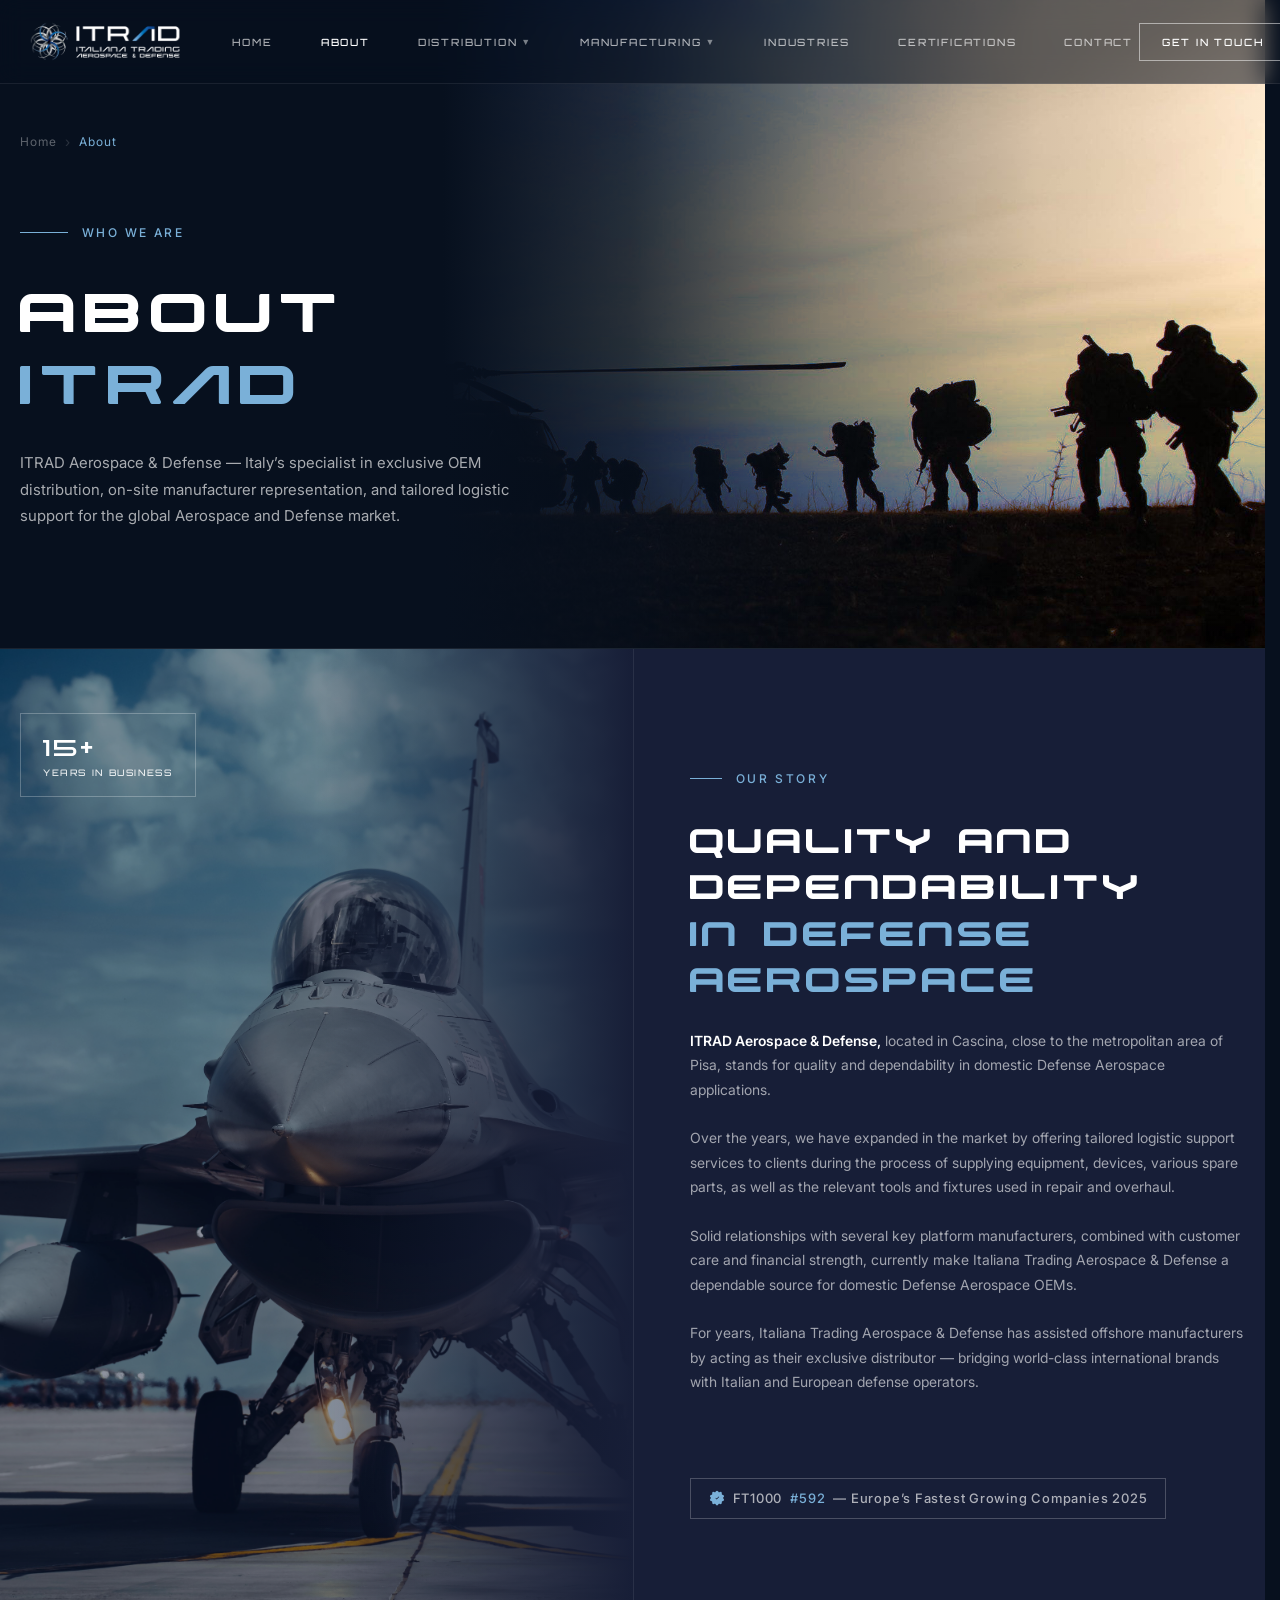
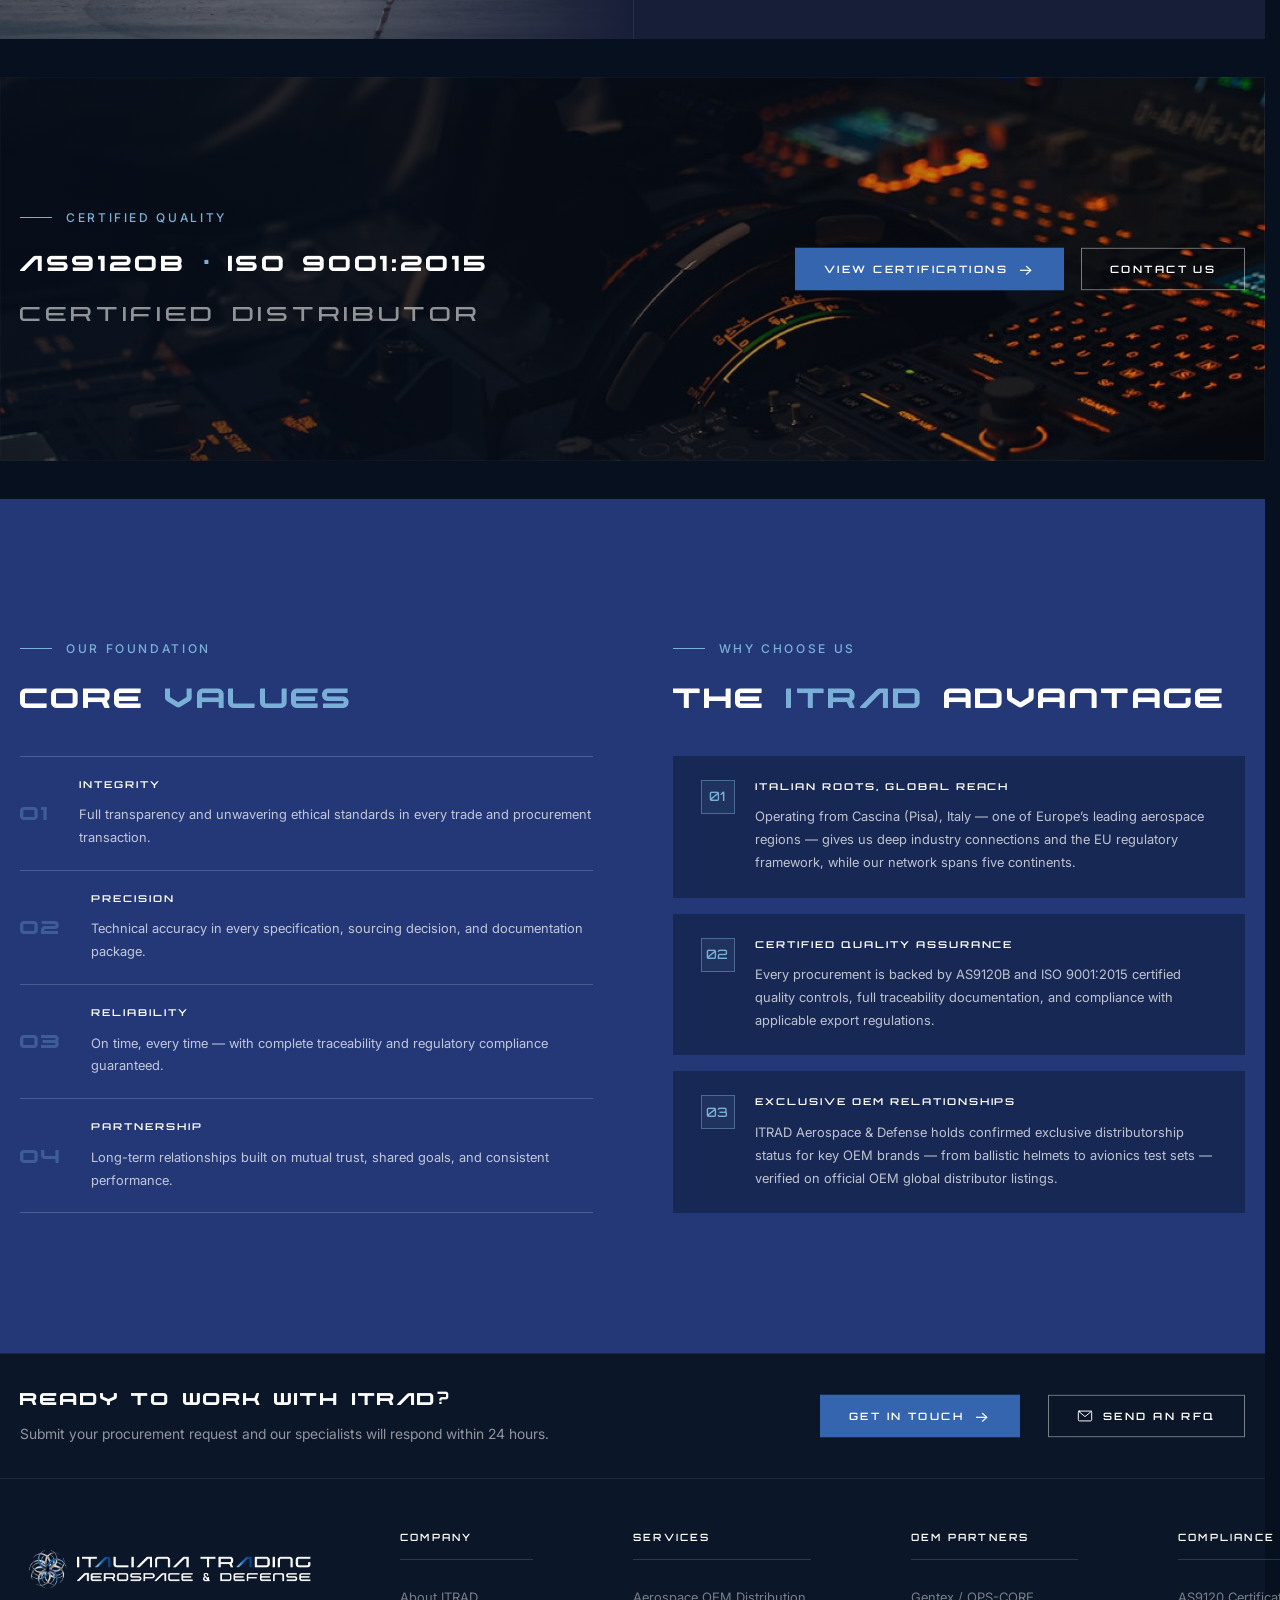
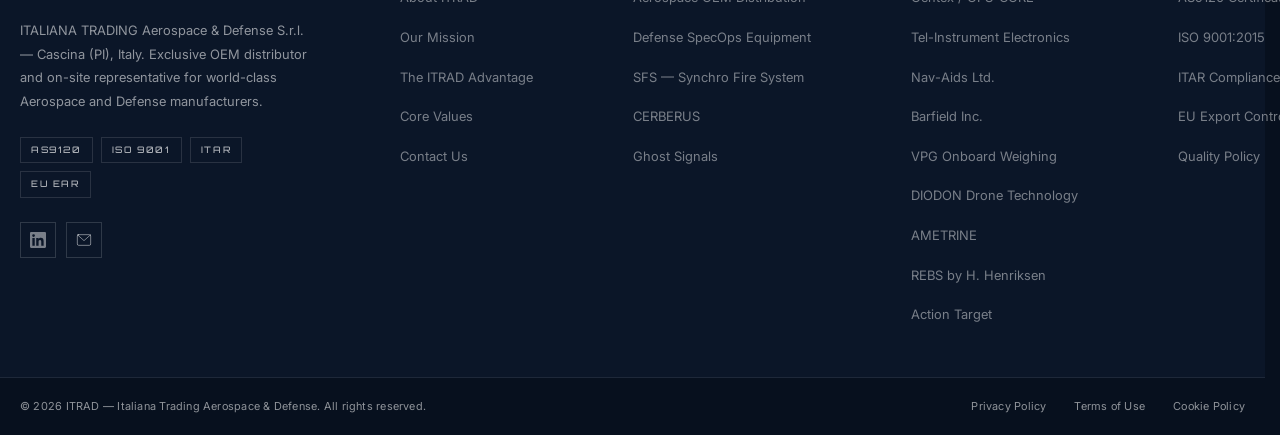
==== about.html @ ea5065ed "file definitivi" ====
<!DOCTYPE html>
<html lang="en">
<head>
	<meta charset="UTF-8">
	<meta name="viewport" content="width=device-width, initial-scale=1.0">
	<title>About — ITRAD Italiana Trading Aerospace &amp; Defense</title>
	<link rel="icon" type="image/png" href="references/images/favicon.png">
	<link rel="stylesheet" href="css/style.css?v=145">
	<script type="text/javascript">
		var _Hasync = _Hasync || [];
		_Hasync.push(['Histats.start', '1,1976110,4,22,130,30,00011111']);
		_Hasync.push(['Histats.fasi', '1']);
		_Hasync.push(['Histats.track_hits', '']);
		(function() {
			var hs = document.createElement('script'); hs.type = 'text/javascript'; hs.async = true;
			hs.src = ('//s10.histats.com/js15_as.js');
			(document.getElementsByTagName('head')[0] || document.getElementsByTagName('body')[0]).appendChild(hs);
		})();
	</script>
</head>
<body>

	<a class="skip-link" href="#main-content">Skip to main content</a>

	<!-- ============================================================
			 NAVBAR
			 ============================================================ -->
	<header class="navbar">
		<div class="navbar__container">

			<a href="index.html" class="navbar__logo">
				<img
					src="references/images/file_singoli_2nero.png"
					alt="ITRAD — Italiana Trading Aerospace &amp; Defense"
					class="navbar__logo-img"
				>
			</a>

			<div class="navbar__menu">
				<nav aria-label="Main navigation">
					<ul class="navbar__nav">
						<li><a href="index.html">home</a></li>
						<li class="active"><a href="about.html">about</a></li>
						<li class="navbar__dropdown">
							<a href="distribution-aerospace.html">
								distribution
								<span class="navbar__caret">&#9660;</span>
							</a>
							<ul class="navbar__submenu">
								<li><a href="distribution-aerospace.html">Aerospace</a></li>
								<li><a href="distribution-defense.html">Defense</a></li>
							</ul>
						</li>
						<li class="navbar__dropdown">
							<a href="manufacturing-defense.html">
								manufacturing
								<span class="navbar__caret">&#9660;</span>
							</a>
							<ul class="navbar__submenu">
								<li><a href="manufacturing-defense.html">Defense - SFS</a></li>
								<li><a href="cerberus.html">Defense - Cerberus</a></li>
								<li><a href="ghost-signals.html">Defense - Ghost Signals</a></li>
								<li><a href="itrad-exclusives.html">ITRAD Exclusives</a></li>
							</ul>
						</li>
						<li><a href="industries.html">industries</a></li>
						<li><a href="certifications.html">certifications</a></li>
						<li><a href="contact.html">contact</a></li>
					</ul>
				</nav>

				<a href="contact.html#contact" class="navbar__cta">get in touch</a>
			</div>

			<button class="navbar__toggle" aria-label="Toggle navigation" aria-expanded="false">
				<span></span><span></span><span></span>
			</button>

		</div>
	</header>

	<main id="main-content">

	<!-- ============================================================
			 PAGE HERO
			 ============================================================ -->
	<section class="page-hero page-hero--about">
		<div class="page-hero__bg" style="background-image: url('references/images/hero-about.jpg')"></div>

		<div class="page-hero__container">
			<nav class="page-hero__breadcrumb" aria-label="Breadcrumb">
				<a href="index.html">Home</a>
				<span class="page-hero__breadcrumb-sep">&#8250;</span>
				<span>About</span>
			</nav>

			<div class="page-hero__content">
				<p class="page-hero__label">Who We Are</p>

				<h1 class="page-hero__headline">
					<span class="page-hero__line--white">about</span>
					<span class="page-hero__line--blue">ITRAD</span>
				</h1>

				<p class="page-hero__subtitle">
					ITRAD Aerospace &amp; Defense &mdash; Italy&rsquo;s specialist in exclusive OEM distribution,
					on-site manufacturer representation, and tailored logistic support for the global
					Aerospace and Defense market.
				</p>
				</div>
		</div>
	</section>

	<!-- ============================================================
			 OUR STORY
			 ============================================================ -->
	<section class="our-story" id="mission">
	<div class="our-story__inner">

		<div class="our-story__image">
			<img src="references/images/about-2.jpg" alt="ITRAD — Our Story">
			<div class="our-story__stat-badge">
				<span class="our-story__stat-num">15+</span>
				<span class="our-story__stat-label">Years in Business</span>
			</div>
		</div>

		<div class="our-story__content">
			<p class="our-story__label">Our Story</p>

			<h2 class="our-story__headline">
				<span class="our-story__line--white">Quality and</span>
				<span class="our-story__line--white">Dependability</span>
				<span class="our-story__line--blue">in Defense</span>
				<span class="our-story__line--blue">aerospace</span>
			</h2>

			<div class="our-story__body-group">
				<p class="our-story__body"><span class="our-story__body--highlight">ITRAD Aerospace &amp; Defense,</span> located in Cascina, close to the metropolitan area of Pisa, stands for quality and dependability in domestic Defense Aerospace applications.</p>
				<p class="our-story__body">Over the years, we have expanded in the market by offering tailored logistic support services to clients during the process of supplying equipment, devices, various spare parts, as well as the relevant tools and fixtures used in repair and overhaul.</p>
				<p class="our-story__body">Solid relationships with several key platform manufacturers, combined with customer care and financial strength, currently make Italiana Trading Aerospace &amp; Defense a dependable source for domestic Defense Aerospace OEMs.</p>
				<p class="our-story__body">For years, Italiana Trading Aerospace &amp; Defense has assisted offshore manufacturers by acting as their exclusive distributor &mdash; bridging world-class international brands with Italian and European defense operators.</p>
			</div>

			<div class="our-story__ft-badge">
				<svg xmlns="http://www.w3.org/2000/svg" viewBox="0 0 24 24" width="16" height="16" fill="#7AB0D8" flex-shrink="0"><path d="M12 5.216A6.784 6.784 0 1 0 18.784 12 6.792 6.792 0 0 0 12 5.216zm0 12.6A5.815 5.815 0 1 1 17.815 12 5.822 5.822 0 0 1 12 17.815zm2.646-8.17l.707.707-3.853 3.854-1.854-1.853.707-.707 1.147 1.146zm6.711 2.91a1.023 1.023 0 0 1 0-1.147l.697-1.015a2.013 2.013 0 0 0-.987-3.037l-1.16-.412a1.018 1.018 0 0 1-.673-.927l-.034-1.23a2.014 2.014 0 0 0-2.583-1.877l-1.18.348a1.016 1.016 0 0 1-1.09-.354l-.75-.976a2.095 2.095 0 0 0-3.194 0l-.75.976a1.021 1.021 0 0 1-1.09.354l-1.18-.348A2.014 2.014 0 0 0 4.8 4.787L4.766 6.02a1.018 1.018 0 0 1-.673.926l-1.16.412a2.013 2.013 0 0 0-.987 3.037l.697 1.015a1.023 1.023 0 0 1 0 1.146l-.697 1.016a2.012 2.012 0 0 0 .987 3.035l1.16.413a1.005 1.005 0 0 1 .673.927l.034 1.23a2.013 2.013 0 0 0 2.583 1.877l1.18-.348a1.02 1.02 0 0 1 1.09.354l.75.976a2.015 2.015 0 0 0 3.194 0l.75-.976a1.025 1.025 0 0 1 1.09-.354l1.18.348a2.014 2.014 0 0 0 2.583-1.876l.034-1.231a1.005 1.005 0 0 1 .673-.927l1.16-.413a2.012 2.012 0 0 0 .987-3.035z"/></svg>
				FT1000 <span class="our-story__ft-rank">#592</span> &mdash; Europe&rsquo;s Fastest Growing Companies 2025
			</div>
		</div>

	</div>
	</section>

	<!-- ============================================================
			 CERTIFIED QUALITY BANNER
			 ============================================================ -->
	<section class="cert-banner">
		<div class="cert-banner__bg" style="background-image: url('references/images/about-3.png')"></div>
		<div class="cert-banner__container">
			<div class="cert-banner__content">
				<p class="cert-banner__label">Certified Quality</p>
				<h2 class="cert-banner__headline">
					<span class="cert-banner__line--white">AS9120B</span>
					<span class="cert-banner__line--blue"> &middot; </span>
					<span class="cert-banner__line--white">ISO 9001:2015</span>
				</h2>
				<p class="cert-banner__sub">Certified Distributor</p>
			</div>
			<div class="cert-banner__actions">
				<a href="certifications.html" class="prefooter__btn prefooter__btn--filled">View Certifications <span class="prefooter__arrow">&#8594;</span></a>
				<a href="contact.html" class="prefooter__btn prefooter__btn--outline">Contact Us</a>
			</div>
		</div>
	</section>

	<!-- ============================================================
			 CORE VALUES + THE ITRAD ADVANTAGE
			 ============================================================ -->
	<section class="values-advantage">
		<div class="values-advantage__inner">

			<div class="values-advantage__left" id="values">
				<div>
					<p class="values-advantage__label">Our Foundation</p>
					<h2 class="values-advantage__headline">
						<span class="values-advantage__line--white">core</span>
						<span class="values-advantage__line--blue">values</span>
					</h2>
				</div>
				<ul class="core-values">
					<li class="core-values__item">
						<span class="core-values__num" aria-hidden="true">01</span>
						<div class="core-values__body">
							<strong class="core-values__title">integrity</strong>
							<p class="core-values__desc">Full transparency and unwavering ethical standards in every trade and procurement transaction.</p>
						</div>
					</li>
					<li class="core-values__item">
						<span class="core-values__num" aria-hidden="true">02</span>
						<div class="core-values__body">
							<strong class="core-values__title">precision</strong>
							<p class="core-values__desc">Technical accuracy in every specification, sourcing decision, and documentation package.</p>
						</div>
					</li>
					<li class="core-values__item">
						<span class="core-values__num" aria-hidden="true">03</span>
						<div class="core-values__body">
							<strong class="core-values__title">reliability</strong>
							<p class="core-values__desc">On time, every time &mdash; with complete traceability and regulatory compliance guaranteed.</p>
						</div>
					</li>
					<li class="core-values__item">
						<span class="core-values__num" aria-hidden="true">04</span>
						<div class="core-values__body">
							<strong class="core-values__title">partnership</strong>
							<p class="core-values__desc">Long-term relationships built on mutual trust, shared goals, and consistent performance.</p>
						</div>
					</li>
				</ul>
			</div>

			<div class="values-advantage__right" id="advantage">
				<div>
					<p class="values-advantage__label">Why Choose Us</p>
					<h2 class="values-advantage__headline">
						<span class="values-advantage__line--white">the</span>
						<span class="values-advantage__line--blue">ITRAD</span>
						<span class="values-advantage__line--white">advantage</span>
					</h2>
				</div>
				<div class="itrad-advantage">
					<div class="itrad-advantage__card">
						<span class="itrad-advantage__num">01</span>
						<div class="itrad-advantage__body">
							<strong class="itrad-advantage__title">italian roots, global reach</strong>
							<p class="itrad-advantage__desc">Operating from Cascina (Pisa), Italy &mdash; one of Europe&rsquo;s leading aerospace regions &mdash; gives us deep industry connections and the EU regulatory framework, while our network spans five continents.</p>
						</div>
					</div>
					<div class="itrad-advantage__card">
						<span class="itrad-advantage__num">02</span>
						<div class="itrad-advantage__body">
							<strong class="itrad-advantage__title">certified quality assurance</strong>
							<p class="itrad-advantage__desc">Every procurement is backed by AS9120B and ISO 9001:2015 certified quality controls, full traceability documentation, and compliance with applicable export regulations.</p>
						</div>
					</div>
					<div class="itrad-advantage__card">
						<span class="itrad-advantage__num">03</span>
						<div class="itrad-advantage__body">
							<strong class="itrad-advantage__title">exclusive OEM relationships</strong>
							<p class="itrad-advantage__desc">ITRAD Aerospace & Defense holds confirmed exclusive distributorship status for key OEM brands &mdash; from ballistic helmets to avionics test sets &mdash; verified on official OEM global distributor listings.</p>
						</div>
					</div>
				</div>
			</div>

		</div>
	</section>

	<!-- ============================================================
			 PRE-FOOTER CTA
			 ============================================================ -->
	<section class="prefooter">
		<div class="prefooter__container">
			<div class="prefooter__left">
				<h2 class="prefooter__headline">ready to work with <span class="prefooter__brand">ITRAD</span><span class="prefooter__qmark">?</span></h2>
				<p class="prefooter__sub">Submit your procurement request and our specialists will respond within 24 hours.</p>
			</div>
			<div class="prefooter__actions">
				<a href="contact.html#contact" class="prefooter__btn prefooter__btn--filled">Get in Touch <span class="prefooter__arrow">&#8594;</span></a>
				<a href="mailto:rfq@itradaerospace.com" class="prefooter__btn prefooter__btn--outline">
					<svg xmlns="http://www.w3.org/2000/svg" width="16" height="16" viewBox="0 0 24 24" fill="none" stroke="currentColor" stroke-width="1.5" stroke-linecap="round" stroke-linejoin="round"><rect x="2" y="4" width="20" height="16" rx="2"/><polyline points="2,4 12,13 22,4"/></svg>
					Send an RFQ
				</a>
			</div>
		</div>
	</section>

	<!-- ============================================================
			 FOOTER
			 ============================================================ -->
	</main>

	<footer class="footer">

		<div class="footer__main">
			<div class="footer__container">

				<div class="footer__brand">
					<a href="index.html" class="footer__logo">
						<img src="references/images/file_singoli_3 (nero).png" alt="ITRAD — Italiana Trading Aerospace & Defense" class="footer__logo-img">
					</a>
					<p class="footer__about">ITALIANA TRADING Aerospace &amp; Defense S.r.l. &mdash; Cascina (PI), Italy. Exclusive OEM distributor and on-site representative for world-class Aerospace and Defense manufacturers.</p>
					<div class="footer__certs">
						<span class="footer__cert">AS9120</span>
						<span class="footer__cert">ISO 9001</span>
						<span class="footer__cert">ITAR</span>
						<span class="footer__cert">EU EAR</span>
					</div>
					<div class="footer__socials">
						<a href="https://www.linkedin.com/company/itrad-aerodefense/posts/?feedView=all" target="_blank" rel="noopener" class="footer__social" aria-label="LinkedIn">
							<svg xmlns="http://www.w3.org/2000/svg" width="16" height="16" viewBox="0 0 24 24" fill="currentColor"><path d="M20.447 20.452h-3.554v-5.569c0-1.328-.027-3.037-1.852-3.037-1.853 0-2.136 1.445-2.136 2.939v5.667H9.351V9h3.414v1.561h.046c.477-.9 1.637-1.85 3.37-1.85 3.601 0 4.267 2.37 4.267 5.455v6.286zM5.337 7.433a2.062 2.062 0 0 1-2.063-2.065 2.064 2.064 0 1 1 2.063 2.065zm1.782 13.019H3.555V9h3.564v11.452zM22.225 0H1.771C.792 0 0 .774 0 1.729v20.542C0 23.227.792 24 1.771 24h20.451C23.2 24 24 23.227 24 22.271V1.729C24 .774 23.2 0 22.222 0h.003z"/></svg>
						</a>
						<a href="mailto:info@itradaerospace.com" class="footer__social" aria-label="Email">
							<svg xmlns="http://www.w3.org/2000/svg" width="16" height="16" viewBox="0 0 24 24" fill="none" stroke="currentColor" stroke-width="1.5" stroke-linecap="round" stroke-linejoin="round"><rect x="2" y="4" width="20" height="16" rx="2"/><polyline points="2,4 12,13 22,4"/></svg>
						</a>
					</div>
				</div>

				<nav class="footer__nav" aria-label="Footer navigation">
					<div class="footer__col">
						<h4 class="footer__col-title">Company</h4>
						<ul class="footer__col-list">
							<li><a href="about.html">About ITRAD</a></li>
							<li><a href="about.html#mission">Our Mission</a></li>
							<li><a href="about.html#advantage">The ITRAD Advantage</a></li>
							<li><a href="about.html#values">Core Values</a></li>
							<li><a href="contact.html">Contact Us</a></li>
						</ul>
					</div>
					<div class="footer__col">
						<h4 class="footer__col-title">Services</h4>
						<ul class="footer__col-list">
							<li><a href="distribution-aerospace.html">Aerospace OEM Distribution</a></li>
							<li><a href="distribution-defense.html">Defense SpecOps Equipment</a></li>
							<li><a href="manufacturing-defense.html">SFS &mdash; Synchro Fire System</a></li>
							<li><a href="cerberus.html">CERBERUS</a></li>
							<li><a href="ghost-signals.html">Ghost Signals</a></li>
						</ul>
					</div>
					<div class="footer__col">
						<h4 class="footer__col-title">OEM Partners</h4>
						<ul class="footer__col-list">
							<li><a href="distribution-defense.html">Gentex / OPS-CORE</a></li>
							<li><a href="distribution-aerospace.html">Tel-Instrument Electronics</a></li>
							<li><a href="distribution-aerospace.html">Nav-Aids Ltd.</a></li>
							<li><a href="distribution-aerospace.html">Barfield Inc.</a></li>
							<li><a href="distribution-aerospace.html">VPG Onboard Weighing</a></li>
							<li><a href="distribution-defense.html">DIODON Drone Technology</a></li>
							<li><a href="distribution-defense.html">AMETRINE</a></li>
							<li><a href="distribution-defense.html">REBS by H. Henriksen</a></li>
							<li><a href="distribution-defense.html">Action Target</a></li>
						</ul>
					</div>
					<div class="footer__col">
						<h4 class="footer__col-title">Compliance</h4>
						<ul class="footer__col-list">
							<li><a href="certifications.html">AS9120 Certification</a></li>
							<li><a href="certifications.html">ISO 9001:2015</a></li>
							<li><a href="certifications.html">ITAR Compliance</a></li>
							<li><a href="certifications.html">EU Export Control</a></li>
							<li><a href="certifications.html">Quality Policy</a></li>
						</ul>
					</div>
				</nav>

			</div>
		</div>

		<div class="footer__bottom">
			<div class="footer__bottom-container">
				<p class="footer__copyright">&copy; 2026 ITRAD &mdash; Italiana Trading Aerospace &amp; Defense. All rights reserved.</p>
				<nav class="footer__legal">
					<a href="#">Privacy Policy</a>
					<a href="#">Terms of Use</a>
					<a href="#">Cookie Policy</a>
				</nav>
			</div>
		</div>

	</footer>

	<script src="js/main.js" defer></script>
</body>
</html>
---- css/style.css ----
/* ============================================================
   TABLE OF CONTENTS
   ─────────────────────────────────────────────────────────────
   00  Fonts
   01  Reset & Base
   02  Accessibility
   ── SHARED ───────────────────────────────────────────────────
   03  Navbar
   ── HOME PAGE ────────────────────────────────────────────────
   04  Hero
   05  News Strip
   06  What We Do
   07  Stats Bar & Partner Ticker
   08  Who We Are
   09  Request a Quote
   ── SHARED ───────────────────────────────────────────────────
   10  Pre-footer CTA
   11  Footer
   ── SHARED — PAGE HERO ───────────────────────────────────────
   12  Page Hero  (about, services, contact, industries, certifications)
   ── ABOUT PAGE ───────────────────────────────────────────────
   13  Our Story
   14  Core Values + ITRAD Advantage
   15  Certified Quality Banner
   ── SERVICES — AEROSPACE ─────────────────────────────────────
   16  Page hero overrides · OEM Division Banner
       Aero Intro · Product Update · OEM Brands
   ── CONTACT PAGE ─────────────────────────────────────────────
   17  Contact Channels · Locations · LinkedIn
   ── SHARED ───────────────────────────────────────────────────
   18  Submit Requirement Banner
   ── INDUSTRIES PAGE ─────────────────────────────────────────────
   19  Industries
   ── CERTIFICATIONS PAGE ──────────────────────────────────────
   20  Certifications
   ── SERVICES — DEFENSE ───────────────────────────────────────
   21  Defense
   ── SERVICES — SFS ───────────────────────────────────────────
   22  SFS — Synchro Fire Systems
   ── RESPONSIVE ───────────────────────────────────────────────
   23  Breakpoints: 1180px · 1024px · 768px · 480px
   ─────────────────────────────────────────────────────────────
   ============================================================ */

/* ============================================================
   00 — FONTS
   ============================================================ */
@font-face {
  font-family: 'Nebula';
  src: url('../references/fonts/nebula/Nebula-Regular.otf') format('opentype');
  font-weight: normal;
  font-style: normal;
}

@font-face {
  font-family: 'Orbitron';
  src: url('../references/fonts/Orbitron/Orbitron-Regular.ttf') format('truetype');
  font-weight: 400;
}
@font-face {
  font-family: 'Orbitron';
  src: url('../references/fonts/Orbitron/Orbitron-Medium.ttf') format('truetype');
  font-weight: 500;
}
@font-face {
  font-family: 'Orbitron';
  src: url('../references/fonts/Orbitron/Orbitron-SemiBold.ttf') format('truetype');
  font-weight: 600;
}
@font-face {
  font-family: 'Orbitron';
  src: url('../references/fonts/Orbitron/Orbitron-Bold.ttf') format('truetype');
  font-weight: 700;
}

@font-face {
  font-family: 'Inter';
  src: url('../references/fonts/Inter/Inter_18pt-Regular.ttf') format('truetype');
  font-weight: 400;
}
@font-face {
  font-family: 'Inter';
  src: url('../references/fonts/Inter/Inter_18pt-Medium.ttf') format('truetype');
  font-weight: 500;
}
@font-face {
  font-family: 'Inter';
  src: url('../references/fonts/Inter/Inter_18pt-SemiBold.ttf') format('truetype');
  font-weight: 600;
}
@font-face {
  font-family: 'Inter';
  src: url('../references/fonts/Inter/Inter_18pt-Bold.ttf') format('truetype');
  font-weight: 700;
}

/* ============================================================
   01 — RESET & BASE
   ============================================================ */
*, *::before, *::after {
  box-sizing: border-box;
  margin: 0;
  padding: 0;
}

:root {
  --color-bg-dark:      #07101e;
  --color-bg-navy:      #0b1628;
  --color-accent-blue:  #2b7fd4;
  --color-text-primary: #ffffff;
  --color-text-muted:   rgba(255, 255, 255, 0.65);
  --color-border:       rgba(255, 255, 255, 0.15);

  --font-display: 'Nebula', sans-serif;
  --font-body:    'Inter', sans-serif;
  --font-orbitron: 'Orbitron', sans-serif;

  --nav-height: 84px;
  --container-max: 1440px;
  --space-x: clamp(8px, 2vw, 20px);
}

html {
  scroll-behavior: smooth;
  scrollbar-gutter: stable;
}

body {
  font-family: var(--font-body);
  background-color: var(--color-bg-dark);
  color: var(--color-text-primary);
  line-height: 1.6;
  -webkit-font-smoothing: antialiased;
}

img {
  display: block;
  max-width: 100%;
}

a {
  text-decoration: none;
  color: inherit;
}

/* ============================================================
   02 — ACCESSIBILITY
   ============================================================ */
.skip-link {
  position: absolute;
  top: -100%;
  left: 16px;
  z-index: 9999;
  padding: 12px 24px;
  background: #3565AE;
  color: #ffffff;
  font-family: var(--font-body);
  font-size: 14px;
  font-weight: 500;
  transition: top 0.15s;
}
.skip-link:focus { top: 16px; }

:focus-visible {
  outline: 2px solid #7AB0D8;
  outline-offset: 3px;
  border-radius: 2px;
}

ul {
  list-style: none;
}

/* ============================================================
   03 — SHARED — NAVBAR
   ============================================================ */
.navbar {
  position: fixed;
  top: 0;
  left: 0;
  right: 0;
  z-index: 1000;
  width: 100%;
  height: var(--nav-height);
  background-color: rgba(7, 16, 30, 0.55);
  backdrop-filter: blur(12px);
  -webkit-backdrop-filter: blur(12px);
  border-bottom: 1px solid rgba(255, 255, 255, 0.08);
}

.navbar__container {
  display: flex;
  align-items: center;
  justify-content: space-between;
  height: 100%;
  max-width: var(--container-max);
  margin: 0 auto;
  padding: 0 calc(var(--space-x) + var(--scrollbar-width, 0px)) 0 var(--space-x);
  gap: 32px;
}

.navbar__logo {
  display: flex;
  align-items: center;
  gap: 10px;
  flex-shrink: 0;
}

.navbar__logo-img {
  height: 44px;
  width: auto;
  object-fit: contain;
}

.navbar__nav {
  display: flex;
  align-items: center;
  gap: 48px;
  flex: 1;
  justify-content: center;

  .navbar__toggle {
    width: 44px;
    height: 44px;
  }
}

.navbar__nav li {
  position: relative;
}

.navbar__nav a {
  font-family: var(--font-orbitron);
  font-weight: 500;
  font-size: 10px;
  letter-spacing: 0.18em;
  text-transform: uppercase;
  color: var(--color-text-muted);
  transition: color 0.2s ease;
  display: flex;
  align-items: center;
  gap: 4px;
  white-space: nowrap;
}

.navbar__nav a:hover {
  color: var(--color-text-primary);
}

.navbar__nav .active > a {
  color: var(--color-text-primary);
}

.navbar__caret {
  font-size: 9px;
  opacity: 0.7;
  line-height: 1;
}

.navbar__cta {
  flex-shrink: 0;
  font-family: var(--font-orbitron);
  font-weight: 500;
  font-size: 10px;
  letter-spacing: 0.18em;
  text-transform: uppercase;
  color: var(--color-text-primary);
  border: 1px solid rgba(255, 255, 255, 0.5);
  padding: 10px 22px;
  transition: background-color 0.2s ease, border-color 0.2s ease, color 0.2s ease;
}

.navbar__cta:hover {
  background-color: #3565AE;
  border-color: #3565AE;
  color: #ffffff;
}

/* --- Menu wrapper, dropdown, mobile toggle --- */
.navbar__menu {
  display: flex;
  align-items: center;
  flex: 1;
  gap: 32px;
}

.navbar__menu > nav {
  flex: 1;
  min-width: 0;
}

.navbar__dropdown {
  position: relative;
}

.navbar__submenu {
  position: absolute;
  top: calc(100% + 18px);
  left: 50%;
  transform: translateX(-50%) translateY(4px);
  min-width: 220px;
  background-color: #0b1628;
  border: 1px solid rgba(255, 255, 255, 0.1);
  padding: 8px 0;
  opacity: 0;
  visibility: hidden;
  transition: opacity 0.2s ease, transform 0.2s ease, visibility 0.2s ease;
  z-index: 1100;
}

.navbar__dropdown:hover .navbar__submenu,
.navbar__dropdown.is-open .navbar__submenu {
  opacity: 1;
  visibility: visible;
  transform: translateX(-50%) translateY(0);
}

.navbar__submenu a {
  display: block;
  font-family: var(--font-body);
  font-weight: 500;
  font-size: 13px;
  letter-spacing: 0.1em;
  text-transform: none;
  color: rgba(255, 255, 255, 0.6);
  padding: 11px 22px;
  white-space: nowrap;
  transition: color 0.2s ease, background-color 0.2s ease;
}

.navbar__submenu a:hover {
  color: #ffffff;
  background-color: rgba(122, 176, 216, 0.08);
}

.navbar__toggle {
  display: none;
  flex-direction: column;
  justify-content: center;
  align-items: stretch;
  gap: 6px;
  width: 32px;
  height: 32px;
  background: none;
  border: none;
  cursor: pointer;
  flex-shrink: 0;
  padding: 0;
}

.navbar__toggle span {
  display: block;
  width: 100%;
  height: 2px;
  background-color: #ffffff;
  transition: transform 0.25s ease, opacity 0.25s ease;
}

.navbar.is-open .navbar__toggle span:nth-child(1) { transform: translateY(8px) rotate(45deg); }
.navbar.is-open .navbar__toggle span:nth-child(2) { opacity: 0; }
.navbar.is-open .navbar__toggle span:nth-child(3) { transform: translateY(-8px) rotate(-45deg); }

/* ============================================================
   04 — HOME PAGE — HERO
   ============================================================ */

.hero {
  position: relative;
  width: 100%;
  height: 72vh;
  min-height: 640px;
  display: flex;
  align-items: center;
  overflow: hidden;
  background-color: #07101e;
}

.hero__bg {
  position: absolute;
  top: 0;
  left: 0;
  right: 0;
  bottom: 0;
  z-index: 0;
  background-size: auto 100%;
  background-position: 80px center;
  background-repeat: no-repeat;
  filter: brightness(2.4) contrast(1.1);
}

.hero::before {
  content: '';
  position: absolute;
  top: 0;
  left: 0;
  right: 0;
  bottom: 0;
  z-index: 1;
  background:
    linear-gradient(to left, rgba(7,16,30,0.72) 0%, rgba(7,16,30,0.5) 22%, rgba(7,16,30,0.15) 48%, transparent 65%),
    linear-gradient(to right, #07101e 0%, #07101e 22%, rgba(7,16,30,0.88) 38%, rgba(7,16,30,0.45) 55%, rgba(7,16,30,0.15) 72%, transparent 88%);
  pointer-events: none;
}

.hero__container {
  position: relative;
  z-index: 2;
  width: 100%;
  max-width: var(--container-max);
  margin: 0 auto;
  padding: 0 var(--space-x);
  padding-top: var(--nav-height);
}

.hero__content {
  max-width: 620px;
}

.hero__tagline {
  display: flex;
  align-items: center;
  gap: 14px;
  font-family: var(--font-body);
  font-weight: 500;
  font-size: 12px;
  letter-spacing: 0.20em;
  text-transform: uppercase;
  color: #7AB0D8;
  margin-bottom: 32px;
}

.hero__tagline::before {
  content: '';
  display: block;
  width: 48px;
  height: 1px;
  background-color: #7AB0D8;
  flex-shrink: 0;
}

.hero__headline {
  display: flex;
  flex-direction: column;
  font-family: var(--font-display);
  font-size: 72px;
  line-height: 1.0;
  letter-spacing: 0.06em;
  margin-bottom: 32px;
}

.hero__line--white,
.hero__line--blue {
  white-space: nowrap;
}

.hero__line--white {
  color: #ffffff;
}

.hero__line--blue {
  color: #7AB0D8;
}

.hero__subtitle {
  font-family: var(--font-body);
  font-weight: 400;
  font-size: 15px;
  line-height: 1.75;
  color: rgba(255, 255, 255, 0.65);
  max-width: 500px;
  margin-bottom: 36px;
}

.hero__ft-badge {
  display: inline-flex;
  align-items: center;
  gap: 8px;
  background-color: rgba(53, 101, 174, 0.133);
  border: 1px solid rgba(255, 255, 255, 0.22);
  padding: 9px 18px;
  font-family: var(--font-body);
  font-weight: 500;
  font-size: 13px;
  letter-spacing: 0.06em;
  color: rgba(255, 255, 255, 0.65);
  margin-bottom: 32px;
}

.hero__ft-icon {
  flex-shrink: 0;
}

.hero__ft-rank {
  color: #7AB0D8;
}

.hero__cta {
  display: inline-flex;
  align-items: center;
  gap: 12px;
  background-color: #3565AE;
  padding: 15px 30px;
  font-family: var(--font-orbitron);
  font-weight: 600;
  font-size: 11px;
  line-height: 1;
  letter-spacing: 0.22em;
  text-transform: uppercase;
  transform: scaleY(0.92);
  color: #ffffff;
  transition: background-color 0.2s ease;
}

.hero__cta:hover {
  background-color: #2a539a;
}

.hero__cta-icon {
  font-family: var(--font-body);
  font-weight: 300;
  font-size: 18px;
  line-height: 1;
}

/* ============================================================
   05 — HOME PAGE — NEWS STRIP
   ============================================================ */
.news-strip {
  background-color: #0E1628;
  border-top: 1px solid rgba(255, 255, 255, 0.08);
  border-bottom: 1px solid rgba(255, 255, 255, 0.08);
}

.news-strip__container {
  display: flex;
  align-items: center;
  max-width: var(--container-max);
  margin: 0 auto;
  padding: 28px var(--space-x);
  gap: 32px;
  flex-wrap: wrap;
}

.news-strip__item {
  display: flex;
  flex: 1 1 360px;
  min-width: 0;
}

.news-strip__divider {
  width: 1px;
  align-self: stretch;
  background: rgba(255, 255, 255, 0.08);
  flex-shrink: 0;
}

.news-strip__body {
  display: flex;
  align-items: center;
  justify-content: space-between;
  flex: 1;
  gap: 32px;
}

.news-strip__left {
  display: flex;
  align-items: center;
  gap: 14px;
}

.news-strip__icon {
  flex-shrink: 0;
  opacity: 0.8;
  width: 32px;
  height: 32px;
}

.news-strip__text {
  font-family: var(--font-body);
  font-weight: 400;
  font-size: 14px;
  line-height: 1.6;
  color: rgba(255, 255, 255, 0.55);
  letter-spacing: 0.02em;
  margin: 0;
}

.news-strip__rank {
  color: #7AB0D8;
}

.news-strip__highlight {
  color: #7AB0D8;
  font-weight: 600;
}

.news-strip__cta {
  display: flex;
  align-items: center;
  gap: 8px;
  font-family: var(--font-orbitron);
  font-weight: 600;
  font-size: 11px;
  letter-spacing: 0.22em;
  text-transform: uppercase;
  transform: scaleY(0.92);
  color: rgba(255, 255, 255, 0.55);
  white-space: nowrap;
  flex-shrink: 0;
  transition: color 0.2s ease;
}


.news-strip__cta:hover {
  color: #ffffff;
}

/* ============================================================
   05b — HOME PAGE — LINKEDIN FEED
   ============================================================ */
.linkedin-feed {
  background-color: var(--color-bg-dark);
  padding: clamp(72px, 8vw, 120px) 0;
  overflow: hidden;
  border-bottom: 1px solid var(--color-border);
}

.linkedin-feed__header {
  max-width: var(--container-max);
  margin: 0 auto clamp(40px, 5vw, 64px);
  padding: 0 var(--space-x);
}

.linkedin-feed__wrap {
  overflow: hidden;
  width: 100%;
}

.linkedin-feed__track {
  display: flex;
  gap: 36px;
  width: max-content;
  animation: li-scroll 65s linear infinite;
}

.linkedin-feed__wrap:hover .linkedin-feed__track {
  animation-play-state: paused;
}

.linkedin-feed__card {
  flex-shrink: 0;
  width: 360px;
  height: 520px;
  border-radius: 8px;
  overflow: hidden;
  border: 1px solid var(--color-border);
  background: var(--color-bg-navy);
  box-shadow: 0 2px 8px rgba(0,0,0,0.3);
  align-self: flex-start;
}

.linkedin-feed__card iframe {
  display: block;
  width: 360px;
  height: 520px;
  border: 0;
}

/* static card replacing iframe */
.li-card {
  display: flex;
  flex-direction: column;
  height: 100%;
  text-decoration: none;
  color: inherit;
  transition: box-shadow 0.2s, border-color 0.2s;
  background: var(--color-bg-navy);
}
.li-card:hover { box-shadow: 0 4px 20px rgba(43,127,212,0.25); }

.li-card__header {
  display: flex;
  align-items: center;
  gap: 10px;
  padding: 14px 16px 10px;
  flex-shrink: 0;
}

.li-card__avatar {
  width: 36px;
  height: 36px;
  object-fit: contain;
  flex-shrink: 0;
  margin-left: -6px;
}

.li-card__meta {
  flex: 1;
  min-width: 0;
}

.li-card__name {
  display: block;
  font-size: 13px;
  font-weight: 600;
  color: var(--color-text-primary);
  white-space: nowrap;
  overflow: hidden;
  text-overflow: ellipsis;
}

.li-card__sub {
  display: block;
  font-size: 11px;
  color: var(--color-text-muted);
  margin-top: 2px;
}

.li-card__icon { flex-shrink: 0; color: #7AB0D8; }

.li-card__image {
  width: 100%;
  height: 297px;
  object-fit: contain;
  background: var(--color-bg-dark);
  display: block;
  flex-shrink: 0;
}

.li-card__body {
  padding: 10px 16px 14px;
  flex: 1;
  display: flex;
  flex-direction: column;
  gap: 10px;
  min-height: 0;
  border-top: 1px solid var(--color-border);
}

.li-card__text {
  font-size: 12.5px;
  line-height: 1.5;
  color: var(--color-text-muted);
  display: -webkit-box;
  -webkit-line-clamp: 7;
  -webkit-box-orient: vertical;
  overflow: hidden;
  margin: 0;
  flex: 1;
}

.li-card__cta {
  display: flex;
  align-items: center;
  gap: 5px;
  font-size: 14px;
  font-weight: 600;
  color: #7AB0D8;
  padding-top: 14px;
  margin-top: 4px;
  border-top: 1px solid var(--color-border);
  flex-shrink: 0;
}

/* 6 card × (360px + 36px gap) = 2376px — aggiornare se si cambia il numero di post */
@keyframes li-scroll {
  0%   { transform: translateX(0); }
  100% { transform: translateX(-2376px); }
}

/* ============================================================
   06 — HOME PAGE — WHAT WE DO
   ============================================================ */
.divisions {
  background-color: #171E37;
}

.divisions__header {
  display: flex;
  align-items: flex-end;
  justify-content: space-between;
  max-width: var(--container-max);
  margin: 0 auto;
  padding: 80px var(--space-x) 60px;
  gap: 32px;
  border-bottom: 1px solid rgba(255, 255, 255, 0.08);
}

@media (min-width: 1025px) {
  .divisions__header {
    position: relative;
    border-bottom: none;
  }

  .divisions__header::after {
    content: '';
    position: absolute;
    left: 0;
    right: calc((100vw - var(--container-max)) / -2);
    bottom: 0;
    height: 1px;
    background-color: rgba(255, 255, 255, 0.08);
    pointer-events: none;
  }
}

.divisions__label {
  font-family: var(--font-body);
  font-weight: 500;
  font-size: 12px;
  letter-spacing: 0.22em;
  text-transform: uppercase;
  color: #7AB0D8;
  margin-bottom: 20px;
  display: flex;
  align-items: center;
  gap: 14px;
}

.divisions__label::before {
  content: '';
  display: block;
  width: 32px;
  height: 1px;
  background-color: #7AB0D8;
  flex-shrink: 0;
}

.divisions__headline {
  display: flex;
  flex-direction: column;
  font-family: var(--font-display);
  font-size: 44px;
  line-height: 1.05;
  letter-spacing: 0.04em;
}

.divisions__line--white { color: #ffffff; }
.divisions__line--blue  { color: #7AB0D8; }

.divisions__view-all {
  font-family: var(--font-orbitron);
  font-weight: 600;
  font-size: 11px;
  line-height: 1;
  letter-spacing: 0.22em;
  text-transform: uppercase;
  transform: scaleY(0.92);
  color: rgba(255, 255, 255, 0.55);
  white-space: nowrap;
  flex-shrink: 0;
  padding-bottom: 8px;
  transition: color 0.2s ease;
}

.divisions__view-all:hover { color: #ffffff; }

.divisions__caret {
  font-family: var(--font-body);
  font-size: 16px;
}

.division {
  display: flex;
  min-height: 520px;
}

.division + .division {
  border-top: 1px solid rgba(122, 176, 216, 0.2);
}

.division__image {
  flex: 0 0 50%;
  overflow: hidden;
  position: relative;
}

.division__image img {
  width: 100%;
  height: 100%;
  object-fit: cover;
  object-position: center;
  display: block;
  max-width: none;
}

.division__image::after {
  content: '';
  position: absolute;
  inset: 0;
  background: rgba(10, 18, 46, 0.38);
}

.division__content {
  flex: 0 0 50%;
  background-color: #171E37;
  padding: 60px 56px;
  position: relative;
  display: flex;
  flex-direction: column;
  justify-content: center;
}

.division--aerospace .division__image {
  border-right: 1px solid rgba(255, 255, 255, 0.08);
}

.division--defense .division__image {
  border-left: 1px solid rgba(255, 255, 255, 0.08);
  aspect-ratio: 1.8 / 1;
}

.division--defense .division__image img {
  transform: scaleX(-1);
}

.division--defense .division__image::after {
  content: '';
  position: absolute;
  inset: 0;
  background: rgba(10, 18, 46, 0.38);
}

.division--defense {
  flex-direction: row;
}

.division__meta {
  display: flex;
  align-items: flex-start;
  justify-content: space-between;
  margin-bottom: 36px;
}

.division__category-wrap {
  display: flex;
  align-items: center;
  gap: 10px;
}

.division__icon-box {
  display: flex;
  align-items: center;
  justify-content: center;
  width: 28px;
  height: 28px;
  border: 1px solid rgba(122, 176, 216, 0.4);
  background-color: rgba(122, 176, 216, 0.08);
  color: #7AB0D8;
  flex-shrink: 0;
}

.division__category {
  font-family: var(--font-body);
  font-weight: 500;
  font-size: 11px;
  letter-spacing: 0.22em;
  text-transform: uppercase;
  color: #7AB0D8;
}

.division__number {
  font-family: var(--font-orbitron);
  font-weight: 700;
  font-size: 80px;
  line-height: 1;
  color: rgba(255, 255, 255, 0.10);
  letter-spacing: 0;
  position: absolute;
  top: 40px;
  right: 48px;
}

.division__subtitle {
  font-family: var(--font-body);
  font-weight: 500;
  font-size: 11px;
  letter-spacing: 0.16em;
  text-transform: uppercase;
  color: rgba(255, 255, 255, 0.65);
  margin-bottom: 0;
}

.division__title {
  font-family: var(--font-display);
  font-size: 29px;
  letter-spacing: 0.06em;
  color: #ffffff;
  line-height: 1;
  margin-top: -6px;
  margin-bottom: 16px;
  text-transform: lowercase;
}

.division__title::after {
  content: '';
  display: block;
  width: 32px;
  height: 2px;
  background-color: #3565AE;
  margin-top: 14px;
  margin-bottom: 20px;
}

.division__desc {
  font-family: var(--font-body);
  font-weight: 400;
  font-size: 14px;
  line-height: 1.75;
  color: rgba(255, 255, 255, 0.6);
  max-width: 420px;
  margin-bottom: 28px;
}

.division__brands {
  list-style: none;
  margin-bottom: 36px;
  display: flex;
  flex-direction: column;
  gap: 6px;
}

.division__brands li {
  font-family: var(--font-body);
  font-weight: 400;
  font-size: 12px;
  color: rgba(255, 255, 255, 0.45);
  padding-left: 14px;
  position: relative;
}

.division__brands li::before {
  content: '•';
  position: absolute;
  left: 0;
  color: #3565AE;
}

.division__learn-more {
  font-family: var(--font-orbitron);
  font-weight: 600;
  font-size: 11px;
  line-height: 1;
  letter-spacing: 0.22em;
  text-transform: uppercase;
  transform: scaleY(0.92);
  color: rgba(255, 255, 255, 0.55);
  display: inline-flex;
  align-items: center;
  gap: 8px;
  margin-left: auto;
  margin-top: auto;
  transition: color 0.2s ease;
}

.division__learn-more:hover { color: #ffffff; }

.division--aerospace .division__content {
  padding: 72px max(var(--space-x), calc((100vw - var(--container-max)) / 2 + var(--space-x))) 72px 56px;
  justify-content: space-between;
}

.division--aerospace .division__meta {
  margin-bottom: 28px;
}

.division--aerospace .division__number {
  right: max(var(--space-x), calc((100vw - var(--container-max)) / 2 + var(--space-x)));
}

.division--aerospace .division__icon-box {
  width: 32px;
  height: 32px;
}

.division--aerospace .division__category {
  font-size: 12px;
  letter-spacing: 0.24em;
}

.division--aerospace .division__subtitle {
  font-size: 12px;
  letter-spacing: 0.18em;
}

.division--aerospace .division__title {
  font-size: clamp(32px, 3.2vw, 44px);
  margin-top: -4px;
  margin-bottom: 14px;
}

.division--aerospace .division__title::after {
  width: 40px;
  margin-top: 14px;
  margin-bottom: 18px;
}

.division--aerospace .division__desc {
  font-size: 16px;
  line-height: 1.85;
  max-width: 480px;
  margin-bottom: 24px;
}

.division--aerospace .division__brands {
  gap: 8px;
  margin-bottom: 28px;
}

.division--aerospace .division__brands li {
  font-size: 13px;
}

.division--defense .division__content {
  padding: 72px 56px 72px max(var(--space-x), calc((100vw - var(--container-max)) / 2 + var(--space-x)));
  justify-content: space-between;
}

.division--defense .division__meta {
  margin-bottom: 28px;
}

.division--defense .division__icon-box {
  width: 32px;
  height: 32px;
}

.division--defense .division__category {
  font-size: 12px;
  letter-spacing: 0.24em;
}

.division--defense .division__subtitle {
  font-size: 12px;
  letter-spacing: 0.18em;
}

.division--defense .division__title {
  font-size: clamp(32px, 3.2vw, 44px);
  margin-top: -4px;
  margin-bottom: 14px;
}

.division--defense .division__title::after {
  width: 40px;
  margin-top: 14px;
  margin-bottom: 18px;
}

.division--defense .division__desc {
  font-size: 16px;
  line-height: 1.85;
  max-width: 480px;
  margin-bottom: 24px;
}

.division--defense .division__brands {
  gap: 8px;
  margin-bottom: 28px;
}

.division--defense .division__brands li {
  font-size: 13px;
}

/* ============================================================
   07 — HOME PAGE — STATS BAR & PARTNER TICKER
   ============================================================ */

/* --- Stats Bar --- */
.stats {
  background-color: #3565AE;
}

.stats__grid {
  display: grid;
  grid-template-columns: repeat(4, 1fr);
  column-gap: 48px;
  max-width: var(--container-max);
  margin: 0 auto;
  padding: 64px var(--space-x);
}

.stats__item {
  padding: 0 48px;
  text-align: center;
  border-left: 1px solid rgba(255, 255, 255, 0.2);
}

.stats__item:first-child {
  border-left: none;
}

.stats__number {
  display: block;
  font-family: var(--font-display);
  font-size: 72px;
  line-height: 1;
  color: #ffffff;
  margin-bottom: 0;
}

.stats__label {
  font-family: var(--font-orbitron);
  font-weight: 500;
  font-size: 11px;
  letter-spacing: 0.18em;
  text-transform: uppercase;
  color: #ffffff;
  margin-bottom: 20px;
}

.stats__desc {
  font-family: var(--font-body);
  font-weight: 400;
  font-size: 13px;
  line-height: 1.65;
  color: rgba(255, 255, 255, 0.85);
}

/* --- Partner Ticker --- */
@keyframes ticker-scroll {
  0%   { transform: translateX(0); }
  100% { transform: translateX(-25%); }
}

.ticker {
  background-color: #0E1628;
  overflow: hidden;
  padding: 20px 0;
}

.ticker__track {
  display: flex;
  align-items: center;
  white-space: nowrap;
  width: max-content;
  animation: ticker-scroll 50s linear infinite;
}

.ticker__item {
  font-family: var(--font-body);
  font-weight: 500;
  font-size: 11px;
  letter-spacing: 0.18em;
  text-transform: uppercase;
  color: rgba(255, 255, 255, 0.6);
  padding: 0 36px;
}

.ticker__dot {
  color: rgba(255, 255, 255, 0.2);
  font-size: 10px;
  flex-shrink: 0;
}

/* ============================================================
   08 — HOME PAGE — WHO WE ARE
   ============================================================ */
.about {
  background-color: #171E37;
  border-top: 1px solid rgba(255, 255, 255, 0.08);
  border-bottom: 1px solid rgba(255, 255, 255, 0.08);
}

.about__container {
  display: flex;
  align-items: stretch;
  max-width: var(--container-max);
  margin: 0 auto;
  padding: 115px var(--space-x);
  gap: 120px;
}

.about__left {
  flex: 1;
  display: flex;
  flex-direction: column;
  justify-content: center;
  align-items: flex-start;
  position: relative;
}

.about__left::after {
  content: '';
  position: absolute;
  right: -60px;
  top: 0;
  bottom: 0;
  width: 1px;
  background: rgba(255, 255, 255, 0.12);
}

.about__label {
  font-family: var(--font-body);
  font-weight: 500;
  font-size: 12px;
  letter-spacing: 0.22em;
  text-transform: uppercase;
  color: #7AB0D8;
  margin-bottom: 24px;
  display: flex;
  align-items: center;
  gap: 14px;
}

.about__label::before {
  content: '';
  display: block;
  width: 32px;
  height: 1px;
  background-color: #7AB0D8;
  flex-shrink: 0;
}

.about__headline {
  display: flex;
  flex-direction: column;
  font-family: var(--font-display);
  font-size: 48px;
  line-height: 1.05;
  letter-spacing: 0.02em;
  margin-bottom: 28px;
}

.about__line--white { color: #ffffff; }
.about__line--blue  { color: #7AB0D8; }

.about__divider {
  width: 32px;
  height: 2px;
  background-color: #3565AE;
  margin-bottom: 32px;
}

.about__story {
  font-family: var(--font-orbitron);
  font-weight: 600;
  font-size: 11px;
  line-height: 1;
  letter-spacing: 0.22em;
  text-transform: uppercase;
  transform: scaleY(0.92);
  color: rgba(255, 255, 255, 0.55);
  display: inline-flex;
  align-items: center;
  gap: 8px;
  transition: color 0.2s ease;
}

.about__story:hover { color: #ffffff; }

.about__right {
  flex: 2;
  display: flex;
  flex-direction: column;
  gap: 44px;
}

.about__lead {
  font-family: var(--font-body);
  font-weight: 400;
  font-size: 17px;
  line-height: 1.7;
  color: rgba(255, 255, 255, 0.75);
}

.about__lead-company {
  color: #ffffff;
}

.about__body {
  font-family: var(--font-body);
  font-weight: 400;
  font-size: 14px;
  line-height: 1.8;
  color: rgba(255, 255, 255, 0.5);
}

.about__cards {
  display: grid;
  grid-template-columns: repeat(2, 1fr);
  gap: 16px;
  margin-top: 0;
}

.about__card {
  border: 1px solid rgba(122, 176, 216, 0.15);
  border-left: 2px solid #3565AE;
  background: linear-gradient(135deg, rgba(53, 101, 174, 0.10) 0%, rgba(122, 176, 216, 0.04) 100%);
  padding: 28px 32px;
  display: flex;
  flex-direction: row;
  align-items: flex-start;
  gap: 20px;
}

.about__card-num {
  font-family: var(--font-orbitron);
  font-weight: 700;
  font-size: 18px;
  line-height: 1;
  color: #7AB0D8;
  flex-shrink: 0;
  align-self: flex-start;
  margin-top: 2px;
}

.about__card-body {
  display: flex;
  flex-direction: column;
  gap: 10px;
}

.about__card-title {
  font-family: var(--font-orbitron);
  font-weight: 600;
  font-size: 11px;
  line-height: 1.4;
  letter-spacing: 0.18em;
  text-transform: uppercase;
  transform: scaleY(0.85);
  transform-origin: left top;
  color: #ffffff;
}

.about__card-desc {
  font-family: var(--font-body);
  font-weight: 400;
  font-size: 12px;
  line-height: 1.65;
  color: rgba(255, 255, 255, 0.5);
}

.about__certs {
  display: flex;
  flex-direction: column;
  gap: 12px;
  margin-top: 4px;
}

.about__certs-row {
  display: flex;
  align-items: center;
  gap: 12px;
}

.about__cert {
  font-family: var(--font-orbitron);
  font-weight: 500;
  font-size: 10px;
  letter-spacing: 0.18em;
  text-transform: uppercase;
  color: rgba(255, 255, 255, 0.45);
  border: 1px solid rgba(255, 255, 255, 0.15);
  padding: 7px 14px;
}

.about__cert--link {
  color: #7AB0D8;
  border-color: rgba(122, 176, 216, 0.35);
  transition: color 0.2s ease, background-color 0.2s ease, border-color 0.2s ease;
}

.about__cert--link:hover {
  color: #ffffff;
  background-color: rgba(122, 176, 216, 0.12);
  border-color: rgba(122, 176, 216, 0.55);
}

/* ============================================================
   09 — HOME PAGE — REQUEST A QUOTE
   ============================================================ */
.contact {
  background: linear-gradient(to right, #3565AE 50%, #243878 50%);
}

.contact__container {
  display: flex;
  width: 100%;
  align-items: stretch;
}

.contact__col {
  flex: 0 0 50%;
  display: flex;
  flex-direction: column;
  justify-content: center;
  gap: 28px;
  padding: 110px 15%;
}

.contact__label {
  font-family: var(--font-body);
  font-weight: 500;
  font-size: 11px;
  letter-spacing: 0.22em;
  text-transform: uppercase;
  color: rgba(255, 255, 255, 0.5);
  display: flex;
  align-items: center;
  gap: 14px;
  margin-bottom: 20px;
}

.contact__label::before {
  content: '';
  display: block;
  width: 32px;
  height: 1px;
  background-color: rgba(255, 255, 255, 0.5);
  flex-shrink: 0;
}

.contact__headline {
  display: flex;
  flex-direction: column;
  font-family: var(--font-display);
  font-size: 34px;
  line-height: 1.05;
  letter-spacing: 0.04em;
}

.contact__line--white { color: #ffffff; }
.contact__line--blue  { color: #7AB0D8; }

.contact__body {
  font-family: var(--font-body);
  font-weight: 400;
  font-size: 14px;
  line-height: 1.75;
  color: rgba(255, 255, 255, 0.65);
  max-width: 460px;
}

.contact__email-cta {
  display: inline-flex;
  align-items: center;
  gap: 12px;
  border: 1px solid rgba(255, 255, 255, 0.5);
  padding: 12px 24px;
  font-family: var(--font-orbitron);
  font-weight: 600;
  font-size: 11px;
  line-height: 1;
  letter-spacing: 0.22em;
  color: #ffffff;
  white-space: nowrap;
  transform: scaleY(0.92);
  transition: background-color 0.2s ease, color 0.2s ease;
}

.contact__email-cta:hover {
  background-color: #ffffff;
  color: #3565AE;
}

.contact__actions {
  display: flex;
  align-items: center;
  gap: 28px;
  flex-wrap: nowrap;
}

.contact__btn {
  display: inline-flex;
  align-items: center;
  gap: 12px;
  border: 1px solid rgba(255, 255, 255, 0.5);
  padding: 12px 24px;
  font-family: var(--font-orbitron);
  font-weight: 600;
  font-size: 11px;
  line-height: 1;
  letter-spacing: 0.22em;
  text-transform: uppercase;
  transform: scaleY(0.92);
  color: #ffffff;
  white-space: nowrap;
  flex-shrink: 0;
  transition: background-color 0.2s ease, color 0.2s ease;
}

.contact__btn:hover {
  background-color: #ffffff;
  color: #243878;
}

.contact__arrow {
  font-family: var(--font-body);
  font-weight: 400;
  font-size: 16px;
  line-height: 1;
}

.contact__email-plain {
  font-family: var(--font-body);
  font-weight: 400;
  font-size: 13px;
  color: rgba(255, 255, 255, 0.45);
  letter-spacing: 0.02em;
  white-space: nowrap;
}

/* ============================================================
   10 — SHARED — PRE-FOOTER CTA
   ============================================================ */
.prefooter {
  background-color: #0b1628;
  border-top: 1px solid rgba(255, 255, 255, 0.08);
  border-bottom: 1px solid rgba(255, 255, 255, 0.08);
}

.prefooter__container {
  display: flex;
  align-items: center;
  justify-content: space-between;
  max-width: var(--container-max);
  margin: 0 auto;
  padding: 33px var(--space-x);
  gap: 48px;
}

.prefooter__left {
  display: flex;
  flex-direction: column;
  gap: 12px;
}

.prefooter__headline {
  font-family: var(--font-display);
  font-size: 22px;
  line-height: 1.05;
  letter-spacing: 0.04em;
  color: #ffffff;
  white-space: nowrap;
}


.prefooter__qmark {
  font-family: var(--font-orbitron);
  font-weight: 700;
  font-size: 0.78em;
  vertical-align: 0.08em;
}

.prefooter__sub {
  font-family: var(--font-body);
  font-weight: 400;
  font-size: 14px;
  line-height: 1.65;
  color: rgba(255, 255, 255, 0.55);
  white-space: nowrap;
}

.prefooter__actions {
  display: flex;
  align-items: center;
  gap: 28px;
  flex-shrink: 0;
}

.prefooter__btn {
  display: inline-flex;
  align-items: center;
  gap: 10px;
  padding: 14px 28px;
  font-family: var(--font-orbitron);
  font-weight: 600;
  font-size: 11px;
  line-height: 1;
  letter-spacing: 0.22em;
  text-transform: uppercase;
  transform: scaleY(0.92);
  white-space: nowrap;
  transition: background-color 0.2s ease, color 0.2s ease, border-color 0.2s ease;
}

.prefooter__btn--filled {
  background-color: #3565AE;
  color: #ffffff;
  border: 1px solid #3565AE;
}

.prefooter__btn--filled:hover {
  background-color: #2a539a;
  border-color: #2a539a;
}

.prefooter__btn--outline {
  background-color: transparent;
  color: #ffffff;
  border: 1px solid rgba(255, 255, 255, 0.45);
}

.prefooter__btn--outline:hover {
  background-color: rgba(255, 255, 255, 0.06);
  border-color: rgba(255, 255, 255, 0.7);
}

.prefooter__arrow {
  font-family: var(--font-body);
  font-weight: 400;
  font-size: 16px;
  line-height: 1;
}

/* ============================================================
   11 — SHARED — FOOTER
   ============================================================ */
.footer {
  background-color: #0b1628;
}

/* --- Main area --- */
.footer__main {
  border-bottom: 1px solid rgba(255, 255, 255, 0.08);
}

.footer__container {
  display: flex;
  align-items: flex-start;
  max-width: var(--container-max);
  margin: 0 auto;
  padding: 50px var(--space-x);
  gap: 80px;
}

/* Brand column */
.footer__brand {
  flex: 0 0 300px;
  display: flex;
  flex-direction: column;
}

.footer__logo {
  display: block;
  margin-bottom: 10px;
}

.footer__logo-img {
  height: 80px;
  width: auto;
  object-fit: contain;
  object-position: left center;
}

.footer__about {
  font-family: var(--font-body);
  font-weight: 400;
  font-size: 13px;
  line-height: 1.8;
  color: rgba(255, 255, 255, 0.55);
  margin-bottom: 24px;
}

.footer__certs {
  display: flex;
  flex-wrap: wrap;
  gap: 8px;
  margin-bottom: 24px;
}

.footer__cert {
  font-family: var(--font-orbitron);
  font-weight: 500;
  font-size: 9px;
  letter-spacing: 0.18em;
  text-transform: uppercase;
  color: rgba(255, 255, 255, 0.65);
  border: 1px solid rgba(255, 255, 255, 0.12);
  padding: 5px 10px;
}

.footer__socials {
  display: flex;
  gap: 10px;
}

.footer__social {
  display: flex;
  align-items: center;
  justify-content: center;
  width: 36px;
  height: 36px;
  border: 1px solid rgba(255, 255, 255, 0.15);
  color: rgba(255, 255, 255, 0.45);
  transition: color 0.2s ease, border-color 0.2s ease;
}

.footer__social:hover {
  color: #ffffff;
  border-color: rgba(255, 255, 255, 0.45);
}

/* Nav columns */
.footer__nav {
  margin-left: auto;
  display: grid;
  grid-template-columns: repeat(4, max-content);
  gap: 20px 100px;
}

.footer__col-title {
  font-family: var(--font-orbitron);
  font-weight: 600;
  font-size: 10px;
  letter-spacing: 0.22em;
  text-transform: uppercase;
  color: #ffffff;
  padding-bottom: 14px;
  margin-bottom: 24px;
  border-bottom: 1px solid rgba(53, 101, 174, 0.45);
}

.footer__col-list {
  display: flex;
  flex-direction: column;
  gap: 14px;
}

.footer__col-list a {
  font-family: var(--font-body);
  font-weight: 400;
  font-size: 13px;
  line-height: 1.5;
  color: rgba(255, 255, 255, 0.45);
  transition: color 0.2s ease;
}

.footer__col-list a:hover {
  color: rgba(255, 255, 255, 0.85);
}


/* --- Bottom bar --- */
.footer__bottom {
  background-color: #07101e;
}

.footer__bottom-container {
  display: flex;
  align-items: center;
  justify-content: space-between;
  max-width: var(--container-max);
  margin: 0 auto;
  padding: 20px var(--space-x);
  gap: 32px;
}

.footer__copyright {
  font-family: var(--font-body);
  font-weight: 400;
  font-size: 11px;
  color: rgba(255, 255, 255, 0.55);
  letter-spacing: 0.02em;
}

.footer__legal {
  display: flex;
  align-items: center;
  gap: 28px;
}

.footer__legal a {
  font-family: var(--font-body);
  font-weight: 400;
  font-size: 11px;
  color: rgba(255, 255, 255, 0.55);
  letter-spacing: 0.02em;
  transition: color 0.2s ease;
}

.footer__legal a:hover {
  color: rgba(255, 255, 255, 0.7);
}

/* ============================================================
   12 — SHARED — PAGE HERO
          (used by: about, services, contact, industries, certifications)
   ============================================================ */

.page-hero {
  position: relative;
  width: 100%;
  height: 72vh;
  min-height: 620px;
  display: flex;
  align-items: flex-start;
  overflow: hidden;
  background-color: #07101e;
}

.page-hero__bg {
  position: absolute;
  inset: 0;
  z-index: 0;
  background-size: auto 100%;
  background-position: center center;
  background-repeat: no-repeat;
}

.page-hero::before {
  content: '';
  position: absolute;
  inset: 0;
  z-index: 1;
  background: linear-gradient(
    to right,
    #07101e 0%,
    rgba(7, 16, 30, 0.94) 30%,
    rgba(7, 16, 30, 0.72) 55%,
    rgba(7, 16, 30, 0.45) 80%,
    rgba(7, 16, 30, 0.28) 100%
  );
  pointer-events: none;
}

.page-hero::after {
  content: '';
  position: absolute;
  inset: 0;
  z-index: 1;
  background: none;
  pointer-events: none;
}

.page-hero__container {
  position: relative;
  z-index: 2;
  width: 100%;
  max-width: var(--container-max);
  margin: 0 auto;
  padding: 0 var(--space-x);
  padding-top: calc(var(--nav-height) + 48px);
}

.page-hero__content {
  max-width: 620px;
}

.page-hero__breadcrumb {
  display: flex;
  align-items: center;
  gap: 8px;
  font-family: var(--font-body);
  font-weight: 400;
  font-size: 12px;
  letter-spacing: 0.08em;
  color: rgba(255, 255, 255, 0.35);
  margin-bottom: 72px;
}

.page-hero__breadcrumb a {
  color: rgba(255, 255, 255, 0.35);
  transition: color 0.2s ease;
}

.page-hero__breadcrumb a:hover {
  color: rgba(255, 255, 255, 0.75);
}

.page-hero__breadcrumb-sep {
  font-size: 14px;
  line-height: 1;
  opacity: 0.4;
}

.page-hero__breadcrumb span:last-child {
  color: #7AB0D8;
}

.page-hero__label {
  font-family: var(--font-body);
  font-weight: 500;
  font-size: 12px;
  letter-spacing: 0.20em;
  text-transform: uppercase;
  color: #7AB0D8;
  margin-bottom: 32px;
  display: flex;
  align-items: center;
  gap: 14px;
}

.page-hero__label::before {
  content: '';
  display: block;
  width: 48px;
  height: 1px;
  background-color: #7AB0D8;
  flex-shrink: 0;
}

.page-hero__headline {
  display: flex;
  flex-direction: column;
  font-family: var(--font-display);
  font-size: 72px;
  line-height: 1.0;
  letter-spacing: 0.06em;
  margin-bottom: 32px;
}

.page-hero__line--white { color: #ffffff; }
.page-hero__line--blue  { color: #7AB0D8; }

.page-hero__subtitle {
  font-family: var(--font-body);
  font-weight: 400;
  font-size: 15px;
  line-height: 1.75;
  color: rgba(255, 255, 255, 0.65);
  max-width: 500px;
  margin-bottom: 36px;
}

/* ============================================================
   13 — ABOUT PAGE — OUR STORY
   ============================================================ */

.our-story {
  display: flex;
  min-height: 960px;
  background-color: #07101e;
}

.our-story__inner {
  display: flex;
  flex: 1;
  border-top: 1px solid rgba(255, 255, 255, 0.08);
}

.our-story__image {
  flex: 0 0 50%;
  overflow: hidden;
  position: relative;
}

.our-story__image img {
  width: 100%;
  height: 100%;
  object-fit: cover;
  object-position: center;
  display: block;
  max-width: none;
}


.our-story__image::after {
  content: '';
  position: absolute;
  inset: 0;
  background: rgba(10, 18, 46, 0.45);
}

.our-story__image::before {
  content: '';
  position: absolute;
  top: 0;
  right: 0;
  bottom: 0;
  width: 50%;
  z-index: 2;
  background: linear-gradient(to right, transparent 0%, #171E37 100%);
  pointer-events: none;
}

.our-story__stat-badge {
  position: absolute;
  left: max(var(--space-x), calc((100vw - var(--container-max)) / 2 + var(--space-x)));
  top: 64px;
  z-index: 2;
  display: flex;
  flex-direction: column;
  gap: 4px;
  background-color: transparent;
  border: 1px solid rgba(255, 255, 255, 0.25);
  padding: 16px 22px;
}

.our-story__stat-num {
  font-family: var(--font-display);
  font-size: 32px;
  line-height: 1;
  color: #ffffff;
}

.our-story__stat-label {
  font-family: var(--font-orbitron);
  font-weight: 500;
  font-size: 9px;
  letter-spacing: 0.18em;
  text-transform: uppercase;
  color: rgba(255, 255, 255, 0.85);
}

.our-story__content {
  flex: 1;
  background-color: #171E37;
  padding: 120px max(var(--space-x), calc((100vw - var(--container-max)) / 2 + var(--space-x))) 120px 56px;
  display: flex;
  flex-direction: column;
  justify-content: space-between;
  gap: 28px;
  border-left: 1px solid rgba(255, 255, 255, 0.08);
}

.our-story__label {
  font-family: var(--font-body);
  font-weight: 500;
  font-size: 12px;
  letter-spacing: 0.22em;
  text-transform: uppercase;
  color: #7AB0D8;
  display: flex;
  align-items: center;
  gap: 14px;
}

.our-story__label::before {
  content: '';
  display: block;
  width: 32px;
  height: 1px;
  background-color: #7AB0D8;
  flex-shrink: 0;
}

.our-story__headline {
  display: flex;
  flex-direction: column;
  font-family: var(--font-display);
  font-size: 44px;
  line-height: 1.05;
  letter-spacing: 0.04em;
}

.our-story__line--white { color: #ffffff; }
.our-story__line--blue  { color: #7AB0D8; }

.our-story__body-group {
  display: flex;
  flex-direction: column;
  gap: 24px;
}

.our-story__body {
  font-family: var(--font-body);
  font-weight: 400;
  font-size: 14px;
  line-height: 1.75;
  color: rgba(255, 255, 255, 0.6);
}

.our-story__body--highlight {
  color: #ffffff;
  font-weight: 600;
}

.our-story__ft-badge {
  display: inline-flex;
  align-items: center;
  gap: 8px;
  border: 1px solid rgba(255, 255, 255, 0.22);
  padding: 9px 18px;
  font-family: var(--font-body);
  font-weight: 500;
  font-size: 13px;
  letter-spacing: 0.06em;
  color: rgba(255, 255, 255, 0.65);
  max-width: fit-content;
  margin-top: 55px;
}

.our-story__ft-rank {
  color: #7AB0D8;
}

/* ============================================================
   14 — ABOUT PAGE — CORE VALUES + ITRAD ADVANTAGE
   ============================================================ */

.values-advantage {
  background-color: #243878;
}

.values-advantage__inner {
  display: flex;
  max-width: var(--container-max);
  margin: 0 auto;
  padding: 140px var(--space-x);
  gap: 80px;
}

.values-advantage__left {
  flex: 1;
  display: flex;
  flex-direction: column;
  gap: 40px;
  align-items: stretch;
}

.values-advantage__right {
  flex: 1;
  display: flex;
  flex-direction: column;
  gap: 40px;
}

.values-advantage__label {
  font-family: var(--font-body);
  font-weight: 500;
  font-size: 12px;
  letter-spacing: 0.22em;
  text-transform: uppercase;
  color: #7AB0D8;
  display: flex;
  align-items: center;
  gap: 14px;
  margin-bottom: 20px;
}

.values-advantage__label::before {
  content: '';
  display: block;
  width: 32px;
  height: 1px;
  background-color: #7AB0D8;
  flex-shrink: 0;
}

.values-advantage__headline {
  font-family: var(--font-display);
  font-size: 36px;
  line-height: 1.05;
  letter-spacing: 0.04em;
  white-space: nowrap;
}

.values-advantage__line--white { color: #ffffff; }
.values-advantage__line--blue  { color: #7AB0D8; }

/* Core Values list */
.core-values {
  list-style: none;
  display: flex;
  flex-direction: column;
  flex: 1;
}

.core-values__item {
  display: flex;
  flex: 1;
  align-items: center;
  gap: 28px;
  padding: 20px 0;
  border-top: 1px solid rgba(255, 255, 255, 0.18);
}

.core-values__item:last-child {
  border-bottom: 1px solid rgba(255, 255, 255, 0.18);
}

.core-values__num {
  font-family: var(--font-display);
  font-size: 24px;
  font-weight: 700;
  letter-spacing: 0.06em;
  color: #7AB0D8;
  opacity: 0.30;
  flex-shrink: 0;
}


.core-values__title {
  display: block;
  font-family: var(--font-orbitron);
  font-weight: 600;
  font-size: 11px;
  color: #ffffff;
  letter-spacing: 0.18em;
  text-transform: uppercase;
  transform: scaleY(0.85);
  transform-origin: left top;
  margin-bottom: 8px;
}










.core-values__desc {
  font-size: 13px;
  line-height: 1.75;
  color: rgba(255, 255, 255, 0.72);
}

/* ITRAD Advantage cards */
.itrad-advantage {
  display: flex;
  flex-direction: column;
  gap: 16px;
}

.itrad-advantage__card {
  padding: 24px 28px;
  display: flex;
  flex-direction: row;
  align-items: flex-start;
  gap: 20px;
  background-color: rgba(7, 16, 30, 0.40);
}

.itrad-advantage__body {
  display: flex;
  flex-direction: column;
  gap: 8px;
  flex: 1;
}

.itrad-advantage__num {
  font-family: var(--font-orbitron);
  font-weight: 500;
  font-size: 13px;
  letter-spacing: 0.06em;
  color: #7AB0D8;
  opacity: 1;
  display: inline-flex;
  align-items: center;
  justify-content: center;
  align-self: flex-start;
  width: 34px;
  height: 34px;
  border: 1px solid rgba(122, 176, 216, 0.45);
  background-color: rgba(122, 176, 216, 0.08);
  flex-shrink: 0;
}


.itrad-advantage__title {
  display: block;
  font-family: var(--font-orbitron);
  font-weight: 600;
  font-size: 11px;
  color: #ffffff;
  letter-spacing: 0.18em;
  text-transform: uppercase;
  transform: scaleY(0.85);
  transform-origin: left top;
}









.itrad-advantage__desc {
  font-size: 13px;
  line-height: 1.75;
  color: rgba(255, 255, 255, 0.72);
}

/* ============================================================
   15 — ABOUT PAGE — CERTIFIED QUALITY BANNER
   ============================================================ */

.cert-banner {
  position: relative;
  min-height: 460px;
  display: flex;
  align-items: center;
  overflow: hidden;
  background-color: #07101e;
}

.cert-banner__bg {
  position: absolute;
  inset: 0;
  z-index: 0;
  background-size: 100% auto;
  background-position: center center;
  background-repeat: no-repeat;
}

.cert-banner::before {
  content: '';
  position: absolute;
  inset: 0;
  z-index: 1;
  pointer-events: none;
  background: linear-gradient(to right,
    rgba(7, 16, 30, 0.7) 0%,
    rgba(7, 16, 30, 0.55) 35%,
    rgba(7, 16, 30, 0.3) 65%,
    rgba(7, 16, 30, 0.1) 100%);
}

.cert-banner::after {
  content: '';
  position: absolute;
  inset: 0;
  z-index: 1;
  pointer-events: none;
  background: linear-gradient(to bottom,
    rgba(7, 16, 30, 0.3) 0%,
    transparent 20%,
    transparent 80%,
    rgba(7, 16, 30, 0.3) 100%);
}

.cert-banner__container {
  position: relative;
  z-index: 2;
  width: 100%;
  max-width: var(--container-max);
  margin: 0 auto;
  padding: 80px var(--space-x);
  display: flex;
  align-items: center;
  justify-content: space-between;
  gap: 60px;
}

.cert-banner__content {
  display: flex;
  flex-direction: column;
  gap: 20px;
  flex: 1;
  min-width: 0;
}

.cert-banner__label {
  font-family: var(--font-body);
  font-weight: 500;
  font-size: 12px;
  letter-spacing: 0.22em;
  text-transform: uppercase;
  color: #7AB0D8;
  display: flex;
  align-items: center;
  gap: 14px;
}

.cert-banner__label::before {
  content: '';
  display: block;
  width: 32px;
  height: 1px;
  background-color: #7AB0D8;
  flex-shrink: 0;
}

.cert-banner__headline {
  font-family: var(--font-display);
  font-size: 28px;
  line-height: 1.1;
  letter-spacing: 0.06em;
}

.cert-banner__line--white { color: #ffffff; }
.cert-banner__line--blue  { color: #7AB0D8; }

.cert-banner__sub {
  font-family: var(--font-display);
  font-size: 28px;
  line-height: 1.1;
  letter-spacing: 0.06em;
  color: rgba(255, 255, 255, 0.55);
}

.cert-banner__actions {
  display: flex;
  align-items: stretch;
  gap: 16px;
  flex-shrink: 0;
}

.cert-banner__actions .prefooter__btn {
  flex: 1;
  justify-content: center;
}

.cert-banner__btn {
  display: inline-flex;
  align-items: center;
  gap: 10px;
  padding: 14px 28px;
  font-family: var(--font-orbitron);
  font-weight: 600;
  font-size: 11px;
  line-height: 1;
  letter-spacing: 0.22em;
  text-transform: uppercase;
  transform: scaleY(0.92);
  white-space: nowrap;
  transition: background-color 0.2s ease, color 0.2s ease, border-color 0.2s ease;
}

.cert-banner__btn--filled {
  background-color: #3565AE;
  color: #ffffff;
  border: 1px solid #3565AE;
}

.cert-banner__btn--filled:hover {
  background-color: #2a539a;
  border-color: #2a539a;
}

.cert-banner__btn--outline {
  background-color: transparent;
  color: #ffffff;
  border: 1px solid rgba(255, 255, 255, 0.45);
}

.cert-banner__btn--outline:hover {
  background-color: rgba(255, 255, 255, 0.06);
  border-color: rgba(255, 255, 255, 0.70);
}

.cert-banner__arrow {
  font-family: var(--font-body);
  font-weight: 400;
  font-size: 16px;
  line-height: 1;
}

/* ============================================================
   16 — SERVICES — AEROSPACE
   ============================================================ */

/* --- Page hero overrides (about + aerospace) --- */
.page-hero--about .page-hero__bg {
  background-position: right top;
  background-size: auto 115%;
}

.page-hero--about::before {
  background: linear-gradient(
    to right,
    #07101e 0%,
    #07101e 35%,
    rgba(7, 16, 30, 0.8) 50%,
    rgba(7, 16, 30, 0.4) 65%,
    rgba(7, 16, 30, 0.1) 82%,
    transparent 100%
  );
}


.page-hero__bg--cover {
  background-size: cover;
  background-position: center right;
}

.page-hero--aerospace .page-hero__bg {
  transform: scaleX(-1);
}
.page-hero--sfs .page-hero__bg {
  background-position: right center;
  background-size: auto 100%;
}

.page-hero--sfs::before {
  background: linear-gradient(
    to right,
    #07101e 0%,
    #07101e 45%,
    rgba(7, 16, 30, 0.8) 60%,
    rgba(7, 16, 30, 0.4) 75%,
    rgba(7, 16, 30, 0.1) 92%,
    transparent 100%
  );
}

.page-hero--services::after {
  background: none;
}

.page-hero--services .page-hero__line--white,
.page-hero--services .page-hero__line--blue {
  white-space: nowrap;
}

/* --- OEM Division Banner --- */
.oem-banner {
  background: linear-gradient(to right, #000001 0%, #171E36 100%);
  border-bottom: 1px solid rgba(255, 255, 255, 0.08);
}

.oem-banner__inner {
  max-width: var(--container-max);
  margin: 0 auto;
  padding: 64px var(--space-x);
  display: flex;
  align-items: center;
  gap: 64px;
}

.oem-banner__logos {
  flex: 1;
  display: grid;
  grid-template-columns: repeat(3, 1fr);
  grid-template-rows: repeat(2, 1fr);
  gap: 24px 0;
  align-items: center;
}

.oem-banner__row {
  display: contents;
}

.oem-banner__logo-cell {
  display: flex;
  align-items: center;
  justify-content: center;
}

.oem-banner__logo-cell:nth-child(4) {
  grid-column: 1;
}

.oem-banner__logo-cell:nth-child(5) {
  grid-column: 2;
}

.oem-banner__logo-cell img {
  height: 56px;
  width: auto;
  max-width: 180px;
  object-fit: contain;
  display: block;
}

/* TIC */
.oem-banner__logo-cell:nth-child(1) img { height: 70px; }
/* ARESIA */
.oem-banner__logo-cell:nth-child(2) img { height: 116px; }
/* NAV-AIDS */
.oem-banner__logo-cell:nth-child(3) img { height: 74px; }
/* Barfield */
.oem-banner__logo-cell:nth-child(4) img { height: 52px; }
/* VPG */
.oem-banner__logo-cell:nth-child(5) img { height: 78px; }

.oem-banner__divider {
  width: 1px;
  height: 100px;
  background-color: rgba(255, 255, 255, 0.15);
  flex-shrink: 0;
}

.oem-banner__tag {
  flex: 0 0 auto;
  display: flex;
  flex-direction: column;
  gap: 16px;
  padding-left: 16px;
}

.oem-banner__label {
  font-family: var(--font-orbitron);
  font-weight: 500;
  font-size: 11px;
  letter-spacing: 0.22em;
  text-transform: uppercase;
  color: #7AB0D8;
  display: flex;
  align-items: center;
  gap: 10px;
}

.oem-banner__label .division__icon-box {
  color: #7AB0D8;
}

.oem-banner__title {
  font-family: var(--font-display);
  font-size: 40px;
  line-height: 1.15;
  letter-spacing: 0.05em;
  color: #ffffff;
  text-transform: lowercase;
}

.oem-banner__title--blue {
  color: #7AB0D8;
}

/* --- Aero Intro (How We Operate) --- */
.aero-intro {
  background-color: #171E37;
}

.aero-intro__container {
  max-width: var(--container-max);
  margin: 0 auto;
  padding: 110px var(--space-x);
  display: flex;
  flex-direction: column;
  gap: 52px;
}

.aero-intro__label {
  font-family: var(--font-body);
  font-weight: 500;
  font-size: 12px;
  letter-spacing: 0.22em;
  text-transform: uppercase;
  color: #7AB0D8;
  display: flex;
  align-items: center;
  gap: 14px;
}

.aero-intro__label::before {
  content: '';
  display: block;
  width: 32px;
  height: 1px;
  background-color: #7AB0D8;
  flex-shrink: 0;
}

.aero-intro__text {
  display: flex;
  align-items: stretch;
}

.aero-intro__left {
  flex: 1;
  display: flex;
  flex-direction: column;
  justify-content: flex-start;
  align-items: flex-start;
  position: relative;
  padding-right: 80px;
}

.aero-intro__left::after {
  content: '';
  position: absolute;
  right: 0;
  top: 0;
  bottom: 0;
  width: 1px;
  background: rgba(255, 255, 255, 0.12);
}

.aero-intro__right {
  flex: 2;
  display: flex;
  flex-direction: column;
  gap: 24px;
  padding-left: 80px;
}

.aero-intro__body {
  font-family: var(--font-body);
  font-weight: 400;
  font-size: 14px;
  line-height: 1.75;
  color: rgba(255, 255, 255, 0.6);
}

.aero-intro__body--highlight {
  color: #ffffff;
  font-weight: 600;
}

.aero-intro__cards {
  display: flex;
  flex-direction: row;
  gap: 20px;
  margin-top: 14px;
}

.aero-intro__card {
  flex: 1;
  background-color: #1B274C;
  border: 1px solid rgba(255, 255, 255, 0.10);
  padding: 20px 18px;
  display: flex;
  flex-direction: column;
  gap: 10px;
}

.aero-intro__card::before {
  content: '';
  display: block;
  width: 28px;
  height: 2px;
  background-color: #7AB0D8;
  flex-shrink: 0;
  margin-bottom: 4px;
}

.aero-intro__card-title {
  display: block;
  font-family: var(--font-orbitron);
  font-weight: 600;
  font-size: 11px;
  color: #ffffff;
  letter-spacing: 0.18em;
  text-transform: uppercase;
  transform: scaleY(0.85);
  transform-origin: left top;
}

.aero-intro__card-desc {
  font-family: var(--font-body);
  font-weight: 400;
  font-size: 13px;
  line-height: 1.7;
  color: rgba(255, 255, 255, 0.55);
}

/* --- Product Update --- */
.product-update {
  background-color: #0b1628;
  border-top: 1px solid rgba(255, 255, 255, 0.08);
  border-bottom: 1px solid rgba(255, 255, 255, 0.08);
}

.product-update__container {
  max-width: var(--container-max);
  margin: 0 auto;
  padding: 96px var(--space-x);
}

.product-update__content {
  display: flex;
  flex-direction: column;
  gap: 48px;
}

.product-update__header {
  display: flex;
  align-items: center;
  gap: 32px;
}

.product-update__label {
  font-family: var(--font-body);
  font-weight: 500;
  font-size: 12px;
  letter-spacing: 0.22em;
  text-transform: uppercase;
  color: #7AB0D8;
  display: flex;
  align-items: center;
  gap: 14px;
  margin-left: auto;
}

.product-update__label::before {
  content: '';
  display: block;
  width: 32px;
  height: 1px;
  background-color: #7AB0D8;
  flex-shrink: 0;
}

.product-update__label svg {
  display: none;
  width: 15px;
  height: 15px;
  flex-shrink: 0;
}

.product-update__date {
  font-family: var(--font-body);
  font-weight: 400;
  font-size: 12px;
  color: rgba(255, 255, 255, 0.35);
  letter-spacing: 0.04em;
}

.product-update__body {
  display: flex;
  flex-direction: column;
  gap: 28px;
}

.product-update__bordered {
  border-left: 3px solid #7AB0D8;
  padding-left: 28px;
  display: flex;
  flex-direction: column;
  gap: 36px;
}

.product-update__intro {
  font-family: var(--font-body);
  font-weight: 400;
  font-size: 14px;
  line-height: 1.75;
  color: rgba(255, 255, 255, 0.6);
  max-width: 680px;
}

.product-update__table {
  width: 100%;
  border-collapse: collapse;
  font-family: var(--font-body);
  font-size: 12px;
}

.product-update__table thead tr {
  border-bottom: 1px solid rgba(255, 255, 255, 0.15);
}

.product-update__table th {
  font-weight: 600;
  font-size: 10px;
  letter-spacing: 0.14em;
  text-transform: uppercase;
  color: rgba(255, 255, 255, 0.45);
  padding: 12px 16px;
  text-align: left;
}

.product-update__table th:first-child {
  padding-left: 0;
}

.product-update__table tbody tr {
  border-bottom: 1px solid rgba(255, 255, 255, 0.06);
}

.product-update__table tbody tr:last-child {
  border-bottom: none;
}

.product-update__table td {
  padding: 16px 16px;
  font-family: var(--font-orbitron);
  font-weight: 400;
  font-size: 11px;
  color: rgba(255, 255, 255, 0.7);
  letter-spacing: 0.06em;
}

/* Part No. and NSN columns in body font */
.product-update__table td:nth-child(2),
.product-update__table td:nth-child(4),
.product-update__table td:nth-child(5) {
  font-family: var(--font-body);
  font-size: 13px;
  letter-spacing: 0.02em;
}

.product-update__table td:first-child {
  padding-left: 0;
  color: rgba(255, 255, 255, 0.5);
  font-weight: 500;
  text-decoration: line-through;
  text-decoration-color: rgba(255, 255, 255, 0.3);
}

.product-update__table td:nth-child(3) {
  color: #7AB0D8;
  font-weight: 600;
}

.product-update__pdf {
  display: inline-flex;
  align-items: center;
  gap: 8px;
  font-family: var(--font-body);
  font-weight: 400;
  font-size: 14px;
  color: #7AB0D8;
  transition: color 0.2s ease;
  max-width: fit-content;
  margin-top: 20px;
  text-decoration: underline;
  text-underline-offset: 3px;
  text-decoration-color: rgba(122, 176, 216, 0.4);
}

.product-update__pdf:hover {
  color: #ffffff;
  text-decoration-color: rgba(255,255,255,0.4);
}

.product-update__arrow {
  font-family: var(--font-body);
  font-weight: 400;
  font-size: 16px;
  line-height: 1;
}

/* --- OEM Brand Sections --- */
.oem-brand {
  display: flex;
  min-height: 520px;
  border-top: 1px solid rgba(255, 255, 255, 0.08);
}

.oem-brand--odd .oem-brand__content  { order: 1; }
.oem-brand--odd .oem-brand__image    { order: 2; }
.oem-brand--even .oem-brand__content { order: 2; }
.oem-brand--even .oem-brand__image   { order: 1; }

.oem-brand__content {
  flex: 0 0 50%;
  background-color: #030617;
  padding: 80px 56px;
  display: flex;
  flex-direction: column;
  gap: 24px;
  position: relative;
}

.oem-brand--odd .oem-brand__content {
  padding: 80px 56px 80px max(var(--space-x), calc((100vw - var(--container-max)) / 2 + var(--space-x)));
}

.oem-brand--even .oem-brand__content {
  padding: 80px max(var(--space-x), calc((100vw - var(--container-max)) / 2 + var(--space-x))) 80px 56px;
}

.oem-brand__image {
  flex: 0 0 50%;
  position: relative;
  background-size: cover;
  background-position: center;
  overflow: hidden;
}

.oem-brand__image[data-brand="01"] {
  background-size: auto 110%;
  background-position: center 50%;
}

.oem-brand--vpg {
  min-height: 680px;
}

.oem-brand__image[data-brand="04"] {
  background-size: 200%;
  background-position: 35% 100%;
}

.oem-brand--odd .oem-brand__image::before,
.oem-brand--even .oem-brand__image::before {
  content: '';
  position: absolute;
  inset: 0;
  z-index: 1;
  background: linear-gradient(to top, #07101e 0%, rgba(7,16,30,0.6) 35%, transparent 65%);
  pointer-events: none;
}

.oem-brand__meta {
  display: flex;
  align-items: flex-start;
  justify-content: space-between;
}

.oem-brand__label {
  font-family: var(--font-body);
  font-weight: 500;
  font-size: 11px;
  letter-spacing: 0.22em;
  text-transform: uppercase;
  color: #7AB0D8;
  display: flex;
  align-items: center;
  gap: 12px;
}

.oem-brand__label::before {
  content: '';
  display: block;
  width: 28px;
  height: 1px;
  background-color: #7AB0D8;
  flex-shrink: 0;
}

.oem-brand__number {
  font-family: var(--font-orbitron);
  font-weight: 700;
  font-size: 80px;
  line-height: 1;
  color: rgba(255, 255, 255, 0.12);
  letter-spacing: 0;
  position: absolute;
  top: 64px;
  right: 32px;
  z-index: 2;
}

.oem-brand--even .oem-brand__number { right: auto; left: 32px; }

.oem-brand__title {
  font-family: var(--font-display);
  font-size: 36px;
  line-height: 1.1;
  letter-spacing: 0.06em;
  color: #ffffff;
  text-transform: lowercase;
}

.oem-brand__est {
  font-family: var(--font-orbitron);
  font-weight: 500;
  font-size: 11px;
  letter-spacing: 0.16em;
  text-transform: uppercase;
  color: rgba(255, 255, 255, 0.35);
}

.oem-brand__divider {
  width: 100%;
  height: 1px;
  background-color: rgba(255, 255, 255, 0.12);
  margin: 8px 0;
}

.oem-brand__body {
  display: flex;
  flex-direction: column;
  gap: 18px;
}

.oem-brand__body p {
  font-family: var(--font-body);
  font-weight: 400;
  font-size: 14px;
  line-height: 1.8;
  color: rgba(255, 255, 255, 0.6);
  max-width: 480px;
}

.oem-brand__body-label {
  font-family: var(--font-orbitron);
  font-weight: 500;
  font-size: 10px;
  letter-spacing: 0.14em;
  text-transform: uppercase;
  color: rgba(255, 255, 255, 0.5);
}

.oem-brand__body-caption {
  font-family: var(--font-body);
  font-weight: 400;
  font-size: 11px;
  line-height: 1.65;
  color: rgba(255, 255, 255, 0.35) !important;
  font-style: italic;
  margin-top: 4px;
}

.oem-brand__actions {
  display: flex;
  align-items: center;
  gap: 32px;
  margin-top: auto;
}

.oem-brand__actions--stacked {
  flex-direction: column;
  align-items: flex-start;
  gap: 20px;
}

.oem-brand__cta {
  font-family: var(--font-orbitron);
  font-weight: 600;
  font-size: 10px;
  letter-spacing: 0.22em;
  text-transform: uppercase;
  color: rgba(255, 255, 255, 0.55);
  display: inline-flex;
  align-items: center;
  gap: 8px;
  transition: color 0.2s ease;
  border: 1px solid rgba(255, 255, 255, 0.2);
  padding: 10px 18px;
}

.oem-brand__cta:hover {
  color: #ffffff;
  border-color: rgba(255, 255, 255, 0.5);
}

.oem-brand__image-caption {
  position: absolute;
  bottom: 0;
  left: 0;
  right: 0;
  z-index: 2;
  padding: 48px 32px 28px;
  font-family: var(--font-body);
  font-weight: 400;
  font-size: 12px;
  line-height: 1.65;
  color: rgba(255, 255, 255, 0.75);
}

.oem-brand--even .oem-brand__image-caption {
  text-align: left;
}


/* ============================================================
   17 — CONTACT PAGE
   ============================================================ */

/* --- Page hero: contact variant --- */
.page-hero--contact .page-hero__bg {
  background-position: center right;
  background-size: auto 85%;
}

.page-hero--contact::after {
  background: linear-gradient(
    to bottom,
    transparent 15%,
    #0b1628 100%
  );
}

.page-hero--contact::before {
  background: linear-gradient(
    to right,
    #07101e 0%,
    #07101e 35%,
    rgba(7, 16, 30, 0.85) 52%,
    rgba(7, 16, 30, 0.5) 68%,
    rgba(7, 16, 30, 0.15) 82%,
    transparent 95%
  );
}


/* --- Contact Channels --- */
.contact-channels {
  background: linear-gradient(to bottom, #0b1628 0%, #07101e 35%);
  border-top: 1px solid rgba(255,255,255,0.10);
}

.contact-channels__inner {
  max-width: var(--container-max);
  margin: 0 auto;
  padding: 80px var(--space-x) 80px;
  display: grid;
  grid-template-columns: repeat(3, 1fr);
  gap: 24px;
}

.contact-card {
  background-color: rgba(122,176,216,0.06);
  border: 1px solid rgba(122,176,216,0.28);
  padding: 36px 32px;
  display: flex;
  flex-direction: column;
  gap: 20px;
  position: relative;
}

.contact-card__header {
  display: flex;
  align-items: flex-start;
  justify-content: space-between;
}

.contact-card__division {
  display: flex;
  align-items: center;
}

.contact-card__division .division__icon-box {
  display: none;
}

.contact-card__division-label {
  font-family: var(--font-body);
  font-weight: 500;
  font-size: 12px;
  letter-spacing: 0.20em;
  text-transform: uppercase;
  color: #7AB0D8;
  display: flex;
  align-items: center;
  gap: 14px;
}

.contact-card__division-label::before {
  content: '';
  display: block;
  width: 48px;
  height: 1px;
  background-color: #7AB0D8;
  flex-shrink: 0;
}

.contact-card__num {
  font-family: var(--font-orbitron);
  font-weight: 700;
  font-size: 52px;
  line-height: 1;
  color: rgba(255,255,255,0.10);
  letter-spacing: 0;
}

.contact-card__title {
  font-family: var(--font-display);
  font-size: 22px;
  letter-spacing: 0.04em;
  color: #ffffff;
  text-transform: lowercase;
}

.contact-card__body {
  font-family: var(--font-body);
  font-size: 13px;
  line-height: 1.75;
  color: rgba(255,255,255,0.55);
  flex: 1;
}

.contact-card__meta {
  display: flex;
  flex-direction: column;
  gap: 8px;
  border-top: 1px solid rgba(122,176,216,0.22);
  padding-top: 20px;
  margin-top: 16px;
}

.contact-card__email {
  font-family: var(--font-body);
  font-size: 13px;
  color: #7AB0D8;
  text-decoration: none;
  transition: color 0.2s;
}

.contact-card__email:hover {
  color: #ffffff;
}

.contact-card__tag {
  font-family: var(--font-orbitron);
  font-size: 8px;
  font-weight: 600;
  letter-spacing: 0.16em;
  text-transform: uppercase;
  color: rgba(255,255,255,0.3);
}

.contact-card__btn {
  display: inline-flex;
  align-items: center;
  gap: 8px;
  background-color: #2b7fd4;
  border: 1px solid #2b7fd4;
  color: #ffffff;
  font-family: var(--font-orbitron);
  font-weight: 600;
  font-size: 10px;
  letter-spacing: 0.22em;
  text-transform: uppercase;
  padding: 10px 18px;
  text-decoration: none;
  transition: color 0.2s ease, border-color 0.2s ease, background-color 0.2s ease;
  align-self: flex-start;
  margin-top: 14px;
}

.contact-card__btn:hover {
  background-color: #3565AE;
  border-color: #3565AE;
  color: #ffffff;
}

/* --- Locations --- */
.locations {
  background-color: #171E37;
  border-top: 1px solid rgba(255,255,255,0.06);
}

.locations__inner {
  max-width: var(--container-max);
  margin: 0 auto;
  padding: 80px var(--space-x);
  display: grid;
  grid-template-columns: 1fr 2fr;
  gap: 80px;
  align-items: start;
}

.locations__label {
  font-family: var(--font-body);
  font-weight: 500;
  font-size: 11px;
  letter-spacing: 0.22em;
  text-transform: uppercase;
  color: #7AB0D8;
  display: flex;
  align-items: center;
  gap: 12px;
  margin-bottom: 20px;
}

.locations__label::before {
  content: '';
  display: block;
  width: 32px;
  height: 1px;
  background-color: #7AB0D8;
}

.locations__headline {
  display: flex;
  flex-direction: column;
  gap: 0;
  margin-bottom: 24px;
}

.locations__line--white {
  font-family: var(--font-display);
  font-size: 40px;
  line-height: 1.05;
  letter-spacing: 0.04em;
  color: #ffffff;
  text-transform: lowercase;
  display: block;
}

.locations__line--blue {
  font-family: var(--font-display);
  font-size: 40px;
  line-height: 1.05;
  letter-spacing: 0.04em;
  color: #7AB0D8;
  text-transform: lowercase;
  display: block;
}

.locations__body {
  font-family: var(--font-body);
  font-size: 13px;
  line-height: 1.75;
  color: rgba(255,255,255,0.5);
}

.locations__grid {
  display: grid;
  grid-template-columns: repeat(2, 1fr);
  gap: 16px;
}

.locations__card {
  background-color: #0b1628;
  border: 1px solid rgba(255,255,255,0.08);
  padding: 24px 28px;
  display: flex;
  flex-direction: column;
  gap: 10px;
}

.locations__card--full {
  grid-column: 1 / -1;
}

.locations__card-label {
  font-family: var(--font-orbitron);
  font-weight: 600;
  font-size: 8px;
  letter-spacing: 0.2em;
  text-transform: uppercase;
  color: rgba(255,255,255,0.4);
  display: flex;
  align-items: center;
  gap: 8px;
}

.locations__card-value {
  font-family: var(--font-body);
  font-size: 13px;
  line-height: 1.65;
  color: rgba(255,255,255,0.8);
}

.locations__card-value--phone {
  color: #7AB0D8;
  font-size: 12px;
}

/* --- LinkedIn Banner --- */
.linkedin-banner {
  background-color: #171E37;
  border-top: 1px solid rgba(255,255,255,0.08);
  border-bottom: 1px solid rgba(255,255,255,0.08);
}

.linkedin-banner__inner {
  max-width: var(--container-max);
  margin: 0 auto;
  padding: 28px var(--space-x);
  display: flex;
  align-items: center;
  justify-content: space-between;
}

.linkedin-banner__label {
  font-family: var(--font-body);
  font-weight: 500;
  font-size: 11px;
  letter-spacing: 0.22em;
  text-transform: uppercase;
  color: rgba(255,255,255,0.65);
}

.linkedin-banner__btn {
  font-family: var(--font-orbitron);
  font-weight: 500;
  font-size: 10px;
  letter-spacing: 0.18em;
  text-transform: uppercase;
  color: #ffffff;
  text-decoration: none;
  display: inline-flex;
  align-items: center;
  gap: 8px;
  border: 1px solid rgba(255, 255, 255, 0.5);
  padding: 10px 22px;
  transition: background-color 0.2s ease, border-color 0.2s ease, color 0.2s ease;
}

.linkedin-banner__btn:hover {
  background-color: #3565AE;
  border-color: #3565AE;
  color: #ffffff;
}

/* ============================================================
   18 — SHARED — SUBMIT REQUIREMENT BANNER
          (industries, certifications, distribution-defense, manufacturing-defense)
   ============================================================ */
.submit-banner {
  background-color: #243878;
  padding: 72px var(--space-x);
}

.submit-banner__inner {
  max-width: 720px;
  margin: 0 auto;
  text-align: center;
  display: flex;
  flex-direction: column;
  align-items: center;
  gap: 20px;
}

.submit-banner__headline {
  font-family: var(--font-display);
  font-size: 32px;
  line-height: 1.15;
  letter-spacing: 0.04em;
  color: #ffffff;
  text-transform: lowercase;
}

.submit-banner__sub {
  font-family: var(--font-body);
  font-weight: 400;
  font-size: 14px;
  line-height: 1.7;
  color: rgba(255, 255, 255, 0.75);
  max-width: 480px;
}

.submit-banner__actions {
  display: flex;
  align-items: center;
  justify-content: center;
  flex-wrap: wrap;
  gap: 16px;
  margin-top: 8px;
}

.submit-banner__btn {
  display: inline-flex;
  align-items: center;
  gap: 10px;
  padding: 14px 30px;
  font-family: var(--font-orbitron);
  font-weight: 600;
  font-size: 11px;
  line-height: 1;
  letter-spacing: 0.22em;
  text-transform: uppercase;
  transform: scaleY(0.92);
  white-space: nowrap;
  transition: background-color 0.2s ease, color 0.2s ease, border-color 0.2s ease;
}

.submit-banner__btn--filled {
  background-color: #ffffff;
  color: #3565AE;
  border: 1px solid #ffffff;
}

.submit-banner__btn--filled:hover {
  background-color: rgba(255, 255, 255, 0.85);
}

.submit-banner__btn--outline {
  background-color: transparent;
  color: #ffffff;
  border: 1px solid rgba(255, 255, 255, 0.5);
}

.submit-banner__btn--outline:hover {
  background-color: rgba(255, 255, 255, 0.12);
  border-color: rgba(255, 255, 255, 0.8);
}

/* ============================================================
   19 — INDUSTRIES PAGE
   ============================================================ */
.industries-intro {
  background-color: #171E37;
}

.industries-intro__container {
  max-width: var(--container-max);
  margin: 0 auto;
  padding: 64px var(--space-x) 0;
}

.industries-intro__body {
  font-family: var(--font-body);
  font-weight: 400;
  font-size: 13px;
  line-height: 1.75;
  color: rgba(255, 255, 255, 0.6);
  max-width: 820px;
}

/* ── Overview Grid ──────────────────────────────────────── */
.industries-overview {
  background-color: #07101e;
  border-top: 1px solid rgba(255, 255, 255, 0.08);
  border-bottom: 1px solid rgba(255, 255, 255, 0.08);
}

.industries-overview__header {
  max-width: var(--container-max);
  margin: 0 auto;
  padding: 72px var(--space-x) 64px;
  text-align: center;
  display: flex;
  flex-direction: column;
  align-items: center;
  gap: 16px;
}

.industries-overview__header-label {
  font-family: var(--font-orbitron);
  font-weight: 600;
  font-size: 10px;
  letter-spacing: 0.28em;
  text-transform: uppercase;
  color: #7AB0D8;
}

.industries-overview__header-title {
  font-family: var(--font-display);
  font-size: 42px;
  line-height: 1.05;
  color: #ffffff;
  text-transform: lowercase;
}

.industries-overview__header-desc {
  font-family: var(--font-body);
  font-weight: 400;
  font-size: 14px;
  line-height: 1.75;
  color: rgba(255, 255, 255, 0.50);
  max-width: 600px;
}

.industries-overview__grid {
  display: grid;
  grid-template-columns: repeat(2, 1fr);
  gap: 2px;
  background-color: rgba(255, 255, 255, 0.06);
}

.industries-overview__card {
  position: relative;
  display: block;
  height: 380px;
  overflow: hidden;
  text-decoration: none;
  background-color: #07101e;
}

.industries-overview__card-bg {
  position: absolute;
  inset: 0;
  background-size: cover;
  background-position: center;
  transition: transform 0.65s ease;
  opacity: 0.75;
}

.industries-overview__card:hover .industries-overview__card-bg {
  transform: scale(1.04);
}

.industries-overview__card-overlay {
  position: absolute;
  inset: 0;
  background: linear-gradient(to top, rgba(7, 16, 30, 0.97) 0%, rgba(7, 16, 30, 0.85) 30%, rgba(7, 16, 30, 0.45) 60%, rgba(7, 16, 30, 0.12) 100%);
}

.industries-overview__card-num {
  position: absolute;
  top: 24px;
  right: 28px;
  font-family: var(--font-orbitron);
  font-weight: 700;
  font-size: 64px;
  line-height: 1;
  color: rgba(255, 255, 255, 0.10);
  z-index: 2;
}

.industries-overview__card-body {
  position: absolute;
  bottom: 0;
  left: 0;
  right: 0;
  padding: 28px 36px;
  z-index: 2;
}

.industries-overview__card-label {
  display: block;
  font-family: var(--font-orbitron);
  font-weight: 600;
  font-size: 11px;
  letter-spacing: 0.25em;
  text-transform: uppercase;
  color: #7AB0D8;
  margin-bottom: 10px;
}

.industries-overview__card-title {
  font-family: var(--font-display);
  font-size: 30px;
  line-height: 1.1;
  color: #ffffff;
  text-transform: lowercase;
  margin-bottom: 8px;
}

.industries-overview__card-sub {
  font-family: var(--font-body);
  font-weight: 400;
  font-size: 12px;
  color: rgba(255, 255, 255, 0.55);
  margin-bottom: 16px;
}

.industries-overview__card-cta {
  font-family: var(--font-orbitron);
  font-weight: 600;
  font-size: 9px;
  letter-spacing: 0.20em;
  text-transform: uppercase;
  color: rgba(255, 255, 255, 0.35);
  transition: color 0.2s ease;
}

.industries-overview__card:hover .industries-overview__card-cta {
  color: #7AB0D8;
}

/* ── Industries Hero — bottom fade into overview section ── */
.page-hero--industries .page-hero__bg {
  background-position: right center;
  background-size: auto 110%;
}

.page-hero--industries::before {
  background: linear-gradient(
    to right,
    #07101e 0%,
    #07101e 35%,
    rgba(7, 16, 30, 0.8) 50%,
    rgba(7, 16, 30, 0.4) 65%,
    rgba(7, 16, 30, 0.1) 82%,
    transparent 100%
  );
}

.page-hero--industries::after {
  background: none;
}

/* --- Page hero: certifications variant --- */
.page-hero--certifications {
  border-bottom: 1px solid rgba(255, 255, 255, 0.08);
}

.page-hero--certifications .page-hero__line--white,
.page-hero--certifications .page-hero__line--blue {
  white-space: nowrap;
}

.page-hero--certifications::after {
  background: linear-gradient(
    to bottom,
    transparent 45%,
    #07101e 100%
  );
}

.page-hero--certifications .page-hero__bg {
  background-position: center right;
  background-size: auto 85%;
}

.page-hero--certifications::before {
  background: linear-gradient(
    to right,
    #07101e 0%,
    #07101e 45%,
    rgba(7, 16, 30, 0.85) 58%,
    rgba(7, 16, 30, 0.4) 72%,
    rgba(7, 16, 30, 0.1) 85%,
    transparent 95%
  );
}

/* ── Industries Detail (reuses .division CSS) ───────────── */
.industries-detail .division {
  height: 680px;
  min-height: unset;
}

.industries-detail .division__image::after {
  content: none;
}

.industries-detail .division--defense .division__image img {
  transform: none;
}

.sector {
  display: flex;
  min-height: 560px;
  border-top: 1px solid rgba(255, 255, 255, 0.08);
}

.sector--odd .industry__content { order: 1; }
.sector--odd .industry__image   { order: 2; }
.sector--even .industry__content { order: 2; }
.sector--even .industry__image   { order: 1; }

.industry__image {
  flex: 0 0 42%;
  position: relative;
  background-size: cover;
  background-position: center;
  overflow: hidden;
}

.sector--odd .industry__image::before {
  content: '';
  position: absolute;
  inset: 0;
  z-index: 1;
  background: linear-gradient(to right, #171E37 0%, rgba(23,30,55,0.55) 30%, transparent 60%);
}

.sector--even .industry__image::before {
  content: '';
  position: absolute;
  inset: 0;
  z-index: 1;
  background: linear-gradient(to left, #171E37 0%, rgba(23,30,55,0.55) 30%, transparent 60%);
}

.industry__number {
  position: absolute;
  top: 64px;
  right: 32px;
  z-index: 2;
  font-family: var(--font-orbitron);
  font-weight: 700;
  font-size: 80px;
  line-height: 1;
  color: rgba(255, 255, 255, 0.14);
}

.sector--even .industry__number { right: auto; left: 32px; }

.industry__edge-tag {
  position: absolute;
  top: 50%;
  z-index: 2;
  font-family: var(--font-orbitron);
  font-weight: 600;
  font-size: 9px;
  letter-spacing: 0.25em;
  text-transform: uppercase;
  color: rgba(255, 255, 255, 0.5);
  white-space: nowrap;
  writing-mode: vertical-rl;
  transform: translateY(-50%) rotate(180deg);
}

.sector--odd .industry__edge-tag  { right: 18px; }
.sector--even .industry__edge-tag { left: 18px; }

.industry__content {
  flex: 1;
  background-color: #171E37;
  padding: 80px var(--space-x);
  display: flex;
  flex-direction: column;
  justify-content: center;
  gap: 16px;
}

.industry__label {
  font-family: var(--font-body);
  font-weight: 500;
  font-size: 11px;
  letter-spacing: 0.22em;
  text-transform: uppercase;
  color: #7AB0D8;
  display: flex;
  align-items: center;
  gap: 12px;
}

.industry__label::before {
  content: '';
  display: block;
  width: 32px;
  height: 1px;
  background-color: #7AB0D8;
  flex-shrink: 0;
}

.industry__title {
  font-family: var(--font-display);
  font-size: 34px;
  line-height: 1.1;
  letter-spacing: 0.05em;
  color: #ffffff;
  text-transform: lowercase;
}

.industry__subtitle {
  font-family: var(--font-body);
  font-weight: 600;
  font-size: 14px;
  letter-spacing: 0.02em;
  color: rgba(255, 255, 255, 0.5);
}

.industry__divider {
  width: 100%;
  height: 1px;
  background-color: rgba(255, 255, 255, 0.12);
}

.industry__body {
  font-family: var(--font-body);
  font-weight: 400;
  font-size: 13px;
  line-height: 1.75;
  color: rgba(255, 255, 255, 0.6);
}

.industry__columns {
  display: grid;
  grid-template-columns: repeat(2, 1fr);
  gap: 20px 24px;
  padding-top: 4px;
}

.industry__col-title {
  font-family: var(--font-orbitron);
  font-weight: 600;
  font-size: 9px;
  letter-spacing: 0.18em;
  text-transform: uppercase;
  color: rgba(255, 255, 255, 0.5);
}

.industry__list {
  display: flex;
  flex-direction: column;
  gap: 7px;
}

.industry__list li {
  font-family: var(--font-body);
  font-weight: 400;
  font-size: 12px;
  line-height: 1.5;
  color: rgba(255, 255, 255, 0.55);
  padding-left: 14px;
  position: relative;
}

.industry__list li::before {
  content: '•';
  position: absolute;
  left: 0;
  color: #3565AE;
}

.industry__tags {
  display: flex;
  flex-wrap: wrap;
  gap: 10px;
  padding-top: 4px;
}

.industry__tag {
  font-family: var(--font-orbitron);
  font-weight: 500;
  font-size: 10px;
  letter-spacing: 0.1em;
  text-transform: uppercase;
  color: rgba(255, 255, 255, 0.5);
  border: 1px solid rgba(255, 255, 255, 0.15);
  padding: 7px 14px;
}

.industry__cta {
  margin-top: 8px;
  font-family: var(--font-orbitron);
  font-weight: 600;
  font-size: 10px;
  letter-spacing: 0.22em;
  text-transform: uppercase;
  color: rgba(255, 255, 255, 0.55);
  display: inline-flex;
  align-items: center;
  gap: 8px;
  border: 1px solid rgba(255, 255, 255, 0.2);
  padding: 10px 18px;
  max-width: fit-content;
  transition: color 0.2s ease, border-color 0.2s ease;
}

.industry__cta:hover {
  color: #ffffff;
  border-color: rgba(255, 255, 255, 0.5);
}

/* ============================================================
   20 — CERTIFICATIONS PAGE
   ============================================================ */
.quality-culture {
  background-color: #07101e;
}

.quality-culture__inner {
  max-width: var(--container-max);
  margin: 0 auto;
  padding: 80px var(--space-x);
  display: flex;
  flex-direction: column;
  gap: 56px;
}

.quality-culture__text {
  max-width: 920px;
}

.quality-culture__label {
  font-family: var(--font-body);
  font-weight: 500;
  font-size: 12px;
  letter-spacing: 0.22em;
  text-transform: uppercase;
  color: #7AB0D8;
  display: flex;
  align-items: center;
  gap: 14px;
  margin-bottom: 20px;
}

.quality-culture__label::before {
  content: '';
  display: block;
  width: 32px;
  height: 1px;
  background-color: #7AB0D8;
  flex-shrink: 0;
}

.quality-culture__headline {
  font-family: var(--font-display);
  font-size: 38px;
  line-height: 1.15;
  letter-spacing: 0.04em;
  margin-bottom: 24px;
  text-transform: lowercase;
}

.quality-culture__line--white { color: #ffffff; display: block; }
.quality-culture__line--blue  { color: #7AB0D8; display: block; }

.quality-culture__body {
  display: flex;
  flex-direction: column;
  gap: 16px;
}

.quality-culture__body p {
  font-family: var(--font-body);
  font-weight: 400;
  font-size: 14px;
  line-height: 1.8;
  color: rgba(255, 255, 255, 0.6);
}

.quality-stats {
  display: grid;
  grid-template-columns: repeat(5, 1fr);
  border-top: 1px solid rgba(255, 255, 255, 0.12);
}

.quality-stats__item {
  display: flex;
  flex-direction: column;
  align-items: center;
  gap: 10px;
  padding: 32px 28px 32px 0;
  border-right: 1px solid rgba(255, 255, 255, 0.08);
}

.quality-stats__item:not(:first-child) {
  padding-left: 28px;
}

.quality-stats__item:last-child {
  border-right: none;
  padding-right: 0;
}

.quality-stats__value {
  font-family: var(--font-orbitron);
  font-weight: 700;
  font-size: 22px;
  line-height: 1;
  color: #7AB0D8;
  letter-spacing: 0.02em;
}

.quality-stats__label {
  font-family: var(--font-body);
  font-weight: 500;
  font-size: 11px;
  letter-spacing: 0.14em;
  text-transform: uppercase;
  color: rgba(255, 255, 255, 0.45);
}

/* --- Recognized standards & frameworks --- */
.cert-standards {
  background-color: #243878;
}

.cert-standards__inner {
  max-width: var(--container-max);
  margin: 0 auto;
  padding: 80px var(--space-x);
}

.cert-standards__label {
  font-family: var(--font-body);
  font-weight: 500;
  font-size: 11px;
  letter-spacing: 0.22em;
  text-transform: uppercase;
  color: #7AB0D8;
  display: flex;
  align-items: center;
  justify-content: center;
  gap: 12px;
  margin-bottom: 20px;
}

.cert-standards__label::before {
  content: '';
  display: block;
  width: 32px;
  height: 1px;
  background-color: #7AB0D8;
  flex-shrink: 0;
}

.cert-standards__headline {
  text-align: center;
  font-family: var(--font-display);
  font-size: 34px;
  line-height: 1.25;
  letter-spacing: 0.04em;
  color: #ffffff;
  text-transform: lowercase;
  margin-bottom: 56px;
}

.cert-row {
  display: grid;
  grid-template-columns: 1fr 2fr;
  gap: 56px;
  padding: 48px 0;
  border-top: 1px solid rgba(255, 255, 255, 0.12);
  align-items: start;
}

.cert-row:last-child { border-bottom: 1px solid rgba(255, 255, 255, 0.12); }
.cert-row--center { align-items: center; }

.cert-row__left {
  display: flex;
  flex-direction: column;
  gap: 0;
}

.cert-row__num {
  font-family: var(--font-orbitron);
  font-weight: 700;
  font-size: 56px;
  line-height: 1;
  color: rgba(255, 255, 255, 0.10);
  letter-spacing: 0;
  margin-bottom: 28px;
}

.cert-row__badge {
  display: inline-block;
  align-self: flex-start;
  font-family: var(--font-orbitron);
  font-weight: 600;
  font-size: 9px;
  letter-spacing: 0.18em;
  text-transform: uppercase;
  color: #7AB0D8;
  border: 1px solid rgba(122, 176, 216, 0.4);
  padding: 5px 12px;
  margin-bottom: 14px;
}

.cert-row__title {
  font-family: var(--font-display);
  font-size: 22px;
  letter-spacing: 0.04em;
  color: #ffffff;
  text-transform: lowercase;
  line-height: 1.15;
  margin-bottom: 8px;
}

.cert-row__org {
  font-family: var(--font-body);
  font-weight: 400;
  font-size: 11px;
  letter-spacing: 0.04em;
  color: rgba(255, 255, 255, 0.4);
  margin-bottom: 24px;
}

.cert-row__pdf {
  font-family: var(--font-orbitron);
  font-weight: 600;
  font-size: 11px;
  line-height: 1;
  letter-spacing: 0.22em;
  text-transform: uppercase;
  transform: scaleY(0.92);
  color: rgba(255, 255, 255, 0.45);
  display: inline-flex;
  align-items: center;
  gap: 8px;
  align-self: flex-start;
  transition: color 0.2s ease;
}

.cert-row__pdf:hover { color: #7AB0D8; }

.cert-row__right {
  display: flex;
  flex-direction: column;
  gap: 20px;
  padding-top: 8px;
}

.cert-row__desc {
  font-family: var(--font-body);
  font-weight: 400;
  font-size: 13px;
  line-height: 1.8;
  color: rgba(255, 255, 255, 0.65);
}

.cert-row__reqs {
  display: grid;
  grid-template-columns: repeat(2, 1fr);
  gap: 10px 32px;
  border-top: 1px solid rgba(255, 255, 255, 0.08);
  padding-top: 20px;
}

.cert-row__reqs li {
  font-family: var(--font-body);
  font-weight: 400;
  font-size: 12px;
  line-height: 1.6;
  color: rgba(255, 255, 255, 0.55);
  padding-left: 16px;
  position: relative;
}

.cert-row__reqs li::before {
  content: '\2713';
  position: absolute;
  left: 0;
  top: 0;
  color: #7AB0D8;
  font-size: 11px;
}

/* --- Regulatory & compliance framework --- */
.compliance {
  background-color: #171E37;
}

.compliance__inner {
  max-width: var(--container-max);
  margin: 0 auto;
  padding: 80px var(--space-x);
}

.compliance__label {
  font-family: var(--font-body);
  font-weight: 500;
  font-size: 11px;
  letter-spacing: 0.22em;
  text-transform: uppercase;
  color: #7AB0D8;
  display: flex;
  align-items: center;
  justify-content: center;
  gap: 12px;
  margin-bottom: 20px;
}

.compliance__label::before {
  content: '';
  display: block;
  width: 32px;
  height: 1px;
  background-color: #7AB0D8;
  flex-shrink: 0;
}

.compliance__headline {
  text-align: center;
  font-family: var(--font-display);
  font-size: 30px;
  line-height: 1.25;
  letter-spacing: 0.04em;
  color: #ffffff;
  text-transform: lowercase;
  margin-bottom: 48px;
}

.compliance__grid {
  display: grid;
  grid-template-columns: repeat(3, 1fr);
  gap: 16px;
}

.compliance__card {
  background-color: #0b1628;
  border: 1px solid rgba(255, 255, 255, 0.1);
  padding: 48px 56px;
  display: flex;
  flex-direction: column;
  gap: 18px;
}

.compliance__card-icon {
  width: 40px;
  height: 40px;
  display: flex;
  align-items: center;
  justify-content: center;
  color: #7AB0D8;
  border: 1px solid rgba(122, 176, 216, 0.4);
  background-color: rgba(122, 176, 216, 0.08);
}

.compliance__card-title {
  font-family: var(--font-display);
  font-size: 22px;
  letter-spacing: 0.04em;
  color: #ffffff;
  text-transform: lowercase;
  line-height: 1.2;
}

.compliance__card-desc {
  font-family: var(--font-body);
  font-weight: 400;
  font-size: 14px;
  line-height: 1.8;
  color: rgba(255, 255, 255, 0.55);
}

/* --- Quality policy quote --- */
.quality-quote {
  background-color: #0b1628;
}

.quality-quote__inner {
  max-width: 760px;
  margin: 0 auto;
  padding: 80px var(--space-x);
  text-align: center;
}

.quality-quote__text {
  font-family: var(--font-body);
  font-weight: 400;
  font-style: italic;
  font-size: 18px;
  line-height: 1.7;
  color: rgba(255, 255, 255, 0.8);
  margin-bottom: 20px;
}

.quality-quote__attr {
  font-family: var(--font-orbitron);
  font-weight: 600;
  font-size: 10px;
  letter-spacing: 0.2em;
  text-transform: uppercase;
  color: #7AB0D8;
}

/* ============================================================
   21 — SERVICES — DEFENSE
   ============================================================ */
.oem-brand__badge {
  display: inline-flex;
  align-items: center;
  font-family: var(--font-orbitron);
  font-weight: 600;
  font-size: 9px;
  letter-spacing: 0.18em;
  text-transform: uppercase;
  color: #7AB0D8;
  border: 1px solid rgba(122, 176, 216, 0.4);
  padding: 6px 14px;
  max-width: fit-content;
}

.oem-brand__note {
  background-color: rgba(122, 176, 216, 0.08);
  border-left: 2px solid #7AB0D8;
  padding: 14px 18px;
  font-family: var(--font-body);
  font-size: 12px;
  line-height: 1.6;
  color: rgba(255, 255, 255, 0.65);
  max-width: 420px;
}

.oem-brand__note strong {
  color: #ffffff;
  font-weight: 600;
}

.oem-brand__image-btn {
  position: absolute;
  bottom: 32px;
  z-index: 2;
  font-family: var(--font-orbitron);
  font-weight: 600;
  font-size: 10px;
  letter-spacing: 0.18em;
  text-transform: uppercase;
  color: #ffffff;
  background-color: rgba(11, 22, 40, 0.75);
  border: 1px solid rgba(255, 255, 255, 0.35);
  padding: 12px 20px;
  display: inline-flex;
  align-items: center;
  gap: 8px;
  transition: background-color 0.2s ease, border-color 0.2s ease;
}

.oem-brand__image-btn:hover {
  background-color: rgba(53, 101, 174, 0.85);
  border-color: rgba(255, 255, 255, 0.6);
}

.oem-brand--odd .oem-brand__image-btn  { left: 32px; }
.oem-brand--even .oem-brand__image-btn { right: 32px; }

.oem-brand__image--contain {
  background-size: contain;
  background-color: #030617;
  background-repeat: no-repeat;
}

.oem-brand__image--dimmed::after {
  content: '';
  position: absolute;
  inset: 0;
  background-color: rgba(3, 6, 23, 0.55);
  pointer-events: none;
}

.oem-brand__image--mirrored {
  transform: scaleX(-1);
  background-size: contain;
  background-repeat: no-repeat;
  background-color: #030617;
}

.oem-brand__image--mirrored .oem-brand__number {
  transform: scaleX(-1);
  display: inline-block;
}

/* --- VPG-style product cards (used on aerospace + defense pages) --- */
.product-cards {
  display: grid;
  grid-template-columns: repeat(2, 1fr);
  gap: 2px;
  background-color: #171E37;
  border-top: 1px solid rgba(255, 255, 255, 0.08);
}

.product-card {
  position: relative;
  min-height: 220px;
  background-size: cover;
  background-position: center;
  display: flex;
  align-items: flex-end;
}

.product-card::before {
  content: '';
  position: absolute;
  inset: 0;
  background: linear-gradient(to top, rgba(7,16,30,0.92) 0%, rgba(7,16,30,0.35) 55%, transparent 100%);
}

.product-card__body {
  position: relative;
  z-index: 1;
  padding: 24px 28px;
  display: flex;
  flex-direction: column;
  gap: 8px;
}

.product-card__title {
  font-family: var(--font-orbitron);
  font-weight: 600;
  font-size: 11px;
  letter-spacing: 0.08em;
  color: #ffffff;
  line-height: 1.5;
}

.product-card__meta {
  font-family: var(--font-body);
  font-size: 11px;
  color: rgba(255, 255, 255, 0.5);
}

.product-card__link {
  font-family: var(--font-body);
  font-size: 12px;
  color: #7AB0D8;
  text-decoration: underline;
  text-decoration-color: rgba(122, 176, 216, 0.4);
  text-underline-offset: 3px;
  transition: color 0.2s ease;
}

.product-card__link:hover { color: #ffffff; }

/* ============================================================
   22 — SERVICES — SFS — SYNCHRO FIRE SYSTEMS
   ============================================================ */
.sfs-feature {
  display: flex;
  min-height: 860px;
}

.sfs-feature__content {
  flex: 0 0 60%;
  background-color: #030617;
  padding: 80px 56px 80px max(var(--space-x), calc((100vw - var(--container-max)) / 2 + var(--space-x)));
  display: flex;
  flex-direction: column;
  justify-content: center;
}

.sfs-feature__image {
  flex: 0 0 40%;
  background-color: #030617;
  background-size: contain;
  background-repeat: no-repeat;
  background-position: right center;
}

.sfs-feature__tag {
  font-family: var(--font-body);
  font-weight: 500;
  font-size: 11px;
  letter-spacing: 0.22em;
  text-transform: uppercase;
  color: #7AB0D8;
  display: flex;
  align-items: center;
  gap: 12px;
  margin-bottom: 30px;
}

.sfs-feature__tag::before {
  content: '';
  display: block;
  width: 32px;
  height: 1px;
  background-color: #7AB0D8;
  flex-shrink: 0;
}

.sfs-feature__headline {
  font-family: var(--font-display);
  font-size: 36px;
  line-height: 1.15;
  letter-spacing: 0.05em;
  color: #ffffff;
  text-transform: lowercase;
  margin-bottom: 26px;
}

.sfs-feature__headline span { color: #7AB0D8; display: block; }

.sfs-feature__body {
  display: flex;
  flex-direction: column;
  gap: 18px;
  margin-top: 26px;
  margin-bottom: 30px;
}

.sfs-feature__body p {
  font-family: var(--font-body);
  font-weight: 400;
  font-size: 13px;
  line-height: 1.75;
  color: rgba(255, 255, 255, 0.65);
}

.sfs-feature__list {
  display: grid;
  grid-template-columns: repeat(2, 1fr);
  gap: 14px 28px;
  margin-bottom: 40px;
}

.sfs-feature__list li {
  font-family: var(--font-body);
  font-weight: 400;
  font-size: 12px;
  color: rgba(255, 255, 255, 0.6);
  padding-left: 16px;
  position: relative;
}

.sfs-feature__list li::before {
  content: '';
  position: absolute;
  left: 0;
  top: 6px;
  width: 6px;
  height: 6px;
  border: 1px solid #7AB0D8;
  border-radius: 50%;
}

.sfs-feature__codes {
  font-family: var(--font-body);
  font-size: 11px;
  letter-spacing: 0.05em;
  color: rgba(255, 255, 255, 0.5);
  margin-bottom: 30px;
}

.sfs-feature__codes span {
  color: #7AB0D8;
  font-weight: 600;
}

.sfs-feature__cta {
  display: inline-flex;
  align-items: center;
  gap: 10px;
  align-self: flex-start;
  background-color: #3565AE;
  border: 1px solid #3565AE;
  padding: 14px 28px;
  font-family: var(--font-orbitron);
  font-weight: 600;
  font-size: 11px;
  line-height: 1;
  letter-spacing: 0.22em;
  text-transform: uppercase;
  transform: scaleY(0.92);
  white-space: nowrap;
  color: #ffffff;
  transition: background-color 0.2s ease, border-color 0.2s ease;
}

.sfs-feature__cta:hover { background-color: #2a539a; border-color: #2a539a; }

/* --- Global distributor network --- */
.distributor-net {
  background-color: #0b1628;
  background-image: url('../references/images/PerspectiveWorldMapwithHighlightedCountries.png');
  background-size: cover;
  background-position: center;
  border-top: 1px solid rgba(255, 255, 255, 0.06);
  position: relative;
}

.distributor-net::before {
  content: '';
  position: absolute;
  inset: 0;
  background-color: rgba(7, 16, 30, 0.72);
  pointer-events: none;
}

.distributor-net__label,
.distributor-net__grid {
  position: relative;
  z-index: 1;
}

.distributor-net__label {
  max-width: var(--container-max);
  margin: 0 auto;
  padding: 64px var(--space-x) 0;
  font-family: var(--font-body);
  font-weight: 500;
  font-size: 11px;
  letter-spacing: 0.22em;
  text-transform: uppercase;
  color: #7AB0D8;
  display: flex;
  align-items: center;
  gap: 12px;
}

.distributor-net__label::before {
  content: '';
  display: block;
  width: 24px;
  height: 1px;
  background-color: #7AB0D8;
}

.distributor-net__grid {
  max-width: var(--container-max);
  margin: 0 auto;
  padding: 40px var(--space-x) 80px;
  display: grid;
  grid-template-columns: repeat(2, 1fr);
  gap: 16px;
}

.distributor-card {
  background-color: rgba(17, 29, 53, 0.92);
  border: 1px solid rgba(255, 255, 255, 0.08);
  padding: 22px 26px;
  display: flex;
  flex-direction: column;
  gap: 6px;
}

.distributor-card__country {
  font-family: var(--font-orbitron);
  font-weight: 600;
  font-size: 9px;
  letter-spacing: 0.2em;
  text-transform: uppercase;
  color: #7AB0D8;
}

.distributor-card__name {
  font-family: var(--font-body);
  font-weight: 600;
  font-size: 13px;
  color: #ffffff;
  margin-bottom: 4px;
}

.distributor-card__addr {
  font-family: var(--font-body);
  font-size: 12px;
  line-height: 1.6;
  color: rgba(255, 255, 255, 0.55);
}

.distributor-card__phone {
  font-family: var(--font-body);
  font-size: 12px;
  color: rgba(255, 255, 255, 0.55);
  transition: color 0.2s ease;
}

.distributor-card__phone:hover { color: #7AB0D8; }

.distributor-card__email {
  font-family: var(--font-body);
  font-size: 12px;
  color: rgba(255, 255, 255, 0.65);
  transition: color 0.2s ease;
}

.distributor-card__email:hover { color: #7AB0D8; }

/* ============================================================
   23 — RESPONSIVE BREAKPOINTS
   ============================================================ */

/* ---------- 1180px : small laptop / large tablet ---------- */
@media (max-width: 1180px) {
  .hero__headline,
  .page-hero__headline { font-size: 56px; }

  .divisions__headline,
  .our-story__headline { font-size: 36px; }

  .about__headline { font-size: 38px; }

  .oem-banner__title { font-size: 32px; }
}

/* ---------- 1024px : collapse split layouts to one column ---------- */
@media (max-width: 1024px) {
  .division,
  .our-story__inner,
  .oem-brand,
  .sector {
    flex-direction: column;
  }

  .division__image,
  .division__content,
  .our-story__image,
  .our-story__content,
  .oem-brand__image,
  .oem-brand__content,
  .industry__image,
  .industry__content {
    flex: 1 1 auto;
    width: 100%;
  }

  .division__image,
  .oem-brand__image,
  .industry__image,
  .our-story__image {
    min-height: 320px;
    order: -1 !important;
  }

  .division--aerospace .division__image {
    min-height: 0;
    height: 280px;
  }

  .division--defense .division__image {
    min-height: 0;
    height: 280px;
    aspect-ratio: auto;
  }

  .division--aerospace .division__image,
  .division--defense .division__image {
    border: none;
  }

  .oem-brand--odd .oem-brand__image::before,
  .oem-brand--even .oem-brand__image::before,
  .sector--odd .industry__image::before,
  .sector--even .industry__image::before {
    background: linear-gradient(to bottom, transparent 0%, rgba(23,30,55,0.85) 100%);
  }

  .oem-brand__number,
  .industry__number { top: 24px; right: 24px; left: auto; }

  .oem-brand__image-caption {
    right: 24px;
    left: 24px;
    max-width: none;
  }

  .oem-brand__image-btn,
  .oem-brand--odd .oem-brand__image-btn,
  .oem-brand--even .oem-brand__image-btn {
    left: 24px;
    right: auto;
    bottom: 24px;
  }

  .about__container { flex-direction: column; }

  .about__left { flex: none; }
  .about__left::after { display: none; }

  .division--aerospace .division__content,
  .division--defense .division__content {
    padding: 40px clamp(24px, 5%, 56px);
  }

  .our-story__content { padding: 56px 40px; }

  .contact__container { flex-direction: column; }
  .contact__col { flex: 1 1 auto; height: auto; width: 100%; }
  .contact { background: none; }
  .contact__col--rfq { background-color: #3565AE; }
  .contact__col--general { background-color: #243878; }

  .locations__inner { grid-template-columns: 1fr; gap: 48px; }

  /* Footer mobile */
  .footer__container { flex-direction: column; gap: 32px; padding-top: 40px; padding-bottom: 40px; }
  .footer__brand { flex: none; width: 100%; }
  .footer__about { display: none; }
  .footer__nav {
    margin-left: 0;
    width: 100%;
    grid-template-columns: repeat(2, 1fr);
    gap: 32px 24px;
  }

  .contact-channels__inner,
  .compliance__grid {
    grid-template-columns: 1fr;
  }

  .oem-banner__inner { flex-direction: column; gap: 32px; text-align: center; }
  .oem-banner__logos { grid-template-columns: repeat(3, 1fr); width: 100%; }
  .oem-banner__divider { width: 80%; height: 1px; }
  .oem-banner__tag { padding-left: 0; align-items: center; }
  .oem-banner__label { justify-content: center; }

  .industry__edge-tag { display: none; }

  .industries-overview__grid { grid-template-columns: repeat(2, 1fr); }
  .industries-overview__card { height: 320px; }
  .industries-overview__card-title { font-size: 24px; }
  .industries-overview__header-title { font-size: 34px; }

  .industries-detail .division__title {
    font-size: 24px;
    white-space: normal;
    max-width: 100%;
  }
}

/* ---------- 768px : mobile nav + stacked spacing ---------- */
@media (max-width: 768px) {
  :root { --space-x: 25px; }

  .navbar__container { gap: 16px; }

  .navbar__menu {
    display: none;
    position: absolute;
    top: 100%;
    left: 0;
    right: 0;
    flex-direction: column;
    align-items: stretch;
    gap: 0;
    background-color: #0b1628;
    border-bottom: 1px solid rgba(255, 255, 255, 0.08);
    max-height: calc(100vh - var(--nav-height));
    overflow-y: auto;
  }

  .navbar__menu > nav {
    flex: none;
  }

  .navbar.is-open .navbar__menu { display: flex; }

  .navbar__nav {
    flex-direction: column;
    align-items: stretch;
    gap: 0;
    width: 100%;
    padding: 8px 0;
  }

  .navbar__nav li { width: 100%; }

  .navbar__nav a {
    padding: 14px 24px;
    font-size: 12px;
    width: 100%;
    justify-content: space-between;
  }

  .navbar__toggle {
    width: 44px;
    height: 44px;
  }

  .navbar__cta {
    margin: 12px 24px 20px;
    justify-content: center;
  }

  .navbar__toggle { display: flex; }

  .navbar__dropdown .navbar__submenu {
    position: static;
    opacity: 1;
    visibility: visible;
    transform: none;
    display: none;
    background-color: rgba(255, 255, 255, 0.03);
    border: none;
    padding: 0;
  }

  .navbar__dropdown.is-open .navbar__submenu { display: block; }
  .navbar__dropdown .navbar__submenu a { padding: 12px 40px; font-size: 11px; }

  .hero,
  .page-hero { height: auto; min-height: 0; padding-bottom: 64px; }

  .hero__container,
  .page-hero__container {
    padding-top: calc(var(--nav-height) + 32px);
  }

  .hero__headline,
  .page-hero__headline { font-size: 38px; }

  .hero__content,
  .page-hero__content { max-width: 100%; }

  .hero__cta,
  .news-strip__cta,
  .about__story,
  .division__learn-more,
  .divisions__view-all,
  .about__cert--link {
    min-height: 44px;
    align-items: center;
  }

  .hero__cta,
  .about__story,
  .division__learn-more,
  .divisions__view-all,
  .about__cert--link {
    padding-top: 10px;
    padding-bottom: 10px;
  }

  .news-strip__cta {
    padding-top: 10px;
    padding-bottom: 10px;
  }

  .page-hero__breadcrumb { margin-bottom: 40px; }

  .news-strip__container {
    flex-direction: column;
    align-items: flex-start;
    gap: 24px;
    padding-top: 64px;
    padding-bottom: 32px;
  }
  .news-strip__item { flex-basis: 100%; }
  .news-strip__divider { display: none; }
  .news-strip__body { flex-direction: column; align-items: flex-start; gap: 16px; width: 100%; }

  .divisions__header { flex-direction: column; align-items: flex-start; gap: 20px; padding-top: 48px; padding-bottom: 32px; }
  .divisions__headline { font-size: 28px; }

  .division__content,
  .oem-brand__content,
  .industry__content { padding-top: 40px; padding-bottom: 40px; }

  .division__number,
  .oem-brand__number,
  .industry__number { font-size: 56px; }

  .stats__grid { padding-top: 40px; padding-bottom: 40px; grid-template-columns: repeat(2, 1fr); gap: 32px 16px; }
  .stats__item { border-left: none; border-top: 1px solid rgba(255,255,255,0.2); padding: 24px 0 0; }
  .stats__number { font-size: 48px; }

  .about__container { padding: 56px 24px; gap: 48px; }
  .about__headline { font-size: 32px; }
  .about__cards { grid-template-columns: 1fr; }
  .about__certs-row { flex-wrap: wrap; }

  .contact__col { padding: 48px 24px; }
  .contact__headline { font-size: 28px; }

  .hero__ft-badge { flex-wrap: wrap; font-size: 11px; }

  .prefooter__container { flex-direction: column; align-items: flex-start; padding-top: 64px; padding-bottom: 32px; gap: 24px; }
  .prefooter__headline { white-space: normal; font-size: 20px; }
  .prefooter__sub { white-space: normal; }
  .prefooter__actions { width: 100%; flex-direction: column; align-items: stretch; }
  .prefooter__btn { justify-content: center; }

  .footer__container { padding-top: 36px; padding-bottom: 36px; gap: 28px; }
  .footer__logo-img { height: 56px; }
  .footer__certs { margin-bottom: 16px; }
  .footer__socials { margin-top: 0; }
  .footer__nav { grid-template-columns: 1fr 1fr; gap: 28px 20px; }
  .footer__col-title { font-size: 9px; margin-bottom: 16px; padding-bottom: 10px; }
  .footer__col-list { gap: 12px; }
  .footer__col-list a {
    display: inline-flex;
    align-items: center;
    min-height: 44px;
    padding: 4px 0;
    font-size: 12px;
  }
  .footer__bottom-container { flex-direction: column; align-items: flex-start; gap: 10px; padding-top: 14px; padding-bottom: 14px; }
  .footer__legal { gap: 16px; flex-wrap: wrap; }
  .footer__legal a {
    display: inline-flex;
    align-items: center;
    min-height: 44px;
    padding: 4px 0;
  }

  .our-story__content { padding: 56px 24px; }
  .our-story__headline { font-size: 30px; }
  .our-story__image { min-height: 280px; }

  .values-advantage__inner { flex-direction: column; }
  .values-advantage__left,
  .values-advantage__right { width: 100%; }
  .values-advantage__inner { padding-top: 56px; padding-bottom: 64px; gap: 40px; }
  .values-advantage__headline { font-size: 26px; white-space: normal; }

  .cert-banner__container { flex-direction: column; align-items: flex-start; padding-top: 56px; padding-bottom: 56px; gap: 32px; }
  .cert-banner__actions { width: 100%; flex-direction: column; }
  .cert-banner__headline,
  .cert-banner__sub { font-size: 22px; }

  .oem-banner__inner { padding-top: 40px; padding-bottom: 40px; }
  .oem-banner__logos { grid-template-columns: repeat(2, 1fr); }
  .oem-banner__title { font-size: 26px; }

  .aero-intro__text { flex-direction: column; }
  .aero-intro__left { padding-right: 0; padding-bottom: 20px; }
  .aero-intro__left::after { display: none; }
  .aero-intro__right { padding-left: 0; }
  .aero-intro__cards { flex-direction: column; }

  .product-update__body { overflow-x: auto; }
  .product-update__table { min-width: 560px; }

  .oem-brand__title,
  .industry__title { font-size: 26px; }
  .oem-brand__actions { flex-wrap: wrap; gap: 16px; }
  .oem-brand__image-caption { display: none; }

  .industry__columns { grid-template-columns: 1fr; gap: 16px; }

  .industries-overview__grid { grid-template-columns: 1fr; }
  .industries-overview__card { height: 300px; }
  .industries-overview__card-body { padding: 20px 24px; }
  .industries-overview__card-title { font-size: 22px; }
  .industries-overview__header { padding: 56px var(--space-x) 48px; }
  .industries-overview__header-title { font-size: 28px; }

  .contact-channels__inner,
  .compliance__grid,
  .locations__grid,
  .product-cards {
    grid-template-columns: 1fr;
  }
  .contact-channels__inner { padding-top: 56px; padding-bottom: 56px; }

  .locations__inner { padding-top: 56px; padding-bottom: 56px; }
  .locations__line--white,
  .locations__line--blue { font-size: 30px; }

  .linkedin-banner__inner { flex-direction: column; gap: 16px; text-align: center; padding-top: 24px; padding-bottom: 24px; }

  .quality-culture__inner { padding-top: 56px; padding-bottom: 56px; gap: 36px; }
  .quality-culture__headline { font-size: 28px; }
  .quality-stats { grid-template-columns: repeat(3, 1fr); }
  .quality-stats__item:nth-child(3) { border-right: none; padding-right: 0; }
  .quality-stats__item:nth-child(4) { padding-left: 0; border-right: 1px solid rgba(255, 255, 255, 0.08); padding-right: 28px; }
  .quality-stats__item:nth-child(4),
  .quality-stats__item:nth-child(5) { padding-top: 28px; }
  .quality-stats__item:nth-child(4),
  .quality-stats__item:nth-child(5) { border-top: 1px solid rgba(255, 255, 255, 0.08); }
  .quality-stats__value { font-size: 18px; }

  .cert-standards__inner,
  .compliance__inner { padding-top: 56px; padding-bottom: 56px; }
  .cert-standards__headline,
  .compliance__headline { font-size: 24px; margin-bottom: 36px; }
  .cert-row { flex-direction: column; gap: 16px; }
  .cert-row__reqs { grid-template-columns: 1fr; }
  .compliance__grid { grid-template-columns: 1fr; }

  .quality-quote__inner { padding-top: 56px; padding-bottom: 56px; }
  .quality-quote__text { font-size: 16px; }

  .sfs-feature { min-height: 0; }
  .sfs-feature__container { padding-top: 64px; padding-bottom: 64px; }
  .sfs-feature__headline { font-size: 28px; }
  .sfs-feature__list { grid-template-columns: 1fr; }

  .distributor-net__grid { grid-template-columns: 1fr; background-size: 220%; }

  .submit-banner { padding-top: 56px; padding-bottom: 56px; }
  .submit-banner__headline { font-size: 24px; }
  .submit-banner__actions { width: 100%; flex-direction: column; }
  .submit-banner__btn { justify-content: center; width: 100%; }
}

/* ---------- 480px : small mobile ---------- */
@media (max-width: 480px) {
  .hero__headline,
  .page-hero__headline { font-size: 26px; }

  .hero__line--white,
  .hero__line--blue { white-space: normal; }

  .hero__tagline,
  .page-hero__label { font-size: 10px; }

  .hero__cta,
  .submit-banner__btn,
  .prefooter__btn,
  .contact__btn,
  .contact__email-cta,
  .cert-banner__actions .prefooter__btn {
    width: 100%;
    justify-content: center;
  }

  .contact__actions { flex-wrap: wrap; gap: 16px; }
  .contact__email-plain { white-space: normal; }

  .stats__grid { grid-template-columns: 1fr; gap: 28px; }
  .stats__item { border-top: 1px solid rgba(255,255,255,0.2); }
  .stats__item:first-child { border-top: none; }

  .quality-stats { grid-template-columns: 1fr; }
  .quality-stats__item,
  .quality-stats__item:not(:first-child),
  .quality-stats__item:nth-child(3),
  .quality-stats__item:nth-child(4),
  .quality-stats__item:nth-child(5) {
    border-right: none;
    border-top: 1px solid rgba(255, 255, 255, 0.08);
    padding: 20px 0;
  }
  .quality-stats__item:first-child { border-top: none; padding-top: 0; }

  .footer__nav { grid-template-columns: 1fr; }

  .divisions__headline,
  .about__headline,
  .our-story__headline { font-size: 24px; }

  .oem-brand__title,
  .industry__title,
  .oem-banner__title,
  .cert-standards__headline,
  .compliance__headline { font-size: 22px; }

  .news-strip__title { font-size: 26px; }

  .distributor-net__grid { background-image: none; }
}

/* ============================================================
   24 — PRODUCT PAGES  (CERBERUS · GHOST SIGNALS)
   ------------------------------------------------------------
   Riusa: .page-hero, .aero-intro, .sfs-feature, .submit-banner
   Aggiunge: hero tags · specs strip · app section
   ============================================================ */

/* --- Hero tags (product kicker + 100% Italian) --- */
.page-hero__tags {
  display: flex;
  flex-wrap: wrap;
  gap: 10px;
  margin-top: 22px;
}

.page-hero__tag {
  font-family: var(--font-orbitron);
  font-weight: 500;
  font-size: 10px;
  line-height: 1;
  letter-spacing: 0.18em;
  text-transform: uppercase;
  color: #7AB0D8;
  border: 1px solid rgba(122, 176, 216, 0.45);
  padding: 9px 14px;
  white-space: nowrap;
}

.page-hero__tag--solid {
  color: #ffffff;
  background-color: #3565AE;
  border-color: #3565AE;
}

/* --- Specs strip --- */
.product-specs {
  display: grid;
  grid-template-columns: repeat(4, 1fr);
  background-color: #0E1628;
  border-top: 1px solid rgba(255, 255, 255, 0.08);
  border-bottom: 1px solid rgba(255, 255, 255, 0.08);
}

.product-specs__item {
  padding: 36px 24px;
  text-align: center;
  border-right: 1px solid rgba(255, 255, 255, 0.08);
}

.product-specs__item:last-child { border-right: none; }

.product-specs__label {
  font-family: var(--font-orbitron);
  font-weight: 500;
  font-size: 10px;
  line-height: 1;
  letter-spacing: 0.2em;
  text-transform: uppercase;
  color: rgba(255, 255, 255, 0.5);
  margin-bottom: 16px;
}

.product-specs__value {
  font-family: var(--font-orbitron);
  font-weight: 600;
  font-size: 19px;
  line-height: 1.2;
  letter-spacing: 0.04em;
  color: #ffffff;
}

.product-specs__value--sm { font-size: 14px; }

/* --- Product image column (overrides .sfs-feature__image) --- */
.sfs-feature__image--product {
  background-position: center;
  background-size: 78%;
}

/* --- App section --- */
.product-app {
  background-color: #07101e;
  border-top: 1px solid rgba(255, 255, 255, 0.06);
  padding: 90px max(var(--space-x), calc((100vw - var(--container-max)) / 2 + var(--space-x)));
}

.product-app__inner {
  max-width: var(--container-max);
  margin: 0 auto;
}

.product-app__label {
  font-family: var(--font-body);
  font-weight: 500;
  font-size: 11px;
  letter-spacing: 0.22em;
  text-transform: uppercase;
  color: #7AB0D8;
  display: flex;
  align-items: center;
  gap: 12px;
  margin-bottom: 22px;
}

.product-app__label::before {
  content: '';
  display: block;
  width: 32px;
  height: 1px;
  background-color: #7AB0D8;
  flex-shrink: 0;
}

.product-app__headline {
  font-family: var(--font-display);
  font-size: 34px;
  line-height: 1.15;
  letter-spacing: 0.05em;
  text-transform: lowercase;
  color: #ffffff;
  margin-bottom: 20px;
}

.product-app__headline span { color: #7AB0D8; }

.product-app__lead {
  font-family: var(--font-body);
  font-size: 14px;
  line-height: 1.75;
  color: rgba(255, 255, 255, 0.65);
  max-width: 640px;
  margin-bottom: 44px;
}

.product-app__grid {
  display: grid;
  grid-template-columns: repeat(auto-fit, minmax(240px, 1fr));
  gap: 20px;
}

.product-app__card {
  background-color: #0b1628;
  border: 1px solid rgba(255, 255, 255, 0.08);
  border-top: 2px solid #3565AE;
  padding: 30px 26px;
  transition: border-color 0.2s ease, background-color 0.2s ease;
}

.product-app__card:hover {
  background-color: #171E37;
  border-color: rgba(122, 176, 216, 0.35);
  border-top-color: #7AB0D8;
}

.product-app__card-num {
  display: block;
  font-family: var(--font-orbitron);
  font-weight: 600;
  font-size: 11px;
  letter-spacing: 0.18em;
  color: #7AB0D8;
  margin-bottom: 16px;
}

.product-app__card-title {
  font-family: var(--font-body);
  font-weight: 600;
  font-size: 15px;
  line-height: 1.35;
  color: #ffffff;
  margin-bottom: 10px;
}

.product-app__card-desc {
  font-family: var(--font-body);
  font-weight: 400;
  font-size: 13px;
  line-height: 1.7;
  color: rgba(255, 255, 255, 0.6);
}

.product-app__note {
  font-family: var(--font-body);
  font-size: 13px;
  line-height: 1.75;
  color: rgba(255, 255, 255, 0.55);
  margin-top: 32px;
  padding-left: 16px;
  border-left: 2px solid rgba(122, 176, 216, 0.5);
}

.product-app__note strong { color: #7AB0D8; font-weight: 600; }

/* ---------- Responsive ---------- */
@media (max-width: 1024px) {
  .product-specs { grid-template-columns: repeat(2, 1fr); }
  .product-specs__item:nth-child(2n) { border-right: none; }
  .product-specs__item:nth-child(-n+2) { border-bottom: 1px solid rgba(255, 255, 255, 0.08); }
}

@media (max-width: 768px) {
  /* .sfs-feature: stack columns (vale anche per la pagina SFS) */
  .sfs-feature { flex-direction: column; }
  .sfs-feature__content {
    flex: 1 1 auto;
    padding: 64px var(--space-x) 64px max(var(--space-x), calc((100vw - var(--container-max)) / 2 + var(--space-x)));
  }
  .sfs-feature__image {
    flex: 0 0 300px;
    width: 100%;
    background-position: center;
    background-size: contain;
  }
  .sfs-feature__image--product { background-size: 88%; }

  .page-hero__tag { font-size: 9px; letter-spacing: 0.14em; padding: 8px 11px; white-space: normal; }

  .product-specs__item { padding: 26px 16px; }
  .product-specs__value { font-size: 16px; }
  .product-specs__value--sm { font-size: 13px; }

  .product-app { padding-top: 60px; padding-bottom: 60px; }
  .product-app__headline { font-size: 26px; }
  .product-app__lead { margin-bottom: 32px; }
}

@media (max-width: 480px) {
  .product-specs { grid-template-columns: 1fr; }
  .product-specs__item { border-right: none; border-bottom: 1px solid rgba(255, 255, 255, 0.08); }
  .product-specs__item:last-child { border-bottom: none; }
}
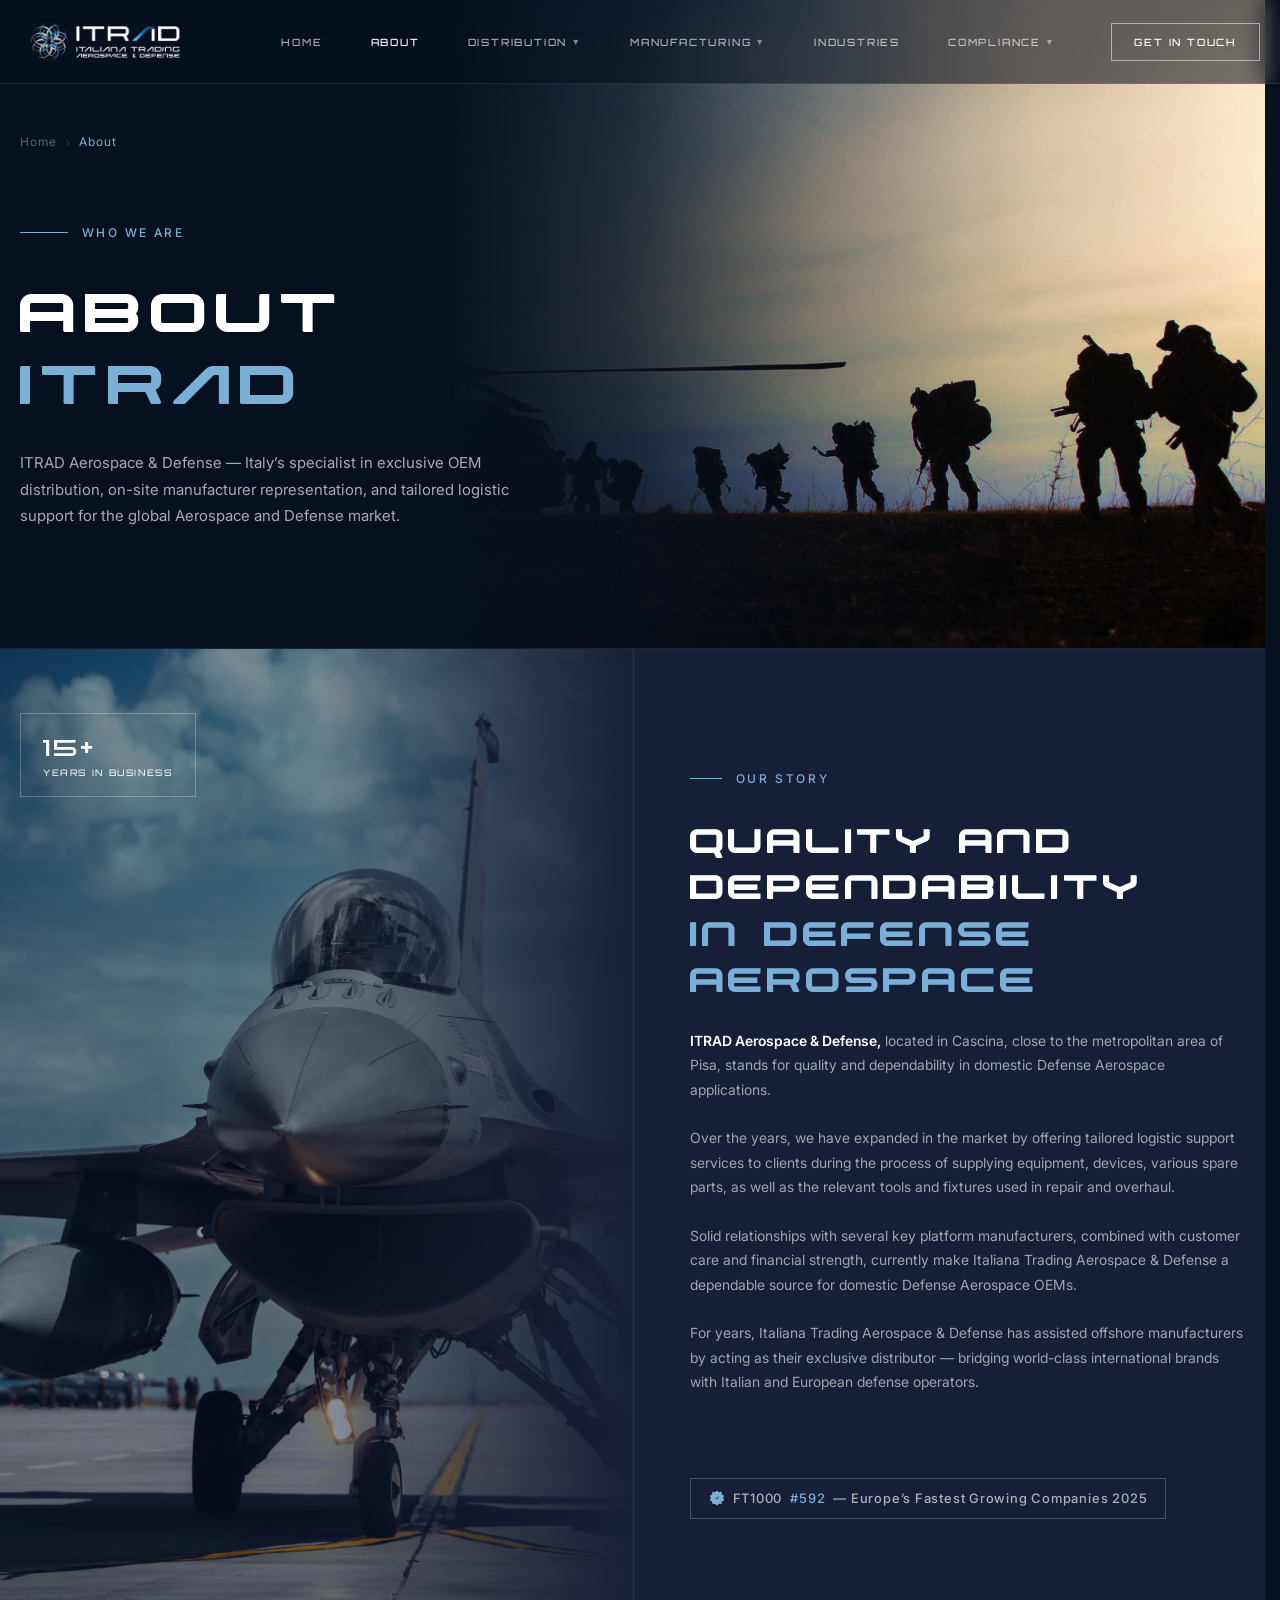
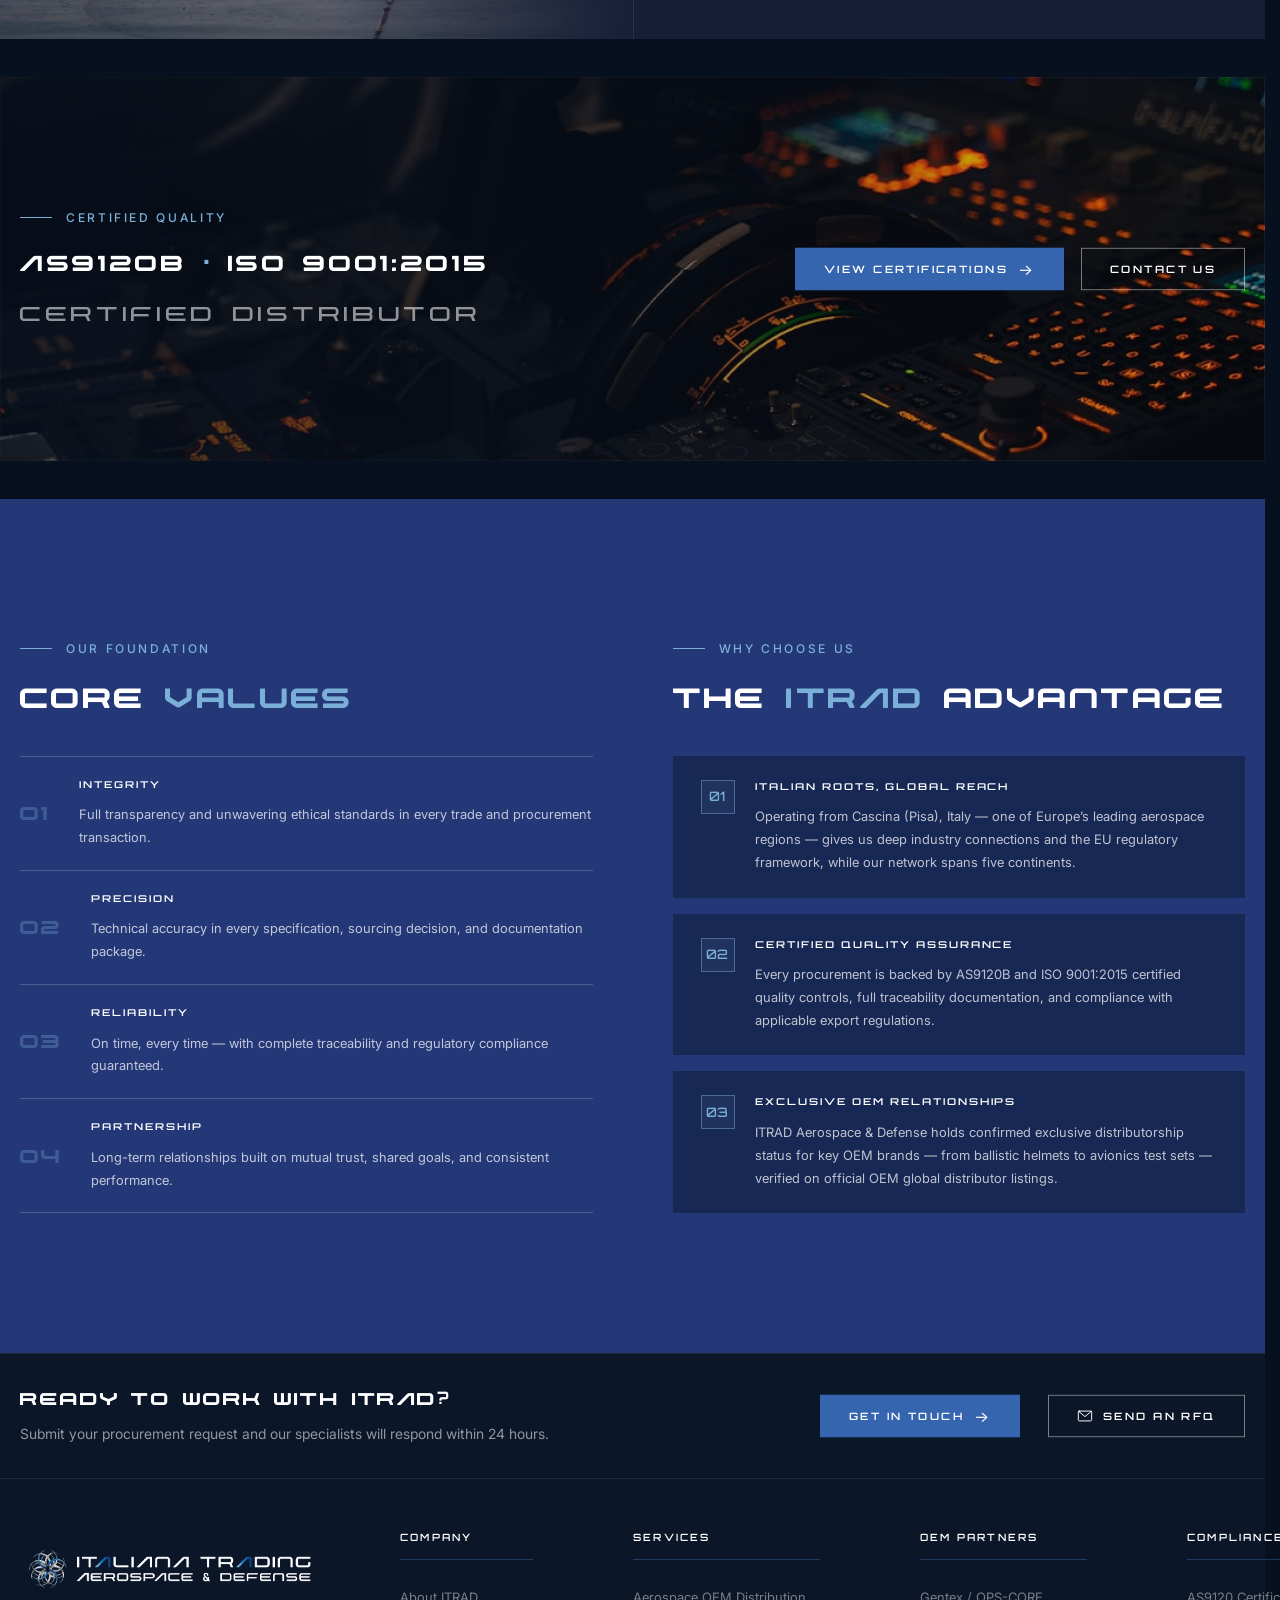
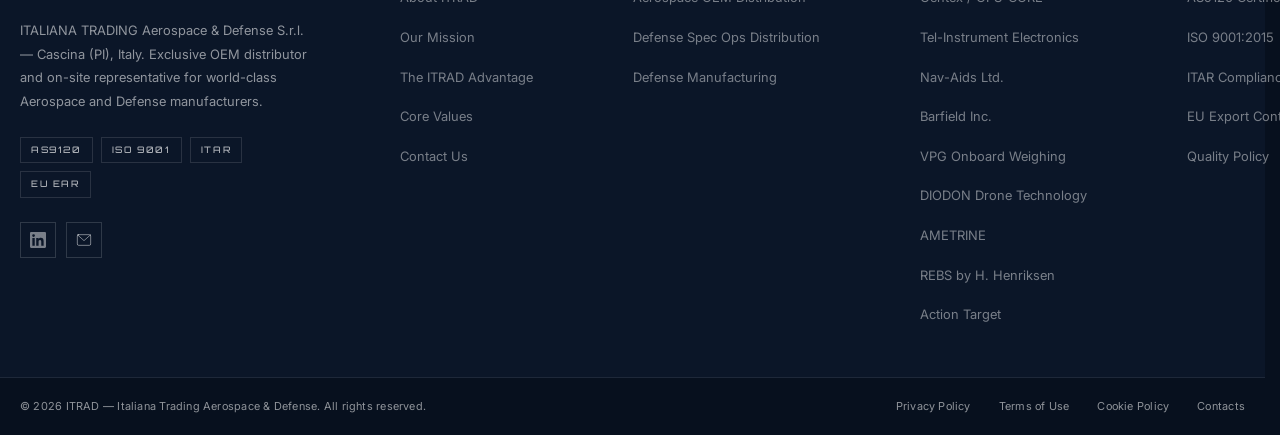
==== commit d11d34c9: "fix responsive mobile" ====
--- a/about.html
+++ b/about.html
@@ -39,7 +39,7 @@
 			<div class="navbar__menu">
 				<nav aria-label="Main navigation">
 					<ul class="navbar__nav">
-						<li><a href="index.html">home</a></li>
+						<li ><a href="index.html">home</a></li>
 						<li class="active"><a href="about.html">about</a></li>
 						<li class="navbar__dropdown">
 							<a href="distribution-aerospace.html">
@@ -60,12 +60,21 @@
 								<li><a href="manufacturing-defense.html">Defense - SFS</a></li>
 								<li><a href="cerberus.html">Defense - Cerberus</a></li>
 								<li><a href="ghost-signals.html">Defense - Ghost Signals</a></li>
-								<li><a href="itrad-exclusives.html">ITRAD Exclusives</a></li>
+								<!--li><a href="itrad-exclusives.html">ITRAD Exclusives</a></li-->
 							</ul>
 						</li>
 						<li><a href="industries.html">industries</a></li>
-						<li><a href="certifications.html">certifications</a></li>
-						<li><a href="contact.html">contact</a></li>
+						<li class="navbar__dropdown">
+							<a href="certifications.html">
+								compliance
+								<span class="navbar__caret">&#9660;</span>
+							</a>
+							<ul class="navbar__submenu">
+								<li><a href="certifications.html">Certifications</a></li>
+								<li><a href="privacy.html">Privacy</a></li>
+							</ul>
+						</li>
+						
 					</ul>
 				</nav>
 
@@ -278,13 +287,12 @@
 	<!-- ============================================================
 			 FOOTER
 			 ============================================================ -->
-	</main>
-
 	<footer class="footer">
 
 		<div class="footer__main">
 			<div class="footer__container">
 
+				<!-- Brand column -->
 				<div class="footer__brand">
 					<a href="index.html" class="footer__logo">
 						<img src="references/images/file_singoli_3 (nero).png" alt="ITRAD — Italiana Trading Aerospace & Defense" class="footer__logo-img">
@@ -306,7 +314,9 @@
 					</div>
 				</div>
 
-				<nav class="footer__nav" aria-label="Footer navigation">
+				<!-- Nav columns -->
+				<nav class="footer__nav">
+
 					<div class="footer__col">
 						<h4 class="footer__col-title">Company</h4>
 						<ul class="footer__col-list">
@@ -317,16 +327,16 @@
 							<li><a href="contact.html">Contact Us</a></li>
 						</ul>
 					</div>
+
 					<div class="footer__col">
 						<h4 class="footer__col-title">Services</h4>
 						<ul class="footer__col-list">
 							<li><a href="distribution-aerospace.html">Aerospace OEM Distribution</a></li>
-							<li><a href="distribution-defense.html">Defense SpecOps Equipment</a></li>
-							<li><a href="manufacturing-defense.html">SFS &mdash; Synchro Fire System</a></li>
-							<li><a href="cerberus.html">CERBERUS</a></li>
-							<li><a href="ghost-signals.html">Ghost Signals</a></li>
+							<li><a href="distribution-defense.html">Defense Spec Ops Distribution</a></li>
+							<li><a href="manufacturing-defense.html">Defense Manufacturing</a></li>
 						</ul>
 					</div>
+
 					<div class="footer__col">
 						<h4 class="footer__col-title">OEM Partners</h4>
 						<ul class="footer__col-list">
@@ -341,6 +351,7 @@
 							<li><a href="distribution-defense.html">Action Target</a></li>
 						</ul>
 					</div>
+
 					<div class="footer__col">
 						<h4 class="footer__col-title">Compliance</h4>
 						<ul class="footer__col-list">
@@ -351,8 +362,8 @@
 							<li><a href="certifications.html">Quality Policy</a></li>
 						</ul>
 					</div>
+
 				</nav>
-
 			</div>
 		</div>
 
@@ -360,9 +371,10 @@
 			<div class="footer__bottom-container">
 				<p class="footer__copyright">&copy; 2026 ITRAD &mdash; Italiana Trading Aerospace &amp; Defense. All rights reserved.</p>
 				<nav class="footer__legal">
-					<a href="#">Privacy Policy</a>
+					<a href="privacy.html">Privacy Policy</a>
 					<a href="#">Terms of Use</a>
 					<a href="#">Cookie Policy</a>
+					<a href="contact.html">Contacts</a>
 				</nav>
 			</div>
 		</div>
--- a/css/style.css
+++ b/css/style.css
@@ -1,359 +1,365 @@
 /* ============================================================
-   TABLE OF CONTENTS
-   ─────────────────────────────────────────────────────────────
-   00  Fonts
-   01  Reset & Base
-   02  Accessibility
-   ── SHARED ───────────────────────────────────────────────────
-   03  Navbar
-   ── HOME PAGE ────────────────────────────────────────────────
-   04  Hero
-   05  News Strip
-   06  What We Do
-   07  Stats Bar & Partner Ticker
-   08  Who We Are
-   09  Request a Quote
-   ── SHARED ───────────────────────────────────────────────────
-   10  Pre-footer CTA
-   11  Footer
-   ── SHARED — PAGE HERO ───────────────────────────────────────
-   12  Page Hero  (about, services, contact, industries, certifications)
-   ── ABOUT PAGE ───────────────────────────────────────────────
-   13  Our Story
-   14  Core Values + ITRAD Advantage
-   15  Certified Quality Banner
-   ── SERVICES — AEROSPACE ─────────────────────────────────────
-   16  Page hero overrides · OEM Division Banner
-       Aero Intro · Product Update · OEM Brands
-   ── CONTACT PAGE ─────────────────────────────────────────────
-   17  Contact Channels · Locations · LinkedIn
-   ── SHARED ───────────────────────────────────────────────────
-   18  Submit Requirement Banner
-   ── INDUSTRIES PAGE ─────────────────────────────────────────────
-   19  Industries
-   ── CERTIFICATIONS PAGE ──────────────────────────────────────
-   20  Certifications
-   ── SERVICES — DEFENSE ───────────────────────────────────────
-   21  Defense
-   ── SERVICES — SFS ───────────────────────────────────────────
-   22  SFS — Synchro Fire Systems
-   ── RESPONSIVE ───────────────────────────────────────────────
-   23  Breakpoints: 1180px · 1024px · 768px · 480px
-   ─────────────────────────────────────────────────────────────
-   ============================================================ */
+	 TABLE OF CONTENTS
+	 ─────────────────────────────────────────────────────────────
+	 00  Fonts
+	 01  Reset & Base
+	 02  Accessibility
+	 ── SHARED ───────────────────────────────────────────────────
+	 03  Navbar
+	 ── HOME PAGE ────────────────────────────────────────────────
+	 04  Hero
+	 05  News Strip
+	 06  What We Do
+	 07  Stats Bar & Partner Ticker
+	 08  Who We Are
+	 09  Request a Quote
+	 ── SHARED ───────────────────────────────────────────────────
+	 10  Pre-footer CTA
+	 11  Footer
+	 ── SHARED — PAGE HERO ───────────────────────────────────────
+	 12  Page Hero  (about, services, contact, industries, certifications)
+	 ── ABOUT PAGE ───────────────────────────────────────────────
+	 13  Our Story
+	 14  Core Values + ITRAD Advantage
+	 15  Certified Quality Banner
+	 ── SERVICES — AEROSPACE ─────────────────────────────────────
+	 16  Page hero overrides · OEM Division Banner
+			 Aero Intro · Product Update · OEM Brands
+	 ── CONTACT PAGE ─────────────────────────────────────────────
+	 17  Contact Channels · Locations · LinkedIn
+	 ── SHARED ───────────────────────────────────────────────────
+	 18  Submit Requirement Banner
+	 ── INDUSTRIES PAGE ─────────────────────────────────────────────
+	 19  Industries
+	 ── CERTIFICATIONS PAGE ──────────────────────────────────────
+	 20  Certifications
+	 ── SERVICES — DEFENSE ───────────────────────────────────────
+	 21  Defense
+	 ── SERVICES — SFS ───────────────────────────────────────────
+	 22  SFS — Synchro Fire Systems
+	 ── RESPONSIVE ───────────────────────────────────────────────
+	 23  Breakpoints: 1180px · 1024px · 768px · 480px
+	 ─────────────────────────────────────────────────────────────
+	 ============================================================ */
 
 /* ============================================================
-   00 — FONTS
-   ============================================================ */
+	 00 — FONTS
+	 ============================================================ */
 @font-face {
-  font-family: 'Nebula';
-  src: url('../references/fonts/nebula/Nebula-Regular.otf') format('opentype');
-  font-weight: normal;
-  font-style: normal;
+	font-family: 'Nebula';
+	src: url('../references/fonts/nebula/Nebula-Regular.otf') format('opentype');
+	font-weight: normal;
+	font-style: normal;
 }
 
 @font-face {
-  font-family: 'Orbitron';
-  src: url('../references/fonts/Orbitron/Orbitron-Regular.ttf') format('truetype');
-  font-weight: 400;
+	font-family: 'Orbitron';
+	src: url('../references/fonts/Orbitron/Orbitron-Regular.ttf') format('truetype');
+	font-weight: 400;
 }
 @font-face {
-  font-family: 'Orbitron';
-  src: url('../references/fonts/Orbitron/Orbitron-Medium.ttf') format('truetype');
-  font-weight: 500;
+	font-family: 'Orbitron';
+	src: url('../references/fonts/Orbitron/Orbitron-Medium.ttf') format('truetype');
+	font-weight: 500;
 }
 @font-face {
-  font-family: 'Orbitron';
-  src: url('../references/fonts/Orbitron/Orbitron-SemiBold.ttf') format('truetype');
-  font-weight: 600;
+	font-family: 'Orbitron';
+	src: url('../references/fonts/Orbitron/Orbitron-SemiBold.ttf') format('truetype');
+	font-weight: 600;
 }
 @font-face {
-  font-family: 'Orbitron';
-  src: url('../references/fonts/Orbitron/Orbitron-Bold.ttf') format('truetype');
-  font-weight: 700;
+	font-family: 'Orbitron';
+	src: url('../references/fonts/Orbitron/Orbitron-Bold.ttf') format('truetype');
+	font-weight: 700;
 }
 
 @font-face {
-  font-family: 'Inter';
-  src: url('../references/fonts/Inter/Inter_18pt-Regular.ttf') format('truetype');
-  font-weight: 400;
+	font-family: 'Inter';
+	src: url('../references/fonts/Inter/Inter_18pt-Regular.ttf') format('truetype');
+	font-weight: 400;
 }
 @font-face {
-  font-family: 'Inter';
-  src: url('../references/fonts/Inter/Inter_18pt-Medium.ttf') format('truetype');
-  font-weight: 500;
+	font-family: 'Inter';
+	src: url('../references/fonts/Inter/Inter_18pt-Medium.ttf') format('truetype');
+	font-weight: 500;
 }
 @font-face {
-  font-family: 'Inter';
-  src: url('../references/fonts/Inter/Inter_18pt-SemiBold.ttf') format('truetype');
-  font-weight: 600;
+	font-family: 'Inter';
+	src: url('../references/fonts/Inter/Inter_18pt-SemiBold.ttf') format('truetype');
+	font-weight: 600;
 }
 @font-face {
-  font-family: 'Inter';
-  src: url('../references/fonts/Inter/Inter_18pt-Bold.ttf') format('truetype');
-  font-weight: 700;
+	font-family: 'Inter';
+	src: url('../references/fonts/Inter/Inter_18pt-Bold.ttf') format('truetype');
+	font-weight: 700;
 }
 
 /* ============================================================
-   01 — RESET & BASE
-   ============================================================ */
+	 01 — RESET & BASE
+	 ============================================================ */
 *, *::before, *::after {
-  box-sizing: border-box;
-  margin: 0;
-  padding: 0;
+	box-sizing: border-box;
+	margin: 0;
+	padding: 0;
 }
 
 :root {
-  --color-bg-dark:      #07101e;
-  --color-bg-navy:      #0b1628;
-  --color-accent-blue:  #2b7fd4;
-  --color-text-primary: #ffffff;
-  --color-text-muted:   rgba(255, 255, 255, 0.65);
-  --color-border:       rgba(255, 255, 255, 0.15);
-
-  --font-display: 'Nebula', sans-serif;
-  --font-body:    'Inter', sans-serif;
-  --font-orbitron: 'Orbitron', sans-serif;
-
-  --nav-height: 84px;
-  --container-max: 1440px;
-  --space-x: clamp(8px, 2vw, 20px);
+	--color-bg-dark:      #07101e;
+	--color-bg-navy:      #0b1628;
+	--color-accent-blue:  #2b7fd4;
+	--color-text-primary: #ffffff;
+	--color-text-muted:   rgba(255, 255, 255, 0.65);
+	--color-border:       rgba(255, 255, 255, 0.15);
+
+	--font-display: 'Nebula', sans-serif;
+	--font-body:    'Inter', sans-serif;
+	--font-orbitron: 'Orbitron', sans-serif;
+
+	--nav-height: 84px;
+	--container-max: 1440px;
+	--space-x: clamp(8px, 2vw, 20px);
 }
 
 html {
-  scroll-behavior: smooth;
-  scrollbar-gutter: stable;
+	scroll-behavior: smooth;
+	scrollbar-gutter: stable;
 }
 
 body {
-  font-family: var(--font-body);
-  background-color: var(--color-bg-dark);
-  color: var(--color-text-primary);
-  line-height: 1.6;
-  -webkit-font-smoothing: antialiased;
+	font-family: var(--font-body);
+	background-color: var(--color-bg-dark);
+	color: var(--color-text-primary);
+	line-height: 1.6;
+	-webkit-font-smoothing: antialiased;
 }
 
 img {
-  display: block;
-  max-width: 100%;
+	display: block;
+	max-width: 100%;
 }
 
 a {
-  text-decoration: none;
-  color: inherit;
+	text-decoration: none;
+	color: inherit;
 }
 
 /* ============================================================
-   02 — ACCESSIBILITY
-   ============================================================ */
+	 02 — ACCESSIBILITY
+	 ============================================================ */
 .skip-link {
-  position: absolute;
-  top: -100%;
-  left: 16px;
-  z-index: 9999;
-  padding: 12px 24px;
-  background: #3565AE;
-  color: #ffffff;
-  font-family: var(--font-body);
-  font-size: 14px;
-  font-weight: 500;
-  transition: top 0.15s;
+	position: absolute;
+	top: -100%;
+	left: 16px;
+	z-index: 9999;
+	padding: 12px 24px;
+	background: #3565AE;
+	color: #ffffff;
+	font-family: var(--font-body);
+	font-size: 14px;
+	font-weight: 500;
+	transition: top 0.15s;
 }
 .skip-link:focus { top: 16px; }
 
 :focus-visible {
-  outline: 2px solid #7AB0D8;
-  outline-offset: 3px;
-  border-radius: 2px;
+	outline: 2px solid #7AB0D8;
+	outline-offset: 3px;
+	border-radius: 2px;
 }
 
 ul {
-  list-style: none;
+	list-style: none;
 }
 
 /* ============================================================
-   03 — SHARED — NAVBAR
-   ============================================================ */
+	 03 — SHARED — NAVBAR
+	 ============================================================ */
 .navbar {
-  position: fixed;
-  top: 0;
-  left: 0;
-  right: 0;
-  z-index: 1000;
-  width: 100%;
-  height: var(--nav-height);
-  background-color: rgba(7, 16, 30, 0.55);
-  backdrop-filter: blur(12px);
-  -webkit-backdrop-filter: blur(12px);
-  border-bottom: 1px solid rgba(255, 255, 255, 0.08);
+	position: fixed;
+	top: 0;
+	left: 0;
+	right: 0;
+	z-index: 1000;
+	width: 100%;
+	height: var(--nav-height);
+	background-color: rgba(7, 16, 30, 0.55);
+	backdrop-filter: blur(12px);
+	-webkit-backdrop-filter: blur(12px);
+	border-bottom: 1px solid rgba(255, 255, 255, 0.08);
 }
 
 .navbar__container {
-  display: flex;
-  align-items: center;
-  justify-content: space-between;
-  height: 100%;
-  max-width: var(--container-max);
-  margin: 0 auto;
-  padding: 0 calc(var(--space-x) + var(--scrollbar-width, 0px)) 0 var(--space-x);
-  gap: 32px;
+	display: flex;
+	align-items: center;
+	justify-content: space-between;
+	height: 100%;
+	max-width: var(--container-max);
+	margin: 0 auto;
+	padding: 0 calc(var(--space-x) + var(--scrollbar-width, 0px)) 0 var(--space-x);
+	gap: 32px;
 }
 
 .navbar__logo {
-  display: flex;
-  align-items: center;
-  gap: 10px;
-  flex-shrink: 0;
+	display: flex;
+	align-items: center;
+	gap: 10px;
+	flex-shrink: 0;
 }
 
 .navbar__logo-img {
-  height: 44px;
-  width: auto;
-  object-fit: contain;
+	height: 44px;
+	width: auto;
+	object-fit: contain;
 }
 
 .navbar__nav {
-  display: flex;
-  align-items: center;
-  gap: 48px;
-  flex: 1;
-  justify-content: center;
-
-  .navbar__toggle {
-    width: 44px;
-    height: 44px;
-  }
+	display: flex;
+	align-items: center;
+	gap: 48px;
+	flex: 1;
+	justify-content: center;
+
+	.navbar__toggle {
+		width: 44px;
+		height: 44px;
+	}
 }
 
 .navbar__nav li {
-  position: relative;
+	position: relative;
 }
 
 .navbar__nav a {
-  font-family: var(--font-orbitron);
-  font-weight: 500;
-  font-size: 10px;
-  letter-spacing: 0.18em;
-  text-transform: uppercase;
-  color: var(--color-text-muted);
-  transition: color 0.2s ease;
-  display: flex;
-  align-items: center;
-  gap: 4px;
-  white-space: nowrap;
+	font-family: var(--font-orbitron);
+	font-weight: 500;
+	font-size: 10px;
+	letter-spacing: 0.18em;
+	text-transform: uppercase;
+	color: var(--color-text-muted);
+	transition: color 0.2s ease;
+	display: flex;
+	align-items: center;
+	gap: 4px;
+	white-space: nowrap;
 }
 
 .navbar__nav a:hover {
-  color: var(--color-text-primary);
+	color: var(--color-text-primary);
 }
 
 .navbar__nav .active > a {
-  color: var(--color-text-primary);
+	color: var(--color-text-primary);
 }
 
 .navbar__caret {
-  font-size: 9px;
-  opacity: 0.7;
-  line-height: 1;
+	font-size: 9px;
+	opacity: 0.7;
+	line-height: 1;
 }
 
 .navbar__cta {
-  flex-shrink: 0;
-  font-family: var(--font-orbitron);
-  font-weight: 500;
-  font-size: 10px;
-  letter-spacing: 0.18em;
-  text-transform: uppercase;
-  color: var(--color-text-primary);
-  border: 1px solid rgba(255, 255, 255, 0.5);
-  padding: 10px 22px;
-  transition: background-color 0.2s ease, border-color 0.2s ease, color 0.2s ease;
+	flex-shrink: 0;
+	font-family: var(--font-orbitron);
+	font-weight: 500;
+	font-size: 10px;
+	letter-spacing: 0.18em;
+	text-transform: uppercase;
+	color: var(--color-text-primary);
+	border: 1px solid rgba(255, 255, 255, 0.5);
+	padding: 10px 22px;
+	transition: background-color 0.2s ease, border-color 0.2s ease, color 0.2s ease;
 }
 
 .navbar__cta:hover {
-  background-color: #3565AE;
-  border-color: #3565AE;
-  color: #ffffff;
+	background-color: #3565AE;
+	border-color: #3565AE;
+	color: #ffffff;
 }
 
 /* --- Menu wrapper, dropdown, mobile toggle --- */
 .navbar__menu {
-  display: flex;
-  align-items: center;
-  flex: 1;
-  gap: 32px;
+	display: flex;
+	align-items: center;
+	flex: 1;
+	gap: 32px;
 }
 
 .navbar__menu > nav {
-  flex: 1;
-  min-width: 0;
+	flex: 1;
+	min-width: 0;
 }
 
 .navbar__dropdown {
-  position: relative;
+	position: relative;
 }
 
 .navbar__submenu {
-  position: absolute;
-  top: calc(100% + 18px);
-  left: 50%;
-  transform: translateX(-50%) translateY(4px);
-  min-width: 220px;
-  background-color: #0b1628;
-  border: 1px solid rgba(255, 255, 255, 0.1);
-  padding: 8px 0;
-  opacity: 0;
-  visibility: hidden;
-  transition: opacity 0.2s ease, transform 0.2s ease, visibility 0.2s ease;
-  z-index: 1100;
+	position: absolute;
+	top: calc(100% + 18px);
+	left: 50%;
+	transform: translateX(-50%) translateY(4px);
+	min-width: 220px;
+	background-color: #0b1628;
+	border: 1px solid rgba(255, 255, 255, 0.1);
+	padding: 8px 0;
+	opacity: 0;
+	visibility: hidden;
+	transition: opacity 0.2s ease, transform 0.2s ease, visibility 0.2s ease;
+	z-index: 1100;
 }
 
 .navbar__dropdown:hover .navbar__submenu,
 .navbar__dropdown.is-open .navbar__submenu {
-  opacity: 1;
-  visibility: visible;
-  transform: translateX(-50%) translateY(0);
+	opacity: 1;
+	visibility: visible;
+	transform: translateX(-50%) translateY(0);
 }
 
 .navbar__submenu a {
-  display: block;
-  font-family: var(--font-body);
-  font-weight: 500;
-  font-size: 13px;
-  letter-spacing: 0.1em;
-  text-transform: none;
-  color: rgba(255, 255, 255, 0.6);
-  padding: 11px 22px;
-  white-space: nowrap;
-  transition: color 0.2s ease, background-color 0.2s ease;
+	display: block;
+	font-family: var(--font-body);
+	font-weight: 500;
+	font-size: 13px;
+	letter-spacing: 0.1em;
+	text-transform: none;
+	color: rgba(255, 255, 255, 0.6);
+	padding: 11px 22px;
+	white-space: nowrap;
+	transition: color 0.2s ease, background-color 0.2s ease;
 }
 
 .navbar__submenu a:hover {
-  color: #ffffff;
-  background-color: rgba(122, 176, 216, 0.08);
+	color: #ffffff;
+	background-color: rgba(122, 176, 216, 0.08);
+}
+
+.navbar__submenu li.is-current > a,
+.navbar__submenu a[aria-current="page"] {
+	color: #ffffff;
+	background-color: rgba(122, 176, 216, 0.12);
 }
 
 .navbar__toggle {
-  display: none;
-  flex-direction: column;
-  justify-content: center;
-  align-items: stretch;
-  gap: 6px;
-  width: 32px;
-  height: 32px;
-  background: none;
-  border: none;
-  cursor: pointer;
-  flex-shrink: 0;
-  padding: 0;
+	display: none;
+	flex-direction: column;
+	justify-content: center;
+	align-items: stretch;
+	gap: 6px;
+	width: 32px;
+	height: 32px;
+	background: none;
+	border: none;
+	cursor: pointer;
+	flex-shrink: 0;
+	padding: 0;
 }
 
 .navbar__toggle span {
-  display: block;
-  width: 100%;
-  height: 2px;
-  background-color: #ffffff;
-  transition: transform 0.25s ease, opacity 0.25s ease;
+	display: block;
+	width: 100%;
+	height: 2px;
+	background-color: #ffffff;
+	transition: transform 0.25s ease, opacity 0.25s ease;
 }
 
 .navbar.is-open .navbar__toggle span:nth-child(1) { transform: translateY(8px) rotate(45deg); }
@@ -361,1881 +367,1885 @@
 .navbar.is-open .navbar__toggle span:nth-child(3) { transform: translateY(-8px) rotate(-45deg); }
 
 /* ============================================================
-   04 — HOME PAGE — HERO
-   ============================================================ */
+	 04 — HOME PAGE — HERO
+	 ============================================================ */
 
 .hero {
-  position: relative;
-  width: 100%;
-  height: 72vh;
-  min-height: 640px;
-  display: flex;
-  align-items: center;
-  overflow: hidden;
-  background-color: #07101e;
+	position: relative;
+	width: 100%;
+	height: 72vh;
+	min-height: 640px;
+	display: flex;
+	align-items: center;
+	overflow: hidden;
+	background-color: #07101e;
 }
 
 .hero__bg {
-  position: absolute;
-  top: 0;
-  left: 0;
-  right: 0;
-  bottom: 0;
-  z-index: 0;
-  background-size: auto 100%;
-  background-position: 80px center;
-  background-repeat: no-repeat;
-  filter: brightness(2.4) contrast(1.1);
+	position: absolute;
+	top: 0;
+	left: 0;
+	right: 0;
+	bottom: 0;
+	z-index: 0;
+	background-size: auto 100%;
+	background-position: 80px center;
+	background-repeat: no-repeat;
+	filter: brightness(2.4) contrast(1.1);
 }
 
 .hero::before {
-  content: '';
-  position: absolute;
-  top: 0;
-  left: 0;
-  right: 0;
-  bottom: 0;
-  z-index: 1;
-  background:
-    linear-gradient(to left, rgba(7,16,30,0.72) 0%, rgba(7,16,30,0.5) 22%, rgba(7,16,30,0.15) 48%, transparent 65%),
-    linear-gradient(to right, #07101e 0%, #07101e 22%, rgba(7,16,30,0.88) 38%, rgba(7,16,30,0.45) 55%, rgba(7,16,30,0.15) 72%, transparent 88%);
-  pointer-events: none;
+	content: '';
+	position: absolute;
+	top: 0;
+	left: 0;
+	right: 0;
+	bottom: 0;
+	z-index: 1;
+	background:
+		linear-gradient(to left, rgba(7,16,30,0.72) 0%, rgba(7,16,30,0.5) 22%, rgba(7,16,30,0.15) 48%, transparent 65%),
+		linear-gradient(to right, #07101e 0%, #07101e 22%, rgba(7,16,30,0.88) 38%, rgba(7,16,30,0.45) 55%, rgba(7,16,30,0.15) 72%, transparent 88%);
+	pointer-events: none;
 }
 
 .hero__container {
-  position: relative;
-  z-index: 2;
-  width: 100%;
-  max-width: var(--container-max);
-  margin: 0 auto;
-  padding: 0 var(--space-x);
-  padding-top: var(--nav-height);
+	position: relative;
+	z-index: 2;
+	width: 100%;
+	max-width: var(--container-max);
+	margin: 0 auto;
+	padding: 0 var(--space-x);
+	padding-top: var(--nav-height);
 }
 
 .hero__content {
-  max-width: 620px;
+	max-width: 620px;
 }
 
 .hero__tagline {
-  display: flex;
-  align-items: center;
-  gap: 14px;
-  font-family: var(--font-body);
-  font-weight: 500;
-  font-size: 12px;
-  letter-spacing: 0.20em;
-  text-transform: uppercase;
-  color: #7AB0D8;
-  margin-bottom: 32px;
+	display: flex;
+	align-items: center;
+	gap: 14px;
+	font-family: var(--font-body);
+	font-weight: 500;
+	font-size: 12px;
+	letter-spacing: 0.20em;
+	text-transform: uppercase;
+	color: #7AB0D8;
+	margin-bottom: 32px;
 }
 
 .hero__tagline::before {
-  content: '';
-  display: block;
-  width: 48px;
-  height: 1px;
-  background-color: #7AB0D8;
-  flex-shrink: 0;
+	content: '';
+	display: block;
+	width: 48px;
+	height: 1px;
+	background-color: #7AB0D8;
+	flex-shrink: 0;
 }
 
 .hero__headline {
-  display: flex;
-  flex-direction: column;
-  font-family: var(--font-display);
-  font-size: 72px;
-  line-height: 1.0;
-  letter-spacing: 0.06em;
-  margin-bottom: 32px;
+	display: flex;
+	flex-direction: column;
+	font-family: var(--font-display);
+	font-size: 72px;
+	line-height: 1.0;
+	letter-spacing: 0.06em;
+	margin-bottom: 32px;
 }
 
 .hero__line--white,
 .hero__line--blue {
-  white-space: nowrap;
+	white-space: nowrap;
 }
 
 .hero__line--white {
-  color: #ffffff;
+	color: #ffffff;
 }
 
 .hero__line--blue {
-  color: #7AB0D8;
+	color: #7AB0D8;
 }
 
 .hero__subtitle {
-  font-family: var(--font-body);
-  font-weight: 400;
-  font-size: 15px;
-  line-height: 1.75;
-  color: rgba(255, 255, 255, 0.65);
-  max-width: 500px;
-  margin-bottom: 36px;
+	font-family: var(--font-body);
+	font-weight: 400;
+	font-size: 15px;
+	line-height: 1.75;
+	color: rgba(255, 255, 255, 0.65);
+	max-width: 500px;
+	margin-bottom: 36px;
 }
 
 .hero__ft-badge {
-  display: inline-flex;
-  align-items: center;
-  gap: 8px;
-  background-color: rgba(53, 101, 174, 0.133);
-  border: 1px solid rgba(255, 255, 255, 0.22);
-  padding: 9px 18px;
-  font-family: var(--font-body);
-  font-weight: 500;
-  font-size: 13px;
-  letter-spacing: 0.06em;
-  color: rgba(255, 255, 255, 0.65);
-  margin-bottom: 32px;
+	display: inline-flex;
+	align-items: center;
+	gap: 8px;
+	background-color: rgba(53, 101, 174, 0.133);
+	border: 1px solid rgba(255, 255, 255, 0.22);
+	padding: 9px 18px;
+	font-family: var(--font-body);
+	font-weight: 500;
+	font-size: 13px;
+	letter-spacing: 0.06em;
+	color: rgba(255, 255, 255, 0.65);
+	margin-bottom: 32px;
 }
 
 .hero__ft-icon {
-  flex-shrink: 0;
+	flex-shrink: 0;
 }
 
 .hero__ft-rank {
-  color: #7AB0D8;
+	color: #7AB0D8;
 }
 
 .hero__cta {
-  display: inline-flex;
-  align-items: center;
-  gap: 12px;
-  background-color: #3565AE;
-  padding: 15px 30px;
-  font-family: var(--font-orbitron);
-  font-weight: 600;
-  font-size: 11px;
-  line-height: 1;
-  letter-spacing: 0.22em;
-  text-transform: uppercase;
-  transform: scaleY(0.92);
-  color: #ffffff;
-  transition: background-color 0.2s ease;
+	display: inline-flex;
+	align-items: center;
+	gap: 12px;
+	background-color: #3565AE;
+	padding: 15px 30px;
+	font-family: var(--font-orbitron);
+	font-weight: 600;
+	font-size: 11px;
+	line-height: 1;
+	letter-spacing: 0.22em;
+	text-transform: uppercase;
+	transform: scaleY(0.92);
+	color: #ffffff;
+	transition: background-color 0.2s ease;
 }
 
 .hero__cta:hover {
-  background-color: #2a539a;
+	background-color: #2a539a;
 }
 
 .hero__cta-icon {
-  font-family: var(--font-body);
-  font-weight: 300;
-  font-size: 18px;
-  line-height: 1;
+	font-family: var(--font-body);
+	font-weight: 300;
+	font-size: 18px;
+	line-height: 1;
 }
 
 /* ============================================================
-   05 — HOME PAGE — NEWS STRIP
-   ============================================================ */
+	 05 — HOME PAGE — NEWS STRIP
+	 ============================================================ */
 .news-strip {
-  background-color: #0E1628;
-  border-top: 1px solid rgba(255, 255, 255, 0.08);
-  border-bottom: 1px solid rgba(255, 255, 255, 0.08);
+	background-color: #0E1628;
+	border-top: 1px solid rgba(255, 255, 255, 0.08);
+	border-bottom: 1px solid rgba(255, 255, 255, 0.08);
 }
 
 .news-strip__container {
-  display: flex;
-  align-items: center;
-  max-width: var(--container-max);
-  margin: 0 auto;
-  padding: 28px var(--space-x);
-  gap: 32px;
-  flex-wrap: wrap;
+	display: flex;
+	align-items: center;
+	max-width: var(--container-max);
+	margin: 0 auto;
+	padding: 28px var(--space-x);
+	gap: 32px;
+	flex-wrap: wrap;
 }
 
 .news-strip__item {
-  display: flex;
-  flex: 1 1 360px;
-  min-width: 0;
+	display: flex;
+	flex: 1 1 360px;
+	min-width: 0;
 }
 
 .news-strip__divider {
-  width: 1px;
-  align-self: stretch;
-  background: rgba(255, 255, 255, 0.08);
-  flex-shrink: 0;
+	width: 1px;
+	align-self: stretch;
+	background: rgba(255, 255, 255, 0.08);
+	flex-shrink: 0;
 }
 
 .news-strip__body {
-  display: flex;
-  align-items: center;
-  justify-content: space-between;
-  flex: 1;
-  gap: 32px;
+	display: flex;
+	align-items: center;
+	justify-content: space-between;
+	flex: 1;
+	gap: 32px;
 }
 
 .news-strip__left {
-  display: flex;
-  align-items: center;
-  gap: 14px;
+	display: flex;
+	align-items: center;
+	gap: 14px;
 }
 
 .news-strip__icon {
-  flex-shrink: 0;
-  opacity: 0.8;
-  width: 32px;
-  height: 32px;
+	flex-shrink: 0;
+	opacity: 0.8;
+	width: 32px;
+	height: 32px;
 }
 
 .news-strip__text {
-  font-family: var(--font-body);
-  font-weight: 400;
-  font-size: 14px;
-  line-height: 1.6;
-  color: rgba(255, 255, 255, 0.55);
-  letter-spacing: 0.02em;
-  margin: 0;
+	font-family: var(--font-body);
+	font-weight: 400;
+	font-size: 14px;
+	line-height: 1.6;
+	color: rgba(255, 255, 255, 0.55);
+	letter-spacing: 0.02em;
+	margin: 0;
 }
 
 .news-strip__rank {
-  color: #7AB0D8;
+	color: #7AB0D8;
 }
 
 .news-strip__highlight {
-  color: #7AB0D8;
-  font-weight: 600;
+	color: #7AB0D8;
+	font-weight: 600;
 }
 
 .news-strip__cta {
-  display: flex;
-  align-items: center;
-  gap: 8px;
-  font-family: var(--font-orbitron);
-  font-weight: 600;
-  font-size: 11px;
-  letter-spacing: 0.22em;
-  text-transform: uppercase;
-  transform: scaleY(0.92);
-  color: rgba(255, 255, 255, 0.55);
-  white-space: nowrap;
-  flex-shrink: 0;
-  transition: color 0.2s ease;
+	display: flex;
+	align-items: center;
+	gap: 8px;
+	font-family: var(--font-orbitron);
+	font-weight: 600;
+	font-size: 11px;
+	letter-spacing: 0.22em;
+	text-transform: uppercase;
+	transform: scaleY(0.92);
+	color: rgba(255, 255, 255, 0.55);
+	white-space: nowrap;
+	flex-shrink: 0;
+	transition: color 0.2s ease;
 }
 
 
 .news-strip__cta:hover {
-  color: #ffffff;
+	color: #ffffff;
 }
 
 /* ============================================================
-   05b — HOME PAGE — LINKEDIN FEED
-   ============================================================ */
+	 05b — HOME PAGE — LINKEDIN FEED
+	 ============================================================ */
 .linkedin-feed {
-  background-color: var(--color-bg-dark);
-  padding: clamp(72px, 8vw, 120px) 0;
-  overflow: hidden;
-  border-bottom: 1px solid var(--color-border);
+	background-color: var(--color-bg-dark);
+	padding: clamp(72px, 8vw, 120px) 0;
+	overflow: hidden;
+	border-bottom: 1px solid var(--color-border);
 }
 
 .linkedin-feed__header {
-  max-width: var(--container-max);
-  margin: 0 auto clamp(40px, 5vw, 64px);
-  padding: 0 var(--space-x);
+	max-width: var(--container-max);
+	margin: 0 auto clamp(40px, 5vw, 64px);
+	padding: 0 var(--space-x);
 }
 
 .linkedin-feed__wrap {
-  overflow: hidden;
-  width: 100%;
+	overflow: hidden;
+	width: 100%;
 }
 
 .linkedin-feed__track {
-  display: flex;
-  gap: 36px;
-  width: max-content;
-  animation: li-scroll 65s linear infinite;
+	display: flex;
+	gap: 36px;
+	width: max-content;
+	animation: li-scroll 65s linear infinite;
 }
 
 .linkedin-feed__wrap:hover .linkedin-feed__track {
-  animation-play-state: paused;
+	animation-play-state: paused;
 }
 
 .linkedin-feed__card {
-  flex-shrink: 0;
-  width: 360px;
-  height: 520px;
-  border-radius: 8px;
-  overflow: hidden;
-  border: 1px solid var(--color-border);
-  background: var(--color-bg-navy);
-  box-shadow: 0 2px 8px rgba(0,0,0,0.3);
-  align-self: flex-start;
+	flex-shrink: 0;
+	width: 360px;
+	height: 520px;
+	border-radius: 8px;
+	overflow: hidden;
+	border: 1px solid var(--color-border);
+	background: var(--color-bg-navy);
+	box-shadow: 0 2px 8px rgba(0,0,0,0.3);
+	align-self: flex-start;
 }
 
 .linkedin-feed__card iframe {
-  display: block;
-  width: 360px;
-  height: 520px;
-  border: 0;
+	display: block;
+	width: 360px;
+	height: 520px;
+	border: 0;
 }
 
 /* static card replacing iframe */
 .li-card {
-  display: flex;
-  flex-direction: column;
-  height: 100%;
-  text-decoration: none;
-  color: inherit;
-  transition: box-shadow 0.2s, border-color 0.2s;
-  background: var(--color-bg-navy);
+	display: flex;
+	flex-direction: column;
+	height: 100%;
+	text-decoration: none;
+	color: inherit;
+	transition: box-shadow 0.2s, border-color 0.2s;
+	background: var(--color-bg-navy);
 }
 .li-card:hover { box-shadow: 0 4px 20px rgba(43,127,212,0.25); }
 
 .li-card__header {
-  display: flex;
-  align-items: center;
-  gap: 10px;
-  padding: 14px 16px 10px;
-  flex-shrink: 0;
+	display: flex;
+	align-items: center;
+	gap: 10px;
+	padding: 14px 16px 10px;
+	flex-shrink: 0;
 }
 
 .li-card__avatar {
-  width: 36px;
-  height: 36px;
-  object-fit: contain;
-  flex-shrink: 0;
-  margin-left: -6px;
+	width: 36px;
+	height: 36px;
+	object-fit: contain;
+	flex-shrink: 0;
+	margin-left: -6px;
 }
 
 .li-card__meta {
-  flex: 1;
-  min-width: 0;
+	flex: 1;
+	min-width: 0;
 }
 
 .li-card__name {
-  display: block;
-  font-size: 13px;
-  font-weight: 600;
-  color: var(--color-text-primary);
-  white-space: nowrap;
-  overflow: hidden;
-  text-overflow: ellipsis;
+	display: block;
+	font-size: 13px;
+	font-weight: 600;
+	color: var(--color-text-primary);
+	white-space: nowrap;
+	overflow: hidden;
+	text-overflow: ellipsis;
 }
 
 .li-card__sub {
-  display: block;
-  font-size: 11px;
-  color: var(--color-text-muted);
-  margin-top: 2px;
+	display: block;
+	font-size: 11px;
+	color: var(--color-text-muted);
+	margin-top: 2px;
 }
 
 .li-card__icon { flex-shrink: 0; color: #7AB0D8; }
 
 .li-card__image {
-  width: 100%;
-  height: 297px;
-  object-fit: contain;
-  background: var(--color-bg-dark);
-  display: block;
-  flex-shrink: 0;
+	width: 100%;
+	height: 297px;
+	object-fit: contain;
+	background: var(--color-bg-dark);
+	display: block;
+	flex-shrink: 0;
 }
 
 .li-card__body {
-  padding: 10px 16px 14px;
-  flex: 1;
-  display: flex;
-  flex-direction: column;
-  gap: 10px;
-  min-height: 0;
-  border-top: 1px solid var(--color-border);
+	padding: 10px 16px 14px;
+	flex: 1;
+	display: flex;
+	flex-direction: column;
+	gap: 10px;
+	min-height: 0;
+	border-top: 1px solid var(--color-border);
 }
 
 .li-card__text {
-  font-size: 12.5px;
-  line-height: 1.5;
-  color: var(--color-text-muted);
-  display: -webkit-box;
-  -webkit-line-clamp: 7;
-  -webkit-box-orient: vertical;
-  overflow: hidden;
-  margin: 0;
-  flex: 1;
+	font-size: 12.5px;
+	line-height: 1.5;
+	color: var(--color-text-muted);
+	display: -webkit-box;
+	-webkit-line-clamp: 7;
+	-webkit-box-orient: vertical;
+	overflow: hidden;
+	margin: 0;
+	flex: 1;
 }
 
 .li-card__cta {
-  display: flex;
-  align-items: center;
-  gap: 5px;
-  font-size: 14px;
-  font-weight: 600;
-  color: #7AB0D8;
-  padding-top: 14px;
-  margin-top: 4px;
-  border-top: 1px solid var(--color-border);
-  flex-shrink: 0;
+	display: flex;
+	align-items: center;
+	gap: 5px;
+	font-size: 14px;
+	font-weight: 600;
+	color: #7AB0D8;
+	padding-top: 14px;
+	margin-top: 4px;
+	border-top: 1px solid var(--color-border);
+	flex-shrink: 0;
 }
 
 /* 6 card × (360px + 36px gap) = 2376px — aggiornare se si cambia il numero di post */
 @keyframes li-scroll {
-  0%   { transform: translateX(0); }
-  100% { transform: translateX(-2376px); }
+	0%   { transform: translateX(0); }
+	100% { transform: translateX(-2376px); }
 }
 
 /* ============================================================
-   06 — HOME PAGE — WHAT WE DO
-   ============================================================ */
+	 06 — HOME PAGE — WHAT WE DO
+	 ============================================================ */
 .divisions {
-  background-color: #171E37;
+	background-color: #171E37;
 }
 
 .divisions__header {
-  display: flex;
-  align-items: flex-end;
-  justify-content: space-between;
-  max-width: var(--container-max);
-  margin: 0 auto;
-  padding: 80px var(--space-x) 60px;
-  gap: 32px;
-  border-bottom: 1px solid rgba(255, 255, 255, 0.08);
+	display: flex;
+	align-items: flex-end;
+	justify-content: space-between;
+	max-width: var(--container-max);
+	margin: 0 auto;
+	padding: 80px var(--space-x) 60px;
+	gap: 32px;
+	border-bottom: 1px solid rgba(255, 255, 255, 0.08);
 }
 
 @media (min-width: 1025px) {
-  .divisions__header {
-    position: relative;
-    border-bottom: none;
-  }
-
-  .divisions__header::after {
-    content: '';
-    position: absolute;
-    left: 0;
-    right: calc((100vw - var(--container-max)) / -2);
-    bottom: 0;
-    height: 1px;
-    background-color: rgba(255, 255, 255, 0.08);
-    pointer-events: none;
-  }
+	.divisions__header {
+		position: relative;
+		border-bottom: none;
+	}
+
+	.divisions__header::after {
+		content: '';
+		position: absolute;
+		left: 0;
+		right: calc((100vw - var(--container-max)) / -2);
+		bottom: 0;
+		height: 1px;
+		background-color: rgba(255, 255, 255, 0.08);
+		pointer-events: none;
+	}
 }
 
 .divisions__label {
-  font-family: var(--font-body);
-  font-weight: 500;
-  font-size: 12px;
-  letter-spacing: 0.22em;
-  text-transform: uppercase;
-  color: #7AB0D8;
-  margin-bottom: 20px;
-  display: flex;
-  align-items: center;
-  gap: 14px;
+	font-family: var(--font-body);
+	font-weight: 500;
+	font-size: 12px;
+	letter-spacing: 0.22em;
+	text-transform: uppercase;
+	color: #7AB0D8;
+	margin-bottom: 20px;
+	display: flex;
+	align-items: center;
+	gap: 14px;
 }
 
 .divisions__label::before {
-  content: '';
-  display: block;
-  width: 32px;
-  height: 1px;
-  background-color: #7AB0D8;
-  flex-shrink: 0;
+	content: '';
+	display: block;
+	width: 32px;
+	height: 1px;
+	background-color: #7AB0D8;
+	flex-shrink: 0;
 }
 
 .divisions__headline {
-  display: flex;
-  flex-direction: column;
-  font-family: var(--font-display);
-  font-size: 44px;
-  line-height: 1.05;
-  letter-spacing: 0.04em;
+	display: flex;
+	flex-direction: column;
+	font-family: var(--font-display);
+	font-size: 44px;
+	line-height: 1.05;
+	letter-spacing: 0.04em;
 }
 
 .divisions__line--white { color: #ffffff; }
 .divisions__line--blue  { color: #7AB0D8; }
 
 .divisions__view-all {
-  font-family: var(--font-orbitron);
-  font-weight: 600;
-  font-size: 11px;
-  line-height: 1;
-  letter-spacing: 0.22em;
-  text-transform: uppercase;
-  transform: scaleY(0.92);
-  color: rgba(255, 255, 255, 0.55);
-  white-space: nowrap;
-  flex-shrink: 0;
-  padding-bottom: 8px;
-  transition: color 0.2s ease;
+	font-family: var(--font-orbitron);
+	font-weight: 600;
+	font-size: 11px;
+	line-height: 1;
+	letter-spacing: 0.22em;
+	text-transform: uppercase;
+	transform: scaleY(0.92);
+	color: rgba(255, 255, 255, 0.55);
+	white-space: nowrap;
+	flex-shrink: 0;
+	padding-bottom: 8px;
+	transition: color 0.2s ease;
 }
 
 .divisions__view-all:hover { color: #ffffff; }
 
 .divisions__caret {
-  font-family: var(--font-body);
-  font-size: 16px;
+	font-family: var(--font-body);
+	font-size: 16px;
 }
 
 .division {
-  display: flex;
-  min-height: 520px;
+	display: flex;
+	min-height: 520px;
 }
 
 .division + .division {
-  border-top: 1px solid rgba(122, 176, 216, 0.2);
+	border-top: 1px solid rgba(122, 176, 216, 0.2);
 }
 
 .division__image {
-  flex: 0 0 50%;
-  overflow: hidden;
-  position: relative;
+	flex: 0 0 50%;
+	overflow: hidden;
+	position: relative;
 }
 
 .division__image img {
-  width: 100%;
-  height: 100%;
-  object-fit: cover;
-  object-position: center;
-  display: block;
-  max-width: none;
+	width: 100%;
+	height: 100%;
+	object-fit: cover;
+	object-position: center;
+	display: block;
+	max-width: none;
 }
 
 .division__image::after {
-  content: '';
-  position: absolute;
-  inset: 0;
-  background: rgba(10, 18, 46, 0.38);
+	content: '';
+	position: absolute;
+	inset: 0;
+	background: rgba(10, 18, 46, 0.38);
 }
 
 .division__content {
-  flex: 0 0 50%;
-  background-color: #171E37;
-  padding: 60px 56px;
-  position: relative;
-  display: flex;
-  flex-direction: column;
-  justify-content: center;
+	flex: 0 0 50%;
+	background-color: #171E37;
+	padding: 60px 56px;
+	position: relative;
+	display: flex;
+	flex-direction: column;
+	justify-content: center;
 }
 
 .division--aerospace .division__image {
-  border-right: 1px solid rgba(255, 255, 255, 0.08);
+	border-right: 1px solid rgba(255, 255, 255, 0.08);
 }
 
 .division--defense .division__image {
-  border-left: 1px solid rgba(255, 255, 255, 0.08);
-  aspect-ratio: 1.8 / 1;
+	border-left: 1px solid rgba(255, 255, 255, 0.08);
+	aspect-ratio: 1.8 / 1;
 }
 
 .division--defense .division__image img {
-  transform: scaleX(-1);
+	transform: scaleX(-1);
 }
 
 .division--defense .division__image::after {
-  content: '';
-  position: absolute;
-  inset: 0;
-  background: rgba(10, 18, 46, 0.38);
+	content: '';
+	position: absolute;
+	inset: 0;
+	background: rgba(10, 18, 46, 0.38);
 }
 
 .division--defense {
-  flex-direction: row;
+	flex-direction: row;
 }
 
 .division__meta {
-  display: flex;
-  align-items: flex-start;
-  justify-content: space-between;
-  margin-bottom: 36px;
+	display: flex;
+	align-items: flex-start;
+	justify-content: space-between;
+	margin-bottom: 36px;
 }
 
 .division__category-wrap {
-  display: flex;
-  align-items: center;
-  gap: 10px;
+	display: flex;
+	align-items: center;
+	gap: 10px;
 }
 
 .division__icon-box {
-  display: flex;
-  align-items: center;
-  justify-content: center;
-  width: 28px;
-  height: 28px;
-  border: 1px solid rgba(122, 176, 216, 0.4);
-  background-color: rgba(122, 176, 216, 0.08);
-  color: #7AB0D8;
-  flex-shrink: 0;
+	display: flex;
+	align-items: center;
+	justify-content: center;
+	width: 28px;
+	height: 28px;
+	border: 1px solid rgba(122, 176, 216, 0.4);
+	background-color: rgba(122, 176, 216, 0.08);
+	color: #7AB0D8;
+	flex-shrink: 0;
 }
 
 .division__category {
-  font-family: var(--font-body);
-  font-weight: 500;
-  font-size: 11px;
-  letter-spacing: 0.22em;
-  text-transform: uppercase;
-  color: #7AB0D8;
+	font-family: var(--font-body);
+	font-weight: 500;
+	font-size: 11px;
+	letter-spacing: 0.22em;
+	text-transform: uppercase;
+	color: #7AB0D8;
 }
 
 .division__number {
-  font-family: var(--font-orbitron);
-  font-weight: 700;
-  font-size: 80px;
-  line-height: 1;
-  color: rgba(255, 255, 255, 0.10);
-  letter-spacing: 0;
-  position: absolute;
-  top: 40px;
-  right: 48px;
+	font-family: var(--font-orbitron);
+	font-weight: 700;
+	font-size: 80px;
+	line-height: 1;
+	color: rgba(255, 255, 255, 0.10);
+	letter-spacing: 0;
+	position: absolute;
+	top: 40px;
+	right: 48px;
 }
 
 .division__subtitle {
-  font-family: var(--font-body);
-  font-weight: 500;
-  font-size: 11px;
-  letter-spacing: 0.16em;
-  text-transform: uppercase;
-  color: rgba(255, 255, 255, 0.65);
-  margin-bottom: 0;
+	font-family: var(--font-body);
+	font-weight: 500;
+	font-size: 11px;
+	letter-spacing: 0.16em;
+	text-transform: uppercase;
+	color: rgba(255, 255, 255, 0.65);
+	margin-bottom: 0;
 }
 
 .division__title {
-  font-family: var(--font-display);
-  font-size: 29px;
-  letter-spacing: 0.06em;
-  color: #ffffff;
-  line-height: 1;
-  margin-top: -6px;
-  margin-bottom: 16px;
-  text-transform: lowercase;
+	font-family: var(--font-display);
+	font-size: 29px;
+	letter-spacing: 0.06em;
+	color: #ffffff;
+	line-height: 1;
+	margin-top: -6px;
+	margin-bottom: 16px;
+	text-transform: lowercase;
 }
 
 .division__title::after {
-  content: '';
-  display: block;
-  width: 32px;
-  height: 2px;
-  background-color: #3565AE;
-  margin-top: 14px;
-  margin-bottom: 20px;
+	content: '';
+	display: block;
+	width: 32px;
+	height: 2px;
+	background-color: #3565AE;
+	margin-top: 14px;
+	margin-bottom: 20px;
 }
 
 .division__desc {
-  font-family: var(--font-body);
-  font-weight: 400;
-  font-size: 14px;
-  line-height: 1.75;
-  color: rgba(255, 255, 255, 0.6);
-  max-width: 420px;
-  margin-bottom: 28px;
+	font-family: var(--font-body);
+	font-weight: 400;
+	font-size: 14px;
+	line-height: 1.75;
+	color: rgba(255, 255, 255, 0.6);
+	max-width: 420px;
+	margin-bottom: 28px;
 }
 
 .division__brands {
-  list-style: none;
-  margin-bottom: 36px;
-  display: flex;
-  flex-direction: column;
-  gap: 6px;
+	list-style: none;
+	margin-bottom: 36px;
+	display: flex;
+	flex-direction: column;
+	gap: 6px;
 }
 
 .division__brands li {
-  font-family: var(--font-body);
-  font-weight: 400;
-  font-size: 12px;
-  color: rgba(255, 255, 255, 0.45);
-  padding-left: 14px;
-  position: relative;
+	font-family: var(--font-body);
+	font-weight: 400;
+	font-size: 12px;
+	color: rgba(255, 255, 255, 0.45);
+	padding-left: 14px;
+	position: relative;
 }
 
 .division__brands li::before {
-  content: '•';
-  position: absolute;
-  left: 0;
-  color: #3565AE;
+	content: '•';
+	position: absolute;
+	left: 0;
+	color: #3565AE;
 }
 
 .division__learn-more {
-  font-family: var(--font-orbitron);
-  font-weight: 600;
-  font-size: 11px;
-  line-height: 1;
-  letter-spacing: 0.22em;
-  text-transform: uppercase;
-  transform: scaleY(0.92);
-  color: rgba(255, 255, 255, 0.55);
-  display: inline-flex;
-  align-items: center;
-  gap: 8px;
-  margin-left: auto;
-  margin-top: auto;
-  transition: color 0.2s ease;
+	font-family: var(--font-orbitron);
+	font-weight: 600;
+	font-size: 11px;
+	line-height: 1;
+	letter-spacing: 0.22em;
+	text-transform: uppercase;
+	transform: scaleY(0.92);
+	color: rgba(255, 255, 255, 0.55);
+	display: inline-flex;
+	align-items: center;
+	gap: 8px;
+	margin-left: auto;
+	margin-top: auto;
+	transition: color 0.2s ease;
 }
 
 .division__learn-more:hover { color: #ffffff; }
 
 .division--aerospace .division__content {
-  padding: 72px max(var(--space-x), calc((100vw - var(--container-max)) / 2 + var(--space-x))) 72px 56px;
-  justify-content: space-between;
+	padding: 72px max(var(--space-x), calc((100vw - var(--container-max)) / 2 + var(--space-x))) 72px 56px;
+	justify-content: space-between;
 }
 
 .division--aerospace .division__meta {
-  margin-bottom: 28px;
+	margin-bottom: 28px;
 }
 
 .division--aerospace .division__number {
-  right: max(var(--space-x), calc((100vw - var(--container-max)) / 2 + var(--space-x)));
+	right: max(var(--space-x), calc((100vw - var(--container-max)) / 2 + var(--space-x)));
 }
 
 .division--aerospace .division__icon-box {
-  width: 32px;
-  height: 32px;
+	width: 32px;
+	height: 32px;
 }
 
 .division--aerospace .division__category {
-  font-size: 12px;
-  letter-spacing: 0.24em;
+	font-size: 12px;
+	letter-spacing: 0.24em;
 }
 
 .division--aerospace .division__subtitle {
-  font-size: 12px;
-  letter-spacing: 0.18em;
+	font-size: 12px;
+	letter-spacing: 0.18em;
 }
 
 .division--aerospace .division__title {
-  font-size: clamp(32px, 3.2vw, 44px);
-  margin-top: -4px;
-  margin-bottom: 14px;
+	font-size: clamp(32px, 3.2vw, 44px);
+	margin-top: -4px;
+	margin-bottom: 14px;
 }
 
 .division--aerospace .division__title::after {
-  width: 40px;
-  margin-top: 14px;
-  margin-bottom: 18px;
+	width: 40px;
+	margin-top: 14px;
+	margin-bottom: 18px;
 }
 
 .division--aerospace .division__desc {
-  font-size: 16px;
-  line-height: 1.85;
-  max-width: 480px;
-  margin-bottom: 24px;
+	font-size: 16px;
+	line-height: 1.85;
+	max-width: 480px;
+	margin-bottom: 24px;
 }
 
 .division--aerospace .division__brands {
-  gap: 8px;
-  margin-bottom: 28px;
+	gap: 8px;
+	margin-bottom: 28px;
 }
 
 .division--aerospace .division__brands li {
-  font-size: 13px;
+	font-size: 13px;
 }
 
 .division--defense .division__content {
-  padding: 72px 56px 72px max(var(--space-x), calc((100vw - var(--container-max)) / 2 + var(--space-x)));
-  justify-content: space-between;
+	padding: 72px 56px 72px max(var(--space-x), calc((100vw - var(--container-max)) / 2 + var(--space-x)));
+	justify-content: space-between;
 }
 
 .division--defense .division__meta {
-  margin-bottom: 28px;
+	margin-bottom: 28px;
 }
 
 .division--defense .division__icon-box {
-  width: 32px;
-  height: 32px;
+	width: 32px;
+	height: 32px;
 }
 
 .division--defense .division__category {
-  font-size: 12px;
-  letter-spacing: 0.24em;
+	font-size: 12px;
+	letter-spacing: 0.24em;
 }
 
 .division--defense .division__subtitle {
-  font-size: 12px;
-  letter-spacing: 0.18em;
+	font-size: 12px;
+	letter-spacing: 0.18em;
 }
 
 .division--defense .division__title {
-  font-size: clamp(32px, 3.2vw, 44px);
-  margin-top: -4px;
-  margin-bottom: 14px;
+	font-size: clamp(32px, 3.2vw, 44px);
+	margin-top: -4px;
+	margin-bottom: 14px;
 }
 
 .division--defense .division__title::after {
-  width: 40px;
-  margin-top: 14px;
-  margin-bottom: 18px;
+	width: 40px;
+	margin-top: 14px;
+	margin-bottom: 18px;
 }
 
 .division--defense .division__desc {
-  font-size: 16px;
-  line-height: 1.85;
-  max-width: 480px;
-  margin-bottom: 24px;
+	font-size: 16px;
+	line-height: 1.85;
+	max-width: 480px;
+	margin-bottom: 24px;
 }
 
 .division--defense .division__brands {
-  gap: 8px;
-  margin-bottom: 28px;
+	gap: 8px;
+	margin-bottom: 28px;
 }
 
 .division--defense .division__brands li {
-  font-size: 13px;
+	font-size: 13px;
 }
 
 /* ============================================================
-   07 — HOME PAGE — STATS BAR & PARTNER TICKER
-   ============================================================ */
+	 07 — HOME PAGE — STATS BAR & PARTNER TICKER
+	 ============================================================ */
 
 /* --- Stats Bar --- */
 .stats {
-  background-color: #3565AE;
+	background-color: #3565AE;
 }
 
 .stats__grid {
-  display: grid;
-  grid-template-columns: repeat(4, 1fr);
-  column-gap: 48px;
-  max-width: var(--container-max);
-  margin: 0 auto;
-  padding: 64px var(--space-x);
+	display: grid;
+	grid-template-columns: repeat(4, 1fr);
+	column-gap: 48px;
+	max-width: var(--container-max);
+	margin: 0 auto;
+	padding: 64px var(--space-x);
 }
 
 .stats__item {
-  padding: 0 48px;
-  text-align: center;
-  border-left: 1px solid rgba(255, 255, 255, 0.2);
+	padding: 0 48px;
+	text-align: center;
+	border-left: 1px solid rgba(255, 255, 255, 0.2);
 }
 
 .stats__item:first-child {
-  border-left: none;
+	border-left: none;
 }
 
 .stats__number {
-  display: block;
-  font-family: var(--font-display);
-  font-size: 72px;
-  line-height: 1;
-  color: #ffffff;
-  margin-bottom: 0;
+	display: block;
+	font-family: var(--font-display);
+	font-size: 72px;
+	line-height: 1;
+	color: #ffffff;
+	margin-bottom: 0;
 }
 
 .stats__label {
-  font-family: var(--font-orbitron);
-  font-weight: 500;
-  font-size: 11px;
-  letter-spacing: 0.18em;
-  text-transform: uppercase;
-  color: #ffffff;
-  margin-bottom: 20px;
+	font-family: var(--font-orbitron);
+	font-weight: 500;
+	font-size: 11px;
+	letter-spacing: 0.18em;
+	text-transform: uppercase;
+	color: #ffffff;
+	margin-bottom: 20px;
 }
 
 .stats__desc {
-  font-family: var(--font-body);
-  font-weight: 400;
-  font-size: 13px;
-  line-height: 1.65;
-  color: rgba(255, 255, 255, 0.85);
+	font-family: var(--font-body);
+	font-weight: 400;
+	font-size: 13px;
+	line-height: 1.65;
+	color: rgba(255, 255, 255, 0.85);
 }
 
 /* --- Partner Ticker --- */
 @keyframes ticker-scroll {
-  0%   { transform: translateX(0); }
-  100% { transform: translateX(-25%); }
+	0%   { transform: translateX(0); }
+	100% { transform: translateX(-25%); }
 }
 
 .ticker {
-  background-color: #0E1628;
-  overflow: hidden;
-  padding: 20px 0;
+	background-color: #0E1628;
+	overflow: hidden;
+	padding: 20px 0;
 }
 
 .ticker__track {
-  display: flex;
-  align-items: center;
-  white-space: nowrap;
-  width: max-content;
-  animation: ticker-scroll 50s linear infinite;
+	display: flex;
+	align-items: center;
+	white-space: nowrap;
+	width: max-content;
+	animation: ticker-scroll 50s linear infinite;
 }
 
 .ticker__item {
-  font-family: var(--font-body);
-  font-weight: 500;
-  font-size: 11px;
-  letter-spacing: 0.18em;
-  text-transform: uppercase;
-  color: rgba(255, 255, 255, 0.6);
-  padding: 0 36px;
+	font-family: var(--font-body);
+	font-weight: 500;
+	font-size: 11px;
+	letter-spacing: 0.18em;
+	text-transform: uppercase;
+	color: rgba(255, 255, 255, 0.6);
+	padding: 0 36px;
 }
 
 .ticker__dot {
-  color: rgba(255, 255, 255, 0.2);
-  font-size: 10px;
-  flex-shrink: 0;
+	color: rgba(255, 255, 255, 0.2);
+	font-size: 10px;
+	flex-shrink: 0;
 }
 
 /* ============================================================
-   08 — HOME PAGE — WHO WE ARE
-   ============================================================ */
+	 08 — HOME PAGE — WHO WE ARE
+	 ============================================================ */
 .about {
-  background-color: #171E37;
-  border-top: 1px solid rgba(255, 255, 255, 0.08);
-  border-bottom: 1px solid rgba(255, 255, 255, 0.08);
+	background-color: #171E37;
+	border-top: 1px solid rgba(255, 255, 255, 0.08);
+	border-bottom: 1px solid rgba(255, 255, 255, 0.08);
 }
 
 .about__container {
-  display: flex;
-  align-items: stretch;
-  max-width: var(--container-max);
-  margin: 0 auto;
-  padding: 115px var(--space-x);
-  gap: 120px;
+	display: flex;
+	align-items: stretch;
+	max-width: var(--container-max);
+	margin: 0 auto;
+	padding: 115px var(--space-x);
+	gap: 120px;
 }
 
 .about__left {
-  flex: 1;
-  display: flex;
-  flex-direction: column;
-  justify-content: center;
-  align-items: flex-start;
-  position: relative;
+	flex: 1;
+	display: flex;
+	flex-direction: column;
+	justify-content: center;
+	align-items: flex-start;
+	position: relative;
 }
 
 .about__left::after {
-  content: '';
-  position: absolute;
-  right: -60px;
-  top: 0;
-  bottom: 0;
-  width: 1px;
-  background: rgba(255, 255, 255, 0.12);
+	content: '';
+	position: absolute;
+	right: -60px;
+	top: 0;
+	bottom: 0;
+	width: 1px;
+	background: rgba(255, 255, 255, 0.12);
 }
 
 .about__label {
-  font-family: var(--font-body);
-  font-weight: 500;
-  font-size: 12px;
-  letter-spacing: 0.22em;
-  text-transform: uppercase;
-  color: #7AB0D8;
-  margin-bottom: 24px;
-  display: flex;
-  align-items: center;
-  gap: 14px;
+	font-family: var(--font-body);
+	font-weight: 500;
+	font-size: 12px;
+	letter-spacing: 0.22em;
+	text-transform: uppercase;
+	color: #7AB0D8;
+	margin-bottom: 24px;
+	display: flex;
+	align-items: center;
+	gap: 14px;
 }
 
 .about__label::before {
-  content: '';
-  display: block;
-  width: 32px;
-  height: 1px;
-  background-color: #7AB0D8;
-  flex-shrink: 0;
+	content: '';
+	display: block;
+	width: 32px;
+	height: 1px;
+	background-color: #7AB0D8;
+	flex-shrink: 0;
 }
 
 .about__headline {
-  display: flex;
-  flex-direction: column;
-  font-family: var(--font-display);
-  font-size: 48px;
-  line-height: 1.05;
-  letter-spacing: 0.02em;
-  margin-bottom: 28px;
+	display: flex;
+	flex-direction: column;
+	font-family: var(--font-display);
+	font-size: 48px;
+	line-height: 1.05;
+	letter-spacing: 0.02em;
+	margin-bottom: 28px;
 }
 
 .about__line--white { color: #ffffff; }
 .about__line--blue  { color: #7AB0D8; }
 
 .about__divider {
-  width: 32px;
-  height: 2px;
-  background-color: #3565AE;
-  margin-bottom: 32px;
+	width: 32px;
+	height: 2px;
+	background-color: #3565AE;
+	margin-bottom: 32px;
 }
 
 .about__story {
-  font-family: var(--font-orbitron);
-  font-weight: 600;
-  font-size: 11px;
-  line-height: 1;
-  letter-spacing: 0.22em;
-  text-transform: uppercase;
-  transform: scaleY(0.92);
-  color: rgba(255, 255, 255, 0.55);
-  display: inline-flex;
-  align-items: center;
-  gap: 8px;
-  transition: color 0.2s ease;
+	font-family: var(--font-orbitron);
+	font-weight: 600;
+	font-size: 11px;
+	line-height: 1;
+	letter-spacing: 0.22em;
+	text-transform: uppercase;
+	transform: scaleY(0.92);
+	color: rgba(255, 255, 255, 0.55);
+	display: inline-flex;
+	align-items: center;
+	gap: 8px;
+	transition: color 0.2s ease;
 }
 
 .about__story:hover { color: #ffffff; }
 
 .about__right {
-  flex: 2;
-  display: flex;
-  flex-direction: column;
-  gap: 44px;
+	flex: 2;
+	display: flex;
+	flex-direction: column;
+	gap: 44px;
 }
 
 .about__lead {
-  font-family: var(--font-body);
-  font-weight: 400;
-  font-size: 17px;
-  line-height: 1.7;
-  color: rgba(255, 255, 255, 0.75);
+	font-family: var(--font-body);
+	font-weight: 400;
+	font-size: 17px;
+	line-height: 1.7;
+	color: rgba(255, 255, 255, 0.75);
 }
 
 .about__lead-company {
-  color: #ffffff;
+	color: #ffffff;
 }
 
 .about__body {
-  font-family: var(--font-body);
-  font-weight: 400;
-  font-size: 14px;
-  line-height: 1.8;
-  color: rgba(255, 255, 255, 0.5);
+	font-family: var(--font-body);
+	font-weight: 400;
+	font-size: 14px;
+	line-height: 1.8;
+	color: rgba(255, 255, 255, 0.5);
 }
 
 .about__cards {
-  display: grid;
-  grid-template-columns: repeat(2, 1fr);
-  gap: 16px;
-  margin-top: 0;
+	display: grid;
+	grid-template-columns: repeat(2, 1fr);
+	gap: 16px;
+	margin-top: 0;
 }
 
 .about__card {
-  border: 1px solid rgba(122, 176, 216, 0.15);
-  border-left: 2px solid #3565AE;
-  background: linear-gradient(135deg, rgba(53, 101, 174, 0.10) 0%, rgba(122, 176, 216, 0.04) 100%);
-  padding: 28px 32px;
-  display: flex;
-  flex-direction: row;
-  align-items: flex-start;
-  gap: 20px;
+	border: 1px solid rgba(122, 176, 216, 0.15);
+	border-left: 2px solid #3565AE;
+	background: linear-gradient(135deg, rgba(53, 101, 174, 0.10) 0%, rgba(122, 176, 216, 0.04) 100%);
+	padding: 28px 32px;
+	display: flex;
+	flex-direction: row;
+	align-items: flex-start;
+	gap: 20px;
 }
 
 .about__card-num {
-  font-family: var(--font-orbitron);
-  font-weight: 700;
-  font-size: 18px;
-  line-height: 1;
-  color: #7AB0D8;
-  flex-shrink: 0;
-  align-self: flex-start;
-  margin-top: 2px;
+	font-family: var(--font-orbitron);
+	font-weight: 700;
+	font-size: 18px;
+	line-height: 1;
+	color: #7AB0D8;
+	flex-shrink: 0;
+	align-self: flex-start;
+	margin-top: 2px;
 }
 
 .about__card-body {
-  display: flex;
-  flex-direction: column;
-  gap: 10px;
+	display: flex;
+	flex-direction: column;
+	gap: 10px;
 }
 
 .about__card-title {
-  font-family: var(--font-orbitron);
-  font-weight: 600;
-  font-size: 11px;
-  line-height: 1.4;
-  letter-spacing: 0.18em;
-  text-transform: uppercase;
-  transform: scaleY(0.85);
-  transform-origin: left top;
-  color: #ffffff;
+	font-family: var(--font-orbitron);
+	font-weight: 600;
+	font-size: 11px;
+	line-height: 1.4;
+	letter-spacing: 0.18em;
+	text-transform: uppercase;
+	transform: scaleY(0.85);
+	transform-origin: left top;
+	color: #ffffff;
 }
 
 .about__card-desc {
-  font-family: var(--font-body);
-  font-weight: 400;
-  font-size: 12px;
-  line-height: 1.65;
-  color: rgba(255, 255, 255, 0.5);
+	font-family: var(--font-body);
+	font-weight: 400;
+	font-size: 12px;
+	line-height: 1.65;
+	color: rgba(255, 255, 255, 0.5);
 }
 
 .about__certs {
-  display: flex;
-  flex-direction: column;
-  gap: 12px;
-  margin-top: 4px;
+	display: flex;
+	flex-direction: column;
+	gap: 12px;
+	margin-top: 4px;
 }
 
 .about__certs-row {
-  display: flex;
-  align-items: center;
-  gap: 12px;
+	display: flex;
+	align-items: center;
+	gap: 12px;
 }
 
 .about__cert {
-  font-family: var(--font-orbitron);
-  font-weight: 500;
-  font-size: 10px;
-  letter-spacing: 0.18em;
-  text-transform: uppercase;
-  color: rgba(255, 255, 255, 0.45);
-  border: 1px solid rgba(255, 255, 255, 0.15);
-  padding: 7px 14px;
+	font-family: var(--font-orbitron);
+	font-weight: 500;
+	font-size: 10px;
+	letter-spacing: 0.18em;
+	text-transform: uppercase;
+	color: rgba(255, 255, 255, 0.45);
+	border: 1px solid rgba(255, 255, 255, 0.15);
+	padding: 7px 14px;
 }
 
 .about__cert--link {
-  color: #7AB0D8;
-  border-color: rgba(122, 176, 216, 0.35);
-  transition: color 0.2s ease, background-color 0.2s ease, border-color 0.2s ease;
+	color: #7AB0D8;
+	border-color: rgba(122, 176, 216, 0.35);
+	transition: color 0.2s ease, background-color 0.2s ease, border-color 0.2s ease;
 }
 
 .about__cert--link:hover {
-  color: #ffffff;
-  background-color: rgba(122, 176, 216, 0.12);
-  border-color: rgba(122, 176, 216, 0.55);
+	color: #ffffff;
+	background-color: rgba(122, 176, 216, 0.12);
+	border-color: rgba(122, 176, 216, 0.55);
 }
 
 /* ============================================================
-   09 — HOME PAGE — REQUEST A QUOTE
-   ============================================================ */
+	 09 — HOME PAGE — REQUEST A QUOTE
+	 ============================================================ */
 .contact {
-  background: linear-gradient(to right, #3565AE 50%, #243878 50%);
+	background: linear-gradient(to right, #3565AE 50%, #243878 50%);
 }
 
 .contact__container {
-  display: flex;
-  width: 100%;
-  align-items: stretch;
+	display: flex;
+	width: 100%;
+	align-items: stretch;
 }
 
 .contact__col {
-  flex: 0 0 50%;
-  display: flex;
-  flex-direction: column;
-  justify-content: center;
-  gap: 28px;
-  padding: 110px 15%;
+	flex: 0 0 50%;
+	display: flex;
+	flex-direction: column;
+	justify-content: center;
+	gap: 28px;
+	padding: 110px 15%;
 }
 
 .contact__label {
-  font-family: var(--font-body);
-  font-weight: 500;
-  font-size: 11px;
-  letter-spacing: 0.22em;
-  text-transform: uppercase;
-  color: rgba(255, 255, 255, 0.5);
-  display: flex;
-  align-items: center;
-  gap: 14px;
-  margin-bottom: 20px;
+	font-family: var(--font-body);
+	font-weight: 500;
+	font-size: 11px;
+	letter-spacing: 0.22em;
+	text-transform: uppercase;
+	color: rgba(255, 255, 255, 0.5);
+	display: flex;
+	align-items: center;
+	gap: 14px;
+	margin-bottom: 20px;
 }
 
 .contact__label::before {
-  content: '';
-  display: block;
-  width: 32px;
-  height: 1px;
-  background-color: rgba(255, 255, 255, 0.5);
-  flex-shrink: 0;
+	content: '';
+	display: block;
+	width: 32px;
+	height: 1px;
+	background-color: rgba(255, 255, 255, 0.5);
+	flex-shrink: 0;
 }
 
 .contact__headline {
-  display: flex;
-  flex-direction: column;
-  font-family: var(--font-display);
-  font-size: 34px;
-  line-height: 1.05;
-  letter-spacing: 0.04em;
+	display: flex;
+	flex-direction: column;
+	font-family: var(--font-display);
+	font-size: 34px;
+	line-height: 1.05;
+	letter-spacing: 0.04em;
 }
 
 .contact__line--white { color: #ffffff; }
 .contact__line--blue  { color: #7AB0D8; }
 
 .contact__body {
-  font-family: var(--font-body);
-  font-weight: 400;
-  font-size: 14px;
-  line-height: 1.75;
-  color: rgba(255, 255, 255, 0.65);
-  max-width: 460px;
+	font-family: var(--font-body);
+	font-weight: 400;
+	font-size: 14px;
+	line-height: 1.75;
+	color: rgba(255, 255, 255, 0.65);
+	max-width: 460px;
 }
 
 .contact__email-cta {
-  display: inline-flex;
-  align-items: center;
-  gap: 12px;
-  border: 1px solid rgba(255, 255, 255, 0.5);
-  padding: 12px 24px;
-  font-family: var(--font-orbitron);
-  font-weight: 600;
-  font-size: 11px;
-  line-height: 1;
-  letter-spacing: 0.22em;
-  color: #ffffff;
-  white-space: nowrap;
-  transform: scaleY(0.92);
-  transition: background-color 0.2s ease, color 0.2s ease;
+	display: inline-flex;
+	align-items: center;
+	gap: 12px;
+	border: 1px solid rgba(255, 255, 255, 0.5);
+	padding: 12px 24px;
+	font-family: var(--font-orbitron);
+	font-weight: 600;
+	font-size: 11px;
+	line-height: 1;
+	letter-spacing: 0.22em;
+	color: #ffffff;
+	white-space: nowrap;
+	transform: scaleY(0.92);
+	transition: background-color 0.2s ease, color 0.2s ease;
 }
 
 .contact__email-cta:hover {
-  background-color: #ffffff;
-  color: #3565AE;
+	background-color: #ffffff;
+	color: #3565AE;
 }
 
 .contact__actions {
-  display: flex;
-  align-items: center;
-  gap: 28px;
-  flex-wrap: nowrap;
+	display: flex;
+	align-items: center;
+	gap: 28px;
+	flex-wrap: nowrap;
 }
 
 .contact__btn {
-  display: inline-flex;
-  align-items: center;
-  gap: 12px;
-  border: 1px solid rgba(255, 255, 255, 0.5);
-  padding: 12px 24px;
-  font-family: var(--font-orbitron);
-  font-weight: 600;
-  font-size: 11px;
-  line-height: 1;
-  letter-spacing: 0.22em;
-  text-transform: uppercase;
-  transform: scaleY(0.92);
-  color: #ffffff;
-  white-space: nowrap;
-  flex-shrink: 0;
-  transition: background-color 0.2s ease, color 0.2s ease;
+	display: inline-flex;
+	align-items: center;
+	gap: 12px;
+	border: 1px solid rgba(255, 255, 255, 0.5);
+	padding: 12px 24px;
+	font-family: var(--font-orbitron);
+	font-weight: 600;
+	font-size: 11px;
+	line-height: 1;
+	letter-spacing: 0.22em;
+	text-transform: uppercase;
+	transform: scaleY(0.92);
+	color: #ffffff;
+	white-space: nowrap;
+	flex-shrink: 0;
+	transition: background-color 0.2s ease, color 0.2s ease;
 }
 
 .contact__btn:hover {
-  background-color: #ffffff;
-  color: #243878;
+	background-color: #ffffff;
+	color: #243878;
 }
 
 .contact__arrow {
-  font-family: var(--font-body);
-  font-weight: 400;
-  font-size: 16px;
-  line-height: 1;
+	font-family: var(--font-body);
+	font-weight: 400;
+	font-size: 16px;
+	line-height: 1;
 }
 
 .contact__email-plain {
-  font-family: var(--font-body);
-  font-weight: 400;
-  font-size: 13px;
-  color: rgba(255, 255, 255, 0.45);
-  letter-spacing: 0.02em;
-  white-space: nowrap;
+	font-family: var(--font-body);
+	font-weight: 400;
+	font-size: 13px;
+	color: rgba(255, 255, 255, 0.45);
+	letter-spacing: 0.02em;
+	white-space: nowrap;
 }
 
 /* ============================================================
-   10 — SHARED — PRE-FOOTER CTA
-   ============================================================ */
+	 10 — SHARED — PRE-FOOTER CTA
+	 ============================================================ */
 .prefooter {
-  background-color: #0b1628;
-  border-top: 1px solid rgba(255, 255, 255, 0.08);
-  border-bottom: 1px solid rgba(255, 255, 255, 0.08);
+	background-color: #0b1628;
+	border-top: 1px solid rgba(255, 255, 255, 0.08);
+	border-bottom: 1px solid rgba(255, 255, 255, 0.08);
 }
 
 .prefooter__container {
-  display: flex;
-  align-items: center;
-  justify-content: space-between;
-  max-width: var(--container-max);
-  margin: 0 auto;
-  padding: 33px var(--space-x);
-  gap: 48px;
+	display: flex;
+	align-items: center;
+	justify-content: space-between;
+	max-width: var(--container-max);
+	margin: 0 auto;
+	padding: 33px var(--space-x);
+	gap: 48px;
 }
 
 .prefooter__left {
-  display: flex;
-  flex-direction: column;
-  gap: 12px;
+	display: flex;
+	flex-direction: column;
+	gap: 12px;
 }
 
 .prefooter__headline {
-  font-family: var(--font-display);
-  font-size: 22px;
-  line-height: 1.05;
-  letter-spacing: 0.04em;
-  color: #ffffff;
-  white-space: nowrap;
+	font-family: var(--font-display);
+	font-size: 22px;
+	line-height: 1.05;
+	letter-spacing: 0.04em;
+	color: #ffffff;
+	white-space: nowrap;
 }
 
 
 .prefooter__qmark {
-  font-family: var(--font-orbitron);
-  font-weight: 700;
-  font-size: 0.78em;
-  vertical-align: 0.08em;
+	font-family: var(--font-orbitron);
+	font-weight: 700;
+	font-size: 0.78em;
+	vertical-align: 0.08em;
 }
 
 .prefooter__sub {
-  font-family: var(--font-body);
-  font-weight: 400;
-  font-size: 14px;
-  line-height: 1.65;
-  color: rgba(255, 255, 255, 0.55);
-  white-space: nowrap;
+	font-family: var(--font-body);
+	font-weight: 400;
+	font-size: 14px;
+	line-height: 1.65;
+	color: rgba(255, 255, 255, 0.55);
+	white-space: nowrap;
 }
 
 .prefooter__actions {
-  display: flex;
-  align-items: center;
-  gap: 28px;
-  flex-shrink: 0;
+	display: flex;
+	align-items: center;
+	gap: 28px;
+	flex-shrink: 0;
 }
 
 .prefooter__btn {
-  display: inline-flex;
-  align-items: center;
-  gap: 10px;
-  padding: 14px 28px;
-  font-family: var(--font-orbitron);
-  font-weight: 600;
-  font-size: 11px;
-  line-height: 1;
-  letter-spacing: 0.22em;
-  text-transform: uppercase;
-  transform: scaleY(0.92);
-  white-space: nowrap;
-  transition: background-color 0.2s ease, color 0.2s ease, border-color 0.2s ease;
+	display: inline-flex;
+	align-items: center;
+	gap: 10px;
+	padding: 14px 28px;
+	font-family: var(--font-orbitron);
+	font-weight: 600;
+	font-size: 11px;
+	line-height: 1;
+	letter-spacing: 0.22em;
+	text-transform: uppercase;
+	transform: scaleY(0.92);
+	white-space: nowrap;
+	transition: background-color 0.2s ease, color 0.2s ease, border-color 0.2s ease;
 }
 
 .prefooter__btn--filled {
-  background-color: #3565AE;
-  color: #ffffff;
-  border: 1px solid #3565AE;
+	background-color: #3565AE;
+	color: #ffffff;
+	border: 1px solid #3565AE;
 }
 
 .prefooter__btn--filled:hover {
-  background-color: #2a539a;
-  border-color: #2a539a;
+	background-color: #2a539a;
+	border-color: #2a539a;
 }
 
 .prefooter__btn--outline {
-  background-color: transparent;
-  color: #ffffff;
-  border: 1px solid rgba(255, 255, 255, 0.45);
+	background-color: transparent;
+	color: #ffffff;
+	border: 1px solid rgba(255, 255, 255, 0.45);
 }
 
 .prefooter__btn--outline:hover {
-  background-color: rgba(255, 255, 255, 0.06);
-  border-color: rgba(255, 255, 255, 0.7);
+	background-color: rgba(255, 255, 255, 0.06);
+	border-color: rgba(255, 255, 255, 0.7);
 }
 
 .prefooter__arrow {
-  font-family: var(--font-body);
-  font-weight: 400;
-  font-size: 16px;
-  line-height: 1;
+	font-family: var(--font-body);
+	font-weight: 400;
+	font-size: 16px;
+	line-height: 1;
 }
 
 /* ============================================================
-   11 — SHARED — FOOTER
-   ============================================================ */
+	 11 — SHARED — FOOTER
+	 ============================================================ */
 .footer {
-  background-color: #0b1628;
+	background-color: #0b1628;
 }
 
 /* --- Main area --- */
 .footer__main {
-  border-bottom: 1px solid rgba(255, 255, 255, 0.08);
+	border-bottom: 1px solid rgba(255, 255, 255, 0.08);
 }
 
 .footer__container {
-  display: flex;
-  align-items: flex-start;
-  max-width: var(--container-max);
-  margin: 0 auto;
-  padding: 50px var(--space-x);
-  gap: 80px;
+	display: flex;
+	align-items: flex-start;
+	max-width: var(--container-max);
+	margin: 0 auto;
+	padding: 50px var(--space-x);
+	gap: 80px;
 }
 
 /* Brand column */
 .footer__brand {
-  flex: 0 0 300px;
-  display: flex;
-  flex-direction: column;
+	flex: 0 0 300px;
+	display: flex;
+	flex-direction: column;
 }
 
 .footer__logo {
-  display: block;
-  margin-bottom: 10px;
+	display: block;
+	margin-bottom: 10px;
 }
 
 .footer__logo-img {
-  height: 80px;
-  width: auto;
-  object-fit: contain;
-  object-position: left center;
+	height: 80px;
+	width: auto;
+	object-fit: contain;
+	object-position: left center;
 }
 
 .footer__about {
-  font-family: var(--font-body);
-  font-weight: 400;
-  font-size: 13px;
-  line-height: 1.8;
-  color: rgba(255, 255, 255, 0.55);
-  margin-bottom: 24px;
+	font-family: var(--font-body);
+	font-weight: 400;
+	font-size: 13px;
+	line-height: 1.8;
+	color: rgba(255, 255, 255, 0.55);
+	margin-bottom: 24px;
 }
 
 .footer__certs {
-  display: flex;
-  flex-wrap: wrap;
-  gap: 8px;
-  margin-bottom: 24px;
+	display: flex;
+	flex-wrap: wrap;
+	gap: 8px;
+	margin-bottom: 24px;
 }
 
 .footer__cert {
-  font-family: var(--font-orbitron);
-  font-weight: 500;
-  font-size: 9px;
-  letter-spacing: 0.18em;
-  text-transform: uppercase;
-  color: rgba(255, 255, 255, 0.65);
-  border: 1px solid rgba(255, 255, 255, 0.12);
-  padding: 5px 10px;
+	font-family: var(--font-orbitron);
+	font-weight: 500;
+	font-size: 9px;
+	letter-spacing: 0.18em;
+	text-transform: uppercase;
+	color: rgba(255, 255, 255, 0.65);
+	border: 1px solid rgba(255, 255, 255, 0.12);
+	padding: 5px 10px;
 }
 
 .footer__socials {
-  display: flex;
-  gap: 10px;
+	display: flex;
+	gap: 10px;
 }
 
 .footer__social {
-  display: flex;
-  align-items: center;
-  justify-content: center;
-  width: 36px;
-  height: 36px;
-  border: 1px solid rgba(255, 255, 255, 0.15);
-  color: rgba(255, 255, 255, 0.45);
-  transition: color 0.2s ease, border-color 0.2s ease;
+	display: flex;
+	align-items: center;
+	justify-content: center;
+	width: 36px;
+	height: 36px;
+	border: 1px solid rgba(255, 255, 255, 0.15);
+	color: rgba(255, 255, 255, 0.45);
+	transition: color 0.2s ease, border-color 0.2s ease;
 }
 
 .footer__social:hover {
-  color: #ffffff;
-  border-color: rgba(255, 255, 255, 0.45);
+	color: #ffffff;
+	border-color: rgba(255, 255, 255, 0.45);
 }
 
 /* Nav columns */
 .footer__nav {
-  margin-left: auto;
-  display: grid;
-  grid-template-columns: repeat(4, max-content);
-  gap: 20px 100px;
+	margin-left: auto;
+	display: grid;
+	grid-template-columns: repeat(4, max-content);
+	gap: 20px 100px;
 }
 
 .footer__col-title {
-  font-family: var(--font-orbitron);
-  font-weight: 600;
-  font-size: 10px;
-  letter-spacing: 0.22em;
-  text-transform: uppercase;
-  color: #ffffff;
-  padding-bottom: 14px;
-  margin-bottom: 24px;
-  border-bottom: 1px solid rgba(53, 101, 174, 0.45);
+	font-family: var(--font-orbitron);
+	font-weight: 600;
+	font-size: 10px;
+	letter-spacing: 0.22em;
+	text-transform: uppercase;
+	color: #ffffff;
+	padding-bottom: 14px;
+	margin-bottom: 24px;
+	border-bottom: 1px solid rgba(53, 101, 174, 0.45);
 }
 
 .footer__col-list {
-  display: flex;
-  flex-direction: column;
-  gap: 14px;
+	display: flex;
+	flex-direction: column;
+	gap: 14px;
 }
 
 .footer__col-list a {
-  font-family: var(--font-body);
-  font-weight: 400;
-  font-size: 13px;
-  line-height: 1.5;
-  color: rgba(255, 255, 255, 0.45);
-  transition: color 0.2s ease;
+	font-family: var(--font-body);
+	font-weight: 400;
+	font-size: 13px;
+	line-height: 1.5;
+	color: rgba(255, 255, 255, 0.45);
+	transition: color 0.2s ease;
 }
 
 .footer__col-list a:hover {
-  color: rgba(255, 255, 255, 0.85);
+	color: rgba(255, 255, 255, 0.85);
 }
 
 
 /* --- Bottom bar --- */
 .footer__bottom {
-  background-color: #07101e;
+	background-color: #07101e;
 }
 
 .footer__bottom-container {
-  display: flex;
-  align-items: center;
-  justify-content: space-between;
-  max-width: var(--container-max);
-  margin: 0 auto;
-  padding: 20px var(--space-x);
-  gap: 32px;
+	display: flex;
+	align-items: center;
+	justify-content: space-between;
+	max-width: var(--container-max);
+	margin: 0 auto;
+	padding: 20px var(--space-x);
+	gap: 32px;
 }
 
 .footer__copyright {
-  font-family: var(--font-body);
-  font-weight: 400;
-  font-size: 11px;
-  color: rgba(255, 255, 255, 0.55);
-  letter-spacing: 0.02em;
+	font-family: var(--font-body);
+	font-weight: 400;
+	font-size: 11px;
+	color: rgba(255, 255, 255, 0.55);
+	letter-spacing: 0.02em;
 }
 
 .footer__legal {
-  display: flex;
-  align-items: center;
-  gap: 28px;
+	display: flex;
+	align-items: center;
+	gap: 28px;
 }
 
 .footer__legal a {
-  font-family: var(--font-body);
-  font-weight: 400;
-  font-size: 11px;
-  color: rgba(255, 255, 255, 0.55);
-  letter-spacing: 0.02em;
-  transition: color 0.2s ease;
+	font-family: var(--font-body);
+	font-weight: 400;
+	font-size: 11px;
+	color: rgba(255, 255, 255, 0.55);
+	letter-spacing: 0.02em;
+	transition: color 0.2s ease;
 }
 
 .footer__legal a:hover {
-  color: rgba(255, 255, 255, 0.7);
+	color: rgba(255, 255, 255, 0.7);
+}
+
+.footer__legal a[aria-current="page"] {
+	color: #7AB0D8;
 }
 
 /* ============================================================
-   12 — SHARED — PAGE HERO
-          (used by: about, services, contact, industries, certifications)
-   ============================================================ */
+	 12 — SHARED — PAGE HERO
+					(used by: about, services, contact, industries, certifications)
+	 ============================================================ */
 
 .page-hero {
-  position: relative;
-  width: 100%;
-  height: 72vh;
-  min-height: 620px;
-  display: flex;
-  align-items: flex-start;
-  overflow: hidden;
-  background-color: #07101e;
+	position: relative;
+	width: 100%;
+	height: 72vh;
+	min-height: 620px;
+	display: flex;
+	align-items: flex-start;
+	overflow: hidden;
+	background-color: #07101e;
 }
 
 .page-hero__bg {
-  position: absolute;
-  inset: 0;
-  z-index: 0;
-  background-size: auto 100%;
-  background-position: center center;
-  background-repeat: no-repeat;
+	position: absolute;
+	inset: 0;
+	z-index: 0;
+	background-size: auto 100%;
+	background-position: center center;
+	background-repeat: no-repeat;
 }
 
 .page-hero::before {
-  content: '';
-  position: absolute;
-  inset: 0;
-  z-index: 1;
-  background: linear-gradient(
-    to right,
-    #07101e 0%,
-    rgba(7, 16, 30, 0.94) 30%,
-    rgba(7, 16, 30, 0.72) 55%,
-    rgba(7, 16, 30, 0.45) 80%,
-    rgba(7, 16, 30, 0.28) 100%
-  );
-  pointer-events: none;
+	content: '';
+	position: absolute;
+	inset: 0;
+	z-index: 1;
+	background: linear-gradient(
+		to right,
+		#07101e 0%,
+		rgba(7, 16, 30, 0.94) 30%,
+		rgba(7, 16, 30, 0.72) 55%,
+		rgba(7, 16, 30, 0.45) 80%,
+		rgba(7, 16, 30, 0.28) 100%
+	);
+	pointer-events: none;
 }
 
 .page-hero::after {
-  content: '';
-  position: absolute;
-  inset: 0;
-  z-index: 1;
-  background: none;
-  pointer-events: none;
+	content: '';
+	position: absolute;
+	inset: 0;
+	z-index: 1;
+	background: none;
+	pointer-events: none;
 }
 
 .page-hero__container {
-  position: relative;
-  z-index: 2;
-  width: 100%;
-  max-width: var(--container-max);
-  margin: 0 auto;
-  padding: 0 var(--space-x);
-  padding-top: calc(var(--nav-height) + 48px);
+	position: relative;
+	z-index: 2;
+	width: 100%;
+	max-width: var(--container-max);
+	margin: 0 auto;
+	padding: 0 var(--space-x);
+	padding-top: calc(var(--nav-height) + 48px);
 }
 
 .page-hero__content {
-  max-width: 620px;
+	max-width: 620px;
 }
 
 .page-hero__breadcrumb {
-  display: flex;
-  align-items: center;
-  gap: 8px;
-  font-family: var(--font-body);
-  font-weight: 400;
-  font-size: 12px;
-  letter-spacing: 0.08em;
-  color: rgba(255, 255, 255, 0.35);
-  margin-bottom: 72px;
+	display: flex;
+	align-items: center;
+	gap: 8px;
+	font-family: var(--font-body);
+	font-weight: 400;
+	font-size: 12px;
+	letter-spacing: 0.08em;
+	color: rgba(255, 255, 255, 0.35);
+	margin-bottom: 72px;
 }
 
 .page-hero__breadcrumb a {
-  color: rgba(255, 255, 255, 0.35);
-  transition: color 0.2s ease;
+	color: rgba(255, 255, 255, 0.35);
+	transition: color 0.2s ease;
 }
 
 .page-hero__breadcrumb a:hover {
-  color: rgba(255, 255, 255, 0.75);
+	color: rgba(255, 255, 255, 0.75);
 }
 
 .page-hero__breadcrumb-sep {
-  font-size: 14px;
-  line-height: 1;
-  opacity: 0.4;
+	font-size: 14px;
+	line-height: 1;
+	opacity: 0.4;
 }
 
 .page-hero__breadcrumb span:last-child {
-  color: #7AB0D8;
+	color: #7AB0D8;
 }
 
 .page-hero__label {
-  font-family: var(--font-body);
-  font-weight: 500;
-  font-size: 12px;
-  letter-spacing: 0.20em;
-  text-transform: uppercase;
-  color: #7AB0D8;
-  margin-bottom: 32px;
-  display: flex;
-  align-items: center;
-  gap: 14px;
+	font-family: var(--font-body);
+	font-weight: 500;
+	font-size: 12px;
+	letter-spacing: 0.20em;
+	text-transform: uppercase;
+	color: #7AB0D8;
+	margin-bottom: 32px;
+	display: flex;
+	align-items: center;
+	gap: 14px;
 }
 
 .page-hero__label::before {
-  content: '';
-  display: block;
-  width: 48px;
-  height: 1px;
-  background-color: #7AB0D8;
-  flex-shrink: 0;
+	content: '';
+	display: block;
+	width: 48px;
+	height: 1px;
+	background-color: #7AB0D8;
+	flex-shrink: 0;
 }
 
 .page-hero__headline {
-  display: flex;
-  flex-direction: column;
-  font-family: var(--font-display);
-  font-size: 72px;
-  line-height: 1.0;
-  letter-spacing: 0.06em;
-  margin-bottom: 32px;
+	display: flex;
+	flex-direction: column;
+	font-family: var(--font-display);
+	font-size: 72px;
+	line-height: 1.0;
+	letter-spacing: 0.06em;
+	margin-bottom: 32px;
 }
 
 .page-hero__line--white { color: #ffffff; }
 .page-hero__line--blue  { color: #7AB0D8; }
 
 .page-hero__subtitle {
-  font-family: var(--font-body);
-  font-weight: 400;
-  font-size: 15px;
-  line-height: 1.75;
-  color: rgba(255, 255, 255, 0.65);
-  max-width: 500px;
-  margin-bottom: 36px;
+	font-family: var(--font-body);
+	font-weight: 400;
+	font-size: 15px;
+	line-height: 1.75;
+	color: rgba(255, 255, 255, 0.65);
+	max-width: 500px;
+	margin-bottom: 36px;
 }
 
 /* ============================================================
-   13 — ABOUT PAGE — OUR STORY
-   ============================================================ */
+	 13 — ABOUT PAGE — OUR STORY
+	 ============================================================ */
 
 .our-story {
-  display: flex;
-  min-height: 960px;
-  background-color: #07101e;
+	display: flex;
+	min-height: 960px;
+	background-color: #07101e;
 }
 
 .our-story__inner {
-  display: flex;
-  flex: 1;
-  border-top: 1px solid rgba(255, 255, 255, 0.08);
+	display: flex;
+	flex: 1;
+	border-top: 1px solid rgba(255, 255, 255, 0.08);
 }
 
 .our-story__image {
-  flex: 0 0 50%;
-  overflow: hidden;
-  position: relative;
+	flex: 0 0 50%;
+	overflow: hidden;
+	position: relative;
 }
 
 .our-story__image img {
-  width: 100%;
-  height: 100%;
-  object-fit: cover;
-  object-position: center;
-  display: block;
-  max-width: none;
+	width: 100%;
+	height: 100%;
+	object-fit: cover;
+	object-position: center;
+	display: block;
+	max-width: none;
 }
 
 
 .our-story__image::after {
-  content: '';
-  position: absolute;
-  inset: 0;
-  background: rgba(10, 18, 46, 0.45);
+	content: '';
+	position: absolute;
+	inset: 0;
+	background: rgba(10, 18, 46, 0.45);
 }
 
 .our-story__image::before {
-  content: '';
-  position: absolute;
-  top: 0;
-  right: 0;
-  bottom: 0;
-  width: 50%;
-  z-index: 2;
-  background: linear-gradient(to right, transparent 0%, #171E37 100%);
-  pointer-events: none;
+	content: '';
+	position: absolute;
+	top: 0;
+	right: 0;
+	bottom: 0;
+	width: 50%;
+	z-index: 2;
+	background: linear-gradient(to right, transparent 0%, #171E37 100%);
+	pointer-events: none;
 }
 
 .our-story__stat-badge {
-  position: absolute;
-  left: max(var(--space-x), calc((100vw - var(--container-max)) / 2 + var(--space-x)));
-  top: 64px;
-  z-index: 2;
-  display: flex;
-  flex-direction: column;
-  gap: 4px;
-  background-color: transparent;
-  border: 1px solid rgba(255, 255, 255, 0.25);
-  padding: 16px 22px;
+	position: absolute;
+	left: max(var(--space-x), calc((100vw - var(--container-max)) / 2 + var(--space-x)));
+	top: 64px;
+	z-index: 2;
+	display: flex;
+	flex-direction: column;
+	gap: 4px;
+	background-color: transparent;
+	border: 1px solid rgba(255, 255, 255, 0.25);
+	padding: 16px 22px;
 }
 
 .our-story__stat-num {
-  font-family: var(--font-display);
-  font-size: 32px;
-  line-height: 1;
-  color: #ffffff;
+	font-family: var(--font-display);
+	font-size: 32px;
+	line-height: 1;
+	color: #ffffff;
 }
 
 .our-story__stat-label {
-  font-family: var(--font-orbitron);
-  font-weight: 500;
-  font-size: 9px;
-  letter-spacing: 0.18em;
-  text-transform: uppercase;
-  color: rgba(255, 255, 255, 0.85);
+	font-family: var(--font-orbitron);
+	font-weight: 500;
+	font-size: 9px;
+	letter-spacing: 0.18em;
+	text-transform: uppercase;
+	color: rgba(255, 255, 255, 0.85);
 }
 
 .our-story__content {
-  flex: 1;
-  background-color: #171E37;
-  padding: 120px max(var(--space-x), calc((100vw - var(--container-max)) / 2 + var(--space-x))) 120px 56px;
-  display: flex;
-  flex-direction: column;
-  justify-content: space-between;
-  gap: 28px;
-  border-left: 1px solid rgba(255, 255, 255, 0.08);
+	flex: 1;
+	background-color: #171E37;
+	padding: 120px max(var(--space-x), calc((100vw - var(--container-max)) / 2 + var(--space-x))) 120px 56px;
+	display: flex;
+	flex-direction: column;
+	justify-content: space-between;
+	gap: 28px;
+	border-left: 1px solid rgba(255, 255, 255, 0.08);
 }
 
 .our-story__label {
-  font-family: var(--font-body);
-  font-weight: 500;
-  font-size: 12px;
-  letter-spacing: 0.22em;
-  text-transform: uppercase;
-  color: #7AB0D8;
-  display: flex;
-  align-items: center;
-  gap: 14px;
+	font-family: var(--font-body);
+	font-weight: 500;
+	font-size: 12px;
+	letter-spacing: 0.22em;
+	text-transform: uppercase;
+	color: #7AB0D8;
+	display: flex;
+	align-items: center;
+	gap: 14px;
 }
 
 .our-story__label::before {
-  content: '';
-  display: block;
-  width: 32px;
-  height: 1px;
-  background-color: #7AB0D8;
-  flex-shrink: 0;
+	content: '';
+	display: block;
+	width: 32px;
+	height: 1px;
+	background-color: #7AB0D8;
+	flex-shrink: 0;
 }
 
 .our-story__headline {
-  display: flex;
-  flex-direction: column;
-  font-family: var(--font-display);
-  font-size: 44px;
-  line-height: 1.05;
-  letter-spacing: 0.04em;
+	display: flex;
+	flex-direction: column;
+	font-family: var(--font-display);
+	font-size: 44px;
+	line-height: 1.05;
+	letter-spacing: 0.04em;
 }
 
 .our-story__line--white { color: #ffffff; }
 .our-story__line--blue  { color: #7AB0D8; }
 
 .our-story__body-group {
-  display: flex;
-  flex-direction: column;
-  gap: 24px;
+	display: flex;
+	flex-direction: column;
+	gap: 24px;
 }
 
 .our-story__body {
-  font-family: var(--font-body);
-  font-weight: 400;
-  font-size: 14px;
-  line-height: 1.75;
-  color: rgba(255, 255, 255, 0.6);
+	font-family: var(--font-body);
+	font-weight: 400;
+	font-size: 14px;
+	line-height: 1.75;
+	color: rgba(255, 255, 255, 0.6);
 }
 
 .our-story__body--highlight {
-  color: #ffffff;
-  font-weight: 600;
+	color: #ffffff;
+	font-weight: 600;
 }
 
 .our-story__ft-badge {
-  display: inline-flex;
-  align-items: center;
-  gap: 8px;
-  border: 1px solid rgba(255, 255, 255, 0.22);
-  padding: 9px 18px;
-  font-family: var(--font-body);
-  font-weight: 500;
-  font-size: 13px;
-  letter-spacing: 0.06em;
-  color: rgba(255, 255, 255, 0.65);
-  max-width: fit-content;
-  margin-top: 55px;
+	display: inline-flex;
+	align-items: center;
+	gap: 8px;
+	border: 1px solid rgba(255, 255, 255, 0.22);
+	padding: 9px 18px;
+	font-family: var(--font-body);
+	font-weight: 500;
+	font-size: 13px;
+	letter-spacing: 0.06em;
+	color: rgba(255, 255, 255, 0.65);
+	max-width: fit-content;
+	margin-top: 55px;
 }
 
 .our-story__ft-rank {
-  color: #7AB0D8;
+	color: #7AB0D8;
 }
 
 /* ============================================================
-   14 — ABOUT PAGE — CORE VALUES + ITRAD ADVANTAGE
-   ============================================================ */
+	 14 — ABOUT PAGE — CORE VALUES + ITRAD ADVANTAGE
+	 ============================================================ */
 
 .values-advantage {
-  background-color: #243878;
+	background-color: #243878;
 }
 
 .values-advantage__inner {
-  display: flex;
-  max-width: var(--container-max);
-  margin: 0 auto;
-  padding: 140px var(--space-x);
-  gap: 80px;
+	display: flex;
+	max-width: var(--container-max);
+	margin: 0 auto;
+	padding: 140px var(--space-x);
+	gap: 80px;
 }
 
 .values-advantage__left {
-  flex: 1;
-  display: flex;
-  flex-direction: column;
-  gap: 40px;
-  align-items: stretch;
+	flex: 1;
+	display: flex;
+	flex-direction: column;
+	gap: 40px;
+	align-items: stretch;
 }
 
 .values-advantage__right {
-  flex: 1;
-  display: flex;
-  flex-direction: column;
-  gap: 40px;
+	flex: 1;
+	display: flex;
+	flex-direction: column;
+	gap: 40px;
 }
 
 .values-advantage__label {
-  font-family: var(--font-body);
-  font-weight: 500;
-  font-size: 12px;
-  letter-spacing: 0.22em;
-  text-transform: uppercase;
-  color: #7AB0D8;
-  display: flex;
-  align-items: center;
-  gap: 14px;
-  margin-bottom: 20px;
+	font-family: var(--font-body);
+	font-weight: 500;
+	font-size: 12px;
+	letter-spacing: 0.22em;
+	text-transform: uppercase;
+	color: #7AB0D8;
+	display: flex;
+	align-items: center;
+	gap: 14px;
+	margin-bottom: 20px;
 }
 
 .values-advantage__label::before {
-  content: '';
-  display: block;
-  width: 32px;
-  height: 1px;
-  background-color: #7AB0D8;
-  flex-shrink: 0;
+	content: '';
+	display: block;
+	width: 32px;
+	height: 1px;
+	background-color: #7AB0D8;
+	flex-shrink: 0;
 }
 
 .values-advantage__headline {
-  font-family: var(--font-display);
-  font-size: 36px;
-  line-height: 1.05;
-  letter-spacing: 0.04em;
-  white-space: nowrap;
+	font-family: var(--font-display);
+	font-size: 36px;
+	line-height: 1.05;
+	letter-spacing: 0.04em;
+	white-space: nowrap;
 }
 
 .values-advantage__line--white { color: #ffffff; }
@@ -2243,47 +2253,47 @@
 
 /* Core Values list */
 .core-values {
-  list-style: none;
-  display: flex;
-  flex-direction: column;
-  flex: 1;
+	list-style: none;
+	display: flex;
+	flex-direction: column;
+	flex: 1;
 }
 
 .core-values__item {
-  display: flex;
-  flex: 1;
-  align-items: center;
-  gap: 28px;
-  padding: 20px 0;
-  border-top: 1px solid rgba(255, 255, 255, 0.18);
+	display: flex;
+	flex: 1;
+	align-items: center;
+	gap: 28px;
+	padding: 20px 0;
+	border-top: 1px solid rgba(255, 255, 255, 0.18);
 }
 
 .core-values__item:last-child {
-  border-bottom: 1px solid rgba(255, 255, 255, 0.18);
+	border-bottom: 1px solid rgba(255, 255, 255, 0.18);
 }
 
 .core-values__num {
-  font-family: var(--font-display);
-  font-size: 24px;
-  font-weight: 700;
-  letter-spacing: 0.06em;
-  color: #7AB0D8;
-  opacity: 0.30;
-  flex-shrink: 0;
+	font-family: var(--font-display);
+	font-size: 24px;
+	font-weight: 700;
+	letter-spacing: 0.06em;
+	color: #7AB0D8;
+	opacity: 0.30;
+	flex-shrink: 0;
 }
 
 
 .core-values__title {
-  display: block;
-  font-family: var(--font-orbitron);
-  font-weight: 600;
-  font-size: 11px;
-  color: #ffffff;
-  letter-spacing: 0.18em;
-  text-transform: uppercase;
-  transform: scaleY(0.85);
-  transform-origin: left top;
-  margin-bottom: 8px;
+	display: block;
+	font-family: var(--font-orbitron);
+	font-weight: 600;
+	font-size: 11px;
+	color: #ffffff;
+	letter-spacing: 0.18em;
+	text-transform: uppercase;
+	transform: scaleY(0.85);
+	transform-origin: left top;
+	margin-bottom: 8px;
 }
 
 
@@ -2296,63 +2306,63 @@
 
 
 .core-values__desc {
-  font-size: 13px;
-  line-height: 1.75;
-  color: rgba(255, 255, 255, 0.72);
+	font-size: 13px;
+	line-height: 1.75;
+	color: rgba(255, 255, 255, 0.72);
 }
 
 /* ITRAD Advantage cards */
 .itrad-advantage {
-  display: flex;
-  flex-direction: column;
-  gap: 16px;
+	display: flex;
+	flex-direction: column;
+	gap: 16px;
 }
 
 .itrad-advantage__card {
-  padding: 24px 28px;
-  display: flex;
-  flex-direction: row;
-  align-items: flex-start;
-  gap: 20px;
-  background-color: rgba(7, 16, 30, 0.40);
+	padding: 24px 28px;
+	display: flex;
+	flex-direction: row;
+	align-items: flex-start;
+	gap: 20px;
+	background-color: rgba(7, 16, 30, 0.40);
 }
 
 .itrad-advantage__body {
-  display: flex;
-  flex-direction: column;
-  gap: 8px;
-  flex: 1;
+	display: flex;
+	flex-direction: column;
+	gap: 8px;
+	flex: 1;
 }
 
 .itrad-advantage__num {
-  font-family: var(--font-orbitron);
-  font-weight: 500;
-  font-size: 13px;
-  letter-spacing: 0.06em;
-  color: #7AB0D8;
-  opacity: 1;
-  display: inline-flex;
-  align-items: center;
-  justify-content: center;
-  align-self: flex-start;
-  width: 34px;
-  height: 34px;
-  border: 1px solid rgba(122, 176, 216, 0.45);
-  background-color: rgba(122, 176, 216, 0.08);
-  flex-shrink: 0;
+	font-family: var(--font-orbitron);
+	font-weight: 500;
+	font-size: 13px;
+	letter-spacing: 0.06em;
+	color: #7AB0D8;
+	opacity: 1;
+	display: inline-flex;
+	align-items: center;
+	justify-content: center;
+	align-self: flex-start;
+	width: 34px;
+	height: 34px;
+	border: 1px solid rgba(122, 176, 216, 0.45);
+	background-color: rgba(122, 176, 216, 0.08);
+	flex-shrink: 0;
 }
 
 
 .itrad-advantage__title {
-  display: block;
-  font-family: var(--font-orbitron);
-  font-weight: 600;
-  font-size: 11px;
-  color: #ffffff;
-  letter-spacing: 0.18em;
-  text-transform: uppercase;
-  transform: scaleY(0.85);
-  transform-origin: left top;
+	display: block;
+	font-family: var(--font-orbitron);
+	font-weight: 600;
+	font-size: 11px;
+	color: #ffffff;
+	letter-spacing: 0.18em;
+	text-transform: uppercase;
+	transform: scaleY(0.85);
+	transform-origin: left top;
 }
 
 
@@ -2364,281 +2374,281 @@
 
 
 .itrad-advantage__desc {
-  font-size: 13px;
-  line-height: 1.75;
-  color: rgba(255, 255, 255, 0.72);
+	font-size: 13px;
+	line-height: 1.75;
+	color: rgba(255, 255, 255, 0.72);
 }
 
 /* ============================================================
-   15 — ABOUT PAGE — CERTIFIED QUALITY BANNER
-   ============================================================ */
+	 15 — ABOUT PAGE — CERTIFIED QUALITY BANNER
+	 ============================================================ */
 
 .cert-banner {
-  position: relative;
-  min-height: 460px;
-  display: flex;
-  align-items: center;
-  overflow: hidden;
-  background-color: #07101e;
+	position: relative;
+	min-height: 460px;
+	display: flex;
+	align-items: center;
+	overflow: hidden;
+	background-color: #07101e;
 }
 
 .cert-banner__bg {
-  position: absolute;
-  inset: 0;
-  z-index: 0;
-  background-size: 100% auto;
-  background-position: center center;
-  background-repeat: no-repeat;
+	position: absolute;
+	inset: 0;
+	z-index: 0;
+	background-size: 100% auto;
+	background-position: center center;
+	background-repeat: no-repeat;
 }
 
 .cert-banner::before {
-  content: '';
-  position: absolute;
-  inset: 0;
-  z-index: 1;
-  pointer-events: none;
-  background: linear-gradient(to right,
-    rgba(7, 16, 30, 0.7) 0%,
-    rgba(7, 16, 30, 0.55) 35%,
-    rgba(7, 16, 30, 0.3) 65%,
-    rgba(7, 16, 30, 0.1) 100%);
+	content: '';
+	position: absolute;
+	inset: 0;
+	z-index: 1;
+	pointer-events: none;
+	background: linear-gradient(to right,
+		rgba(7, 16, 30, 0.7) 0%,
+		rgba(7, 16, 30, 0.55) 35%,
+		rgba(7, 16, 30, 0.3) 65%,
+		rgba(7, 16, 30, 0.1) 100%);
 }
 
 .cert-banner::after {
-  content: '';
-  position: absolute;
-  inset: 0;
-  z-index: 1;
-  pointer-events: none;
-  background: linear-gradient(to bottom,
-    rgba(7, 16, 30, 0.3) 0%,
-    transparent 20%,
-    transparent 80%,
-    rgba(7, 16, 30, 0.3) 100%);
+	content: '';
+	position: absolute;
+	inset: 0;
+	z-index: 1;
+	pointer-events: none;
+	background: linear-gradient(to bottom,
+		rgba(7, 16, 30, 0.3) 0%,
+		transparent 20%,
+		transparent 80%,
+		rgba(7, 16, 30, 0.3) 100%);
 }
 
 .cert-banner__container {
-  position: relative;
-  z-index: 2;
-  width: 100%;
-  max-width: var(--container-max);
-  margin: 0 auto;
-  padding: 80px var(--space-x);
-  display: flex;
-  align-items: center;
-  justify-content: space-between;
-  gap: 60px;
+	position: relative;
+	z-index: 2;
+	width: 100%;
+	max-width: var(--container-max);
+	margin: 0 auto;
+	padding: 80px var(--space-x);
+	display: flex;
+	align-items: center;
+	justify-content: space-between;
+	gap: 60px;
 }
 
 .cert-banner__content {
-  display: flex;
-  flex-direction: column;
-  gap: 20px;
-  flex: 1;
-  min-width: 0;
+	display: flex;
+	flex-direction: column;
+	gap: 20px;
+	flex: 1;
+	min-width: 0;
 }
 
 .cert-banner__label {
-  font-family: var(--font-body);
-  font-weight: 500;
-  font-size: 12px;
-  letter-spacing: 0.22em;
-  text-transform: uppercase;
-  color: #7AB0D8;
-  display: flex;
-  align-items: center;
-  gap: 14px;
+	font-family: var(--font-body);
+	font-weight: 500;
+	font-size: 12px;
+	letter-spacing: 0.22em;
+	text-transform: uppercase;
+	color: #7AB0D8;
+	display: flex;
+	align-items: center;
+	gap: 14px;
 }
 
 .cert-banner__label::before {
-  content: '';
-  display: block;
-  width: 32px;
-  height: 1px;
-  background-color: #7AB0D8;
-  flex-shrink: 0;
+	content: '';
+	display: block;
+	width: 32px;
+	height: 1px;
+	background-color: #7AB0D8;
+	flex-shrink: 0;
 }
 
 .cert-banner__headline {
-  font-family: var(--font-display);
-  font-size: 28px;
-  line-height: 1.1;
-  letter-spacing: 0.06em;
+	font-family: var(--font-display);
+	font-size: 28px;
+	line-height: 1.1;
+	letter-spacing: 0.06em;
 }
 
 .cert-banner__line--white { color: #ffffff; }
 .cert-banner__line--blue  { color: #7AB0D8; }
 
 .cert-banner__sub {
-  font-family: var(--font-display);
-  font-size: 28px;
-  line-height: 1.1;
-  letter-spacing: 0.06em;
-  color: rgba(255, 255, 255, 0.55);
+	font-family: var(--font-display);
+	font-size: 28px;
+	line-height: 1.1;
+	letter-spacing: 0.06em;
+	color: rgba(255, 255, 255, 0.55);
 }
 
 .cert-banner__actions {
-  display: flex;
-  align-items: stretch;
-  gap: 16px;
-  flex-shrink: 0;
+	display: flex;
+	align-items: stretch;
+	gap: 16px;
+	flex-shrink: 0;
 }
 
 .cert-banner__actions .prefooter__btn {
-  flex: 1;
-  justify-content: center;
+	flex: 1;
+	justify-content: center;
 }
 
 .cert-banner__btn {
-  display: inline-flex;
-  align-items: center;
-  gap: 10px;
-  padding: 14px 28px;
-  font-family: var(--font-orbitron);
-  font-weight: 600;
-  font-size: 11px;
-  line-height: 1;
-  letter-spacing: 0.22em;
-  text-transform: uppercase;
-  transform: scaleY(0.92);
-  white-space: nowrap;
-  transition: background-color 0.2s ease, color 0.2s ease, border-color 0.2s ease;
+	display: inline-flex;
+	align-items: center;
+	gap: 10px;
+	padding: 14px 28px;
+	font-family: var(--font-orbitron);
+	font-weight: 600;
+	font-size: 11px;
+	line-height: 1;
+	letter-spacing: 0.22em;
+	text-transform: uppercase;
+	transform: scaleY(0.92);
+	white-space: nowrap;
+	transition: background-color 0.2s ease, color 0.2s ease, border-color 0.2s ease;
 }
 
 .cert-banner__btn--filled {
-  background-color: #3565AE;
-  color: #ffffff;
-  border: 1px solid #3565AE;
+	background-color: #3565AE;
+	color: #ffffff;
+	border: 1px solid #3565AE;
 }
 
 .cert-banner__btn--filled:hover {
-  background-color: #2a539a;
-  border-color: #2a539a;
+	background-color: #2a539a;
+	border-color: #2a539a;
 }
 
 .cert-banner__btn--outline {
-  background-color: transparent;
-  color: #ffffff;
-  border: 1px solid rgba(255, 255, 255, 0.45);
+	background-color: transparent;
+	color: #ffffff;
+	border: 1px solid rgba(255, 255, 255, 0.45);
 }
 
 .cert-banner__btn--outline:hover {
-  background-color: rgba(255, 255, 255, 0.06);
-  border-color: rgba(255, 255, 255, 0.70);
+	background-color: rgba(255, 255, 255, 0.06);
+	border-color: rgba(255, 255, 255, 0.70);
 }
 
 .cert-banner__arrow {
-  font-family: var(--font-body);
-  font-weight: 400;
-  font-size: 16px;
-  line-height: 1;
+	font-family: var(--font-body);
+	font-weight: 400;
+	font-size: 16px;
+	line-height: 1;
 }
 
 /* ============================================================
-   16 — SERVICES — AEROSPACE
-   ============================================================ */
+	 16 — SERVICES — AEROSPACE
+	 ============================================================ */
 
 /* --- Page hero overrides (about + aerospace) --- */
 .page-hero--about .page-hero__bg {
-  background-position: right top;
-  background-size: auto 115%;
+	background-position: right top;
+	background-size: auto 115%;
 }
 
 .page-hero--about::before {
-  background: linear-gradient(
-    to right,
-    #07101e 0%,
-    #07101e 35%,
-    rgba(7, 16, 30, 0.8) 50%,
-    rgba(7, 16, 30, 0.4) 65%,
-    rgba(7, 16, 30, 0.1) 82%,
-    transparent 100%
-  );
+	background: linear-gradient(
+		to right,
+		#07101e 0%,
+		#07101e 35%,
+		rgba(7, 16, 30, 0.8) 50%,
+		rgba(7, 16, 30, 0.4) 65%,
+		rgba(7, 16, 30, 0.1) 82%,
+		transparent 100%
+	);
 }
 
 
 .page-hero__bg--cover {
-  background-size: cover;
-  background-position: center right;
+	background-size: cover;
+	background-position: center right;
 }
 
 .page-hero--aerospace .page-hero__bg {
-  transform: scaleX(-1);
+	transform: scaleX(-1);
 }
 .page-hero--sfs .page-hero__bg {
-  background-position: right center;
-  background-size: auto 100%;
+	background-position: right center;
+	background-size: auto 100%;
 }
 
 .page-hero--sfs::before {
-  background: linear-gradient(
-    to right,
-    #07101e 0%,
-    #07101e 45%,
-    rgba(7, 16, 30, 0.8) 60%,
-    rgba(7, 16, 30, 0.4) 75%,
-    rgba(7, 16, 30, 0.1) 92%,
-    transparent 100%
-  );
+	background: linear-gradient(
+		to right,
+		#07101e 0%,
+		#07101e 45%,
+		rgba(7, 16, 30, 0.8) 60%,
+		rgba(7, 16, 30, 0.4) 75%,
+		rgba(7, 16, 30, 0.1) 92%,
+		transparent 100%
+	);
 }
 
 .page-hero--services::after {
-  background: none;
+	background: none;
 }
 
 .page-hero--services .page-hero__line--white,
 .page-hero--services .page-hero__line--blue {
-  white-space: nowrap;
+	white-space: nowrap;
 }
 
 /* --- OEM Division Banner --- */
 .oem-banner {
-  background: linear-gradient(to right, #000001 0%, #171E36 100%);
-  border-bottom: 1px solid rgba(255, 255, 255, 0.08);
+	background: linear-gradient(to right, #000001 0%, #171E36 100%);
+	border-bottom: 1px solid rgba(255, 255, 255, 0.08);
 }
 
 .oem-banner__inner {
-  max-width: var(--container-max);
-  margin: 0 auto;
-  padding: 64px var(--space-x);
-  display: flex;
-  align-items: center;
-  gap: 64px;
+	max-width: var(--container-max);
+	margin: 0 auto;
+	padding: 64px var(--space-x);
+	display: flex;
+	align-items: center;
+	gap: 64px;
 }
 
 .oem-banner__logos {
-  flex: 1;
-  display: grid;
-  grid-template-columns: repeat(3, 1fr);
-  grid-template-rows: repeat(2, 1fr);
-  gap: 24px 0;
-  align-items: center;
+	flex: 1;
+	display: grid;
+	grid-template-columns: repeat(3, 1fr);
+	grid-template-rows: repeat(2, 1fr);
+	gap: 24px 0;
+	align-items: center;
 }
 
 .oem-banner__row {
-  display: contents;
+	display: contents;
 }
 
 .oem-banner__logo-cell {
-  display: flex;
-  align-items: center;
-  justify-content: center;
+	display: flex;
+	align-items: center;
+	justify-content: center;
 }
 
 .oem-banner__logo-cell:nth-child(4) {
-  grid-column: 1;
+	grid-column: 1;
 }
 
 .oem-banner__logo-cell:nth-child(5) {
-  grid-column: 2;
+	grid-column: 2;
 }
 
 .oem-banner__logo-cell img {
-  height: 56px;
-  width: auto;
-  max-width: 180px;
-  object-fit: contain;
-  display: block;
+	height: 56px;
+	width: auto;
+	max-width: 180px;
+	object-fit: contain;
+	display: block;
 }
 
 /* TIC */
@@ -2653,359 +2663,359 @@
 .oem-banner__logo-cell:nth-child(5) img { height: 78px; }
 
 .oem-banner__divider {
-  width: 1px;
-  height: 100px;
-  background-color: rgba(255, 255, 255, 0.15);
-  flex-shrink: 0;
+	width: 1px;
+	height: 100px;
+	background-color: rgba(255, 255, 255, 0.15);
+	flex-shrink: 0;
 }
 
 .oem-banner__tag {
-  flex: 0 0 auto;
-  display: flex;
-  flex-direction: column;
-  gap: 16px;
-  padding-left: 16px;
+	flex: 0 0 auto;
+	display: flex;
+	flex-direction: column;
+	gap: 16px;
+	padding-left: 16px;
 }
 
 .oem-banner__label {
-  font-family: var(--font-orbitron);
-  font-weight: 500;
-  font-size: 11px;
-  letter-spacing: 0.22em;
-  text-transform: uppercase;
-  color: #7AB0D8;
-  display: flex;
-  align-items: center;
-  gap: 10px;
+	font-family: var(--font-orbitron);
+	font-weight: 500;
+	font-size: 11px;
+	letter-spacing: 0.22em;
+	text-transform: uppercase;
+	color: #7AB0D8;
+	display: flex;
+	align-items: center;
+	gap: 10px;
 }
 
 .oem-banner__label .division__icon-box {
-  color: #7AB0D8;
+	color: #7AB0D8;
 }
 
 .oem-banner__title {
-  font-family: var(--font-display);
-  font-size: 40px;
-  line-height: 1.15;
-  letter-spacing: 0.05em;
-  color: #ffffff;
-  text-transform: lowercase;
+	font-family: var(--font-display);
+	font-size: 40px;
+	line-height: 1.15;
+	letter-spacing: 0.05em;
+	color: #ffffff;
+	text-transform: lowercase;
 }
 
 .oem-banner__title--blue {
-  color: #7AB0D8;
+	color: #7AB0D8;
 }
 
 /* --- Aero Intro (How We Operate) --- */
 .aero-intro {
-  background-color: #171E37;
+	background-color: #171E37;
 }
 
 .aero-intro__container {
-  max-width: var(--container-max);
-  margin: 0 auto;
-  padding: 110px var(--space-x);
-  display: flex;
-  flex-direction: column;
-  gap: 52px;
+	max-width: var(--container-max);
+	margin: 0 auto;
+	padding: 110px var(--space-x);
+	display: flex;
+	flex-direction: column;
+	gap: 52px;
 }
 
 .aero-intro__label {
-  font-family: var(--font-body);
-  font-weight: 500;
-  font-size: 12px;
-  letter-spacing: 0.22em;
-  text-transform: uppercase;
-  color: #7AB0D8;
-  display: flex;
-  align-items: center;
-  gap: 14px;
+	font-family: var(--font-body);
+	font-weight: 500;
+	font-size: 12px;
+	letter-spacing: 0.22em;
+	text-transform: uppercase;
+	color: #7AB0D8;
+	display: flex;
+	align-items: center;
+	gap: 14px;
 }
 
 .aero-intro__label::before {
-  content: '';
-  display: block;
-  width: 32px;
-  height: 1px;
-  background-color: #7AB0D8;
-  flex-shrink: 0;
+	content: '';
+	display: block;
+	width: 32px;
+	height: 1px;
+	background-color: #7AB0D8;
+	flex-shrink: 0;
 }
 
 .aero-intro__text {
-  display: flex;
-  align-items: stretch;
+	display: flex;
+	align-items: stretch;
 }
 
 .aero-intro__left {
-  flex: 1;
-  display: flex;
-  flex-direction: column;
-  justify-content: flex-start;
-  align-items: flex-start;
-  position: relative;
-  padding-right: 80px;
+	flex: 1;
+	display: flex;
+	flex-direction: column;
+	justify-content: flex-start;
+	align-items: flex-start;
+	position: relative;
+	padding-right: 80px;
 }
 
 .aero-intro__left::after {
-  content: '';
-  position: absolute;
-  right: 0;
-  top: 0;
-  bottom: 0;
-  width: 1px;
-  background: rgba(255, 255, 255, 0.12);
+	content: '';
+	position: absolute;
+	right: 0;
+	top: 0;
+	bottom: 0;
+	width: 1px;
+	background: rgba(255, 255, 255, 0.12);
 }
 
 .aero-intro__right {
-  flex: 2;
-  display: flex;
-  flex-direction: column;
-  gap: 24px;
-  padding-left: 80px;
+	flex: 2;
+	display: flex;
+	flex-direction: column;
+	gap: 24px;
+	padding-left: 80px;
 }
 
 .aero-intro__body {
-  font-family: var(--font-body);
-  font-weight: 400;
-  font-size: 14px;
-  line-height: 1.75;
-  color: rgba(255, 255, 255, 0.6);
+	font-family: var(--font-body);
+	font-weight: 400;
+	font-size: 14px;
+	line-height: 1.75;
+	color: rgba(255, 255, 255, 0.6);
 }
 
 .aero-intro__body--highlight {
-  color: #ffffff;
-  font-weight: 600;
+	color: #ffffff;
+	font-weight: 600;
 }
 
 .aero-intro__cards {
-  display: flex;
-  flex-direction: row;
-  gap: 20px;
-  margin-top: 14px;
+	display: flex;
+	flex-direction: row;
+	gap: 20px;
+	margin-top: 14px;
 }
 
 .aero-intro__card {
-  flex: 1;
-  background-color: #1B274C;
-  border: 1px solid rgba(255, 255, 255, 0.10);
-  padding: 20px 18px;
-  display: flex;
-  flex-direction: column;
-  gap: 10px;
+	flex: 1;
+	background-color: #1B274C;
+	border: 1px solid rgba(255, 255, 255, 0.10);
+	padding: 20px 18px;
+	display: flex;
+	flex-direction: column;
+	gap: 10px;
 }
 
 .aero-intro__card::before {
-  content: '';
-  display: block;
-  width: 28px;
-  height: 2px;
-  background-color: #7AB0D8;
-  flex-shrink: 0;
-  margin-bottom: 4px;
+	content: '';
+	display: block;
+	width: 28px;
+	height: 2px;
+	background-color: #7AB0D8;
+	flex-shrink: 0;
+	margin-bottom: 4px;
 }
 
 .aero-intro__card-title {
-  display: block;
-  font-family: var(--font-orbitron);
-  font-weight: 600;
-  font-size: 11px;
-  color: #ffffff;
-  letter-spacing: 0.18em;
-  text-transform: uppercase;
-  transform: scaleY(0.85);
-  transform-origin: left top;
+	display: block;
+	font-family: var(--font-orbitron);
+	font-weight: 600;
+	font-size: 11px;
+	color: #ffffff;
+	letter-spacing: 0.18em;
+	text-transform: uppercase;
+	transform: scaleY(0.85);
+	transform-origin: left top;
 }
 
 .aero-intro__card-desc {
-  font-family: var(--font-body);
-  font-weight: 400;
-  font-size: 13px;
-  line-height: 1.7;
-  color: rgba(255, 255, 255, 0.55);
+	font-family: var(--font-body);
+	font-weight: 400;
+	font-size: 13px;
+	line-height: 1.7;
+	color: rgba(255, 255, 255, 0.55);
 }
 
 /* --- Product Update --- */
 .product-update {
-  background-color: #0b1628;
-  border-top: 1px solid rgba(255, 255, 255, 0.08);
-  border-bottom: 1px solid rgba(255, 255, 255, 0.08);
+	background-color: #0b1628;
+	border-top: 1px solid rgba(255, 255, 255, 0.08);
+	border-bottom: 1px solid rgba(255, 255, 255, 0.08);
 }
 
 .product-update__container {
-  max-width: var(--container-max);
-  margin: 0 auto;
-  padding: 96px var(--space-x);
+	max-width: var(--container-max);
+	margin: 0 auto;
+	padding: 96px var(--space-x);
 }
 
 .product-update__content {
-  display: flex;
-  flex-direction: column;
-  gap: 48px;
+	display: flex;
+	flex-direction: column;
+	gap: 48px;
 }
 
 .product-update__header {
-  display: flex;
-  align-items: center;
-  gap: 32px;
+	display: flex;
+	align-items: center;
+	gap: 32px;
 }
 
 .product-update__label {
-  font-family: var(--font-body);
-  font-weight: 500;
-  font-size: 12px;
-  letter-spacing: 0.22em;
-  text-transform: uppercase;
-  color: #7AB0D8;
-  display: flex;
-  align-items: center;
-  gap: 14px;
-  margin-left: auto;
+	font-family: var(--font-body);
+	font-weight: 500;
+	font-size: 12px;
+	letter-spacing: 0.22em;
+	text-transform: uppercase;
+	color: #7AB0D8;
+	display: flex;
+	align-items: center;
+	gap: 14px;
+	margin-left: auto;
 }
 
 .product-update__label::before {
-  content: '';
-  display: block;
-  width: 32px;
-  height: 1px;
-  background-color: #7AB0D8;
-  flex-shrink: 0;
+	content: '';
+	display: block;
+	width: 32px;
+	height: 1px;
+	background-color: #7AB0D8;
+	flex-shrink: 0;
 }
 
 .product-update__label svg {
-  display: none;
-  width: 15px;
-  height: 15px;
-  flex-shrink: 0;
+	display: none;
+	width: 15px;
+	height: 15px;
+	flex-shrink: 0;
 }
 
 .product-update__date {
-  font-family: var(--font-body);
-  font-weight: 400;
-  font-size: 12px;
-  color: rgba(255, 255, 255, 0.35);
-  letter-spacing: 0.04em;
+	font-family: var(--font-body);
+	font-weight: 400;
+	font-size: 12px;
+	color: rgba(255, 255, 255, 0.35);
+	letter-spacing: 0.04em;
 }
 
 .product-update__body {
-  display: flex;
-  flex-direction: column;
-  gap: 28px;
+	display: flex;
+	flex-direction: column;
+	gap: 28px;
 }
 
 .product-update__bordered {
-  border-left: 3px solid #7AB0D8;
-  padding-left: 28px;
-  display: flex;
-  flex-direction: column;
-  gap: 36px;
+	border-left: 3px solid #7AB0D8;
+	padding-left: 28px;
+	display: flex;
+	flex-direction: column;
+	gap: 36px;
 }
 
 .product-update__intro {
-  font-family: var(--font-body);
-  font-weight: 400;
-  font-size: 14px;
-  line-height: 1.75;
-  color: rgba(255, 255, 255, 0.6);
-  max-width: 680px;
+	font-family: var(--font-body);
+	font-weight: 400;
+	font-size: 14px;
+	line-height: 1.75;
+	color: rgba(255, 255, 255, 0.6);
+	max-width: 680px;
 }
 
 .product-update__table {
-  width: 100%;
-  border-collapse: collapse;
-  font-family: var(--font-body);
-  font-size: 12px;
+	width: 100%;
+	border-collapse: collapse;
+	font-family: var(--font-body);
+	font-size: 12px;
 }
 
 .product-update__table thead tr {
-  border-bottom: 1px solid rgba(255, 255, 255, 0.15);
+	border-bottom: 1px solid rgba(255, 255, 255, 0.15);
 }
 
 .product-update__table th {
-  font-weight: 600;
-  font-size: 10px;
-  letter-spacing: 0.14em;
-  text-transform: uppercase;
-  color: rgba(255, 255, 255, 0.45);
-  padding: 12px 16px;
-  text-align: left;
+	font-weight: 600;
+	font-size: 10px;
+	letter-spacing: 0.14em;
+	text-transform: uppercase;
+	color: rgba(255, 255, 255, 0.45);
+	padding: 12px 16px;
+	text-align: left;
 }
 
 .product-update__table th:first-child {
-  padding-left: 0;
+	padding-left: 0;
 }
 
 .product-update__table tbody tr {
-  border-bottom: 1px solid rgba(255, 255, 255, 0.06);
+	border-bottom: 1px solid rgba(255, 255, 255, 0.06);
 }
 
 .product-update__table tbody tr:last-child {
-  border-bottom: none;
+	border-bottom: none;
 }
 
 .product-update__table td {
-  padding: 16px 16px;
-  font-family: var(--font-orbitron);
-  font-weight: 400;
-  font-size: 11px;
-  color: rgba(255, 255, 255, 0.7);
-  letter-spacing: 0.06em;
+	padding: 16px 16px;
+	font-family: var(--font-orbitron);
+	font-weight: 400;
+	font-size: 11px;
+	color: rgba(255, 255, 255, 0.7);
+	letter-spacing: 0.06em;
 }
 
 /* Part No. and NSN columns in body font */
 .product-update__table td:nth-child(2),
 .product-update__table td:nth-child(4),
 .product-update__table td:nth-child(5) {
-  font-family: var(--font-body);
-  font-size: 13px;
-  letter-spacing: 0.02em;
+	font-family: var(--font-body);
+	font-size: 13px;
+	letter-spacing: 0.02em;
 }
 
 .product-update__table td:first-child {
-  padding-left: 0;
-  color: rgba(255, 255, 255, 0.5);
-  font-weight: 500;
-  text-decoration: line-through;
-  text-decoration-color: rgba(255, 255, 255, 0.3);
+	padding-left: 0;
+	color: rgba(255, 255, 255, 0.5);
+	font-weight: 500;
+	text-decoration: line-through;
+	text-decoration-color: rgba(255, 255, 255, 0.3);
 }
 
 .product-update__table td:nth-child(3) {
-  color: #7AB0D8;
-  font-weight: 600;
+	color: #7AB0D8;
+	font-weight: 600;
 }
 
 .product-update__pdf {
-  display: inline-flex;
-  align-items: center;
-  gap: 8px;
-  font-family: var(--font-body);
-  font-weight: 400;
-  font-size: 14px;
-  color: #7AB0D8;
-  transition: color 0.2s ease;
-  max-width: fit-content;
-  margin-top: 20px;
-  text-decoration: underline;
-  text-underline-offset: 3px;
-  text-decoration-color: rgba(122, 176, 216, 0.4);
+	display: inline-flex;
+	align-items: center;
+	gap: 8px;
+	font-family: var(--font-body);
+	font-weight: 400;
+	font-size: 14px;
+	color: #7AB0D8;
+	transition: color 0.2s ease;
+	max-width: fit-content;
+	margin-top: 20px;
+	text-decoration: underline;
+	text-underline-offset: 3px;
+	text-decoration-color: rgba(122, 176, 216, 0.4);
 }
 
 .product-update__pdf:hover {
-  color: #ffffff;
-  text-decoration-color: rgba(255,255,255,0.4);
+	color: #ffffff;
+	text-decoration-color: rgba(255,255,255,0.4);
 }
 
 .product-update__arrow {
-  font-family: var(--font-body);
-  font-weight: 400;
-  font-size: 16px;
-  line-height: 1;
+	font-family: var(--font-body);
+	font-weight: 400;
+	font-size: 16px;
+	line-height: 1;
 }
 
 /* --- OEM Brand Sections --- */
 .oem-brand {
-  display: flex;
-  min-height: 520px;
-  border-top: 1px solid rgba(255, 255, 255, 0.08);
+	display: flex;
+	min-height: 520px;
+	border-top: 1px solid rgba(255, 255, 255, 0.08);
 }
 
 .oem-brand--odd .oem-brand__content  { order: 1; }
@@ -3014,863 +3024,863 @@
 .oem-brand--even .oem-brand__image   { order: 1; }
 
 .oem-brand__content {
-  flex: 0 0 50%;
-  background-color: #030617;
-  padding: 80px 56px;
-  display: flex;
-  flex-direction: column;
-  gap: 24px;
-  position: relative;
+	flex: 0 0 50%;
+	background-color: #030617;
+	padding: 80px 56px;
+	display: flex;
+	flex-direction: column;
+	gap: 24px;
+	position: relative;
 }
 
 .oem-brand--odd .oem-brand__content {
-  padding: 80px 56px 80px max(var(--space-x), calc((100vw - var(--container-max)) / 2 + var(--space-x)));
+	padding: 80px 56px 80px max(var(--space-x), calc((100vw - var(--container-max)) / 2 + var(--space-x)));
 }
 
 .oem-brand--even .oem-brand__content {
-  padding: 80px max(var(--space-x), calc((100vw - var(--container-max)) / 2 + var(--space-x))) 80px 56px;
+	padding: 80px max(var(--space-x), calc((100vw - var(--container-max)) / 2 + var(--space-x))) 80px 56px;
 }
 
 .oem-brand__image {
-  flex: 0 0 50%;
-  position: relative;
-  background-size: cover;
-  background-position: center;
-  overflow: hidden;
+	flex: 0 0 50%;
+	position: relative;
+	background-size: cover;
+	background-position: center;
+	overflow: hidden;
 }
 
 .oem-brand__image[data-brand="01"] {
-  background-size: auto 110%;
-  background-position: center 50%;
+	background-size: auto 110%;
+	background-position: center 50%;
 }
 
 .oem-brand--vpg {
-  min-height: 680px;
+	min-height: 680px;
 }
 
 .oem-brand__image[data-brand="04"] {
-  background-size: 200%;
-  background-position: 35% 100%;
+	background-size: 200%;
+	background-position: 35% 100%;
 }
 
 .oem-brand--odd .oem-brand__image::before,
 .oem-brand--even .oem-brand__image::before {
-  content: '';
-  position: absolute;
-  inset: 0;
-  z-index: 1;
-  background: linear-gradient(to top, #07101e 0%, rgba(7,16,30,0.6) 35%, transparent 65%);
-  pointer-events: none;
+	content: '';
+	position: absolute;
+	inset: 0;
+	z-index: 1;
+	background: linear-gradient(to top, #07101e 0%, rgba(7,16,30,0.6) 35%, transparent 65%);
+	pointer-events: none;
 }
 
 .oem-brand__meta {
-  display: flex;
-  align-items: flex-start;
-  justify-content: space-between;
+	display: flex;
+	align-items: flex-start;
+	justify-content: space-between;
 }
 
 .oem-brand__label {
-  font-family: var(--font-body);
-  font-weight: 500;
-  font-size: 11px;
-  letter-spacing: 0.22em;
-  text-transform: uppercase;
-  color: #7AB0D8;
-  display: flex;
-  align-items: center;
-  gap: 12px;
+	font-family: var(--font-body);
+	font-weight: 500;
+	font-size: 11px;
+	letter-spacing: 0.22em;
+	text-transform: uppercase;
+	color: #7AB0D8;
+	display: flex;
+	align-items: center;
+	gap: 12px;
 }
 
 .oem-brand__label::before {
-  content: '';
-  display: block;
-  width: 28px;
-  height: 1px;
-  background-color: #7AB0D8;
-  flex-shrink: 0;
+	content: '';
+	display: block;
+	width: 28px;
+	height: 1px;
+	background-color: #7AB0D8;
+	flex-shrink: 0;
 }
 
 .oem-brand__number {
-  font-family: var(--font-orbitron);
-  font-weight: 700;
-  font-size: 80px;
-  line-height: 1;
-  color: rgba(255, 255, 255, 0.12);
-  letter-spacing: 0;
-  position: absolute;
-  top: 64px;
-  right: 32px;
-  z-index: 2;
+	font-family: var(--font-orbitron);
+	font-weight: 700;
+	font-size: 80px;
+	line-height: 1;
+	color: rgba(255, 255, 255, 0.12);
+	letter-spacing: 0;
+	position: absolute;
+	top: 64px;
+	right: 32px;
+	z-index: 2;
 }
 
 .oem-brand--even .oem-brand__number { right: auto; left: 32px; }
 
 .oem-brand__title {
-  font-family: var(--font-display);
-  font-size: 36px;
-  line-height: 1.1;
-  letter-spacing: 0.06em;
-  color: #ffffff;
-  text-transform: lowercase;
+	font-family: var(--font-display);
+	font-size: 36px;
+	line-height: 1.1;
+	letter-spacing: 0.06em;
+	color: #ffffff;
+	text-transform: lowercase;
 }
 
 .oem-brand__est {
-  font-family: var(--font-orbitron);
-  font-weight: 500;
-  font-size: 11px;
-  letter-spacing: 0.16em;
-  text-transform: uppercase;
-  color: rgba(255, 255, 255, 0.35);
+	font-family: var(--font-orbitron);
+	font-weight: 500;
+	font-size: 11px;
+	letter-spacing: 0.16em;
+	text-transform: uppercase;
+	color: rgba(255, 255, 255, 0.35);
 }
 
 .oem-brand__divider {
-  width: 100%;
-  height: 1px;
-  background-color: rgba(255, 255, 255, 0.12);
-  margin: 8px 0;
+	width: 100%;
+	height: 1px;
+	background-color: rgba(255, 255, 255, 0.12);
+	margin: 8px 0;
 }
 
 .oem-brand__body {
-  display: flex;
-  flex-direction: column;
-  gap: 18px;
+	display: flex;
+	flex-direction: column;
+	gap: 18px;
 }
 
 .oem-brand__body p {
-  font-family: var(--font-body);
-  font-weight: 400;
-  font-size: 14px;
-  line-height: 1.8;
-  color: rgba(255, 255, 255, 0.6);
-  max-width: 480px;
+	font-family: var(--font-body);
+	font-weight: 400;
+	font-size: 14px;
+	line-height: 1.8;
+	color: rgba(255, 255, 255, 0.6);
+	max-width: 480px;
 }
 
 .oem-brand__body-label {
-  font-family: var(--font-orbitron);
-  font-weight: 500;
-  font-size: 10px;
-  letter-spacing: 0.14em;
-  text-transform: uppercase;
-  color: rgba(255, 255, 255, 0.5);
+	font-family: var(--font-orbitron);
+	font-weight: 500;
+	font-size: 10px;
+	letter-spacing: 0.14em;
+	text-transform: uppercase;
+	color: rgba(255, 255, 255, 0.5);
 }
 
 .oem-brand__body-caption {
-  font-family: var(--font-body);
-  font-weight: 400;
-  font-size: 11px;
-  line-height: 1.65;
-  color: rgba(255, 255, 255, 0.35) !important;
-  font-style: italic;
-  margin-top: 4px;
+	font-family: var(--font-body);
+	font-weight: 400;
+	font-size: 11px;
+	line-height: 1.65;
+	color: rgba(255, 255, 255, 0.35) !important;
+	font-style: italic;
+	margin-top: 4px;
 }
 
 .oem-brand__actions {
-  display: flex;
-  align-items: center;
-  gap: 32px;
-  margin-top: auto;
+	display: flex;
+	align-items: center;
+	gap: 32px;
+	margin-top: auto;
 }
 
 .oem-brand__actions--stacked {
-  flex-direction: column;
-  align-items: flex-start;
-  gap: 20px;
+	flex-direction: column;
+	align-items: flex-start;
+	gap: 20px;
 }
 
 .oem-brand__cta {
-  font-family: var(--font-orbitron);
-  font-weight: 600;
-  font-size: 10px;
-  letter-spacing: 0.22em;
-  text-transform: uppercase;
-  color: rgba(255, 255, 255, 0.55);
-  display: inline-flex;
-  align-items: center;
-  gap: 8px;
-  transition: color 0.2s ease;
-  border: 1px solid rgba(255, 255, 255, 0.2);
-  padding: 10px 18px;
+	font-family: var(--font-orbitron);
+	font-weight: 600;
+	font-size: 10px;
+	letter-spacing: 0.22em;
+	text-transform: uppercase;
+	color: rgba(255, 255, 255, 0.55);
+	display: inline-flex;
+	align-items: center;
+	gap: 8px;
+	transition: color 0.2s ease;
+	border: 1px solid rgba(255, 255, 255, 0.2);
+	padding: 10px 18px;
 }
 
 .oem-brand__cta:hover {
-  color: #ffffff;
-  border-color: rgba(255, 255, 255, 0.5);
+	color: #ffffff;
+	border-color: rgba(255, 255, 255, 0.5);
 }
 
 .oem-brand__image-caption {
-  position: absolute;
-  bottom: 0;
-  left: 0;
-  right: 0;
-  z-index: 2;
-  padding: 48px 32px 28px;
-  font-family: var(--font-body);
-  font-weight: 400;
-  font-size: 12px;
-  line-height: 1.65;
-  color: rgba(255, 255, 255, 0.75);
+	position: absolute;
+	bottom: 0;
+	left: 0;
+	right: 0;
+	z-index: 2;
+	padding: 48px 32px 28px;
+	font-family: var(--font-body);
+	font-weight: 400;
+	font-size: 12px;
+	line-height: 1.65;
+	color: rgba(255, 255, 255, 0.75);
 }
 
 .oem-brand--even .oem-brand__image-caption {
-  text-align: left;
+	text-align: left;
 }
 
 
 /* ============================================================
-   17 — CONTACT PAGE
-   ============================================================ */
+	 17 — CONTACT PAGE
+	 ============================================================ */
 
 /* --- Page hero: contact variant --- */
 .page-hero--contact .page-hero__bg {
-  background-position: center right;
-  background-size: auto 85%;
+	background-position: center right;
+	background-size: auto 85%;
 }
 
 .page-hero--contact::after {
-  background: linear-gradient(
-    to bottom,
-    transparent 15%,
-    #0b1628 100%
-  );
+	background: linear-gradient(
+		to bottom,
+		transparent 15%,
+		#0b1628 100%
+	);
 }
 
 .page-hero--contact::before {
-  background: linear-gradient(
-    to right,
-    #07101e 0%,
-    #07101e 35%,
-    rgba(7, 16, 30, 0.85) 52%,
-    rgba(7, 16, 30, 0.5) 68%,
-    rgba(7, 16, 30, 0.15) 82%,
-    transparent 95%
-  );
+	background: linear-gradient(
+		to right,
+		#07101e 0%,
+		#07101e 35%,
+		rgba(7, 16, 30, 0.85) 52%,
+		rgba(7, 16, 30, 0.5) 68%,
+		rgba(7, 16, 30, 0.15) 82%,
+		transparent 95%
+	);
 }
 
 
 /* --- Contact Channels --- */
 .contact-channels {
-  background: linear-gradient(to bottom, #0b1628 0%, #07101e 35%);
-  border-top: 1px solid rgba(255,255,255,0.10);
+	background: linear-gradient(to bottom, #0b1628 0%, #07101e 35%);
+	border-top: 1px solid rgba(255,255,255,0.10);
 }
 
 .contact-channels__inner {
-  max-width: var(--container-max);
-  margin: 0 auto;
-  padding: 80px var(--space-x) 80px;
-  display: grid;
-  grid-template-columns: repeat(3, 1fr);
-  gap: 24px;
+	max-width: var(--container-max);
+	margin: 0 auto;
+	padding: 80px var(--space-x) 80px;
+	display: grid;
+	grid-template-columns: repeat(3, 1fr);
+	gap: 24px;
 }
 
 .contact-card {
-  background-color: rgba(122,176,216,0.06);
-  border: 1px solid rgba(122,176,216,0.28);
-  padding: 36px 32px;
-  display: flex;
-  flex-direction: column;
-  gap: 20px;
-  position: relative;
+	background-color: rgba(122,176,216,0.06);
+	border: 1px solid rgba(122,176,216,0.28);
+	padding: 36px 32px;
+	display: flex;
+	flex-direction: column;
+	gap: 20px;
+	position: relative;
 }
 
 .contact-card__header {
-  display: flex;
-  align-items: flex-start;
-  justify-content: space-between;
+	display: flex;
+	align-items: flex-start;
+	justify-content: space-between;
 }
 
 .contact-card__division {
-  display: flex;
-  align-items: center;
+	display: flex;
+	align-items: center;
 }
 
 .contact-card__division .division__icon-box {
-  display: none;
+	display: none;
 }
 
 .contact-card__division-label {
-  font-family: var(--font-body);
-  font-weight: 500;
-  font-size: 12px;
-  letter-spacing: 0.20em;
-  text-transform: uppercase;
-  color: #7AB0D8;
-  display: flex;
-  align-items: center;
-  gap: 14px;
+	font-family: var(--font-body);
+	font-weight: 500;
+	font-size: 12px;
+	letter-spacing: 0.20em;
+	text-transform: uppercase;
+	color: #7AB0D8;
+	display: flex;
+	align-items: center;
+	gap: 14px;
 }
 
 .contact-card__division-label::before {
-  content: '';
-  display: block;
-  width: 48px;
-  height: 1px;
-  background-color: #7AB0D8;
-  flex-shrink: 0;
+	content: '';
+	display: block;
+	width: 48px;
+	height: 1px;
+	background-color: #7AB0D8;
+	flex-shrink: 0;
 }
 
 .contact-card__num {
-  font-family: var(--font-orbitron);
-  font-weight: 700;
-  font-size: 52px;
-  line-height: 1;
-  color: rgba(255,255,255,0.10);
-  letter-spacing: 0;
+	font-family: var(--font-orbitron);
+	font-weight: 700;
+	font-size: 52px;
+	line-height: 1;
+	color: rgba(255,255,255,0.10);
+	letter-spacing: 0;
 }
 
 .contact-card__title {
-  font-family: var(--font-display);
-  font-size: 22px;
-  letter-spacing: 0.04em;
-  color: #ffffff;
-  text-transform: lowercase;
+	font-family: var(--font-display);
+	font-size: 22px;
+	letter-spacing: 0.04em;
+	color: #ffffff;
+	text-transform: lowercase;
 }
 
 .contact-card__body {
-  font-family: var(--font-body);
-  font-size: 13px;
-  line-height: 1.75;
-  color: rgba(255,255,255,0.55);
-  flex: 1;
+	font-family: var(--font-body);
+	font-size: 13px;
+	line-height: 1.75;
+	color: rgba(255,255,255,0.55);
+	flex: 1;
 }
 
 .contact-card__meta {
-  display: flex;
-  flex-direction: column;
-  gap: 8px;
-  border-top: 1px solid rgba(122,176,216,0.22);
-  padding-top: 20px;
-  margin-top: 16px;
+	display: flex;
+	flex-direction: column;
+	gap: 8px;
+	border-top: 1px solid rgba(122,176,216,0.22);
+	padding-top: 20px;
+	margin-top: 16px;
 }
 
 .contact-card__email {
-  font-family: var(--font-body);
-  font-size: 13px;
-  color: #7AB0D8;
-  text-decoration: none;
-  transition: color 0.2s;
+	font-family: var(--font-body);
+	font-size: 13px;
+	color: #7AB0D8;
+	text-decoration: none;
+	transition: color 0.2s;
 }
 
 .contact-card__email:hover {
-  color: #ffffff;
+	color: #ffffff;
 }
 
 .contact-card__tag {
-  font-family: var(--font-orbitron);
-  font-size: 8px;
-  font-weight: 600;
-  letter-spacing: 0.16em;
-  text-transform: uppercase;
-  color: rgba(255,255,255,0.3);
+	font-family: var(--font-orbitron);
+	font-size: 8px;
+	font-weight: 600;
+	letter-spacing: 0.16em;
+	text-transform: uppercase;
+	color: rgba(255,255,255,0.3);
 }
 
 .contact-card__btn {
-  display: inline-flex;
-  align-items: center;
-  gap: 8px;
-  background-color: #2b7fd4;
-  border: 1px solid #2b7fd4;
-  color: #ffffff;
-  font-family: var(--font-orbitron);
-  font-weight: 600;
-  font-size: 10px;
-  letter-spacing: 0.22em;
-  text-transform: uppercase;
-  padding: 10px 18px;
-  text-decoration: none;
-  transition: color 0.2s ease, border-color 0.2s ease, background-color 0.2s ease;
-  align-self: flex-start;
-  margin-top: 14px;
+	display: inline-flex;
+	align-items: center;
+	gap: 8px;
+	background-color: #2b7fd4;
+	border: 1px solid #2b7fd4;
+	color: #ffffff;
+	font-family: var(--font-orbitron);
+	font-weight: 600;
+	font-size: 10px;
+	letter-spacing: 0.22em;
+	text-transform: uppercase;
+	padding: 10px 18px;
+	text-decoration: none;
+	transition: color 0.2s ease, border-color 0.2s ease, background-color 0.2s ease;
+	align-self: flex-start;
+	margin-top: 14px;
 }
 
 .contact-card__btn:hover {
-  background-color: #3565AE;
-  border-color: #3565AE;
-  color: #ffffff;
+	background-color: #3565AE;
+	border-color: #3565AE;
+	color: #ffffff;
 }
 
 /* --- Locations --- */
 .locations {
-  background-color: #171E37;
-  border-top: 1px solid rgba(255,255,255,0.06);
+	background-color: #171E37;
+	border-top: 1px solid rgba(255,255,255,0.06);
 }
 
 .locations__inner {
-  max-width: var(--container-max);
-  margin: 0 auto;
-  padding: 80px var(--space-x);
-  display: grid;
-  grid-template-columns: 1fr 2fr;
-  gap: 80px;
-  align-items: start;
+	max-width: var(--container-max);
+	margin: 0 auto;
+	padding: 80px var(--space-x);
+	display: grid;
+	grid-template-columns: 1fr 2fr;
+	gap: 80px;
+	align-items: start;
 }
 
 .locations__label {
-  font-family: var(--font-body);
-  font-weight: 500;
-  font-size: 11px;
-  letter-spacing: 0.22em;
-  text-transform: uppercase;
-  color: #7AB0D8;
-  display: flex;
-  align-items: center;
-  gap: 12px;
-  margin-bottom: 20px;
+	font-family: var(--font-body);
+	font-weight: 500;
+	font-size: 11px;
+	letter-spacing: 0.22em;
+	text-transform: uppercase;
+	color: #7AB0D8;
+	display: flex;
+	align-items: center;
+	gap: 12px;
+	margin-bottom: 20px;
 }
 
 .locations__label::before {
-  content: '';
-  display: block;
-  width: 32px;
-  height: 1px;
-  background-color: #7AB0D8;
+	content: '';
+	display: block;
+	width: 32px;
+	height: 1px;
+	background-color: #7AB0D8;
 }
 
 .locations__headline {
-  display: flex;
-  flex-direction: column;
-  gap: 0;
-  margin-bottom: 24px;
+	display: flex;
+	flex-direction: column;
+	gap: 0;
+	margin-bottom: 24px;
 }
 
 .locations__line--white {
-  font-family: var(--font-display);
-  font-size: 40px;
-  line-height: 1.05;
-  letter-spacing: 0.04em;
-  color: #ffffff;
-  text-transform: lowercase;
-  display: block;
+	font-family: var(--font-display);
+	font-size: 40px;
+	line-height: 1.05;
+	letter-spacing: 0.04em;
+	color: #ffffff;
+	text-transform: lowercase;
+	display: block;
 }
 
 .locations__line--blue {
-  font-family: var(--font-display);
-  font-size: 40px;
-  line-height: 1.05;
-  letter-spacing: 0.04em;
-  color: #7AB0D8;
-  text-transform: lowercase;
-  display: block;
+	font-family: var(--font-display);
+	font-size: 40px;
+	line-height: 1.05;
+	letter-spacing: 0.04em;
+	color: #7AB0D8;
+	text-transform: lowercase;
+	display: block;
 }
 
 .locations__body {
-  font-family: var(--font-body);
-  font-size: 13px;
-  line-height: 1.75;
-  color: rgba(255,255,255,0.5);
+	font-family: var(--font-body);
+	font-size: 13px;
+	line-height: 1.75;
+	color: rgba(255,255,255,0.5);
 }
 
 .locations__grid {
-  display: grid;
-  grid-template-columns: repeat(2, 1fr);
-  gap: 16px;
+	display: grid;
+	grid-template-columns: repeat(2, 1fr);
+	gap: 16px;
 }
 
 .locations__card {
-  background-color: #0b1628;
-  border: 1px solid rgba(255,255,255,0.08);
-  padding: 24px 28px;
-  display: flex;
-  flex-direction: column;
-  gap: 10px;
+	background-color: #0b1628;
+	border: 1px solid rgba(255,255,255,0.08);
+	padding: 24px 28px;
+	display: flex;
+	flex-direction: column;
+	gap: 10px;
 }
 
 .locations__card--full {
-  grid-column: 1 / -1;
+	grid-column: 1 / -1;
 }
 
 .locations__card-label {
-  font-family: var(--font-orbitron);
-  font-weight: 600;
-  font-size: 8px;
-  letter-spacing: 0.2em;
-  text-transform: uppercase;
-  color: rgba(255,255,255,0.4);
-  display: flex;
-  align-items: center;
-  gap: 8px;
+	font-family: var(--font-orbitron);
+	font-weight: 600;
+	font-size: 8px;
+	letter-spacing: 0.2em;
+	text-transform: uppercase;
+	color: rgba(255,255,255,0.4);
+	display: flex;
+	align-items: center;
+	gap: 8px;
 }
 
 .locations__card-value {
-  font-family: var(--font-body);
-  font-size: 13px;
-  line-height: 1.65;
-  color: rgba(255,255,255,0.8);
+	font-family: var(--font-body);
+	font-size: 13px;
+	line-height: 1.65;
+	color: rgba(255,255,255,0.8);
 }
 
 .locations__card-value--phone {
-  color: #7AB0D8;
-  font-size: 12px;
+	color: #7AB0D8;
+	font-size: 12px;
 }
 
 /* --- LinkedIn Banner --- */
 .linkedin-banner {
-  background-color: #171E37;
-  border-top: 1px solid rgba(255,255,255,0.08);
-  border-bottom: 1px solid rgba(255,255,255,0.08);
+	background-color: #171E37;
+	border-top: 1px solid rgba(255,255,255,0.08);
+	border-bottom: 1px solid rgba(255,255,255,0.08);
 }
 
 .linkedin-banner__inner {
-  max-width: var(--container-max);
-  margin: 0 auto;
-  padding: 28px var(--space-x);
-  display: flex;
-  align-items: center;
-  justify-content: space-between;
+	max-width: var(--container-max);
+	margin: 0 auto;
+	padding: 28px var(--space-x);
+	display: flex;
+	align-items: center;
+	justify-content: space-between;
 }
 
 .linkedin-banner__label {
-  font-family: var(--font-body);
-  font-weight: 500;
-  font-size: 11px;
-  letter-spacing: 0.22em;
-  text-transform: uppercase;
-  color: rgba(255,255,255,0.65);
+	font-family: var(--font-body);
+	font-weight: 500;
+	font-size: 11px;
+	letter-spacing: 0.22em;
+	text-transform: uppercase;
+	color: rgba(255,255,255,0.65);
 }
 
 .linkedin-banner__btn {
-  font-family: var(--font-orbitron);
-  font-weight: 500;
-  font-size: 10px;
-  letter-spacing: 0.18em;
-  text-transform: uppercase;
-  color: #ffffff;
-  text-decoration: none;
-  display: inline-flex;
-  align-items: center;
-  gap: 8px;
-  border: 1px solid rgba(255, 255, 255, 0.5);
-  padding: 10px 22px;
-  transition: background-color 0.2s ease, border-color 0.2s ease, color 0.2s ease;
+	font-family: var(--font-orbitron);
+	font-weight: 500;
+	font-size: 10px;
+	letter-spacing: 0.18em;
+	text-transform: uppercase;
+	color: #ffffff;
+	text-decoration: none;
+	display: inline-flex;
+	align-items: center;
+	gap: 8px;
+	border: 1px solid rgba(255, 255, 255, 0.5);
+	padding: 10px 22px;
+	transition: background-color 0.2s ease, border-color 0.2s ease, color 0.2s ease;
 }
 
 .linkedin-banner__btn:hover {
-  background-color: #3565AE;
-  border-color: #3565AE;
-  color: #ffffff;
+	background-color: #3565AE;
+	border-color: #3565AE;
+	color: #ffffff;
 }
 
 /* ============================================================
-   18 — SHARED — SUBMIT REQUIREMENT BANNER
-          (industries, certifications, distribution-defense, manufacturing-defense)
-   ============================================================ */
+	 18 — SHARED — SUBMIT REQUIREMENT BANNER
+					(industries, certifications, distribution-defense, manufacturing-defense)
+	 ============================================================ */
 .submit-banner {
-  background-color: #243878;
-  padding: 72px var(--space-x);
+	background-color: #243878;
+	padding: 72px var(--space-x);
 }
 
 .submit-banner__inner {
-  max-width: 720px;
-  margin: 0 auto;
-  text-align: center;
-  display: flex;
-  flex-direction: column;
-  align-items: center;
-  gap: 20px;
+	max-width: 720px;
+	margin: 0 auto;
+	text-align: center;
+	display: flex;
+	flex-direction: column;
+	align-items: center;
+	gap: 20px;
 }
 
 .submit-banner__headline {
-  font-family: var(--font-display);
-  font-size: 32px;
-  line-height: 1.15;
-  letter-spacing: 0.04em;
-  color: #ffffff;
-  text-transform: lowercase;
+	font-family: var(--font-display);
+	font-size: 32px;
+	line-height: 1.15;
+	letter-spacing: 0.04em;
+	color: #ffffff;
+	text-transform: lowercase;
 }
 
 .submit-banner__sub {
-  font-family: var(--font-body);
-  font-weight: 400;
-  font-size: 14px;
-  line-height: 1.7;
-  color: rgba(255, 255, 255, 0.75);
-  max-width: 480px;
+	font-family: var(--font-body);
+	font-weight: 400;
+	font-size: 14px;
+	line-height: 1.7;
+	color: rgba(255, 255, 255, 0.75);
+	max-width: 480px;
 }
 
 .submit-banner__actions {
-  display: flex;
-  align-items: center;
-  justify-content: center;
-  flex-wrap: wrap;
-  gap: 16px;
-  margin-top: 8px;
+	display: flex;
+	align-items: center;
+	justify-content: center;
+	flex-wrap: wrap;
+	gap: 16px;
+	margin-top: 8px;
 }
 
 .submit-banner__btn {
-  display: inline-flex;
-  align-items: center;
-  gap: 10px;
-  padding: 14px 30px;
-  font-family: var(--font-orbitron);
-  font-weight: 600;
-  font-size: 11px;
-  line-height: 1;
-  letter-spacing: 0.22em;
-  text-transform: uppercase;
-  transform: scaleY(0.92);
-  white-space: nowrap;
-  transition: background-color 0.2s ease, color 0.2s ease, border-color 0.2s ease;
+	display: inline-flex;
+	align-items: center;
+	gap: 10px;
+	padding: 14px 30px;
+	font-family: var(--font-orbitron);
+	font-weight: 600;
+	font-size: 11px;
+	line-height: 1;
+	letter-spacing: 0.22em;
+	text-transform: uppercase;
+	transform: scaleY(0.92);
+	white-space: nowrap;
+	transition: background-color 0.2s ease, color 0.2s ease, border-color 0.2s ease;
 }
 
 .submit-banner__btn--filled {
-  background-color: #ffffff;
-  color: #3565AE;
-  border: 1px solid #ffffff;
+	background-color: #ffffff;
+	color: #3565AE;
+	border: 1px solid #ffffff;
 }
 
 .submit-banner__btn--filled:hover {
-  background-color: rgba(255, 255, 255, 0.85);
+	background-color: rgba(255, 255, 255, 0.85);
 }
 
 .submit-banner__btn--outline {
-  background-color: transparent;
-  color: #ffffff;
-  border: 1px solid rgba(255, 255, 255, 0.5);
+	background-color: transparent;
+	color: #ffffff;
+	border: 1px solid rgba(255, 255, 255, 0.5);
 }
 
 .submit-banner__btn--outline:hover {
-  background-color: rgba(255, 255, 255, 0.12);
-  border-color: rgba(255, 255, 255, 0.8);
+	background-color: rgba(255, 255, 255, 0.12);
+	border-color: rgba(255, 255, 255, 0.8);
 }
 
 /* ============================================================
-   19 — INDUSTRIES PAGE
-   ============================================================ */
+	 19 — INDUSTRIES PAGE
+	 ============================================================ */
 .industries-intro {
-  background-color: #171E37;
+	background-color: #171E37;
 }
 
 .industries-intro__container {
-  max-width: var(--container-max);
-  margin: 0 auto;
-  padding: 64px var(--space-x) 0;
+	max-width: var(--container-max);
+	margin: 0 auto;
+	padding: 64px var(--space-x) 0;
 }
 
 .industries-intro__body {
-  font-family: var(--font-body);
-  font-weight: 400;
-  font-size: 13px;
-  line-height: 1.75;
-  color: rgba(255, 255, 255, 0.6);
-  max-width: 820px;
+	font-family: var(--font-body);
+	font-weight: 400;
+	font-size: 13px;
+	line-height: 1.75;
+	color: rgba(255, 255, 255, 0.6);
+	max-width: 820px;
 }
 
 /* ── Overview Grid ──────────────────────────────────────── */
 .industries-overview {
-  background-color: #07101e;
-  border-top: 1px solid rgba(255, 255, 255, 0.08);
-  border-bottom: 1px solid rgba(255, 255, 255, 0.08);
+	background-color: #07101e;
+	border-top: 1px solid rgba(255, 255, 255, 0.08);
+	border-bottom: 1px solid rgba(255, 255, 255, 0.08);
 }
 
 .industries-overview__header {
-  max-width: var(--container-max);
-  margin: 0 auto;
-  padding: 72px var(--space-x) 64px;
-  text-align: center;
-  display: flex;
-  flex-direction: column;
-  align-items: center;
-  gap: 16px;
+	max-width: var(--container-max);
+	margin: 0 auto;
+	padding: 72px var(--space-x) 64px;
+	text-align: center;
+	display: flex;
+	flex-direction: column;
+	align-items: center;
+	gap: 16px;
 }
 
 .industries-overview__header-label {
-  font-family: var(--font-orbitron);
-  font-weight: 600;
-  font-size: 10px;
-  letter-spacing: 0.28em;
-  text-transform: uppercase;
-  color: #7AB0D8;
+	font-family: var(--font-orbitron);
+	font-weight: 600;
+	font-size: 10px;
+	letter-spacing: 0.28em;
+	text-transform: uppercase;
+	color: #7AB0D8;
 }
 
 .industries-overview__header-title {
-  font-family: var(--font-display);
-  font-size: 42px;
-  line-height: 1.05;
-  color: #ffffff;
-  text-transform: lowercase;
+	font-family: var(--font-display);
+	font-size: 42px;
+	line-height: 1.05;
+	color: #ffffff;
+	text-transform: lowercase;
 }
 
 .industries-overview__header-desc {
-  font-family: var(--font-body);
-  font-weight: 400;
-  font-size: 14px;
-  line-height: 1.75;
-  color: rgba(255, 255, 255, 0.50);
-  max-width: 600px;
+	font-family: var(--font-body);
+	font-weight: 400;
+	font-size: 14px;
+	line-height: 1.75;
+	color: rgba(255, 255, 255, 0.50);
+	max-width: 600px;
 }
 
 .industries-overview__grid {
-  display: grid;
-  grid-template-columns: repeat(2, 1fr);
-  gap: 2px;
-  background-color: rgba(255, 255, 255, 0.06);
+	display: grid;
+	grid-template-columns: repeat(2, 1fr);
+	gap: 2px;
+	background-color: rgba(255, 255, 255, 0.06);
 }
 
 .industries-overview__card {
-  position: relative;
-  display: block;
-  height: 380px;
-  overflow: hidden;
-  text-decoration: none;
-  background-color: #07101e;
+	position: relative;
+	display: block;
+	height: 380px;
+	overflow: hidden;
+	text-decoration: none;
+	background-color: #07101e;
 }
 
 .industries-overview__card-bg {
-  position: absolute;
-  inset: 0;
-  background-size: cover;
-  background-position: center;
-  transition: transform 0.65s ease;
-  opacity: 0.75;
+	position: absolute;
+	inset: 0;
+	background-size: cover;
+	background-position: center;
+	transition: transform 0.65s ease;
+	opacity: 0.75;
 }
 
 .industries-overview__card:hover .industries-overview__card-bg {
-  transform: scale(1.04);
+	transform: scale(1.04);
 }
 
 .industries-overview__card-overlay {
-  position: absolute;
-  inset: 0;
-  background: linear-gradient(to top, rgba(7, 16, 30, 0.97) 0%, rgba(7, 16, 30, 0.85) 30%, rgba(7, 16, 30, 0.45) 60%, rgba(7, 16, 30, 0.12) 100%);
+	position: absolute;
+	inset: 0;
+	background: linear-gradient(to top, rgba(7, 16, 30, 0.97) 0%, rgba(7, 16, 30, 0.85) 30%, rgba(7, 16, 30, 0.45) 60%, rgba(7, 16, 30, 0.12) 100%);
 }
 
 .industries-overview__card-num {
-  position: absolute;
-  top: 24px;
-  right: 28px;
-  font-family: var(--font-orbitron);
-  font-weight: 700;
-  font-size: 64px;
-  line-height: 1;
-  color: rgba(255, 255, 255, 0.10);
-  z-index: 2;
+	position: absolute;
+	top: 24px;
+	right: 28px;
+	font-family: var(--font-orbitron);
+	font-weight: 700;
+	font-size: 64px;
+	line-height: 1;
+	color: rgba(255, 255, 255, 0.10);
+	z-index: 2;
 }
 
 .industries-overview__card-body {
-  position: absolute;
-  bottom: 0;
-  left: 0;
-  right: 0;
-  padding: 28px 36px;
-  z-index: 2;
+	position: absolute;
+	bottom: 0;
+	left: 0;
+	right: 0;
+	padding: 28px 36px;
+	z-index: 2;
 }
 
 .industries-overview__card-label {
-  display: block;
-  font-family: var(--font-orbitron);
-  font-weight: 600;
-  font-size: 11px;
-  letter-spacing: 0.25em;
-  text-transform: uppercase;
-  color: #7AB0D8;
-  margin-bottom: 10px;
+	display: block;
+	font-family: var(--font-orbitron);
+	font-weight: 600;
+	font-size: 11px;
+	letter-spacing: 0.25em;
+	text-transform: uppercase;
+	color: #7AB0D8;
+	margin-bottom: 10px;
 }
 
 .industries-overview__card-title {
-  font-family: var(--font-display);
-  font-size: 30px;
-  line-height: 1.1;
-  color: #ffffff;
-  text-transform: lowercase;
-  margin-bottom: 8px;
+	font-family: var(--font-display);
+	font-size: 30px;
+	line-height: 1.1;
+	color: #ffffff;
+	text-transform: lowercase;
+	margin-bottom: 8px;
 }
 
 .industries-overview__card-sub {
-  font-family: var(--font-body);
-  font-weight: 400;
-  font-size: 12px;
-  color: rgba(255, 255, 255, 0.55);
-  margin-bottom: 16px;
+	font-family: var(--font-body);
+	font-weight: 400;
+	font-size: 12px;
+	color: rgba(255, 255, 255, 0.55);
+	margin-bottom: 16px;
 }
 
 .industries-overview__card-cta {
-  font-family: var(--font-orbitron);
-  font-weight: 600;
-  font-size: 9px;
-  letter-spacing: 0.20em;
-  text-transform: uppercase;
-  color: rgba(255, 255, 255, 0.35);
-  transition: color 0.2s ease;
+	font-family: var(--font-orbitron);
+	font-weight: 600;
+	font-size: 9px;
+	letter-spacing: 0.20em;
+	text-transform: uppercase;
+	color: rgba(255, 255, 255, 0.35);
+	transition: color 0.2s ease;
 }
 
 .industries-overview__card:hover .industries-overview__card-cta {
-  color: #7AB0D8;
+	color: #7AB0D8;
 }
 
 /* ── Industries Hero — bottom fade into overview section ── */
 .page-hero--industries .page-hero__bg {
-  background-position: right center;
-  background-size: auto 110%;
+	background-position: right center;
+	background-size: auto 110%;
 }
 
 .page-hero--industries::before {
-  background: linear-gradient(
-    to right,
-    #07101e 0%,
-    #07101e 35%,
-    rgba(7, 16, 30, 0.8) 50%,
-    rgba(7, 16, 30, 0.4) 65%,
-    rgba(7, 16, 30, 0.1) 82%,
-    transparent 100%
-  );
+	background: linear-gradient(
+		to right,
+		#07101e 0%,
+		#07101e 35%,
+		rgba(7, 16, 30, 0.8) 50%,
+		rgba(7, 16, 30, 0.4) 65%,
+		rgba(7, 16, 30, 0.1) 82%,
+		transparent 100%
+	);
 }
 
 .page-hero--industries::after {
-  background: none;
+	background: none;
 }
 
 /* --- Page hero: certifications variant --- */
 .page-hero--certifications {
-  border-bottom: 1px solid rgba(255, 255, 255, 0.08);
+	border-bottom: 1px solid rgba(255, 255, 255, 0.08);
 }
 
 .page-hero--certifications .page-hero__line--white,
 .page-hero--certifications .page-hero__line--blue {
-  white-space: nowrap;
+	white-space: nowrap;
 }
 
 .page-hero--certifications::after {
-  background: linear-gradient(
-    to bottom,
-    transparent 45%,
-    #07101e 100%
-  );
+	background: linear-gradient(
+		to bottom,
+		transparent 45%,
+		#07101e 100%
+	);
 }
 
 .page-hero--certifications .page-hero__bg {
-  background-position: center right;
-  background-size: auto 85%;
+	background-position: center right;
+	background-size: auto 85%;
 }
 
 .page-hero--certifications::before {
-  background: linear-gradient(
-    to right,
-    #07101e 0%,
-    #07101e 45%,
-    rgba(7, 16, 30, 0.85) 58%,
-    rgba(7, 16, 30, 0.4) 72%,
-    rgba(7, 16, 30, 0.1) 85%,
-    transparent 95%
-  );
+	background: linear-gradient(
+		to right,
+		#07101e 0%,
+		#07101e 45%,
+		rgba(7, 16, 30, 0.85) 58%,
+		rgba(7, 16, 30, 0.4) 72%,
+		rgba(7, 16, 30, 0.1) 85%,
+		transparent 95%
+	);
 }
 
 /* ── Industries Detail (reuses .division CSS) ───────────── */
 .industries-detail .division {
-  height: 680px;
-  min-height: unset;
+	height: 680px;
+	min-height: unset;
 }
 
 .industries-detail .division__image::after {
-  content: none;
+	content: none;
 }
 
 .industries-detail .division--defense .division__image img {
-  transform: none;
+	transform: none;
 }
 
 .sector {
-  display: flex;
-  min-height: 560px;
-  border-top: 1px solid rgba(255, 255, 255, 0.08);
+	display: flex;
+	min-height: 560px;
+	border-top: 1px solid rgba(255, 255, 255, 0.08);
 }
 
 .sector--odd .industry__content { order: 1; }
@@ -3879,1681 +3889,1732 @@
 .sector--even .industry__image   { order: 1; }
 
 .industry__image {
-  flex: 0 0 42%;
-  position: relative;
-  background-size: cover;
-  background-position: center;
-  overflow: hidden;
+	flex: 0 0 42%;
+	position: relative;
+	background-size: cover;
+	background-position: center;
+	overflow: hidden;
 }
 
 .sector--odd .industry__image::before {
-  content: '';
-  position: absolute;
-  inset: 0;
-  z-index: 1;
-  background: linear-gradient(to right, #171E37 0%, rgba(23,30,55,0.55) 30%, transparent 60%);
+	content: '';
+	position: absolute;
+	inset: 0;
+	z-index: 1;
+	background: linear-gradient(to right, #171E37 0%, rgba(23,30,55,0.55) 30%, transparent 60%);
 }
 
 .sector--even .industry__image::before {
-  content: '';
-  position: absolute;
-  inset: 0;
-  z-index: 1;
-  background: linear-gradient(to left, #171E37 0%, rgba(23,30,55,0.55) 30%, transparent 60%);
+	content: '';
+	position: absolute;
+	inset: 0;
+	z-index: 1;
+	background: linear-gradient(to left, #171E37 0%, rgba(23,30,55,0.55) 30%, transparent 60%);
 }
 
 .industry__number {
-  position: absolute;
-  top: 64px;
-  right: 32px;
-  z-index: 2;
-  font-family: var(--font-orbitron);
-  font-weight: 700;
-  font-size: 80px;
-  line-height: 1;
-  color: rgba(255, 255, 255, 0.14);
+	position: absolute;
+	top: 64px;
+	right: 32px;
+	z-index: 2;
+	font-family: var(--font-orbitron);
+	font-weight: 700;
+	font-size: 80px;
+	line-height: 1;
+	color: rgba(255, 255, 255, 0.14);
 }
 
 .sector--even .industry__number { right: auto; left: 32px; }
 
 .industry__edge-tag {
-  position: absolute;
-  top: 50%;
-  z-index: 2;
-  font-family: var(--font-orbitron);
-  font-weight: 600;
-  font-size: 9px;
-  letter-spacing: 0.25em;
-  text-transform: uppercase;
-  color: rgba(255, 255, 255, 0.5);
-  white-space: nowrap;
-  writing-mode: vertical-rl;
-  transform: translateY(-50%) rotate(180deg);
+	position: absolute;
+	top: 50%;
+	z-index: 2;
+	font-family: var(--font-orbitron);
+	font-weight: 600;
+	font-size: 9px;
+	letter-spacing: 0.25em;
+	text-transform: uppercase;
+	color: rgba(255, 255, 255, 0.5);
+	white-space: nowrap;
+	writing-mode: vertical-rl;
+	transform: translateY(-50%) rotate(180deg);
 }
 
 .sector--odd .industry__edge-tag  { right: 18px; }
 .sector--even .industry__edge-tag { left: 18px; }
 
 .industry__content {
-  flex: 1;
-  background-color: #171E37;
-  padding: 80px var(--space-x);
-  display: flex;
-  flex-direction: column;
-  justify-content: center;
-  gap: 16px;
+	flex: 1;
+	background-color: #171E37;
+	padding: 80px var(--space-x);
+	display: flex;
+	flex-direction: column;
+	justify-content: center;
+	gap: 16px;
 }
 
 .industry__label {
-  font-family: var(--font-body);
-  font-weight: 500;
-  font-size: 11px;
-  letter-spacing: 0.22em;
-  text-transform: uppercase;
-  color: #7AB0D8;
-  display: flex;
-  align-items: center;
-  gap: 12px;
+	font-family: var(--font-body);
+	font-weight: 500;
+	font-size: 11px;
+	letter-spacing: 0.22em;
+	text-transform: uppercase;
+	color: #7AB0D8;
+	display: flex;
+	align-items: center;
+	gap: 12px;
 }
 
 .industry__label::before {
-  content: '';
-  display: block;
-  width: 32px;
-  height: 1px;
-  background-color: #7AB0D8;
-  flex-shrink: 0;
+	content: '';
+	display: block;
+	width: 32px;
+	height: 1px;
+	background-color: #7AB0D8;
+	flex-shrink: 0;
 }
 
 .industry__title {
-  font-family: var(--font-display);
-  font-size: 34px;
-  line-height: 1.1;
-  letter-spacing: 0.05em;
-  color: #ffffff;
-  text-transform: lowercase;
+	font-family: var(--font-display);
+	font-size: 34px;
+	line-height: 1.1;
+	letter-spacing: 0.05em;
+	color: #ffffff;
+	text-transform: lowercase;
 }
 
 .industry__subtitle {
-  font-family: var(--font-body);
-  font-weight: 600;
-  font-size: 14px;
-  letter-spacing: 0.02em;
-  color: rgba(255, 255, 255, 0.5);
+	font-family: var(--font-body);
+	font-weight: 600;
+	font-size: 14px;
+	letter-spacing: 0.02em;
+	color: rgba(255, 255, 255, 0.5);
 }
 
 .industry__divider {
-  width: 100%;
-  height: 1px;
-  background-color: rgba(255, 255, 255, 0.12);
+	width: 100%;
+	height: 1px;
+	background-color: rgba(255, 255, 255, 0.12);
 }
 
 .industry__body {
-  font-family: var(--font-body);
-  font-weight: 400;
-  font-size: 13px;
-  line-height: 1.75;
-  color: rgba(255, 255, 255, 0.6);
+	font-family: var(--font-body);
+	font-weight: 400;
+	font-size: 13px;
+	line-height: 1.75;
+	color: rgba(255, 255, 255, 0.6);
 }
 
 .industry__columns {
-  display: grid;
-  grid-template-columns: repeat(2, 1fr);
-  gap: 20px 24px;
-  padding-top: 4px;
+	display: grid;
+	grid-template-columns: repeat(2, 1fr);
+	gap: 20px 24px;
+	padding-top: 4px;
 }
 
 .industry__col-title {
-  font-family: var(--font-orbitron);
-  font-weight: 600;
-  font-size: 9px;
-  letter-spacing: 0.18em;
-  text-transform: uppercase;
-  color: rgba(255, 255, 255, 0.5);
+	font-family: var(--font-orbitron);
+	font-weight: 600;
+	font-size: 9px;
+	letter-spacing: 0.18em;
+	text-transform: uppercase;
+	color: rgba(255, 255, 255, 0.5);
 }
 
 .industry__list {
-  display: flex;
-  flex-direction: column;
-  gap: 7px;
+	display: flex;
+	flex-direction: column;
+	gap: 7px;
 }
 
 .industry__list li {
-  font-family: var(--font-body);
-  font-weight: 400;
-  font-size: 12px;
-  line-height: 1.5;
-  color: rgba(255, 255, 255, 0.55);
-  padding-left: 14px;
-  position: relative;
+	font-family: var(--font-body);
+	font-weight: 400;
+	font-size: 12px;
+	line-height: 1.5;
+	color: rgba(255, 255, 255, 0.55);
+	padding-left: 14px;
+	position: relative;
 }
 
 .industry__list li::before {
-  content: '•';
-  position: absolute;
-  left: 0;
-  color: #3565AE;
+	content: '•';
+	position: absolute;
+	left: 0;
+	color: #3565AE;
 }
 
 .industry__tags {
-  display: flex;
-  flex-wrap: wrap;
-  gap: 10px;
-  padding-top: 4px;
+	display: flex;
+	flex-wrap: wrap;
+	gap: 10px;
+	padding-top: 4px;
 }
 
 .industry__tag {
-  font-family: var(--font-orbitron);
-  font-weight: 500;
-  font-size: 10px;
-  letter-spacing: 0.1em;
-  text-transform: uppercase;
-  color: rgba(255, 255, 255, 0.5);
-  border: 1px solid rgba(255, 255, 255, 0.15);
-  padding: 7px 14px;
+	font-family: var(--font-orbitron);
+	font-weight: 500;
+	font-size: 10px;
+	letter-spacing: 0.1em;
+	text-transform: uppercase;
+	color: rgba(255, 255, 255, 0.5);
+	border: 1px solid rgba(255, 255, 255, 0.15);
+	padding: 7px 14px;
 }
 
 .industry__cta {
-  margin-top: 8px;
-  font-family: var(--font-orbitron);
-  font-weight: 600;
-  font-size: 10px;
-  letter-spacing: 0.22em;
-  text-transform: uppercase;
-  color: rgba(255, 255, 255, 0.55);
-  display: inline-flex;
-  align-items: center;
-  gap: 8px;
-  border: 1px solid rgba(255, 255, 255, 0.2);
-  padding: 10px 18px;
-  max-width: fit-content;
-  transition: color 0.2s ease, border-color 0.2s ease;
+	margin-top: 8px;
+	font-family: var(--font-orbitron);
+	font-weight: 600;
+	font-size: 10px;
+	letter-spacing: 0.22em;
+	text-transform: uppercase;
+	color: rgba(255, 255, 255, 0.55);
+	display: inline-flex;
+	align-items: center;
+	gap: 8px;
+	border: 1px solid rgba(255, 255, 255, 0.2);
+	padding: 10px 18px;
+	max-width: fit-content;
+	transition: color 0.2s ease, border-color 0.2s ease;
 }
 
 .industry__cta:hover {
-  color: #ffffff;
-  border-color: rgba(255, 255, 255, 0.5);
+	color: #ffffff;
+	border-color: rgba(255, 255, 255, 0.5);
 }
 
 /* ============================================================
-   20 — CERTIFICATIONS PAGE
-   ============================================================ */
+	 20 — CERTIFICATIONS PAGE
+	 ============================================================ */
 .quality-culture {
-  background-color: #07101e;
+	background-color: #07101e;
 }
 
 .quality-culture__inner {
-  max-width: var(--container-max);
-  margin: 0 auto;
-  padding: 80px var(--space-x);
-  display: flex;
-  flex-direction: column;
-  gap: 56px;
+	max-width: var(--container-max);
+	margin: 0 auto;
+	padding: 80px var(--space-x);
+	display: flex;
+	flex-direction: column;
+	gap: 56px;
 }
 
 .quality-culture__text {
-  max-width: 920px;
+	max-width: 920px;
 }
 
 .quality-culture__label {
-  font-family: var(--font-body);
-  font-weight: 500;
-  font-size: 12px;
-  letter-spacing: 0.22em;
-  text-transform: uppercase;
-  color: #7AB0D8;
-  display: flex;
-  align-items: center;
-  gap: 14px;
-  margin-bottom: 20px;
+	font-family: var(--font-body);
+	font-weight: 500;
+	font-size: 12px;
+	letter-spacing: 0.22em;
+	text-transform: uppercase;
+	color: #7AB0D8;
+	display: flex;
+	align-items: center;
+	gap: 14px;
+	margin-bottom: 20px;
 }
 
 .quality-culture__label::before {
-  content: '';
-  display: block;
-  width: 32px;
-  height: 1px;
-  background-color: #7AB0D8;
-  flex-shrink: 0;
+	content: '';
+	display: block;
+	width: 32px;
+	height: 1px;
+	background-color: #7AB0D8;
+	flex-shrink: 0;
 }
 
 .quality-culture__headline {
-  font-family: var(--font-display);
-  font-size: 38px;
-  line-height: 1.15;
-  letter-spacing: 0.04em;
-  margin-bottom: 24px;
-  text-transform: lowercase;
+	font-family: var(--font-display);
+	font-size: 38px;
+	line-height: 1.15;
+	letter-spacing: 0.04em;
+	margin-bottom: 24px;
+	text-transform: lowercase;
 }
 
 .quality-culture__line--white { color: #ffffff; display: block; }
 .quality-culture__line--blue  { color: #7AB0D8; display: block; }
 
 .quality-culture__body {
-  display: flex;
-  flex-direction: column;
-  gap: 16px;
+	display: flex;
+	flex-direction: column;
+	gap: 16px;
 }
 
 .quality-culture__body p {
-  font-family: var(--font-body);
-  font-weight: 400;
-  font-size: 14px;
-  line-height: 1.8;
-  color: rgba(255, 255, 255, 0.6);
+	font-family: var(--font-body);
+	font-weight: 400;
+	font-size: 14px;
+	line-height: 1.8;
+	color: rgba(255, 255, 255, 0.6);
 }
 
 .quality-stats {
-  display: grid;
-  grid-template-columns: repeat(5, 1fr);
-  border-top: 1px solid rgba(255, 255, 255, 0.12);
+	display: grid;
+	grid-template-columns: repeat(5, 1fr);
+	border-top: 1px solid rgba(255, 255, 255, 0.12);
 }
 
 .quality-stats__item {
-  display: flex;
-  flex-direction: column;
-  align-items: center;
-  gap: 10px;
-  padding: 32px 28px 32px 0;
-  border-right: 1px solid rgba(255, 255, 255, 0.08);
+	display: flex;
+	flex-direction: column;
+	align-items: center;
+	gap: 10px;
+	padding: 32px 28px 32px 0;
+	border-right: 1px solid rgba(255, 255, 255, 0.08);
 }
 
 .quality-stats__item:not(:first-child) {
-  padding-left: 28px;
+	padding-left: 28px;
 }
 
 .quality-stats__item:last-child {
-  border-right: none;
-  padding-right: 0;
+	border-right: none;
+	padding-right: 0;
 }
 
 .quality-stats__value {
-  font-family: var(--font-orbitron);
-  font-weight: 700;
-  font-size: 22px;
-  line-height: 1;
-  color: #7AB0D8;
-  letter-spacing: 0.02em;
+	font-family: var(--font-orbitron);
+	font-weight: 700;
+	font-size: 22px;
+	line-height: 1;
+	color: #7AB0D8;
+	letter-spacing: 0.02em;
 }
 
 .quality-stats__label {
-  font-family: var(--font-body);
-  font-weight: 500;
-  font-size: 11px;
-  letter-spacing: 0.14em;
-  text-transform: uppercase;
-  color: rgba(255, 255, 255, 0.45);
+	font-family: var(--font-body);
+	font-weight: 500;
+	font-size: 11px;
+	letter-spacing: 0.14em;
+	text-transform: uppercase;
+	color: rgba(255, 255, 255, 0.45);
 }
 
 /* --- Recognized standards & frameworks --- */
 .cert-standards {
-  background-color: #243878;
+	background-color: #243878;
 }
 
 .cert-standards__inner {
-  max-width: var(--container-max);
-  margin: 0 auto;
-  padding: 80px var(--space-x);
+	max-width: var(--container-max);
+	margin: 0 auto;
+	padding: 80px var(--space-x);
 }
 
 .cert-standards__label {
-  font-family: var(--font-body);
-  font-weight: 500;
-  font-size: 11px;
-  letter-spacing: 0.22em;
-  text-transform: uppercase;
-  color: #7AB0D8;
-  display: flex;
-  align-items: center;
-  justify-content: center;
-  gap: 12px;
-  margin-bottom: 20px;
+	font-family: var(--font-body);
+	font-weight: 500;
+	font-size: 11px;
+	letter-spacing: 0.22em;
+	text-transform: uppercase;
+	color: #7AB0D8;
+	display: flex;
+	align-items: center;
+	justify-content: center;
+	gap: 12px;
+	margin-bottom: 20px;
 }
 
 .cert-standards__label::before {
-  content: '';
-  display: block;
-  width: 32px;
-  height: 1px;
-  background-color: #7AB0D8;
-  flex-shrink: 0;
+	content: '';
+	display: block;
+	width: 32px;
+	height: 1px;
+	background-color: #7AB0D8;
+	flex-shrink: 0;
 }
 
 .cert-standards__headline {
-  text-align: center;
-  font-family: var(--font-display);
-  font-size: 34px;
-  line-height: 1.25;
-  letter-spacing: 0.04em;
-  color: #ffffff;
-  text-transform: lowercase;
-  margin-bottom: 56px;
+	text-align: center;
+	font-family: var(--font-display);
+	font-size: 34px;
+	line-height: 1.25;
+	letter-spacing: 0.04em;
+	color: #ffffff;
+	text-transform: lowercase;
+	margin-bottom: 56px;
+}
+
+.cert-intro {
+	max-width: 920px;
+	margin: 0 auto 40px;
+	padding: 28px 32px;
+	background: linear-gradient(180deg, rgba(11, 22, 40, 0.52), rgba(11, 22, 40, 0.26));
+	border: 1px solid rgba(255, 255, 255, 0.1);
+}
+
+.cert-intro__label {
+	font-family: var(--font-orbitron);
+	font-weight: 600;
+	font-size: 9px;
+	letter-spacing: 0.18em;
+	text-transform: uppercase;
+	color: #7AB0D8;
+	margin-bottom: 12px;
+}
+
+.cert-intro__title {
+	font-family: var(--font-display);
+	font-size: 24px;
+	line-height: 1.15;
+	letter-spacing: 0.04em;
+	color: #ffffff;
+	text-transform: lowercase;
+	margin-bottom: 14px;
+}
+
+.cert-intro__desc {
+	font-family: var(--font-body);
+	font-size: 14px;
+	line-height: 1.8;
+	color: rgba(255, 255, 255, 0.68);
+	max-width: 760px;
+}
+
+.cert-intro__meta {
+	margin-top: 16px;
+	font-family: var(--font-body);
+	font-size: 11px;
+	letter-spacing: 0.14em;
+	text-transform: uppercase;
+	color: rgba(255, 255, 255, 0.45);
 }
 
 .cert-row {
-  display: grid;
-  grid-template-columns: 1fr 2fr;
-  gap: 56px;
-  padding: 48px 0;
-  border-top: 1px solid rgba(255, 255, 255, 0.12);
-  align-items: start;
+	display: grid;
+	grid-template-columns: 1fr 2fr;
+	gap: 56px;
+	padding: 48px 0;
+	border-top: 1px solid rgba(255, 255, 255, 0.12);
+	align-items: start;
 }
 
 .cert-row:last-child { border-bottom: 1px solid rgba(255, 255, 255, 0.12); }
 .cert-row--center { align-items: center; }
 
 .cert-row__left {
-  display: flex;
-  flex-direction: column;
-  gap: 0;
+	display: flex;
+	flex-direction: column;
+	gap: 0;
 }
 
 .cert-row__num {
-  font-family: var(--font-orbitron);
-  font-weight: 700;
-  font-size: 56px;
-  line-height: 1;
-  color: rgba(255, 255, 255, 0.10);
-  letter-spacing: 0;
-  margin-bottom: 28px;
+	font-family: var(--font-orbitron);
+	font-weight: 700;
+	font-size: 56px;
+	line-height: 1;
+	color: rgba(255, 255, 255, 0.10);
+	letter-spacing: 0;
+	margin-bottom: 28px;
 }
 
 .cert-row__badge {
-  display: inline-block;
-  align-self: flex-start;
-  font-family: var(--font-orbitron);
-  font-weight: 600;
-  font-size: 9px;
-  letter-spacing: 0.18em;
-  text-transform: uppercase;
-  color: #7AB0D8;
-  border: 1px solid rgba(122, 176, 216, 0.4);
-  padding: 5px 12px;
-  margin-bottom: 14px;
+	display: inline-block;
+	align-self: flex-start;
+	font-family: var(--font-orbitron);
+	font-weight: 600;
+	font-size: 9px;
+	letter-spacing: 0.18em;
+	text-transform: uppercase;
+	color: #7AB0D8;
+	border: 1px solid rgba(122, 176, 216, 0.4);
+	padding: 5px 12px;
+	margin-bottom: 14px;
 }
 
 .cert-row__title {
-  font-family: var(--font-display);
-  font-size: 22px;
-  letter-spacing: 0.04em;
-  color: #ffffff;
-  text-transform: lowercase;
-  line-height: 1.15;
-  margin-bottom: 8px;
+	font-family: var(--font-display);
+	font-size: 22px;
+	letter-spacing: 0.04em;
+	color: #ffffff;
+	text-transform: lowercase;
+	line-height: 1.15;
+	margin-bottom: 8px;
 }
 
 .cert-row__org {
-  font-family: var(--font-body);
-  font-weight: 400;
-  font-size: 11px;
-  letter-spacing: 0.04em;
-  color: rgba(255, 255, 255, 0.4);
-  margin-bottom: 24px;
+	font-family: var(--font-body);
+	font-weight: 400;
+	font-size: 11px;
+	letter-spacing: 0.04em;
+	color: rgba(255, 255, 255, 0.4);
+	margin-bottom: 24px;
 }
 
 .cert-row__pdf {
-  font-family: var(--font-orbitron);
-  font-weight: 600;
-  font-size: 11px;
-  line-height: 1;
-  letter-spacing: 0.22em;
-  text-transform: uppercase;
-  transform: scaleY(0.92);
-  color: rgba(255, 255, 255, 0.45);
-  display: inline-flex;
-  align-items: center;
-  gap: 8px;
-  align-self: flex-start;
-  transition: color 0.2s ease;
+	font-family: var(--font-orbitron);
+	font-weight: 600;
+	font-size: 11px;
+	line-height: 1;
+	letter-spacing: 0.22em;
+	text-transform: uppercase;
+	transform: scaleY(0.92);
+	color: rgba(255, 255, 255, 0.45);
+	display: inline-flex;
+	align-items: center;
+	gap: 8px;
+	align-self: flex-start;
+	transition: color 0.2s ease;
 }
 
 .cert-row__pdf:hover { color: #7AB0D8; }
 
 .cert-row__right {
-  display: flex;
-  flex-direction: column;
-  gap: 20px;
-  padding-top: 8px;
+	display: flex;
+	flex-direction: column;
+	gap: 20px;
+	padding-top: 8px;
 }
 
 .cert-row__desc {
-  font-family: var(--font-body);
-  font-weight: 400;
-  font-size: 13px;
-  line-height: 1.8;
-  color: rgba(255, 255, 255, 0.65);
+	font-family: var(--font-body);
+	font-weight: 400;
+	font-size: 13px;
+	line-height: 1.8;
+	color: rgba(255, 255, 255, 0.65);
 }
 
 .cert-row__reqs {
-  display: grid;
-  grid-template-columns: repeat(2, 1fr);
-  gap: 10px 32px;
-  border-top: 1px solid rgba(255, 255, 255, 0.08);
-  padding-top: 20px;
+	display: grid;
+	grid-template-columns: repeat(2, 1fr);
+	gap: 10px 32px;
+	border-top: 1px solid rgba(255, 255, 255, 0.08);
+	padding-top: 20px;
 }
 
 .cert-row__reqs li {
-  font-family: var(--font-body);
-  font-weight: 400;
-  font-size: 12px;
-  line-height: 1.6;
-  color: rgba(255, 255, 255, 0.55);
-  padding-left: 16px;
-  position: relative;
+	font-family: var(--font-body);
+	font-weight: 400;
+	font-size: 12px;
+	line-height: 1.6;
+	color: rgba(255, 255, 255, 0.55);
+	padding-left: 16px;
+	position: relative;
 }
 
 .cert-row__reqs li::before {
-  content: '\2713';
-  position: absolute;
-  left: 0;
-  top: 0;
-  color: #7AB0D8;
-  font-size: 11px;
+	content: '\2713';
+	position: absolute;
+	left: 0;
+	top: 0;
+	color: #7AB0D8;
+	font-size: 11px;
 }
 
 /* --- Regulatory & compliance framework --- */
 .compliance {
-  background-color: #171E37;
+	background-color: #171E37;
 }
 
 .compliance__inner {
-  max-width: var(--container-max);
-  margin: 0 auto;
-  padding: 80px var(--space-x);
+	max-width: var(--container-max);
+	margin: 0 auto;
+	padding: 80px var(--space-x);
 }
 
 .compliance__label {
-  font-family: var(--font-body);
-  font-weight: 500;
-  font-size: 11px;
-  letter-spacing: 0.22em;
-  text-transform: uppercase;
-  color: #7AB0D8;
-  display: flex;
-  align-items: center;
-  justify-content: center;
-  gap: 12px;
-  margin-bottom: 20px;
+	font-family: var(--font-body);
+	font-weight: 500;
+	font-size: 11px;
+	letter-spacing: 0.22em;
+	text-transform: uppercase;
+	color: #7AB0D8;
+	display: flex;
+	align-items: center;
+	justify-content: center;
+	gap: 12px;
+	margin-bottom: 20px;
 }
 
 .compliance__label::before {
-  content: '';
-  display: block;
-  width: 32px;
-  height: 1px;
-  background-color: #7AB0D8;
-  flex-shrink: 0;
+	content: '';
+	display: block;
+	width: 32px;
+	height: 1px;
+	background-color: #7AB0D8;
+	flex-shrink: 0;
 }
 
 .compliance__headline {
-  text-align: center;
-  font-family: var(--font-display);
-  font-size: 30px;
-  line-height: 1.25;
-  letter-spacing: 0.04em;
-  color: #ffffff;
-  text-transform: lowercase;
-  margin-bottom: 48px;
+	text-align: center;
+	font-family: var(--font-display);
+	font-size: 30px;
+	line-height: 1.25;
+	letter-spacing: 0.04em;
+	color: #ffffff;
+	text-transform: lowercase;
+	margin-bottom: 48px;
 }
 
 .compliance__grid {
-  display: grid;
-  grid-template-columns: repeat(3, 1fr);
-  gap: 16px;
+	display: grid;
+	grid-template-columns: repeat(3, 1fr);
+	gap: 16px;
 }
 
 .compliance__card {
-  background-color: #0b1628;
-  border: 1px solid rgba(255, 255, 255, 0.1);
-  padding: 48px 56px;
-  display: flex;
-  flex-direction: column;
-  gap: 18px;
+	background-color: #0b1628;
+	border: 1px solid rgba(255, 255, 255, 0.1);
+	padding: 48px 56px;
+	display: flex;
+	flex-direction: column;
+	gap: 18px;
 }
 
 .compliance__card-icon {
-  width: 40px;
-  height: 40px;
-  display: flex;
-  align-items: center;
-  justify-content: center;
-  color: #7AB0D8;
-  border: 1px solid rgba(122, 176, 216, 0.4);
-  background-color: rgba(122, 176, 216, 0.08);
+	width: 40px;
+	height: 40px;
+	display: flex;
+	align-items: center;
+	justify-content: center;
+	color: #7AB0D8;
+	border: 1px solid rgba(122, 176, 216, 0.4);
+	background-color: rgba(122, 176, 216, 0.08);
 }
 
 .compliance__card-title {
-  font-family: var(--font-display);
-  font-size: 22px;
-  letter-spacing: 0.04em;
-  color: #ffffff;
-  text-transform: lowercase;
-  line-height: 1.2;
+	font-family: var(--font-display);
+	font-size: 22px;
+	letter-spacing: 0.04em;
+	color: #ffffff;
+	text-transform: lowercase;
+	line-height: 1.2;
 }
 
 .compliance__card-desc {
-  font-family: var(--font-body);
-  font-weight: 400;
-  font-size: 14px;
-  line-height: 1.8;
-  color: rgba(255, 255, 255, 0.55);
+	font-family: var(--font-body);
+	font-weight: 400;
+	font-size: 14px;
+	line-height: 1.8;
+	color: rgba(255, 255, 255, 0.55);
 }
 
 /* --- Quality policy quote --- */
 .quality-quote {
-  background-color: #0b1628;
+	background-color: #0b1628;
 }
 
 .quality-quote__inner {
-  max-width: 760px;
-  margin: 0 auto;
-  padding: 80px var(--space-x);
-  text-align: center;
+	max-width: 760px;
+	margin: 0 auto;
+	padding: 80px var(--space-x);
+	text-align: center;
 }
 
 .quality-quote__text {
-  font-family: var(--font-body);
-  font-weight: 400;
-  font-style: italic;
-  font-size: 18px;
-  line-height: 1.7;
-  color: rgba(255, 255, 255, 0.8);
-  margin-bottom: 20px;
+	font-family: var(--font-body);
+	font-weight: 400;
+	font-style: italic;
+	font-size: 18px;
+	line-height: 1.7;
+	color: rgba(255, 255, 255, 0.8);
+	margin-bottom: 20px;
 }
 
 .quality-quote__attr {
-  font-family: var(--font-orbitron);
-  font-weight: 600;
-  font-size: 10px;
-  letter-spacing: 0.2em;
-  text-transform: uppercase;
-  color: #7AB0D8;
+	font-family: var(--font-orbitron);
+	font-weight: 600;
+	font-size: 10px;
+	letter-spacing: 0.2em;
+	text-transform: uppercase;
+	color: #7AB0D8;
 }
 
 /* ============================================================
-   21 — SERVICES — DEFENSE
-   ============================================================ */
+	 21 — SERVICES — DEFENSE
+	 ============================================================ */
 .oem-brand__badge {
-  display: inline-flex;
-  align-items: center;
-  font-family: var(--font-orbitron);
-  font-weight: 600;
-  font-size: 9px;
-  letter-spacing: 0.18em;
-  text-transform: uppercase;
-  color: #7AB0D8;
-  border: 1px solid rgba(122, 176, 216, 0.4);
-  padding: 6px 14px;
-  max-width: fit-content;
+	display: inline-flex;
+	align-items: center;
+	font-family: var(--font-orbitron);
+	font-weight: 600;
+	font-size: 9px;
+	letter-spacing: 0.18em;
+	text-transform: uppercase;
+	color: #7AB0D8;
+	border: 1px solid rgba(122, 176, 216, 0.4);
+	padding: 6px 14px;
+	max-width: fit-content;
 }
 
 .oem-brand__note {
-  background-color: rgba(122, 176, 216, 0.08);
-  border-left: 2px solid #7AB0D8;
-  padding: 14px 18px;
-  font-family: var(--font-body);
-  font-size: 12px;
-  line-height: 1.6;
-  color: rgba(255, 255, 255, 0.65);
-  max-width: 420px;
+	background-color: rgba(122, 176, 216, 0.08);
+	border-left: 2px solid #7AB0D8;
+	padding: 14px 18px;
+	font-family: var(--font-body);
+	font-size: 12px;
+	line-height: 1.6;
+	color: rgba(255, 255, 255, 0.65);
+	max-width: 420px;
 }
 
 .oem-brand__note strong {
-  color: #ffffff;
-  font-weight: 600;
+	color: #ffffff;
+	font-weight: 600;
 }
 
 .oem-brand__image-btn {
-  position: absolute;
-  bottom: 32px;
-  z-index: 2;
-  font-family: var(--font-orbitron);
-  font-weight: 600;
-  font-size: 10px;
-  letter-spacing: 0.18em;
-  text-transform: uppercase;
-  color: #ffffff;
-  background-color: rgba(11, 22, 40, 0.75);
-  border: 1px solid rgba(255, 255, 255, 0.35);
-  padding: 12px 20px;
-  display: inline-flex;
-  align-items: center;
-  gap: 8px;
-  transition: background-color 0.2s ease, border-color 0.2s ease;
+	position: absolute;
+	bottom: 32px;
+	z-index: 2;
+	font-family: var(--font-orbitron);
+	font-weight: 600;
+	font-size: 10px;
+	letter-spacing: 0.18em;
+	text-transform: uppercase;
+	color: #ffffff;
+	background-color: rgba(11, 22, 40, 0.75);
+	border: 1px solid rgba(255, 255, 255, 0.35);
+	padding: 12px 20px;
+	display: inline-flex;
+	align-items: center;
+	gap: 8px;
+	transition: background-color 0.2s ease, border-color 0.2s ease;
 }
 
 .oem-brand__image-btn:hover {
-  background-color: rgba(53, 101, 174, 0.85);
-  border-color: rgba(255, 255, 255, 0.6);
+	background-color: rgba(53, 101, 174, 0.85);
+	border-color: rgba(255, 255, 255, 0.6);
 }
 
 .oem-brand--odd .oem-brand__image-btn  { left: 32px; }
 .oem-brand--even .oem-brand__image-btn { right: 32px; }
 
 .oem-brand__image--contain {
-  background-size: contain;
-  background-color: #030617;
-  background-repeat: no-repeat;
+	background-size: contain;
+	background-color: #030617;
+	background-repeat: no-repeat;
 }
 
 .oem-brand__image--dimmed::after {
-  content: '';
-  position: absolute;
-  inset: 0;
-  background-color: rgba(3, 6, 23, 0.55);
-  pointer-events: none;
+	content: '';
+	position: absolute;
+	inset: 0;
+	background-color: rgba(3, 6, 23, 0.55);
+	pointer-events: none;
 }
 
 .oem-brand__image--mirrored {
-  transform: scaleX(-1);
-  background-size: contain;
-  background-repeat: no-repeat;
-  background-color: #030617;
+	transform: scaleX(-1);
+	background-size: contain;
+	background-repeat: no-repeat;
+	background-color: #030617;
 }
 
 .oem-brand__image--mirrored .oem-brand__number {
-  transform: scaleX(-1);
-  display: inline-block;
+	transform: scaleX(-1);
+	display: inline-block;
 }
 
 /* --- VPG-style product cards (used on aerospace + defense pages) --- */
 .product-cards {
-  display: grid;
-  grid-template-columns: repeat(2, 1fr);
-  gap: 2px;
-  background-color: #171E37;
-  border-top: 1px solid rgba(255, 255, 255, 0.08);
+	display: grid;
+	grid-template-columns: repeat(2, 1fr);
+	gap: 2px;
+	background-color: #171E37;
+	border-top: 1px solid rgba(255, 255, 255, 0.08);
 }
 
 .product-card {
-  position: relative;
-  min-height: 220px;
-  background-size: cover;
-  background-position: center;
-  display: flex;
-  align-items: flex-end;
+	position: relative;
+	min-height: 220px;
+	background-size: cover;
+	background-position: center;
+	display: flex;
+	align-items: flex-end;
 }
 
 .product-card::before {
-  content: '';
-  position: absolute;
-  inset: 0;
-  background: linear-gradient(to top, rgba(7,16,30,0.92) 0%, rgba(7,16,30,0.35) 55%, transparent 100%);
+	content: '';
+	position: absolute;
+	inset: 0;
+	background: linear-gradient(to top, rgba(7,16,30,0.92) 0%, rgba(7,16,30,0.35) 55%, transparent 100%);
 }
 
 .product-card__body {
-  position: relative;
-  z-index: 1;
-  padding: 24px 28px;
-  display: flex;
-  flex-direction: column;
-  gap: 8px;
+	position: relative;
+	z-index: 1;
+	padding: 24px 28px;
+	display: flex;
+	flex-direction: column;
+	gap: 8px;
 }
 
 .product-card__title {
-  font-family: var(--font-orbitron);
-  font-weight: 600;
-  font-size: 11px;
-  letter-spacing: 0.08em;
-  color: #ffffff;
-  line-height: 1.5;
+	font-family: var(--font-orbitron);
+	font-weight: 600;
+	font-size: 11px;
+	letter-spacing: 0.08em;
+	color: #ffffff;
+	line-height: 1.5;
 }
 
 .product-card__meta {
-  font-family: var(--font-body);
-  font-size: 11px;
-  color: rgba(255, 255, 255, 0.5);
+	font-family: var(--font-body);
+	font-size: 11px;
+	color: rgba(255, 255, 255, 0.5);
 }
 
 .product-card__link {
-  font-family: var(--font-body);
-  font-size: 12px;
-  color: #7AB0D8;
-  text-decoration: underline;
-  text-decoration-color: rgba(122, 176, 216, 0.4);
-  text-underline-offset: 3px;
-  transition: color 0.2s ease;
+	font-family: var(--font-body);
+	font-size: 12px;
+	color: #7AB0D8;
+	text-decoration: underline;
+	text-decoration-color: rgba(122, 176, 216, 0.4);
+	text-underline-offset: 3px;
+	transition: color 0.2s ease;
 }
 
 .product-card__link:hover { color: #ffffff; }
 
 /* ============================================================
-   22 — SERVICES — SFS — SYNCHRO FIRE SYSTEMS
-   ============================================================ */
+	 22 — SERVICES — SFS — SYNCHRO FIRE SYSTEMS
+	 ============================================================ */
 .sfs-feature {
-  display: flex;
-  min-height: 860px;
+	display: flex;
+	min-height: 860px;
 }
 
 .sfs-feature__content {
-  flex: 0 0 60%;
-  background-color: #030617;
-  padding: 80px 56px 80px max(var(--space-x), calc((100vw - var(--container-max)) / 2 + var(--space-x)));
-  display: flex;
-  flex-direction: column;
-  justify-content: center;
+	flex: 0 0 60%;
+	background-color: #030617;
+	padding: 80px 56px 80px max(var(--space-x), calc((100vw - var(--container-max)) / 2 + var(--space-x)));
+	display: flex;
+	flex-direction: column;
+	justify-content: center;
 }
 
 .sfs-feature__image {
-  flex: 0 0 40%;
-  background-color: #030617;
-  background-size: contain;
-  background-repeat: no-repeat;
-  background-position: right center;
+	flex: 0 0 40%;
+	background-color: #030617;
+	background-size: contain;
+	background-repeat: no-repeat;
+	background-position: right center;
 }
 
 .sfs-feature__tag {
-  font-family: var(--font-body);
-  font-weight: 500;
-  font-size: 11px;
-  letter-spacing: 0.22em;
-  text-transform: uppercase;
-  color: #7AB0D8;
-  display: flex;
-  align-items: center;
-  gap: 12px;
-  margin-bottom: 30px;
+	font-family: var(--font-body);
+	font-weight: 500;
+	font-size: 11px;
+	letter-spacing: 0.22em;
+	text-transform: uppercase;
+	color: #7AB0D8;
+	display: flex;
+	align-items: center;
+	gap: 12px;
+	margin-bottom: 30px;
 }
 
 .sfs-feature__tag::before {
-  content: '';
-  display: block;
-  width: 32px;
-  height: 1px;
-  background-color: #7AB0D8;
-  flex-shrink: 0;
+	content: '';
+	display: block;
+	width: 32px;
+	height: 1px;
+	background-color: #7AB0D8;
+	flex-shrink: 0;
 }
 
 .sfs-feature__headline {
-  font-family: var(--font-display);
-  font-size: 36px;
-  line-height: 1.15;
-  letter-spacing: 0.05em;
-  color: #ffffff;
-  text-transform: lowercase;
-  margin-bottom: 26px;
+	font-family: var(--font-display);
+	font-size: 36px;
+	line-height: 1.15;
+	letter-spacing: 0.05em;
+	color: #ffffff;
+	text-transform: lowercase;
+	margin-bottom: 26px;
 }
 
 .sfs-feature__headline span { color: #7AB0D8; display: block; }
 
 .sfs-feature__body {
-  display: flex;
-  flex-direction: column;
-  gap: 18px;
-  margin-top: 26px;
-  margin-bottom: 30px;
+	display: flex;
+	flex-direction: column;
+	gap: 18px;
+	margin-top: 26px;
+	margin-bottom: 30px;
 }
 
 .sfs-feature__body p {
-  font-family: var(--font-body);
-  font-weight: 400;
-  font-size: 13px;
-  line-height: 1.75;
-  color: rgba(255, 255, 255, 0.65);
+	font-family: var(--font-body);
+	font-weight: 400;
+	font-size: 13px;
+	line-height: 1.75;
+	color: rgba(255, 255, 255, 0.65);
 }
 
 .sfs-feature__list {
-  display: grid;
-  grid-template-columns: repeat(2, 1fr);
-  gap: 14px 28px;
-  margin-bottom: 40px;
+	display: grid;
+	grid-template-columns: repeat(2, 1fr);
+	gap: 14px 28px;
+	margin-bottom: 40px;
 }
 
 .sfs-feature__list li {
-  font-family: var(--font-body);
-  font-weight: 400;
-  font-size: 12px;
-  color: rgba(255, 255, 255, 0.6);
-  padding-left: 16px;
-  position: relative;
+	font-family: var(--font-body);
+	font-weight: 400;
+	font-size: 12px;
+	color: rgba(255, 255, 255, 0.6);
+	padding-left: 16px;
+	position: relative;
 }
 
 .sfs-feature__list li::before {
-  content: '';
-  position: absolute;
-  left: 0;
-  top: 6px;
-  width: 6px;
-  height: 6px;
-  border: 1px solid #7AB0D8;
-  border-radius: 50%;
+	content: '';
+	position: absolute;
+	left: 0;
+	top: 6px;
+	width: 6px;
+	height: 6px;
+	border: 1px solid #7AB0D8;
+	border-radius: 50%;
 }
 
 .sfs-feature__codes {
-  font-family: var(--font-body);
-  font-size: 11px;
-  letter-spacing: 0.05em;
-  color: rgba(255, 255, 255, 0.5);
-  margin-bottom: 30px;
+	font-family: var(--font-body);
+	font-size: 11px;
+	letter-spacing: 0.05em;
+	color: rgba(255, 255, 255, 0.5);
+	margin-bottom: 30px;
 }
 
 .sfs-feature__codes span {
-  color: #7AB0D8;
-  font-weight: 600;
+	color: #7AB0D8;
+	font-weight: 600;
 }
 
 .sfs-feature__cta {
-  display: inline-flex;
-  align-items: center;
-  gap: 10px;
-  align-self: flex-start;
-  background-color: #3565AE;
-  border: 1px solid #3565AE;
-  padding: 14px 28px;
-  font-family: var(--font-orbitron);
-  font-weight: 600;
-  font-size: 11px;
-  line-height: 1;
-  letter-spacing: 0.22em;
-  text-transform: uppercase;
-  transform: scaleY(0.92);
-  white-space: nowrap;
-  color: #ffffff;
-  transition: background-color 0.2s ease, border-color 0.2s ease;
+	display: inline-flex;
+	align-items: center;
+	gap: 10px;
+	align-self: flex-start;
+	background-color: #3565AE;
+	border: 1px solid #3565AE;
+	padding: 14px 28px;
+	font-family: var(--font-orbitron);
+	font-weight: 600;
+	font-size: 11px;
+	line-height: 1;
+	letter-spacing: 0.22em;
+	text-transform: uppercase;
+	transform: scaleY(0.92);
+	white-space: nowrap;
+	color: #ffffff;
+	transition: background-color 0.2s ease, border-color 0.2s ease;
 }
 
 .sfs-feature__cta:hover { background-color: #2a539a; border-color: #2a539a; }
 
 /* --- Global distributor network --- */
 .distributor-net {
-  background-color: #0b1628;
-  background-image: url('../references/images/PerspectiveWorldMapwithHighlightedCountries.png');
-  background-size: cover;
-  background-position: center;
-  border-top: 1px solid rgba(255, 255, 255, 0.06);
-  position: relative;
+	background-color: #0b1628;
+	background-image: url('../references/images/PerspectiveWorldMapwithHighlightedCountries.png');
+	background-size: cover;
+	background-position: center;
+	border-top: 1px solid rgba(255, 255, 255, 0.06);
+	position: relative;
 }
 
 .distributor-net::before {
-  content: '';
-  position: absolute;
-  inset: 0;
-  background-color: rgba(7, 16, 30, 0.72);
-  pointer-events: none;
+	content: '';
+	position: absolute;
+	inset: 0;
+	background-color: rgba(7, 16, 30, 0.72);
+	pointer-events: none;
 }
 
 .distributor-net__label,
 .distributor-net__grid {
-  position: relative;
-  z-index: 1;
+	position: relative;
+	z-index: 1;
 }
 
 .distributor-net__label {
-  max-width: var(--container-max);
-  margin: 0 auto;
-  padding: 64px var(--space-x) 0;
-  font-family: var(--font-body);
-  font-weight: 500;
-  font-size: 11px;
-  letter-spacing: 0.22em;
-  text-transform: uppercase;
-  color: #7AB0D8;
-  display: flex;
-  align-items: center;
-  gap: 12px;
+	max-width: var(--container-max);
+	margin: 0 auto;
+	padding: 64px var(--space-x) 0;
+	font-family: var(--font-body);
+	font-weight: 500;
+	font-size: 11px;
+	letter-spacing: 0.22em;
+	text-transform: uppercase;
+	color: #7AB0D8;
+	display: flex;
+	align-items: center;
+	gap: 12px;
 }
 
 .distributor-net__label::before {
-  content: '';
-  display: block;
-  width: 24px;
-  height: 1px;
-  background-color: #7AB0D8;
+	content: '';
+	display: block;
+	width: 24px;
+	height: 1px;
+	background-color: #7AB0D8;
 }
 
 .distributor-net__grid {
-  max-width: var(--container-max);
-  margin: 0 auto;
-  padding: 40px var(--space-x) 80px;
-  display: grid;
-  grid-template-columns: repeat(2, 1fr);
-  gap: 16px;
+	max-width: var(--container-max);
+	margin: 0 auto;
+	padding: 40px var(--space-x) 80px;
+	display: grid;
+	grid-template-columns: repeat(2, 1fr);
+	gap: 16px;
 }
 
 .distributor-card {
-  background-color: rgba(17, 29, 53, 0.92);
-  border: 1px solid rgba(255, 255, 255, 0.08);
-  padding: 22px 26px;
-  display: flex;
-  flex-direction: column;
-  gap: 6px;
+	background-color: rgba(17, 29, 53, 0.92);
+	border: 1px solid rgba(255, 255, 255, 0.08);
+	padding: 22px 26px;
+	display: flex;
+	flex-direction: column;
+	gap: 6px;
 }
 
 .distributor-card__country {
-  font-family: var(--font-orbitron);
-  font-weight: 600;
-  font-size: 9px;
-  letter-spacing: 0.2em;
-  text-transform: uppercase;
-  color: #7AB0D8;
+	font-family: var(--font-orbitron);
+	font-weight: 600;
+	font-size: 9px;
+	letter-spacing: 0.2em;
+	text-transform: uppercase;
+	color: #7AB0D8;
 }
 
 .distributor-card__name {
-  font-family: var(--font-body);
-  font-weight: 600;
-  font-size: 13px;
-  color: #ffffff;
-  margin-bottom: 4px;
+	font-family: var(--font-body);
+	font-weight: 600;
+	font-size: 13px;
+	color: #ffffff;
+	margin-bottom: 4px;
 }
 
 .distributor-card__addr {
-  font-family: var(--font-body);
-  font-size: 12px;
-  line-height: 1.6;
-  color: rgba(255, 255, 255, 0.55);
+	font-family: var(--font-body);
+	font-size: 12px;
+	line-height: 1.6;
+	color: rgba(255, 255, 255, 0.55);
 }
 
 .distributor-card__phone {
-  font-family: var(--font-body);
-  font-size: 12px;
-  color: rgba(255, 255, 255, 0.55);
-  transition: color 0.2s ease;
+	font-family: var(--font-body);
+	font-size: 12px;
+	color: rgba(255, 255, 255, 0.55);
+	transition: color 0.2s ease;
 }
 
 .distributor-card__phone:hover { color: #7AB0D8; }
 
 .distributor-card__email {
-  font-family: var(--font-body);
-  font-size: 12px;
-  color: rgba(255, 255, 255, 0.65);
-  transition: color 0.2s ease;
+	font-family: var(--font-body);
+	font-size: 12px;
+	color: rgba(255, 255, 255, 0.65);
+	transition: color 0.2s ease;
 }
 
 .distributor-card__email:hover { color: #7AB0D8; }
 
 /* ============================================================
-   23 — RESPONSIVE BREAKPOINTS
-   ============================================================ */
+	 23 — RESPONSIVE BREAKPOINTS
+	 ============================================================ */
 
 /* ---------- 1180px : small laptop / large tablet ---------- */
 @media (max-width: 1180px) {
-  .hero__headline,
-  .page-hero__headline { font-size: 56px; }
-
-  .divisions__headline,
-  .our-story__headline { font-size: 36px; }
-
-  .about__headline { font-size: 38px; }
-
-  .oem-banner__title { font-size: 32px; }
+	.hero__headline,
+	.page-hero__headline { font-size: 56px; }
+
+	.divisions__headline,
+	.our-story__headline { font-size: 36px; }
+
+	.about__headline { font-size: 38px; }
+
+	.oem-banner__title { font-size: 32px; }
 }
 
 /* ---------- 1024px : collapse split layouts to one column ---------- */
 @media (max-width: 1024px) {
-  .division,
-  .our-story__inner,
-  .oem-brand,
-  .sector {
-    flex-direction: column;
-  }
-
-  .division__image,
-  .division__content,
-  .our-story__image,
-  .our-story__content,
-  .oem-brand__image,
-  .oem-brand__content,
-  .industry__image,
-  .industry__content {
-    flex: 1 1 auto;
-    width: 100%;
-  }
-
-  .division__image,
-  .oem-brand__image,
-  .industry__image,
-  .our-story__image {
-    min-height: 320px;
-    order: -1 !important;
-  }
-
-  .division--aerospace .division__image {
-    min-height: 0;
-    height: 280px;
-  }
-
-  .division--defense .division__image {
-    min-height: 0;
-    height: 280px;
-    aspect-ratio: auto;
-  }
-
-  .division--aerospace .division__image,
-  .division--defense .division__image {
-    border: none;
-  }
-
-  .oem-brand--odd .oem-brand__image::before,
-  .oem-brand--even .oem-brand__image::before,
-  .sector--odd .industry__image::before,
-  .sector--even .industry__image::before {
-    background: linear-gradient(to bottom, transparent 0%, rgba(23,30,55,0.85) 100%);
-  }
-
-  .oem-brand__number,
-  .industry__number { top: 24px; right: 24px; left: auto; }
-
-  .oem-brand__image-caption {
-    right: 24px;
-    left: 24px;
-    max-width: none;
-  }
-
-  .oem-brand__image-btn,
-  .oem-brand--odd .oem-brand__image-btn,
-  .oem-brand--even .oem-brand__image-btn {
-    left: 24px;
-    right: auto;
-    bottom: 24px;
-  }
-
-  .about__container { flex-direction: column; }
-
-  .about__left { flex: none; }
-  .about__left::after { display: none; }
-
-  .division--aerospace .division__content,
-  .division--defense .division__content {
-    padding: 40px clamp(24px, 5%, 56px);
-  }
-
-  .our-story__content { padding: 56px 40px; }
-
-  .contact__container { flex-direction: column; }
-  .contact__col { flex: 1 1 auto; height: auto; width: 100%; }
-  .contact { background: none; }
-  .contact__col--rfq { background-color: #3565AE; }
-  .contact__col--general { background-color: #243878; }
-
-  .locations__inner { grid-template-columns: 1fr; gap: 48px; }
-
-  /* Footer mobile */
-  .footer__container { flex-direction: column; gap: 32px; padding-top: 40px; padding-bottom: 40px; }
-  .footer__brand { flex: none; width: 100%; }
-  .footer__about { display: none; }
-  .footer__nav {
-    margin-left: 0;
-    width: 100%;
-    grid-template-columns: repeat(2, 1fr);
-    gap: 32px 24px;
-  }
-
-  .contact-channels__inner,
-  .compliance__grid {
-    grid-template-columns: 1fr;
-  }
-
-  .oem-banner__inner { flex-direction: column; gap: 32px; text-align: center; }
-  .oem-banner__logos { grid-template-columns: repeat(3, 1fr); width: 100%; }
-  .oem-banner__divider { width: 80%; height: 1px; }
-  .oem-banner__tag { padding-left: 0; align-items: center; }
-  .oem-banner__label { justify-content: center; }
-
-  .industry__edge-tag { display: none; }
-
-  .industries-overview__grid { grid-template-columns: repeat(2, 1fr); }
-  .industries-overview__card { height: 320px; }
-  .industries-overview__card-title { font-size: 24px; }
-  .industries-overview__header-title { font-size: 34px; }
-
-  .industries-detail .division__title {
-    font-size: 24px;
-    white-space: normal;
-    max-width: 100%;
-  }
+	.division,
+	.our-story__inner,
+	.oem-brand,
+	.sector {
+		flex-direction: column;
+	}
+
+	.division__image,
+	.division__content,
+	.our-story__image,
+	.our-story__content,
+	.oem-brand__image,
+	.oem-brand__content,
+	.industry__image,
+	.industry__content {
+		flex: 1 1 auto;
+		width: 100%;
+	}
+
+	.division__image,
+	.oem-brand__image,
+	.industry__image,
+	.our-story__image {
+		min-height: 320px;
+		order: -1 !important;
+	}
+
+	.division--aerospace .division__image {
+		min-height: 0;
+		height: 280px;
+	}
+
+	.division--defense .division__image {
+		min-height: 0;
+		height: 280px;
+		aspect-ratio: auto;
+	}
+
+	.division--aerospace .division__image,
+	.division--defense .division__image {
+		border: none;
+	}
+
+	.oem-brand--odd .oem-brand__image::before,
+	.oem-brand--even .oem-brand__image::before,
+	.sector--odd .industry__image::before,
+	.sector--even .industry__image::before {
+		background: linear-gradient(to bottom, transparent 0%, rgba(23,30,55,0.85) 100%);
+	}
+
+	.oem-brand__number,
+	.industry__number { top: 24px; right: 24px; left: auto; }
+
+	.oem-brand__image-caption {
+		right: 24px;
+		left: 24px;
+		max-width: none;
+	}
+
+	.oem-brand__image-btn,
+	.oem-brand--odd .oem-brand__image-btn,
+	.oem-brand--even .oem-brand__image-btn {
+		left: 24px;
+		right: auto;
+		bottom: 24px;
+	}
+
+	.about__container { flex-direction: column; }
+
+	.about__left { flex: none; }
+	.about__left::after { display: none; }
+
+	.division--aerospace .division__content,
+	.division--defense .division__content {
+		padding: 40px clamp(24px, 5%, 56px);
+	}
+
+	.our-story__content { padding: 56px 40px; }
+
+	.contact__container { flex-direction: column; }
+	.contact__col { flex: 1 1 auto; height: auto; width: 100%; }
+	.contact { background: none; }
+	.contact__col--rfq { background-color: #3565AE; }
+	.contact__col--general { background-color: #243878; }
+
+	.locations__inner { grid-template-columns: 1fr; gap: 48px; }
+
+	/* Footer mobile */
+	.footer__container { flex-direction: column; gap: 32px; padding-top: 40px; padding-bottom: 40px; }
+	.footer__brand { flex: none; width: 100%; }
+	.footer__about { display: none; }
+	.footer__nav {
+		margin-left: 0;
+		width: 100%;
+		grid-template-columns: repeat(2, 1fr);
+		gap: 32px 24px;
+	}
+
+	.contact-channels__inner,
+	.compliance__grid {
+		grid-template-columns: 1fr;
+	}
+
+	.oem-banner__inner { flex-direction: column; gap: 32px; text-align: center; }
+	.oem-banner__logos { grid-template-columns: repeat(3, 1fr); width: 100%; }
+	.oem-banner__divider { width: 80%; height: 1px; }
+	.oem-banner__tag { padding-left: 0; align-items: center; }
+	.oem-banner__label { justify-content: center; }
+
+	.industry__edge-tag { display: none; }
+
+	.industries-overview__grid { grid-template-columns: repeat(2, 1fr); }
+	.industries-overview__card { height: 320px; }
+	.industries-overview__card-title { font-size: 24px; }
+	.industries-overview__header-title { font-size: 34px; }
+
+	.industries-detail .division__title {
+		font-size: 24px;
+		white-space: normal;
+		max-width: 100%;
+	}
 }
 
 /* ---------- 768px : mobile nav + stacked spacing ---------- */
 @media (max-width: 768px) {
-  :root { --space-x: 25px; }
-
-  .navbar__container { gap: 16px; }
-
-  .navbar__menu {
-    display: none;
-    position: absolute;
-    top: 100%;
-    left: 0;
-    right: 0;
-    flex-direction: column;
-    align-items: stretch;
-    gap: 0;
-    background-color: #0b1628;
-    border-bottom: 1px solid rgba(255, 255, 255, 0.08);
-    max-height: calc(100vh - var(--nav-height));
-    overflow-y: auto;
-  }
-
-  .navbar__menu > nav {
-    flex: none;
-  }
-
-  .navbar.is-open .navbar__menu { display: flex; }
-
-  .navbar__nav {
-    flex-direction: column;
-    align-items: stretch;
-    gap: 0;
-    width: 100%;
-    padding: 8px 0;
-  }
-
-  .navbar__nav li { width: 100%; }
-
-  .navbar__nav a {
-    padding: 14px 24px;
-    font-size: 12px;
-    width: 100%;
-    justify-content: space-between;
-  }
-
-  .navbar__toggle {
-    width: 44px;
-    height: 44px;
-  }
-
-  .navbar__cta {
-    margin: 12px 24px 20px;
-    justify-content: center;
-  }
-
-  .navbar__toggle { display: flex; }
-
-  .navbar__dropdown .navbar__submenu {
-    position: static;
-    opacity: 1;
-    visibility: visible;
-    transform: none;
-    display: none;
-    background-color: rgba(255, 255, 255, 0.03);
-    border: none;
-    padding: 0;
-  }
-
-  .navbar__dropdown.is-open .navbar__submenu { display: block; }
-  .navbar__dropdown .navbar__submenu a { padding: 12px 40px; font-size: 11px; }
-
-  .hero,
-  .page-hero { height: auto; min-height: 0; padding-bottom: 64px; }
-
-  .hero__container,
-  .page-hero__container {
-    padding-top: calc(var(--nav-height) + 32px);
-  }
-
-  .hero__headline,
-  .page-hero__headline { font-size: 38px; }
-
-  .hero__content,
-  .page-hero__content { max-width: 100%; }
-
-  .hero__cta,
-  .news-strip__cta,
-  .about__story,
-  .division__learn-more,
-  .divisions__view-all,
-  .about__cert--link {
-    min-height: 44px;
-    align-items: center;
-  }
-
-  .hero__cta,
-  .about__story,
-  .division__learn-more,
-  .divisions__view-all,
-  .about__cert--link {
-    padding-top: 10px;
-    padding-bottom: 10px;
-  }
-
-  .news-strip__cta {
-    padding-top: 10px;
-    padding-bottom: 10px;
-  }
-
-  .page-hero__breadcrumb { margin-bottom: 40px; }
-
-  .news-strip__container {
-    flex-direction: column;
-    align-items: flex-start;
-    gap: 24px;
-    padding-top: 64px;
-    padding-bottom: 32px;
-  }
-  .news-strip__item { flex-basis: 100%; }
-  .news-strip__divider { display: none; }
-  .news-strip__body { flex-direction: column; align-items: flex-start; gap: 16px; width: 100%; }
-
-  .divisions__header { flex-direction: column; align-items: flex-start; gap: 20px; padding-top: 48px; padding-bottom: 32px; }
-  .divisions__headline { font-size: 28px; }
-
-  .division__content,
-  .oem-brand__content,
-  .industry__content { padding-top: 40px; padding-bottom: 40px; }
-
-  .division__number,
-  .oem-brand__number,
-  .industry__number { font-size: 56px; }
-
-  .stats__grid { padding-top: 40px; padding-bottom: 40px; grid-template-columns: repeat(2, 1fr); gap: 32px 16px; }
-  .stats__item { border-left: none; border-top: 1px solid rgba(255,255,255,0.2); padding: 24px 0 0; }
-  .stats__number { font-size: 48px; }
-
-  .about__container { padding: 56px 24px; gap: 48px; }
-  .about__headline { font-size: 32px; }
-  .about__cards { grid-template-columns: 1fr; }
-  .about__certs-row { flex-wrap: wrap; }
-
-  .contact__col { padding: 48px 24px; }
-  .contact__headline { font-size: 28px; }
-
-  .hero__ft-badge { flex-wrap: wrap; font-size: 11px; }
-
-  .prefooter__container { flex-direction: column; align-items: flex-start; padding-top: 64px; padding-bottom: 32px; gap: 24px; }
-  .prefooter__headline { white-space: normal; font-size: 20px; }
-  .prefooter__sub { white-space: normal; }
-  .prefooter__actions { width: 100%; flex-direction: column; align-items: stretch; }
-  .prefooter__btn { justify-content: center; }
-
-  .footer__container { padding-top: 36px; padding-bottom: 36px; gap: 28px; }
-  .footer__logo-img { height: 56px; }
-  .footer__certs { margin-bottom: 16px; }
-  .footer__socials { margin-top: 0; }
-  .footer__nav { grid-template-columns: 1fr 1fr; gap: 28px 20px; }
-  .footer__col-title { font-size: 9px; margin-bottom: 16px; padding-bottom: 10px; }
-  .footer__col-list { gap: 12px; }
-  .footer__col-list a {
-    display: inline-flex;
-    align-items: center;
-    min-height: 44px;
-    padding: 4px 0;
-    font-size: 12px;
-  }
-  .footer__bottom-container { flex-direction: column; align-items: flex-start; gap: 10px; padding-top: 14px; padding-bottom: 14px; }
-  .footer__legal { gap: 16px; flex-wrap: wrap; }
-  .footer__legal a {
-    display: inline-flex;
-    align-items: center;
-    min-height: 44px;
-    padding: 4px 0;
-  }
-
-  .our-story__content { padding: 56px 24px; }
-  .our-story__headline { font-size: 30px; }
-  .our-story__image { min-height: 280px; }
-
-  .values-advantage__inner { flex-direction: column; }
-  .values-advantage__left,
-  .values-advantage__right { width: 100%; }
-  .values-advantage__inner { padding-top: 56px; padding-bottom: 64px; gap: 40px; }
-  .values-advantage__headline { font-size: 26px; white-space: normal; }
-
-  .cert-banner__container { flex-direction: column; align-items: flex-start; padding-top: 56px; padding-bottom: 56px; gap: 32px; }
-  .cert-banner__actions { width: 100%; flex-direction: column; }
-  .cert-banner__headline,
-  .cert-banner__sub { font-size: 22px; }
-
-  .oem-banner__inner { padding-top: 40px; padding-bottom: 40px; }
-  .oem-banner__logos { grid-template-columns: repeat(2, 1fr); }
-  .oem-banner__title { font-size: 26px; }
-
-  .aero-intro__text { flex-direction: column; }
-  .aero-intro__left { padding-right: 0; padding-bottom: 20px; }
-  .aero-intro__left::after { display: none; }
-  .aero-intro__right { padding-left: 0; }
-  .aero-intro__cards { flex-direction: column; }
-
-  .product-update__body { overflow-x: auto; }
-  .product-update__table { min-width: 560px; }
-
-  .oem-brand__title,
-  .industry__title { font-size: 26px; }
-  .oem-brand__actions { flex-wrap: wrap; gap: 16px; }
-  .oem-brand__image-caption { display: none; }
-
-  .industry__columns { grid-template-columns: 1fr; gap: 16px; }
-
-  .industries-overview__grid { grid-template-columns: 1fr; }
-  .industries-overview__card { height: 300px; }
-  .industries-overview__card-body { padding: 20px 24px; }
-  .industries-overview__card-title { font-size: 22px; }
-  .industries-overview__header { padding: 56px var(--space-x) 48px; }
-  .industries-overview__header-title { font-size: 28px; }
-
-  .contact-channels__inner,
-  .compliance__grid,
-  .locations__grid,
-  .product-cards {
-    grid-template-columns: 1fr;
-  }
-  .contact-channels__inner { padding-top: 56px; padding-bottom: 56px; }
-
-  .locations__inner { padding-top: 56px; padding-bottom: 56px; }
-  .locations__line--white,
-  .locations__line--blue { font-size: 30px; }
-
-  .linkedin-banner__inner { flex-direction: column; gap: 16px; text-align: center; padding-top: 24px; padding-bottom: 24px; }
-
-  .quality-culture__inner { padding-top: 56px; padding-bottom: 56px; gap: 36px; }
-  .quality-culture__headline { font-size: 28px; }
-  .quality-stats { grid-template-columns: repeat(3, 1fr); }
-  .quality-stats__item:nth-child(3) { border-right: none; padding-right: 0; }
-  .quality-stats__item:nth-child(4) { padding-left: 0; border-right: 1px solid rgba(255, 255, 255, 0.08); padding-right: 28px; }
-  .quality-stats__item:nth-child(4),
-  .quality-stats__item:nth-child(5) { padding-top: 28px; }
-  .quality-stats__item:nth-child(4),
-  .quality-stats__item:nth-child(5) { border-top: 1px solid rgba(255, 255, 255, 0.08); }
-  .quality-stats__value { font-size: 18px; }
-
-  .cert-standards__inner,
-  .compliance__inner { padding-top: 56px; padding-bottom: 56px; }
-  .cert-standards__headline,
-  .compliance__headline { font-size: 24px; margin-bottom: 36px; }
-  .cert-row { flex-direction: column; gap: 16px; }
-  .cert-row__reqs { grid-template-columns: 1fr; }
-  .compliance__grid { grid-template-columns: 1fr; }
-
-  .quality-quote__inner { padding-top: 56px; padding-bottom: 56px; }
-  .quality-quote__text { font-size: 16px; }
-
-  .sfs-feature { min-height: 0; }
-  .sfs-feature__container { padding-top: 64px; padding-bottom: 64px; }
-  .sfs-feature__headline { font-size: 28px; }
-  .sfs-feature__list { grid-template-columns: 1fr; }
-
-  .distributor-net__grid { grid-template-columns: 1fr; background-size: 220%; }
-
-  .submit-banner { padding-top: 56px; padding-bottom: 56px; }
-  .submit-banner__headline { font-size: 24px; }
-  .submit-banner__actions { width: 100%; flex-direction: column; }
-  .submit-banner__btn { justify-content: center; width: 100%; }
+	:root { --space-x: 25px; }
+
+	.navbar__container { gap: 16px; }
+
+	.navbar__menu {
+		display: none;
+		position: absolute;
+		top: 100%;
+		left: 0;
+		right: 0;
+		flex-direction: column;
+		align-items: stretch;
+		gap: 0;
+		background-color: #0b1628;
+		border-bottom: 1px solid rgba(255, 255, 255, 0.08);
+		max-height: calc(100vh - var(--nav-height));
+		overflow-y: auto;
+	}
+
+	.navbar__menu > nav {
+		flex: none;
+	}
+
+	.navbar.is-open .navbar__menu { display: flex; }
+
+	.navbar__nav {
+		flex-direction: column;
+		align-items: stretch;
+		gap: 0;
+		width: 100%;
+		padding: 8px 0;
+	}
+
+	.navbar__nav li { width: 100%; }
+
+	.navbar__nav a {
+		padding: 14px 24px;
+		font-size: 12px;
+		width: 100%;
+		justify-content: space-between;
+	}
+
+	.navbar__toggle {
+		width: 44px;
+		height: 44px;
+	}
+
+	.navbar__cta {
+		margin: 12px 24px 20px;
+		justify-content: center;
+	}
+
+	.navbar__toggle { display: flex; }
+
+	.navbar__dropdown .navbar__submenu {
+		position: static;
+		opacity: 1;
+		visibility: visible;
+		transform: none;
+		display: none;
+		background-color: rgba(255, 255, 255, 0.03);
+		border: none;
+		padding: 0;
+	}
+
+	.navbar__dropdown.is-open .navbar__submenu { display: block; }
+	.navbar__dropdown .navbar__submenu a { padding: 12px 40px; font-size: 11px; }
+
+	.navbar__dropdown .navbar__caret {
+		padding: 14px 20px;
+		margin: -14px -20px -14px 8px;
+		font-size: 14px;
+	}
+
+	.hero,
+	.page-hero { height: auto; min-height: 0; padding-bottom: 64px; }
+
+	.hero__container,
+	.page-hero__container {
+		padding-top: calc(var(--nav-height) + 32px);
+	}
+
+	.hero__headline,
+	.page-hero__headline { font-size: 38px; }
+
+	.hero__content,
+	.page-hero__content { max-width: 100%; }
+
+	.hero__cta,
+	.news-strip__cta,
+	.about__story,
+	.division__learn-more,
+	.divisions__view-all,
+	.about__cert--link {
+		min-height: 44px;
+		align-items: center;
+	}
+
+	.hero__cta,
+	.about__story,
+	.division__learn-more,
+	.divisions__view-all,
+	.about__cert--link {
+		padding-top: 10px;
+		padding-bottom: 10px;
+	}
+
+	.news-strip__cta {
+		padding-top: 10px;
+		padding-bottom: 10px;
+	}
+
+	.page-hero__breadcrumb { margin-bottom: 40px; }
+
+	.news-strip__container {
+		flex-direction: column;
+		align-items: flex-start;
+		gap: 24px;
+		padding-top: 64px;
+		padding-bottom: 32px;
+	}
+	.news-strip__item { flex-basis: 100%; }
+	.news-strip__divider { display: none; }
+	.news-strip__body { flex-direction: column; align-items: flex-start; gap: 16px; width: 100%; }
+
+	.divisions__header { flex-direction: column; align-items: flex-start; gap: 20px; padding-top: 48px; padding-bottom: 32px; }
+	.divisions__headline { font-size: 28px; }
+
+	.division__content,
+	.oem-brand__content,
+	.industry__content { padding-top: 40px; padding-bottom: 40px; }
+
+	.division__number,
+	.oem-brand__number,
+	.industry__number { font-size: 56px; }
+
+	.stats__grid { padding-top: 40px; padding-bottom: 40px; grid-template-columns: repeat(2, 1fr); gap: 32px 16px; }
+	.stats__item { border-left: none; border-top: 1px solid rgba(255,255,255,0.2); padding: 24px 0 0; }
+	.stats__number { font-size: 48px; }
+
+	.about__container { padding: 56px 24px; gap: 48px; }
+	.about__headline { font-size: 32px; }
+	.about__cards { grid-template-columns: 1fr; }
+	.about__certs-row { flex-wrap: wrap; }
+
+	.contact__col { padding: 48px 24px; }
+	.contact__headline { font-size: 28px; }
+
+	.hero__ft-badge { flex-wrap: wrap; font-size: 11px; }
+
+	.prefooter__container { flex-direction: column; align-items: flex-start; padding-top: 64px; padding-bottom: 32px; gap: 24px; }
+	.prefooter__headline { white-space: normal; font-size: 20px; }
+	.prefooter__sub { white-space: normal; }
+	.prefooter__actions { width: 100%; flex-direction: column; align-items: stretch; }
+	.prefooter__btn { justify-content: center; }
+
+	.footer__container { padding-top: 36px; padding-bottom: 36px; gap: 28px; }
+	.footer__logo-img { height: 56px; }
+	.footer__certs { margin-bottom: 16px; }
+	.footer__socials { margin-top: 0; }
+	.footer__nav { grid-template-columns: 1fr 1fr; gap: 28px 20px; }
+	.footer__col-title { font-size: 9px; margin-bottom: 16px; padding-bottom: 10px; }
+	.footer__col-list { gap: 12px; }
+	.footer__col-list a {
+		display: inline-flex;
+		align-items: center;
+		min-height: 44px;
+		padding: 4px 0;
+		font-size: 12px;
+	}
+	.footer__bottom-container { flex-direction: column; align-items: flex-start; gap: 10px; padding-top: 14px; padding-bottom: 14px; }
+	.footer__legal { gap: 16px; flex-wrap: wrap; }
+	.footer__legal a {
+		display: inline-flex;
+		align-items: center;
+		min-height: 44px;
+		padding: 4px 0;
+	}
+
+	.our-story__content { padding: 56px 24px; }
+	.our-story__headline { font-size: 30px; }
+	.our-story__image { min-height: 280px; }
+
+	.values-advantage__inner { flex-direction: column; }
+	.values-advantage__left,
+	.values-advantage__right { width: 100%; }
+	.values-advantage__inner { padding-top: 56px; padding-bottom: 64px; gap: 40px; }
+	.values-advantage__headline { font-size: 26px; white-space: normal; }
+
+	.cert-banner__container { flex-direction: column; align-items: flex-start; padding-top: 56px; padding-bottom: 56px; gap: 32px; }
+	.cert-banner__actions { width: 100%; flex-direction: column; }
+	.cert-banner__headline,
+	.cert-banner__sub { font-size: 22px; }
+
+	.oem-banner__inner { padding-top: 40px; padding-bottom: 40px; }
+	.oem-banner__logos { grid-template-columns: repeat(2, 1fr); }
+	.oem-banner__title { font-size: 26px; }
+
+	.aero-intro__text { flex-direction: column; }
+	.aero-intro__left { padding-right: 0; padding-bottom: 20px; }
+	.aero-intro__left::after { display: none; }
+	.aero-intro__right { padding-left: 0; }
+	.aero-intro__cards { flex-direction: column; }
+
+	.product-update__body { overflow-x: auto; }
+	.product-update__table { min-width: 560px; }
+
+	.oem-brand__title,
+	.industry__title { font-size: 26px; }
+	.oem-brand__actions { flex-wrap: wrap; gap: 16px; }
+	.oem-brand__image-caption { display: none; }
+
+	.industry__columns { grid-template-columns: 1fr; gap: 16px; }
+
+	.industries-overview__grid { grid-template-columns: 1fr; }
+	.industries-overview__card { height: 300px; }
+	.industries-overview__card-body { padding: 20px 24px; }
+	.industries-overview__card-title { font-size: 22px; }
+	.industries-overview__header { padding: 56px var(--space-x) 48px; }
+	.industries-overview__header-title { font-size: 28px; }
+
+	.contact-channels__inner,
+	.compliance__grid,
+	.locations__grid,
+	.product-cards {
+		grid-template-columns: 1fr;
+	}
+	.contact-channels__inner { padding-top: 56px; padding-bottom: 56px; }
+
+	.locations__inner { padding-top: 56px; padding-bottom: 56px; }
+	.locations__line--white,
+	.locations__line--blue { font-size: 30px; }
+
+	.linkedin-banner__inner { flex-direction: column; gap: 16px; text-align: center; padding-top: 24px; padding-bottom: 24px; }
+
+	.quality-culture__inner { padding-top: 56px; padding-bottom: 56px; gap: 36px; }
+	.quality-culture__headline { font-size: 28px; }
+	.quality-stats { grid-template-columns: repeat(3, 1fr); }
+	.quality-stats__item:nth-child(3) { border-right: none; padding-right: 0; }
+	.quality-stats__item:nth-child(4) { padding-left: 0; border-right: 1px solid rgba(255, 255, 255, 0.08); padding-right: 28px; }
+	.quality-stats__item:nth-child(4),
+	.quality-stats__item:nth-child(5) { padding-top: 28px; }
+	.quality-stats__item:nth-child(4),
+	.quality-stats__item:nth-child(5) { border-top: 1px solid rgba(255, 255, 255, 0.08); }
+	.quality-stats__value { font-size: 18px; }
+
+	.cert-standards__inner,
+	.compliance__inner { padding-top: 56px; padding-bottom: 56px; }
+	.cert-standards__headline,
+	.compliance__headline { font-size: 24px; margin-bottom: 36px; }
+	.cert-row { flex-direction: column; gap: 16px; }
+	.cert-row__reqs { grid-template-columns: 1fr; }
+	.compliance__grid { grid-template-columns: 1fr; }
+
+	.quality-quote__inner { padding-top: 56px; padding-bottom: 56px; }
+	.quality-quote__text { font-size: 16px; }
+
+	.sfs-feature { min-height: 0; }
+	.sfs-feature__container { padding-top: 64px; padding-bottom: 64px; }
+	.sfs-feature__headline { font-size: 28px; }
+	.sfs-feature__list { grid-template-columns: 1fr; }
+
+	.distributor-net__grid { grid-template-columns: 1fr; background-size: 220%; }
+
+	.submit-banner { padding-top: 56px; padding-bottom: 56px; }
+	.submit-banner__headline { font-size: 24px; }
+	.submit-banner__actions { width: 100%; flex-direction: column; }
+	.submit-banner__btn { justify-content: center; width: 100%; }
 }
 
 /* ---------- 480px : small mobile ---------- */
 @media (max-width: 480px) {
-  .hero__headline,
-  .page-hero__headline { font-size: 26px; }
-
-  .hero__line--white,
-  .hero__line--blue { white-space: normal; }
-
-  .hero__tagline,
-  .page-hero__label { font-size: 10px; }
-
-  .hero__cta,
-  .submit-banner__btn,
-  .prefooter__btn,
-  .contact__btn,
-  .contact__email-cta,
-  .cert-banner__actions .prefooter__btn {
-    width: 100%;
-    justify-content: center;
-  }
-
-  .contact__actions { flex-wrap: wrap; gap: 16px; }
-  .contact__email-plain { white-space: normal; }
-
-  .stats__grid { grid-template-columns: 1fr; gap: 28px; }
-  .stats__item { border-top: 1px solid rgba(255,255,255,0.2); }
-  .stats__item:first-child { border-top: none; }
-
-  .quality-stats { grid-template-columns: 1fr; }
-  .quality-stats__item,
-  .quality-stats__item:not(:first-child),
-  .quality-stats__item:nth-child(3),
-  .quality-stats__item:nth-child(4),
-  .quality-stats__item:nth-child(5) {
-    border-right: none;
-    border-top: 1px solid rgba(255, 255, 255, 0.08);
-    padding: 20px 0;
-  }
-  .quality-stats__item:first-child { border-top: none; padding-top: 0; }
-
-  .footer__nav { grid-template-columns: 1fr; }
-
-  .divisions__headline,
-  .about__headline,
-  .our-story__headline { font-size: 24px; }
-
-  .oem-brand__title,
-  .industry__title,
-  .oem-banner__title,
-  .cert-standards__headline,
-  .compliance__headline { font-size: 22px; }
-
-  .news-strip__title { font-size: 26px; }
-
-  .distributor-net__grid { background-image: none; }
+	.hero__headline,
+	.page-hero__headline { font-size: 26px; }
+
+	.hero__line--white,
+	.hero__line--blue { white-space: normal; }
+
+	.hero__tagline,
+	.page-hero__label { font-size: 10px; }
+
+	.hero__cta,
+	.submit-banner__btn,
+	.prefooter__btn,
+	.contact__btn,
+	.contact__email-cta,
+	.cert-banner__actions .prefooter__btn {
+		width: 100%;
+		justify-content: center;
+	}
+
+	.contact__actions { flex-wrap: wrap; gap: 16px; }
+	.contact__email-plain { white-space: normal; }
+
+	.stats__grid { grid-template-columns: 1fr; gap: 28px; }
+	.stats__item { border-top: 1px solid rgba(255,255,255,0.2); }
+	.stats__item:first-child { border-top: none; }
+
+	.quality-stats { grid-template-columns: 1fr; }
+	.quality-stats__item,
+	.quality-stats__item:not(:first-child),
+	.quality-stats__item:nth-child(3),
+	.quality-stats__item:nth-child(4),
+	.quality-stats__item:nth-child(5) {
+		border-right: none;
+		border-top: 1px solid rgba(255, 255, 255, 0.08);
+		padding: 20px 0;
+	}
+	.quality-stats__item:first-child { border-top: none; padding-top: 0; }
+
+	.footer__nav { grid-template-columns: 1fr; }
+
+	.divisions__headline,
+	.about__headline,
+	.our-story__headline { font-size: 24px; }
+
+	.oem-brand__title,
+	.industry__title,
+	.oem-banner__title,
+	.cert-standards__headline,
+	.compliance__headline { font-size: 22px; }
+
+	.news-strip__title { font-size: 26px; }
+
+	.distributor-net__grid { background-image: none; }
 }
 
 /* ============================================================
-   24 — PRODUCT PAGES  (CERBERUS · GHOST SIGNALS)
-   ------------------------------------------------------------
-   Riusa: .page-hero, .aero-intro, .sfs-feature, .submit-banner
-   Aggiunge: hero tags · specs strip · app section
-   ============================================================ */
+	 24 — PRODUCT PAGES  (CERBERUS · GHOST SIGNALS)
+	 ------------------------------------------------------------
+	 Riusa: .page-hero, .aero-intro, .sfs-feature, .submit-banner
+	 Aggiunge: hero tags · specs strip · app section
+	 ============================================================ */
 
 /* --- Hero tags (product kicker + 100% Italian) --- */
 .page-hero__tags {
-  display: flex;
-  flex-wrap: wrap;
-  gap: 10px;
-  margin-top: 22px;
+	display: flex;
+	flex-wrap: wrap;
+	gap: 10px;
+	margin-top: 22px;
 }
 
 .page-hero__tag {
-  font-family: var(--font-orbitron);
-  font-weight: 500;
-  font-size: 10px;
-  line-height: 1;
-  letter-spacing: 0.18em;
-  text-transform: uppercase;
-  color: #7AB0D8;
-  border: 1px solid rgba(122, 176, 216, 0.45);
-  padding: 9px 14px;
-  white-space: nowrap;
+	font-family: var(--font-orbitron);
+	font-weight: 500;
+	font-size: 10px;
+	line-height: 1;
+	letter-spacing: 0.18em;
+	text-transform: uppercase;
+	color: #7AB0D8;
+	border: 1px solid rgba(122, 176, 216, 0.45);
+	padding: 9px 14px;
+	white-space: nowrap;
 }
 
 .page-hero__tag--solid {
-  color: #ffffff;
-  background-color: #3565AE;
-  border-color: #3565AE;
+	color: #ffffff;
+	background-color: #3565AE;
+	border-color: #3565AE;
 }
 
 /* --- Specs strip --- */
 .product-specs {
-  display: grid;
-  grid-template-columns: repeat(4, 1fr);
-  background-color: #0E1628;
-  border-top: 1px solid rgba(255, 255, 255, 0.08);
-  border-bottom: 1px solid rgba(255, 255, 255, 0.08);
+	display: grid;
+	grid-template-columns: repeat(4, 1fr);
+	background-color: #0E1628;
+	border-top: 1px solid rgba(255, 255, 255, 0.08);
+	border-bottom: 1px solid rgba(255, 255, 255, 0.08);
 }
 
 .product-specs__item {
-  padding: 36px 24px;
-  text-align: center;
-  border-right: 1px solid rgba(255, 255, 255, 0.08);
+	padding: 36px 24px;
+	text-align: center;
+	border-right: 1px solid rgba(255, 255, 255, 0.08);
 }
 
 .product-specs__item:last-child { border-right: none; }
 
 .product-specs__label {
-  font-family: var(--font-orbitron);
-  font-weight: 500;
-  font-size: 10px;
-  line-height: 1;
-  letter-spacing: 0.2em;
-  text-transform: uppercase;
-  color: rgba(255, 255, 255, 0.5);
-  margin-bottom: 16px;
+	font-family: var(--font-orbitron);
+	font-weight: 500;
+	font-size: 10px;
+	line-height: 1;
+	letter-spacing: 0.2em;
+	text-transform: uppercase;
+	color: rgba(255, 255, 255, 0.5);
+	margin-bottom: 16px;
 }
 
 .product-specs__value {
-  font-family: var(--font-orbitron);
-  font-weight: 600;
-  font-size: 19px;
-  line-height: 1.2;
-  letter-spacing: 0.04em;
-  color: #ffffff;
+	font-family: var(--font-orbitron);
+	font-weight: 600;
+	font-size: 19px;
+	line-height: 1.2;
+	letter-spacing: 0.04em;
+	color: #ffffff;
 }
 
 .product-specs__value--sm { font-size: 14px; }
 
 /* --- Product image column (overrides .sfs-feature__image) --- */
 .sfs-feature__image--product {
-  background-position: center;
-  background-size: 78%;
+	background-position: center;
+	background-size: 78%;
 }
 
 /* --- App section --- */
 .product-app {
-  background-color: #07101e;
-  border-top: 1px solid rgba(255, 255, 255, 0.06);
-  padding: 90px max(var(--space-x), calc((100vw - var(--container-max)) / 2 + var(--space-x)));
+	background-color: #07101e;
+	border-top: 1px solid rgba(255, 255, 255, 0.06);
+	padding: 90px max(var(--space-x), calc((100vw - var(--container-max)) / 2 + var(--space-x)));
 }
 
 .product-app__inner {
-  max-width: var(--container-max);
-  margin: 0 auto;
+	max-width: var(--container-max);
+	margin: 0 auto;
 }
 
 .product-app__label {
-  font-family: var(--font-body);
-  font-weight: 500;
-  font-size: 11px;
-  letter-spacing: 0.22em;
-  text-transform: uppercase;
-  color: #7AB0D8;
-  display: flex;
-  align-items: center;
-  gap: 12px;
-  margin-bottom: 22px;
+	font-family: var(--font-body);
+	font-weight: 500;
+	font-size: 11px;
+	letter-spacing: 0.22em;
+	text-transform: uppercase;
+	color: #7AB0D8;
+	display: flex;
+	align-items: center;
+	gap: 12px;
+	margin-bottom: 22px;
 }
 
 .product-app__label::before {
-  content: '';
-  display: block;
-  width: 32px;
-  height: 1px;
-  background-color: #7AB0D8;
-  flex-shrink: 0;
+	content: '';
+	display: block;
+	width: 32px;
+	height: 1px;
+	background-color: #7AB0D8;
+	flex-shrink: 0;
 }
 
 .product-app__headline {
-  font-family: var(--font-display);
-  font-size: 34px;
-  line-height: 1.15;
-  letter-spacing: 0.05em;
-  text-transform: lowercase;
-  color: #ffffff;
-  margin-bottom: 20px;
+	font-family: var(--font-display);
+	font-size: 34px;
+	line-height: 1.15;
+	letter-spacing: 0.05em;
+	text-transform: lowercase;
+	color: #ffffff;
+	margin-bottom: 20px;
 }
 
 .product-app__headline span { color: #7AB0D8; }
 
 .product-app__lead {
-  font-family: var(--font-body);
-  font-size: 14px;
-  line-height: 1.75;
-  color: rgba(255, 255, 255, 0.65);
-  max-width: 640px;
-  margin-bottom: 44px;
+	font-family: var(--font-body);
+	font-size: 14px;
+	line-height: 1.75;
+	color: rgba(255, 255, 255, 0.65);
+	max-width: 640px;
+	margin-bottom: 44px;
 }
 
 .product-app__grid {
-  display: grid;
-  grid-template-columns: repeat(auto-fit, minmax(240px, 1fr));
-  gap: 20px;
+	display: grid;
+	grid-template-columns: repeat(auto-fit, minmax(240px, 1fr));
+	gap: 20px;
 }
 
 .product-app__card {
-  background-color: #0b1628;
-  border: 1px solid rgba(255, 255, 255, 0.08);
-  border-top: 2px solid #3565AE;
-  padding: 30px 26px;
-  transition: border-color 0.2s ease, background-color 0.2s ease;
+	background-color: #0b1628;
+	border: 1px solid rgba(255, 255, 255, 0.08);
+	border-top: 2px solid #3565AE;
+	padding: 30px 26px;
+	transition: border-color 0.2s ease, background-color 0.2s ease;
 }
 
 .product-app__card:hover {
-  background-color: #171E37;
-  border-color: rgba(122, 176, 216, 0.35);
-  border-top-color: #7AB0D8;
+	background-color: #171E37;
+	border-color: rgba(122, 176, 216, 0.35);
+	border-top-color: #7AB0D8;
 }
 
 .product-app__card-num {
-  display: block;
-  font-family: var(--font-orbitron);
-  font-weight: 600;
-  font-size: 11px;
-  letter-spacing: 0.18em;
-  color: #7AB0D8;
-  margin-bottom: 16px;
+	display: block;
+	font-family: var(--font-orbitron);
+	font-weight: 600;
+	font-size: 11px;
+	letter-spacing: 0.18em;
+	color: #7AB0D8;
+	margin-bottom: 16px;
 }
 
 .product-app__card-title {
-  font-family: var(--font-body);
-  font-weight: 600;
-  font-size: 15px;
-  line-height: 1.35;
-  color: #ffffff;
-  margin-bottom: 10px;
+	font-family: var(--font-body);
+	font-weight: 600;
+	font-size: 15px;
+	line-height: 1.35;
+	color: #ffffff;
+	margin-bottom: 10px;
 }
 
 .product-app__card-desc {
-  font-family: var(--font-body);
-  font-weight: 400;
-  font-size: 13px;
-  line-height: 1.7;
-  color: rgba(255, 255, 255, 0.6);
+	font-family: var(--font-body);
+	font-weight: 400;
+	font-size: 13px;
+	line-height: 1.7;
+	color: rgba(255, 255, 255, 0.6);
 }
 
 .product-app__note {
-  font-family: var(--font-body);
-  font-size: 13px;
-  line-height: 1.75;
-  color: rgba(255, 255, 255, 0.55);
-  margin-top: 32px;
-  padding-left: 16px;
-  border-left: 2px solid rgba(122, 176, 216, 0.5);
+	font-family: var(--font-body);
+	font-size: 13px;
+	line-height: 1.75;
+	color: rgba(255, 255, 255, 0.55);
+	margin-top: 32px;
+	padding-left: 16px;
+	border-left: 2px solid rgba(122, 176, 216, 0.5);
 }
 
 .product-app__note strong { color: #7AB0D8; font-weight: 600; }
 
 /* ---------- Responsive ---------- */
 @media (max-width: 1024px) {
-  .product-specs { grid-template-columns: repeat(2, 1fr); }
-  .product-specs__item:nth-child(2n) { border-right: none; }
-  .product-specs__item:nth-child(-n+2) { border-bottom: 1px solid rgba(255, 255, 255, 0.08); }
+	.product-specs { grid-template-columns: repeat(2, 1fr); }
+	.product-specs__item:nth-child(2n) { border-right: none; }
+	.product-specs__item:nth-child(-n+2) { border-bottom: 1px solid rgba(255, 255, 255, 0.08); }
 }
 
 @media (max-width: 768px) {
-  /* .sfs-feature: stack columns (vale anche per la pagina SFS) */
-  .sfs-feature { flex-direction: column; }
-  .sfs-feature__content {
-    flex: 1 1 auto;
-    padding: 64px var(--space-x) 64px max(var(--space-x), calc((100vw - var(--container-max)) / 2 + var(--space-x)));
-  }
-  .sfs-feature__image {
-    flex: 0 0 300px;
-    width: 100%;
-    background-position: center;
-    background-size: contain;
-  }
-  .sfs-feature__image--product { background-size: 88%; }
-
-  .page-hero__tag { font-size: 9px; letter-spacing: 0.14em; padding: 8px 11px; white-space: normal; }
-
-  .product-specs__item { padding: 26px 16px; }
-  .product-specs__value { font-size: 16px; }
-  .product-specs__value--sm { font-size: 13px; }
-
-  .product-app { padding-top: 60px; padding-bottom: 60px; }
-  .product-app__headline { font-size: 26px; }
-  .product-app__lead { margin-bottom: 32px; }
+	/* .sfs-feature: stack columns (vale anche per la pagina SFS) */
+	.sfs-feature { flex-direction: column; }
+	.sfs-feature__content {
+		flex: 1 1 auto;
+		padding: 64px var(--space-x) 64px max(var(--space-x), calc((100vw - var(--container-max)) / 2 + var(--space-x)));
+	}
+	.sfs-feature__image {
+		flex: 0 0 300px;
+		width: 100%;
+		background-position: center;
+		background-size: contain;
+	}
+	.sfs-feature__image--product { background-size: 88%; }
+
+	.page-hero__tag { font-size: 9px; letter-spacing: 0.14em; padding: 8px 11px; white-space: normal; }
+
+	.product-specs__item { padding: 26px 16px; }
+	.product-specs__value { font-size: 16px; }
+	.product-specs__value--sm { font-size: 13px; }
+
+	.product-app { padding-top: 60px; padding-bottom: 60px; }
+	.product-app__headline { font-size: 26px; }
+	.product-app__lead { margin-bottom: 32px; }
 }
 
 @media (max-width: 480px) {
-  .product-specs { grid-template-columns: 1fr; }
-  .product-specs__item { border-right: none; border-bottom: 1px solid rgba(255, 255, 255, 0.08); }
-  .product-specs__item:last-child { border-bottom: none; }
-}
+	.product-specs { grid-template-columns: 1fr; }
+	.product-specs__item { border-right: none; border-bottom: 1px solid rgba(255, 255, 255, 0.08); }
+	.product-specs__item:last-child { border-bottom: none; }
+}
